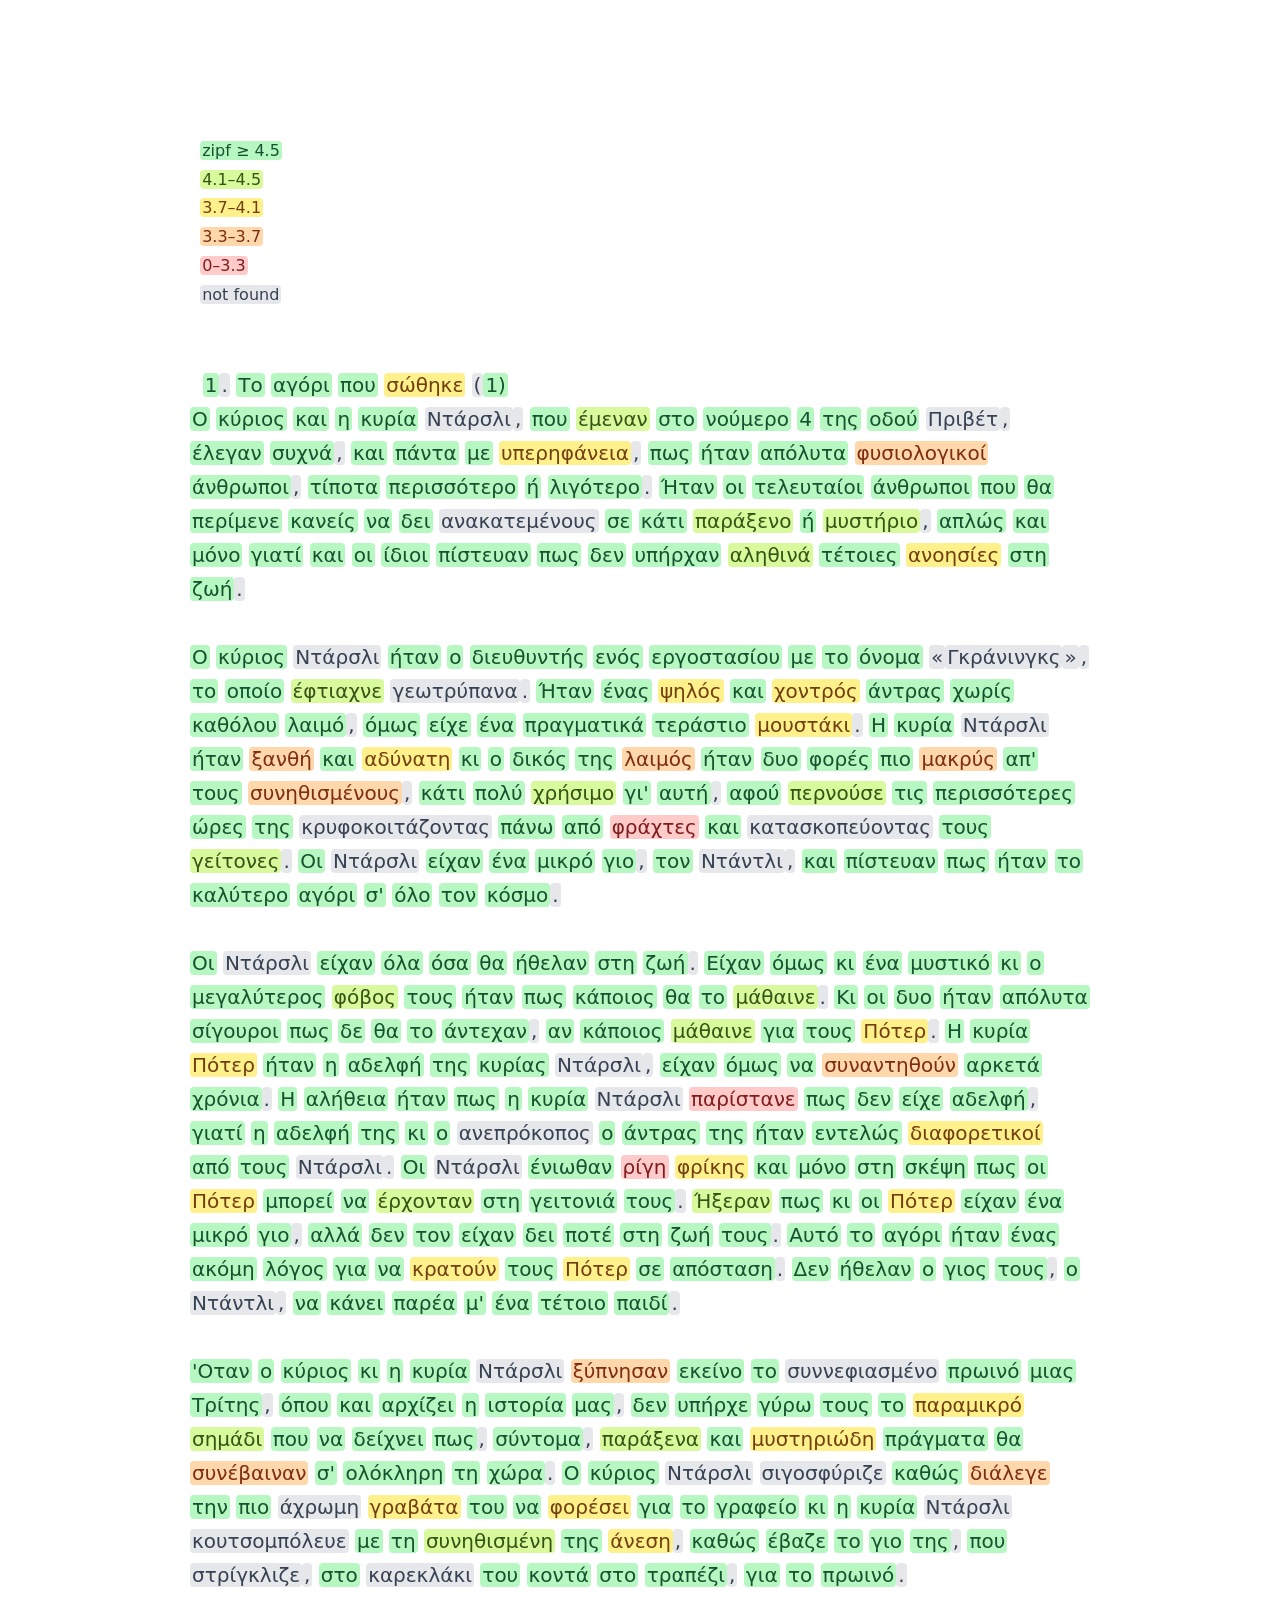
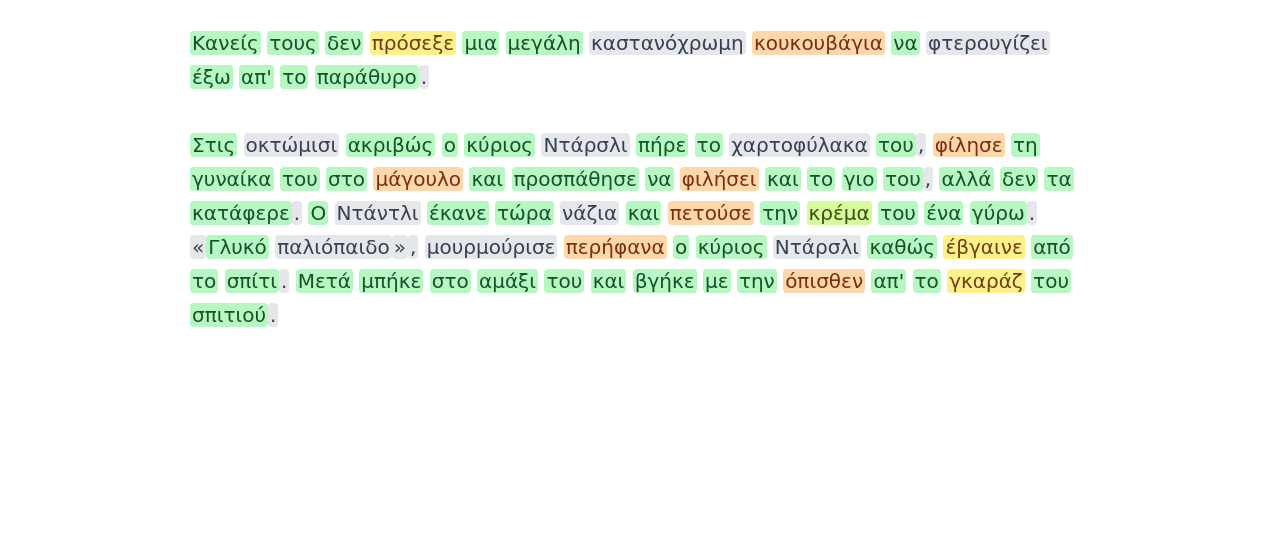
==== 1.html @ a9c470f3 "harry" ====
<!doctype html>
<html lang="el">
<head>
  <meta charset="utf-8">
  <title>Greek text highlight</title>
  <style>
body {
  max-width: 900px;
  margin: 40px auto;
  padding: 0 20px;
  font-family: system-ui, -apple-system, BlinkMacSystemFont, "Segoe UI", sans-serif;
  font-size: 20px;
  line-height: 1.7;
  white-space: pre-wrap;
}

span {
  border-radius: 4px;
  padding: 0 2px;
}

.word {
  cursor: help;
}

.tooltip {
  position: absolute;
  z-index: 1000;
  max-width: 300px;
  padding: 10px 12px;
  border: 1px solid #d1d5db;
  border-radius: 8px;
  background: #ffffff;
  color: #111827;
  font-size: 15px;
  line-height: 1.45;
  box-shadow: 0 4px 14px rgba(0,0,0,0.12);
}

.tooltip-translation {
  font-weight: 600;
  font-size: 16px;
  margin-bottom: 4px;
}

.hidden {
  display: none;
}

.freq-very-common {
  background: #b7f7c2;
  color: #14532d;
}

.freq-common {
  background: #d9f99d;
  color: #365314;
}

.freq-medium {
  background: #fef08a;
  color: #713f12;
}

.freq-uncommon {
  background: #fed7aa;
  color: #7c2d12;
}

.freq-rare {
  background: #fecaca;
  color: #7f1d1d;
}

.not-found {
  background: #e5e7eb;
  color: #374151;
}

.legend {
  margin-bottom: 24px;
  font-size: 16px;
  line-height: 1.8;
}
</style>
</head>
<body>
  <div class="legend">
  <span class="freq-very-common">zipf ≥ 4.5</span>
  <span class="freq-common">4.1–4.5</span>
  <span class="freq-medium">3.7–4.1</span>
  <span class="freq-uncommon">3.3–3.7</span>
  <span class="freq-rare">0–3.3</span>
  <span class="not-found">not found</span>
</div>
  <span class="word freq-very-common" data-lemma="1" data-translation="1" data-zipf="6.11">1</span><span class="word not-found" data-lemma="." data-translation="." data-zipf="0.00">.</span> <span class="word freq-very-common" data-lemma="ο" data-translation="The" data-zipf="7.48">Το</span> <span class="word freq-very-common" data-lemma="αγόρι" data-translation="boy" data-zipf="4.77">αγόρι</span> <span class="word freq-very-common" data-lemma="που" data-translation="where" data-zipf="7.11">που</span> <span class="word freq-medium" data-lemma="σίνομαι" data-translation="saved" data-zipf="3.76">σώθηκε</span> <span class="word not-found" data-lemma="(" data-translation="(" data-zipf="0.00">(</span><span class="word freq-very-common" data-lemma="1)" data-translation="1)" data-zipf="6.11">1)</span>
<span class="word freq-very-common" data-lemma="ο" data-translation="THE" data-zipf="7.14">Ο</span> <span class="word freq-very-common" data-lemma="κύριος" data-translation="Sir" data-zipf="4.93">κύριος</span> <span class="word freq-very-common" data-lemma="και" data-translation="and" data-zipf="7.51">και</span> <span class="word freq-very-common" data-lemma="ο" data-translation="The" data-zipf="7.24">η</span> <span class="word freq-very-common" data-lemma="κυρία" data-translation="Madam" data-zipf="4.91">κυρία</span> <span class="word not-found" data-lemma="Ντάρσλι" data-translation="Darsley." data-zipf="0.00">Ντάρσλι</span><span class="word not-found" data-lemma="," data-translation="," data-zipf="0.00">,</span> <span class="word freq-very-common" data-lemma="που" data-translation="where" data-zipf="7.11">που</span> <span class="word freq-common" data-lemma="μένω" data-translation="persons living" data-zipf="4.29">έμεναν</span> <span class="word freq-very-common" data-lemma="σε" data-translation="in" data-zipf="7.04">στο</span> <span class="word freq-very-common" data-lemma="νούμερος" data-translation="Number" data-zipf="4.60">νούμερο</span> <span class="word freq-very-common" data-lemma="4" data-translation="4" data-zipf="5.87">4</span> <span class="word freq-very-common" data-lemma="ο" data-translation="The" data-zipf="7.20">της</span> <span class="word freq-very-common" data-lemma="οδός" data-translation="Road" data-zipf="4.55">οδού</span> <span class="word not-found" data-lemma="Πριβέτ" data-translation="Privet" data-zipf="0.00">Πριβέτ</span><span class="word not-found" data-lemma="," data-translation="," data-zipf="0.00">,</span> <span class="word freq-very-common" data-lemma="λέγω" data-translation="They said" data-zipf="4.61">έλεγαν</span> <span class="word freq-very-common" data-lemma="συχνά" data-translation="common" data-zipf="5.19">συχνά</span><span class="word not-found" data-lemma="," data-translation="," data-zipf="0.00">,</span> <span class="word freq-very-common" data-lemma="και" data-translation="and" data-zipf="7.51">και</span> <span class="word freq-very-common" data-lemma="πάντα" data-translation="Always" data-zipf="5.84">πάντα</span> <span class="word freq-very-common" data-lemma="με" data-translation="with" data-zipf="7.22">με</span> <span class="word freq-medium" data-lemma="υπερηφάνεια" data-translation="pride" data-zipf="3.71">υπερηφάνεια</span><span class="word not-found" data-lemma="," data-translation="," data-zipf="0.00">,</span> <span class="word freq-very-common" data-lemma="πως" data-translation="how" data-zipf="6.25">πως</span> <span class="word freq-very-common" data-lemma="είμαι" data-translation="was" data-zipf="6.56">ήταν</span> <span class="word freq-very-common" data-lemma="απόλυτα" data-translation="absolutely." data-zipf="4.71">απόλυτα</span> <span class="word freq-uncommon" data-lemma="φυσιολογικός" data-translation="normal" data-zipf="3.39">φυσιολογικοί</span> <span class="word freq-very-common" data-lemma="άνθρωπος" data-translation="persons" data-zipf="5.54">άνθρωποι</span><span class="word not-found" data-lemma="," data-translation="," data-zipf="0.00">,</span> <span class="word freq-very-common" data-lemma="τίποτα" data-translation="Nothing." data-zipf="5.65">τίποτα</span> <span class="word freq-very-common" data-lemma="πολύ" data-translation="more" data-zipf="6.20">περισσότερο</span> <span class="word freq-very-common" data-lemma="ή" data-translation="or" data-zipf="7.24">ή</span> <span class="word freq-very-common" data-lemma="λίγο" data-translation="less" data-zipf="5.83">λιγότερο</span><span class="word not-found" data-lemma="." data-translation="." data-zipf="0.00">.</span> <span class="word freq-very-common" data-lemma="είμαι" data-translation="It was." data-zipf="6.56">Ήταν</span> <span class="word freq-very-common" data-lemma="ο" data-translation="The" data-zipf="7.14">οι</span> <span class="word freq-very-common" data-lemma="τελευταίος" data-translation="last" data-zipf="4.50">τελευταίοι</span> <span class="word freq-very-common" data-lemma="άνθρωπος" data-translation="persons" data-zipf="5.54">άνθρωποι</span> <span class="word freq-very-common" data-lemma="που" data-translation="where" data-zipf="7.11">που</span> <span class="word freq-very-common" data-lemma="θα" data-translation="You&#x27;ll be" data-zipf="7.01">θα</span> <span class="word freq-very-common" data-lemma="περνώ" data-translation="Wait." data-zipf="4.60">περίμενε</span> <span class="word freq-very-common" data-lemma="κανένας" data-translation="Nobody" data-zipf="5.54">κανείς</span> <span class="word freq-very-common" data-lemma="να" data-translation="or" data-zipf="7.44">να</span> <span class="word freq-very-common" data-lemma="βλέπω" data-translation="See" data-zipf="5.37">δει</span> <span class="word not-found" data-lemma="ανακατεμένος" data-translation="Mixed" data-zipf="0.00">ανακατεμένους</span> <span class="word freq-very-common" data-lemma="σε" data-translation="In" data-zipf="7.04">σε</span> <span class="word freq-very-common" data-lemma="κάτι" data-translation="Something" data-zipf="5.95">κάτι</span> <span class="word freq-common" data-lemma="παράξενος" data-translation="Strange" data-zipf="4.16">παράξενο</span> <span class="word freq-very-common" data-lemma="ή" data-translation="or" data-zipf="7.24">ή</span> <span class="word freq-common" data-lemma="μυστήριο" data-translation="mystery" data-zipf="4.42">μυστήριο</span><span class="word not-found" data-lemma="," data-translation="," data-zipf="0.00">,</span> <span class="word freq-very-common" data-lemma="απλά" data-translation="simple" data-zipf="5.57">απλώς</span> <span class="word freq-very-common" data-lemma="και" data-translation="and" data-zipf="7.51">και</span> <span class="word freq-very-common" data-lemma="μόνο" data-translation="single" data-zipf="6.16">μόνο</span> <span class="word freq-very-common" data-lemma="γιατί" data-translation="Why?" data-zipf="6.21">γιατί</span> <span class="word freq-very-common" data-lemma="και" data-translation="and" data-zipf="7.51">και</span> <span class="word freq-very-common" data-lemma="ο" data-translation="The" data-zipf="7.14">οι</span> <span class="word freq-very-common" data-lemma="ίδιος" data-translation="Same" data-zipf="5.18">ίδιοι</span> <span class="word freq-very-common" data-lemma="πιστεύω" data-translation="Believe" data-zipf="5.14">πίστευαν</span> <span class="word freq-very-common" data-lemma="πως" data-translation="how" data-zipf="6.25">πως</span> <span class="word freq-very-common" data-lemma="δεν" data-translation="no" data-zipf="7.02">δεν</span> <span class="word freq-very-common" data-lemma="υπάρχω" data-translation="There were" data-zipf="4.88">υπήρχαν</span> <span class="word freq-common" data-lemma="αληθινός" data-translation="true" data-zipf="4.41">αληθινά</span> <span class="word freq-very-common" data-lemma="τέτοιος" data-translation="such as" data-zipf="4.75">τέτοιες</span> <span class="word freq-medium" data-lemma="ανοησία" data-translation="Nonsense." data-zipf="3.71">ανοησίες</span> <span class="word freq-very-common" data-lemma="σε" data-translation="THE" data-zipf="7.04">στη</span> <span class="word freq-very-common" data-lemma="ζωή" data-translation="life" data-zipf="5.91">ζωή</span><span class="word not-found" data-lemma="." data-translation="." data-zipf="0.00">.</span>

<span class="word freq-very-common" data-lemma="ο" data-translation="THE" data-zipf="7.14">Ο</span> <span class="word freq-very-common" data-lemma="κύριος" data-translation="Sir" data-zipf="4.93">κύριος</span> <span class="word not-found" data-lemma="Ντάρσλι" data-translation="Darsley." data-zipf="0.00">Ντάρσλι</span> <span class="word freq-very-common" data-lemma="είμαι" data-translation="was" data-zipf="6.56">ήταν</span> <span class="word freq-very-common" data-lemma="ο" data-translation="The" data-zipf="7.14">ο</span> <span class="word freq-very-common" data-lemma="διευθυντής" data-translation="Director" data-zipf="4.81">διευθυντής</span> <span class="word freq-very-common" data-lemma="ένας" data-translation="One" data-zipf="5.94">ενός</span> <span class="word freq-very-common" data-lemma="εργοστάσιο" data-translation="factory" data-zipf="4.51">εργοστασίου</span> <span class="word freq-very-common" data-lemma="με" data-translation="with" data-zipf="7.22">με</span> <span class="word freq-very-common" data-lemma="ο" data-translation="The" data-zipf="7.48">το</span> <span class="word freq-very-common" data-lemma="όνομα" data-translation="name" data-zipf="5.52">όνομα</span> <span class="word not-found" data-lemma="«" data-translation="‘" data-zipf="0.00">«</span><span class="word not-found" data-lemma="Γκράνινγκς" data-translation="Grannings" data-zipf="0.00">Γκράνινγκς</span><span class="word not-found" data-lemma="»" data-translation="“" data-zipf="0.00">»</span><span class="word not-found" data-lemma="," data-translation="," data-zipf="0.00">,</span> <span class="word freq-very-common" data-lemma="ο" data-translation="The" data-zipf="7.48">το</span> <span class="word freq-very-common" data-lemma="οποίος" data-translation="which" data-zipf="5.71">οποίο</span> <span class="word freq-common" data-lemma="φτιάχνω" data-translation="Made" data-zipf="4.16">έφτιαχνε</span> <span class="word not-found" data-lemma="γεωτρύπανο" data-translation="drill" data-zipf="0.00">γεωτρύπανα</span><span class="word not-found" data-lemma="." data-translation="." data-zipf="0.00">.</span> <span class="word freq-very-common" data-lemma="είμαι" data-translation="It was." data-zipf="6.56">Ήταν</span> <span class="word freq-very-common" data-lemma="ένας" data-translation="one" data-zipf="5.94">ένας</span> <span class="word freq-medium" data-lemma="ψηλός" data-translation="tall" data-zipf="3.92">ψηλός</span> <span class="word freq-very-common" data-lemma="και" data-translation="and" data-zipf="7.51">και</span> <span class="word freq-medium" data-lemma="χοντρός" data-translation="fat" data-zipf="3.91">χοντρός</span> <span class="word freq-very-common" data-lemma="άντρας" data-translation="male" data-zipf="4.95">άντρας</span> <span class="word freq-very-common" data-lemma="χωρίς" data-translation="without" data-zipf="5.95">χωρίς</span> <span class="word freq-very-common" data-lemma="καθόλου" data-translation="Not at all" data-zipf="5.04">καθόλου</span> <span class="word freq-very-common" data-lemma="λαιμός" data-translation="neck" data-zipf="4.55">λαιμό</span><span class="word not-found" data-lemma="," data-translation="," data-zipf="0.00">,</span> <span class="word freq-very-common" data-lemma="όμως" data-translation="but" data-zipf="5.92">όμως</span> <span class="word freq-very-common" data-lemma="έχω" data-translation="had" data-zipf="6.03">είχε</span> <span class="word freq-very-common" data-lemma="ένας" data-translation="one" data-zipf="6.59">ένα</span> <span class="word freq-very-common" data-lemma="πραγματικά" data-translation="really" data-zipf="5.27">πραγματικά</span> <span class="word freq-very-common" data-lemma="τεράστιος" data-translation="huge" data-zipf="4.62">τεράστιο</span> <span class="word freq-medium" data-lemma="μουστάκι" data-translation="mustache" data-zipf="3.86">μουστάκι</span><span class="word not-found" data-lemma="." data-translation="." data-zipf="0.00">.</span> <span class="word freq-very-common" data-lemma="ο" data-translation="The" data-zipf="7.24">Η</span> <span class="word freq-very-common" data-lemma="κυρία" data-translation="Madam" data-zipf="4.91">κυρία</span> <span class="word not-found" data-lemma="Ντάρσλι" data-translation="Darsley." data-zipf="0.00">Ντάρσλι</span> <span class="word freq-very-common" data-lemma="είμαι" data-translation="was" data-zipf="6.56">ήταν</span> <span class="word freq-uncommon" data-lemma="ξανθός" data-translation="blonde" data-zipf="3.51">ξανθή</span> <span class="word freq-very-common" data-lemma="και" data-translation="and" data-zipf="7.51">και</span> <span class="word freq-medium" data-lemma="αδύνατος" data-translation="impossible" data-zipf="3.97">αδύνατη</span> <span class="word freq-very-common" data-lemma="και" data-translation="and" data-zipf="7.51">κι</span> <span class="word freq-very-common" data-lemma="ο" data-translation="The" data-zipf="7.14">ο</span> <span class="word freq-very-common" data-lemma="δικός" data-translation="iso" data-zipf="4.58">δικός</span> <span class="word freq-very-common" data-lemma="ο" data-translation="The" data-zipf="7.20">της</span> <span class="word freq-uncommon" data-lemma="λαιμός" data-translation="neck" data-zipf="3.68">λαιμός</span> <span class="word freq-very-common" data-lemma="είμαι" data-translation="was" data-zipf="6.56">ήταν</span> <span class="word freq-very-common" data-lemma="δύο" data-translation="two" data-zipf="6.07">δυο</span> <span class="word freq-very-common" data-lemma="φορά" data-translation="times" data-zipf="5.76">φορές</span> <span class="word freq-very-common" data-lemma="πιο" data-translation="more" data-zipf="6.17">πιο</span> <span class="word freq-uncommon" data-lemma="μακρύς" data-translation="long" data-zipf="3.57">μακρύς</span> <span class="word freq-very-common" data-lemma="από" data-translation="from" data-zipf="7.06">απ&#x27;</span> <span class="word freq-very-common" data-lemma="ο" data-translation="The" data-zipf="7.14">τους</span> <span class="word freq-uncommon" data-lemma="συνηθίζω" data-translation="common" data-zipf="3.38">συνηθισμένους</span><span class="word not-found" data-lemma="," data-translation="," data-zipf="0.00">,</span> <span class="word freq-very-common" data-lemma="κάτι" data-translation="Something" data-zipf="5.95">κάτι</span> <span class="word freq-very-common" data-lemma="πολύ" data-translation="Very" data-zipf="6.20">πολύ</span> <span class="word freq-common" data-lemma="χρήσιμος" data-translation="useful" data-zipf="4.19">χρήσιμο</span> <span class="word freq-very-common" data-lemma="για" data-translation="for" data-zipf="7.18">γι&#x27;</span> <span class="word freq-very-common" data-lemma="αυτός" data-translation="This" data-zipf="6.13">αυτή</span><span class="word not-found" data-lemma="," data-translation="," data-zipf="0.00">,</span> <span class="word freq-very-common" data-lemma="αφού" data-translation="after" data-zipf="5.57">αφού</span> <span class="word freq-common" data-lemma="περνώ" data-translation="Come in." data-zipf="4.12">περνούσε</span> <span class="word freq-very-common" data-lemma="ο" data-translation="The" data-zipf="7.14">τις</span> <span class="word freq-very-common" data-lemma="πολύς" data-translation="more" data-zipf="5.09">περισσότερες</span> <span class="word freq-very-common" data-lemma="ώρα" data-translation="hours" data-zipf="5.74">ώρες</span> <span class="word freq-very-common" data-lemma="μου" data-translation="The" data-zipf="7.20">της</span> <span class="word not-found" data-lemma="κρυφοκοιτάζω" data-translation="peeking" data-zipf="0.00">κρυφοκοιτάζοντας</span> <span class="word freq-very-common" data-lemma="πάνω" data-translation="top" data-zipf="5.78">πάνω</span> <span class="word freq-very-common" data-lemma="από" data-translation="from" data-zipf="7.06">από</span> <span class="word freq-rare" data-lemma="φράχτης" data-translation="fences" data-zipf="3.27">φράχτες</span> <span class="word freq-very-common" data-lemma="και" data-translation="and" data-zipf="7.51">και</span> <span class="word not-found" data-lemma="κατασκοπεύω" data-translation="spying" data-zipf="0.00">κατασκοπεύοντας</span> <span class="word freq-very-common" data-lemma="ο" data-translation="The" data-zipf="7.14">τους</span> <span class="word freq-common" data-lemma="γείτονας" data-translation="Neighbors" data-zipf="4.22">γείτονες</span><span class="word not-found" data-lemma="." data-translation="." data-zipf="0.00">.</span> <span class="word freq-very-common" data-lemma="ο" data-translation="The" data-zipf="7.14">Οι</span> <span class="word not-found" data-lemma="Ντάρσλι" data-translation="Darsley." data-zipf="0.00">Ντάρσλι</span> <span class="word freq-very-common" data-lemma="έχω" data-translation="had" data-zipf="6.00">είχαν</span> <span class="word freq-very-common" data-lemma="ένας" data-translation="one" data-zipf="6.59">ένα</span> <span class="word freq-very-common" data-lemma="μικρός" data-translation="small" data-zipf="5.27">μικρό</span> <span class="word freq-very-common" data-lemma="γιο" data-translation="y" data-zipf="5.08">γιο</span><span class="word not-found" data-lemma="," data-translation="," data-zipf="0.00">,</span> <span class="word freq-very-common" data-lemma="ο" data-translation="The" data-zipf="7.14">τον</span> <span class="word not-found" data-lemma="Ντάντλι" data-translation="Dudley" data-zipf="0.00">Ντάντλι</span><span class="word not-found" data-lemma="," data-translation="," data-zipf="0.00">,</span> <span class="word freq-very-common" data-lemma="και" data-translation="and" data-zipf="7.51">και</span> <span class="word freq-very-common" data-lemma="πιστεύω" data-translation="Believe" data-zipf="5.14">πίστευαν</span> <span class="word freq-very-common" data-lemma="πως" data-translation="how" data-zipf="6.25">πως</span> <span class="word freq-very-common" data-lemma="είμαι" data-translation="was" data-zipf="6.56">ήταν</span> <span class="word freq-very-common" data-lemma="ο" data-translation="The" data-zipf="7.48">το</span> <span class="word freq-very-common" data-lemma="καλός" data-translation="best" data-zipf="5.24">καλύτερο</span> <span class="word freq-very-common" data-lemma="αγόρι" data-translation="boy" data-zipf="4.77">αγόρι</span> <span class="word freq-very-common" data-lemma="σε" data-translation="In" data-zipf="7.04">σ&#x27;</span> <span class="word freq-very-common" data-lemma="όλος" data-translation="all" data-zipf="5.54">όλο</span> <span class="word freq-very-common" data-lemma="ο" data-translation="The" data-zipf="7.14">τον</span> <span class="word freq-very-common" data-lemma="κόσμος" data-translation="world" data-zipf="5.62">κόσμο</span><span class="word not-found" data-lemma="." data-translation="." data-zipf="0.00">.</span>

<span class="word freq-very-common" data-lemma="ο" data-translation="The" data-zipf="7.14">Οι</span> <span class="word not-found" data-lemma="Ντάρσλι" data-translation="Darsley." data-zipf="0.00">Ντάρσλι</span> <span class="word freq-very-common" data-lemma="έχω" data-translation="had" data-zipf="6.00">είχαν</span> <span class="word freq-very-common" data-lemma="όλος" data-translation="all" data-zipf="6.07">όλα</span> <span class="word freq-very-common" data-lemma="όσος" data-translation="those" data-zipf="5.34">όσα</span> <span class="word freq-very-common" data-lemma="θα" data-translation="You&#x27;ll be" data-zipf="7.01">θα</span> <span class="word freq-very-common" data-lemma="θέλω" data-translation="They wanted" data-zipf="5.70">ήθελαν</span> <span class="word freq-very-common" data-lemma="σε" data-translation="THE" data-zipf="7.04">στη</span> <span class="word freq-very-common" data-lemma="ζωή" data-translation="life" data-zipf="5.91">ζωή</span><span class="word not-found" data-lemma="." data-translation="." data-zipf="0.00">.</span> <span class="word freq-very-common" data-lemma="έχω" data-translation="They had" data-zipf="6.00">Είχαν</span> <span class="word freq-very-common" data-lemma="όμως" data-translation="but" data-zipf="5.92">όμως</span> <span class="word freq-very-common" data-lemma="και" data-translation="and" data-zipf="7.51">κι</span> <span class="word freq-very-common" data-lemma="ένας" data-translation="one" data-zipf="6.59">ένα</span> <span class="word freq-very-common" data-lemma="μυστικός" data-translation="secret" data-zipf="4.68">μυστικό</span> <span class="word freq-very-common" data-lemma="και" data-translation="and" data-zipf="7.51">κι</span> <span class="word freq-very-common" data-lemma="ο" data-translation="The" data-zipf="7.14">ο</span> <span class="word freq-very-common" data-lemma="μεγάλος" data-translation="larger" data-zipf="4.91">μεγαλύτερος</span> <span class="word freq-common" data-lemma="φόβος" data-translation="Fear" data-zipf="4.44">φόβος</span> <span class="word freq-very-common" data-lemma="μου" data-translation="The" data-zipf="6.83">τους</span> <span class="word freq-very-common" data-lemma="είμαι" data-translation="was" data-zipf="6.56">ήταν</span> <span class="word freq-very-common" data-lemma="πως" data-translation="how" data-zipf="6.25">πως</span> <span class="word freq-very-common" data-lemma="κάποιος" data-translation="someone" data-zipf="5.48">κάποιος</span> <span class="word freq-very-common" data-lemma="θα" data-translation="You&#x27;ll be" data-zipf="7.01">θα</span> <span class="word freq-very-common" data-lemma="εγώ" data-translation="The" data-zipf="7.48">το</span> <span class="word freq-common" data-lemma="μαθαίνω" data-translation="Learn" data-zipf="4.15">μάθαινε</span><span class="word not-found" data-lemma="." data-translation="." data-zipf="0.00">.</span> <span class="word freq-very-common" data-lemma="Κι" data-translation="And" data-zipf="6.30">Κι</span> <span class="word freq-very-common" data-lemma="ο" data-translation="The" data-zipf="7.14">οι</span> <span class="word freq-very-common" data-lemma="δύο" data-translation="two" data-zipf="6.07">δυο</span> <span class="word freq-very-common" data-lemma="είμαι" data-translation="was" data-zipf="6.56">ήταν</span> <span class="word freq-very-common" data-lemma="απόλυτα" data-translation="absolutely." data-zipf="4.71">απόλυτα</span> <span class="word freq-very-common" data-lemma="σίγουρος" data-translation="sure" data-zipf="4.53">σίγουροι</span> <span class="word freq-very-common" data-lemma="πως" data-translation="how" data-zipf="6.25">πως</span> <span class="word freq-very-common" data-lemma="δε" data-translation="ed" data-zipf="6.19">δε</span> <span class="word freq-very-common" data-lemma="θα" data-translation="You&#x27;ll be" data-zipf="7.01">θα</span> <span class="word freq-very-common" data-lemma="εγώ" data-translation="The" data-zipf="7.48">το</span> <span class="word freq-very-common" data-lemma="αν" data-translation="they could stand it." data-zipf="6.48">άντεχαν</span><span class="word not-found" data-lemma="," data-translation="," data-zipf="0.00">,</span> <span class="word freq-very-common" data-lemma="αν" data-translation="if" data-zipf="6.48">αν</span> <span class="word freq-very-common" data-lemma="κάποιος" data-translation="someone" data-zipf="5.48">κάποιος</span> <span class="word freq-common" data-lemma="μαθαίνω" data-translation="Learn" data-zipf="4.15">μάθαινε</span> <span class="word freq-very-common" data-lemma="για" data-translation="for" data-zipf="7.18">για</span> <span class="word freq-very-common" data-lemma="ο" data-translation="The" data-zipf="7.14">τους</span> <span class="word freq-medium" data-lemma="Πότερ" data-translation="Potter" data-zipf="3.89">Πότερ</span><span class="word not-found" data-lemma="." data-translation="." data-zipf="0.00">.</span> <span class="word freq-very-common" data-lemma="ο" data-translation="The" data-zipf="7.24">Η</span> <span class="word freq-very-common" data-lemma="κυρία" data-translation="Madam" data-zipf="4.91">κυρία</span> <span class="word freq-medium" data-lemma="Πότερ" data-translation="Potter" data-zipf="3.89">Πότερ</span> <span class="word freq-very-common" data-lemma="είμαι" data-translation="was" data-zipf="6.56">ήταν</span> <span class="word freq-very-common" data-lemma="ο" data-translation="The" data-zipf="7.24">η</span> <span class="word freq-very-common" data-lemma="αδελφή" data-translation="sister" data-zipf="4.69">αδελφή</span> <span class="word freq-very-common" data-lemma="ο" data-translation="The" data-zipf="7.20">της</span> <span class="word freq-very-common" data-lemma="κυρία" data-translation="Madam" data-zipf="4.91">κυρίας</span> <span class="word not-found" data-lemma="Ντάρσλι" data-translation="Darsley." data-zipf="0.00">Ντάρσλι</span><span class="word not-found" data-lemma="," data-translation="," data-zipf="0.00">,</span> <span class="word freq-very-common" data-lemma="έχω" data-translation="had" data-zipf="6.00">είχαν</span> <span class="word freq-very-common" data-lemma="όμως" data-translation="but" data-zipf="5.92">όμως</span> <span class="word freq-very-common" data-lemma="να" data-translation="or" data-zipf="7.44">να</span> <span class="word freq-uncommon" data-lemma="συναντώ" data-translation="meet" data-zipf="3.61">συναντηθούν</span> <span class="word freq-very-common" data-lemma="αρκετός" data-translation="enough" data-zipf="5.38">αρκετά</span> <span class="word freq-very-common" data-lemma="χρόνος" data-translation="years" data-zipf="6.00">χρόνια</span><span class="word not-found" data-lemma="." data-translation="." data-zipf="0.00">.</span> <span class="word freq-very-common" data-lemma="ο" data-translation="The" data-zipf="7.24">Η</span> <span class="word freq-very-common" data-lemma="αλήθεια" data-translation="Really." data-zipf="5.39">αλήθεια</span> <span class="word freq-very-common" data-lemma="είμαι" data-translation="was" data-zipf="6.56">ήταν</span> <span class="word freq-very-common" data-lemma="πως" data-translation="how" data-zipf="6.25">πως</span> <span class="word freq-very-common" data-lemma="ο" data-translation="The" data-zipf="7.24">η</span> <span class="word freq-very-common" data-lemma="κυρία" data-translation="Madam" data-zipf="4.91">κυρία</span> <span class="word not-found" data-lemma="Ντάρσλι" data-translation="Darsley." data-zipf="0.00">Ντάρσλι</span> <span class="word freq-rare" data-lemma="παρίσταμαι" data-translation="Act" data-zipf="3.19">παρίστανε</span> <span class="word freq-very-common" data-lemma="πως" data-translation="how" data-zipf="6.25">πως</span> <span class="word freq-very-common" data-lemma="δεν" data-translation="no" data-zipf="7.02">δεν</span> <span class="word freq-very-common" data-lemma="έχω" data-translation="had" data-zipf="6.03">είχε</span> <span class="word freq-very-common" data-lemma="αδελφή" data-translation="sister" data-zipf="4.69">αδελφή</span><span class="word not-found" data-lemma="," data-translation="," data-zipf="0.00">,</span> <span class="word freq-very-common" data-lemma="γιατί" data-translation="Why?" data-zipf="6.21">γιατί</span> <span class="word freq-very-common" data-lemma="ο" data-translation="The" data-zipf="7.24">η</span> <span class="word freq-very-common" data-lemma="αδελφή" data-translation="sister" data-zipf="4.69">αδελφή</span> <span class="word freq-very-common" data-lemma="μου" data-translation="The" data-zipf="7.20">της</span> <span class="word freq-very-common" data-lemma="και" data-translation="and" data-zipf="7.51">κι</span> <span class="word freq-very-common" data-lemma="ο" data-translation="The" data-zipf="7.14">ο</span> <span class="word not-found" data-lemma="ανεπρόκοπος" data-translation="unprepared" data-zipf="0.00">ανεπρόκοπος</span> <span class="word freq-very-common" data-lemma="ο" data-translation="The" data-zipf="7.14">ο</span> <span class="word freq-very-common" data-lemma="άντρας" data-translation="male" data-zipf="4.95">άντρας</span> <span class="word freq-very-common" data-lemma="μου" data-translation="The" data-zipf="7.20">της</span> <span class="word freq-very-common" data-lemma="είμαι" data-translation="was" data-zipf="6.56">ήταν</span> <span class="word freq-very-common" data-lemma="εντελώς" data-translation="completely" data-zipf="4.90">εντελώς</span> <span class="word freq-medium" data-lemma="διαφορετικός" data-translation="different" data-zipf="3.98">διαφορετικοί</span> <span class="word freq-very-common" data-lemma="από" data-translation="from" data-zipf="7.06">από</span> <span class="word freq-very-common" data-lemma="ο" data-translation="The" data-zipf="7.14">τους</span> <span class="word not-found" data-lemma="Ντάρσλι" data-translation="Darsley." data-zipf="0.00">Ντάρσλι</span><span class="word not-found" data-lemma="." data-translation="." data-zipf="0.00">.</span> <span class="word freq-very-common" data-lemma="ο" data-translation="The" data-zipf="7.14">Οι</span> <span class="word not-found" data-lemma="Ντάρσλι" data-translation="Darsley." data-zipf="0.00">Ντάρσλι</span> <span class="word freq-very-common" data-lemma="νιώθω" data-translation="felt" data-zipf="4.81">ένιωθαν</span> <span class="word freq-rare" data-lemma="ρίγη" data-translation="chills" data-zipf="3.05">ρίγη</span> <span class="word freq-medium" data-lemma="φρίκη" data-translation="horror" data-zipf="3.86">φρίκης</span> <span class="word freq-very-common" data-lemma="και" data-translation="and" data-zipf="7.51">και</span> <span class="word freq-very-common" data-lemma="μόνο" data-translation="single" data-zipf="6.16">μόνο</span> <span class="word freq-very-common" data-lemma="σε" data-translation="THE" data-zipf="7.04">στη</span> <span class="word freq-very-common" data-lemma="σκέψη" data-translation="thinking" data-zipf="4.87">σκέψη</span> <span class="word freq-very-common" data-lemma="πως" data-translation="how" data-zipf="6.25">πως</span> <span class="word freq-very-common" data-lemma="ο" data-translation="The" data-zipf="7.14">οι</span> <span class="word freq-medium" data-lemma="Πότερ" data-translation="Potter" data-zipf="3.89">Πότερ</span> <span class="word freq-very-common" data-lemma="μπορώ" data-translation="Maybe" data-zipf="6.11">μπορεί</span> <span class="word freq-very-common" data-lemma="να" data-translation="or" data-zipf="7.44">να</span> <span class="word freq-common" data-lemma="έρχομαι" data-translation="They were coming." data-zipf="4.41">έρχονταν</span> <span class="word freq-very-common" data-lemma="σε" data-translation="THE" data-zipf="7.04">στη</span> <span class="word freq-very-common" data-lemma="γειτονιά" data-translation="neighborhood" data-zipf="4.52">γειτονιά</span> <span class="word freq-very-common" data-lemma="μου" data-translation="The" data-zipf="6.83">τους</span><span class="word not-found" data-lemma="." data-translation="." data-zipf="0.00">.</span> <span class="word freq-common" data-lemma="θέρω" data-translation="They knew." data-zipf="4.19">Ήξεραν</span> <span class="word freq-very-common" data-lemma="πως" data-translation="how" data-zipf="6.25">πως</span> <span class="word freq-very-common" data-lemma="και" data-translation="and" data-zipf="7.51">κι</span> <span class="word freq-very-common" data-lemma="ο" data-translation="The" data-zipf="7.14">οι</span> <span class="word freq-medium" data-lemma="Πότερ" data-translation="Potter" data-zipf="3.89">Πότερ</span> <span class="word freq-very-common" data-lemma="έχω" data-translation="had" data-zipf="6.00">είχαν</span> <span class="word freq-very-common" data-lemma="ένας" data-translation="one" data-zipf="6.59">ένα</span> <span class="word freq-very-common" data-lemma="μικρός" data-translation="small" data-zipf="5.27">μικρό</span> <span class="word freq-very-common" data-lemma="γιο" data-translation="y" data-zipf="5.08">γιο</span><span class="word not-found" data-lemma="," data-translation="," data-zipf="0.00">,</span> <span class="word freq-very-common" data-lemma="αλλά" data-translation="but" data-zipf="6.40">αλλά</span> <span class="word freq-very-common" data-lemma="δεν" data-translation="no" data-zipf="7.02">δεν</span> <span class="word freq-very-common" data-lemma="εγώ" data-translation="The" data-zipf="7.01">τον</span> <span class="word freq-very-common" data-lemma="έχω" data-translation="had" data-zipf="6.00">είχαν</span> <span class="word freq-very-common" data-lemma="βλέπω" data-translation="See" data-zipf="5.37">δει</span> <span class="word freq-very-common" data-lemma="ποτέ" data-translation="never" data-zipf="5.76">ποτέ</span> <span class="word freq-very-common" data-lemma="σε" data-translation="THE" data-zipf="7.04">στη</span> <span class="word freq-very-common" data-lemma="ζωή" data-translation="life" data-zipf="5.91">ζωή</span> <span class="word freq-very-common" data-lemma="μου" data-translation="The" data-zipf="6.83">τους</span><span class="word not-found" data-lemma="." data-translation="." data-zipf="0.00">.</span> <span class="word freq-very-common" data-lemma="αυτός" data-translation="This" data-zipf="6.40">Αυτό</span> <span class="word freq-very-common" data-lemma="ο" data-translation="The" data-zipf="7.48">το</span> <span class="word freq-very-common" data-lemma="αγόρι" data-translation="boy" data-zipf="4.77">αγόρι</span> <span class="word freq-very-common" data-lemma="είμαι" data-translation="was" data-zipf="6.56">ήταν</span> <span class="word freq-very-common" data-lemma="ένας" data-translation="one" data-zipf="5.94">ένας</span> <span class="word freq-very-common" data-lemma="ακόμα" data-translation="still" data-zipf="5.87">ακόμη</span> <span class="word freq-very-common" data-lemma="λόγος" data-translation="reason" data-zipf="5.13">λόγος</span> <span class="word freq-very-common" data-lemma="για" data-translation="for" data-zipf="7.18">για</span> <span class="word freq-very-common" data-lemma="να" data-translation="or" data-zipf="7.44">να</span> <span class="word freq-medium" data-lemma="κρατώ" data-translation="Hold" data-zipf="4.03">κρατούν</span> <span class="word freq-very-common" data-lemma="ο" data-translation="The" data-zipf="7.14">τους</span> <span class="word freq-medium" data-lemma="πότερ" data-translation="Potter" data-zipf="3.89">Πότερ</span> <span class="word freq-very-common" data-lemma="σε" data-translation="In" data-zipf="7.04">σε</span> <span class="word freq-very-common" data-lemma="απόσταση" data-translation="distance" data-zipf="4.88">απόσταση</span><span class="word not-found" data-lemma="." data-translation="." data-zipf="0.00">.</span> <span class="word freq-very-common" data-lemma="δεν" data-translation="No" data-zipf="7.02">Δεν</span> <span class="word freq-very-common" data-lemma="θέλω" data-translation="They wanted" data-zipf="5.70">ήθελαν</span> <span class="word freq-very-common" data-lemma="ο" data-translation="The" data-zipf="7.14">ο</span> <span class="word freq-very-common" data-lemma="γιος" data-translation="son" data-zipf="5.16">γιος</span> <span class="word freq-very-common" data-lemma="μου" data-translation="The" data-zipf="6.83">τους</span><span class="word not-found" data-lemma="," data-translation="," data-zipf="0.00">,</span> <span class="word freq-very-common" data-lemma="ο" data-translation="The" data-zipf="7.14">ο</span> <span class="word not-found" data-lemma="Ντάντλι" data-translation="Dudley" data-zipf="0.00">Ντάντλι</span><span class="word not-found" data-lemma="," data-translation="," data-zipf="0.00">,</span> <span class="word freq-very-common" data-lemma="να" data-translation="or" data-zipf="7.44">να</span> <span class="word freq-very-common" data-lemma="κάνω" data-translation="Do" data-zipf="5.99">κάνει</span> <span class="word freq-very-common" data-lemma="παρέας" data-translation="company" data-zipf="4.93">παρέα</span> <span class="word freq-very-common" data-lemma="με" data-translation="with" data-zipf="7.22">μ&#x27;</span> <span class="word freq-very-common" data-lemma="ένας" data-translation="one" data-zipf="6.59">ένα</span> <span class="word freq-very-common" data-lemma="τέτοιος" data-translation="such" data-zipf="5.05">τέτοιο</span> <span class="word freq-very-common" data-lemma="παιδί" data-translation="child" data-zipf="5.51">παιδί</span><span class="word not-found" data-lemma="." data-translation="." data-zipf="0.00">.</span>

<span class="word freq-very-common" data-lemma="&#x27;οταν" data-translation="When" data-zipf="5.02">&#x27;Οταν</span> <span class="word freq-very-common" data-lemma="ο" data-translation="The" data-zipf="7.14">ο</span> <span class="word freq-very-common" data-lemma="κύριος" data-translation="Sir" data-zipf="4.93">κύριος</span> <span class="word freq-very-common" data-lemma="και" data-translation="and" data-zipf="7.51">κι</span> <span class="word freq-very-common" data-lemma="ο" data-translation="The" data-zipf="7.24">η</span> <span class="word freq-very-common" data-lemma="κυρία" data-translation="Madam" data-zipf="4.91">κυρία</span> <span class="word not-found" data-lemma="Ντάρσλι" data-translation="Darsley." data-zipf="0.00">Ντάρσλι</span> <span class="word freq-uncommon" data-lemma="ξυπνώ" data-translation="They woke up." data-zipf="3.38">ξύπνησαν</span> <span class="word freq-very-common" data-lemma="εκείνος" data-translation="that" data-zipf="4.87">εκείνο</span> <span class="word freq-very-common" data-lemma="ο" data-translation="The" data-zipf="7.48">το</span> <span class="word not-found" data-lemma="συννεφιασμένο" data-translation="cloudy" data-zipf="0.00">συννεφιασμένο</span> <span class="word freq-very-common" data-lemma="πρωινό" data-translation="Breakfast" data-zipf="4.87">πρωινό</span> <span class="word freq-very-common" data-lemma="ένας" data-translation="One" data-zipf="5.94">μιας</span> <span class="word freq-very-common" data-lemma="Τρίτη" data-translation="Tuesday" data-zipf="5.21">Τρίτης</span><span class="word not-found" data-lemma="," data-translation="," data-zipf="0.00">,</span> <span class="word freq-very-common" data-lemma="όπου" data-translation="where" data-zipf="5.75">όπου</span> <span class="word freq-very-common" data-lemma="και" data-translation="and" data-zipf="7.51">και</span> <span class="word freq-very-common" data-lemma="αρχίζω" data-translation="Start" data-zipf="4.87">αρχίζει</span> <span class="word freq-very-common" data-lemma="ο" data-translation="The" data-zipf="7.24">η</span> <span class="word freq-very-common" data-lemma="ιστορία" data-translation="history" data-zipf="5.55">ιστορία</span> <span class="word freq-very-common" data-lemma="μου" data-translation="Our" data-zipf="6.83">μας</span><span class="word not-found" data-lemma="," data-translation="," data-zipf="0.00">,</span> <span class="word freq-very-common" data-lemma="δεν" data-translation="no" data-zipf="7.02">δεν</span> <span class="word freq-very-common" data-lemma="υπάρχω" data-translation="there was" data-zipf="5.15">υπήρχε</span> <span class="word freq-very-common" data-lemma="γύρω" data-translation="round" data-zipf="5.38">γύρω</span> <span class="word freq-very-common" data-lemma="μου" data-translation="The" data-zipf="6.83">τους</span> <span class="word freq-very-common" data-lemma="ο" data-translation="The" data-zipf="7.48">το</span> <span class="word freq-medium" data-lemma="παραμικρός" data-translation="min" data-zipf="3.88">παραμικρό</span> <span class="word freq-common" data-lemma="σημάδι" data-translation="Mark" data-zipf="4.28">σημάδι</span> <span class="word freq-very-common" data-lemma="που" data-translation="where" data-zipf="7.11">που</span> <span class="word freq-very-common" data-lemma="να" data-translation="or" data-zipf="7.44">να</span> <span class="word freq-very-common" data-lemma="δείχνω" data-translation="shows" data-zipf="5.09">δείχνει</span> <span class="word freq-very-common" data-lemma="πως" data-translation="how" data-zipf="6.25">πως</span><span class="word not-found" data-lemma="," data-translation="," data-zipf="0.00">,</span> <span class="word freq-very-common" data-lemma="σύντομα" data-translation="soon" data-zipf="5.02">σύντομα</span><span class="word not-found" data-lemma="," data-translation="," data-zipf="0.00">,</span> <span class="word freq-common" data-lemma="παράξενο" data-translation="That&#x27;s weird." data-zipf="4.16">παράξενα</span> <span class="word freq-very-common" data-lemma="και" data-translation="and" data-zipf="7.51">και</span> <span class="word freq-medium" data-lemma="μυστηριώδης" data-translation="mysterious" data-zipf="3.70">μυστηριώδη</span> <span class="word freq-very-common" data-lemma="πράγμα" data-translation="Things" data-zipf="5.48">πράγματα</span> <span class="word freq-very-common" data-lemma="θα" data-translation="You&#x27;ll be" data-zipf="7.01">θα</span> <span class="word freq-uncommon" data-lemma="συνεβαίνω" data-translation="It happened." data-zipf="3.46">συνέβαιναν</span> <span class="word freq-very-common" data-lemma="σε" data-translation="In" data-zipf="7.04">σ&#x27;</span> <span class="word freq-very-common" data-lemma="ολόκληρος" data-translation="whole" data-zipf="4.87">ολόκληρη</span> <span class="word freq-very-common" data-lemma="ο" data-translation="The" data-zipf="7.14">τη</span> <span class="word freq-very-common" data-lemma="χώρα" data-translation="country" data-zipf="5.62">χώρα</span><span class="word not-found" data-lemma="." data-translation="." data-zipf="0.00">.</span> <span class="word freq-very-common" data-lemma="ο" data-translation="THE" data-zipf="7.14">Ο</span> <span class="word freq-very-common" data-lemma="κύριος" data-translation="Sir" data-zipf="4.93">κύριος</span> <span class="word not-found" data-lemma="Ντάρσλι" data-translation="Darsley." data-zipf="0.00">Ντάρσλι</span> <span class="word not-found" data-lemma="σιγοσφύρω" data-translation="simmering" data-zipf="0.00">σιγοσφύριζε</span> <span class="word freq-very-common" data-lemma="καθώς" data-translation="and" data-zipf="5.83">καθώς</span> <span class="word freq-uncommon" data-lemma="διαλέγω" data-translation="Choose" data-zipf="3.54">διάλεγε</span> <span class="word freq-very-common" data-lemma="ο" data-translation="The" data-zipf="7.21">την</span> <span class="word freq-very-common" data-lemma="πιο" data-translation="more" data-zipf="6.17">πιο</span> <span class="word not-found" data-lemma="άχρωμος" data-translation="colorless" data-zipf="0.00">άχρωμη</span> <span class="word freq-medium" data-lemma="γραβάτα" data-translation="tie" data-zipf="3.90">γραβάτα</span> <span class="word freq-very-common" data-lemma="μου" data-translation="The" data-zipf="7.28">του</span> <span class="word freq-very-common" data-lemma="να" data-translation="or" data-zipf="7.44">να</span> <span class="word freq-medium" data-lemma="φορώ" data-translation="wear" data-zipf="3.94">φορέσει</span> <span class="word freq-very-common" data-lemma="για" data-translation="for" data-zipf="7.18">για</span> <span class="word freq-very-common" data-lemma="ο" data-translation="The" data-zipf="7.48">το</span> <span class="word freq-very-common" data-lemma="γραφείο" data-translation="office" data-zipf="5.05">γραφείο</span> <span class="word freq-very-common" data-lemma="και" data-translation="and" data-zipf="7.51">κι</span> <span class="word freq-very-common" data-lemma="ο" data-translation="The" data-zipf="7.24">η</span> <span class="word freq-very-common" data-lemma="κυρία" data-translation="Madam" data-zipf="4.91">κυρία</span> <span class="word not-found" data-lemma="Ντάρσλι" data-translation="Darsley." data-zipf="0.00">Ντάρσλι</span> <span class="word not-found" data-lemma="κουτσομπολεύω" data-translation="He was gossiping." data-zipf="0.00">κουτσομπόλευε</span> <span class="word freq-very-common" data-lemma="με" data-translation="with" data-zipf="7.22">με</span> <span class="word freq-very-common" data-lemma="ο" data-translation="The" data-zipf="7.14">τη</span> <span class="word freq-common" data-lemma="συνηθίζω" data-translation="usual" data-zipf="4.11">συνηθισμένη</span> <span class="word freq-very-common" data-lemma="μου" data-translation="The" data-zipf="7.20">της</span> <span class="word freq-medium" data-lemma="άνεση" data-translation="comfort" data-zipf="3.96">άνεση</span><span class="word not-found" data-lemma="," data-translation="," data-zipf="0.00">,</span> <span class="word freq-very-common" data-lemma="καθώς" data-translation="and" data-zipf="5.83">καθώς</span> <span class="word freq-very-common" data-lemma="βάζω" data-translation="he put on" data-zipf="4.50">έβαζε</span> <span class="word freq-very-common" data-lemma="ο" data-translation="The" data-zipf="7.48">το</span> <span class="word freq-very-common" data-lemma="γιο" data-translation="y" data-zipf="5.08">γιο</span> <span class="word freq-very-common" data-lemma="μου" data-translation="The" data-zipf="7.20">της</span><span class="word not-found" data-lemma="," data-translation="," data-zipf="0.00">,</span> <span class="word freq-very-common" data-lemma="που" data-translation="where" data-zipf="7.11">που</span> <span class="word not-found" data-lemma="στρργωλίζω" data-translation="Scream" data-zipf="0.00">στρίγκλιζε</span><span class="word not-found" data-lemma="," data-translation="," data-zipf="0.00">,</span> <span class="word freq-very-common" data-lemma="σε" data-translation="in" data-zipf="7.04">στο</span> <span class="word not-found" data-lemma="καρεκλάκι" data-translation="chair" data-zipf="0.00">καρεκλάκι</span> <span class="word freq-very-common" data-lemma="μου" data-translation="The" data-zipf="7.28">του</span> <span class="word freq-very-common" data-lemma="κοντά" data-translation="close" data-zipf="5.51">κοντά</span> <span class="word freq-very-common" data-lemma="σε" data-translation="in" data-zipf="7.04">στο</span> <span class="word freq-very-common" data-lemma="τραπέζι" data-translation="table" data-zipf="4.86">τραπέζι</span><span class="word not-found" data-lemma="," data-translation="," data-zipf="0.00">,</span> <span class="word freq-very-common" data-lemma="για" data-translation="for" data-zipf="7.18">για</span> <span class="word freq-very-common" data-lemma="ο" data-translation="The" data-zipf="7.48">το</span> <span class="word freq-very-common" data-lemma="πρωινός" data-translation="Breakfast" data-zipf="4.87">πρωινό</span><span class="word not-found" data-lemma="." data-translation="." data-zipf="0.00">.</span>

<span class="word freq-very-common" data-lemma="κανένας" data-translation="Nobody" data-zipf="5.54">Κανείς</span> <span class="word freq-very-common" data-lemma="μου" data-translation="The" data-zipf="6.83">τους</span> <span class="word freq-very-common" data-lemma="δεν" data-translation="no" data-zipf="7.02">δεν</span> <span class="word freq-medium" data-lemma="προσέχω" data-translation="Watch out." data-zipf="3.86">πρόσεξε</span> <span class="word freq-very-common" data-lemma="ένας" data-translation="One" data-zipf="6.60">μια</span> <span class="word freq-very-common" data-lemma="μεγάλος" data-translation="large" data-zipf="5.68">μεγάλη</span> <span class="word not-found" data-lemma="καστανόχρωμος" data-translation="brownish" data-zipf="0.00">καστανόχρωμη</span> <span class="word freq-uncommon" data-lemma="κουκουβάγιο" data-translation="owl" data-zipf="3.33">κουκουβάγια</span> <span class="word freq-very-common" data-lemma="να" data-translation="or" data-zipf="7.44">να</span> <span class="word not-found" data-lemma="φτερουγίζω" data-translation="fluttering" data-zipf="0.00">φτερουγίζει</span> <span class="word freq-very-common" data-lemma="έξω" data-translation="Out" data-zipf="5.43">έξω</span> <span class="word freq-very-common" data-lemma="από" data-translation="from" data-zipf="7.06">απ&#x27;</span> <span class="word freq-very-common" data-lemma="ο" data-translation="The" data-zipf="7.48">το</span> <span class="word freq-very-common" data-lemma="παράθυρο" data-translation="window" data-zipf="4.65">παράθυρο</span><span class="word not-found" data-lemma="." data-translation="." data-zipf="0.00">.</span>

<span class="word freq-very-common" data-lemma="σε" data-translation="In" data-zipf="7.04">Στις</span> <span class="word not-found" data-lemma="οκτώμισι" data-translation="eight and a half" data-zipf="0.00">οκτώμισι</span> <span class="word freq-very-common" data-lemma="ακριβώς" data-translation="Exactly." data-zipf="5.32">ακριβώς</span> <span class="word freq-very-common" data-lemma="ο" data-translation="The" data-zipf="7.14">ο</span> <span class="word freq-very-common" data-lemma="κύριος" data-translation="Sir" data-zipf="4.93">κύριος</span> <span class="word not-found" data-lemma="Ντάρσλι" data-translation="Darsley." data-zipf="0.00">Ντάρσλι</span> <span class="word freq-very-common" data-lemma="παίρνω" data-translation="Got it." data-zipf="5.46">πήρε</span> <span class="word freq-very-common" data-lemma="ο" data-translation="The" data-zipf="7.48">το</span> <span class="word not-found" data-lemma="χαρτοφύλακας" data-translation="briefcase" data-zipf="0.00">χαρτοφύλακα</span> <span class="word freq-very-common" data-lemma="μου" data-translation="The" data-zipf="7.28">του</span><span class="word not-found" data-lemma="," data-translation="," data-zipf="0.00">,</span> <span class="word freq-uncommon" data-lemma="φιλώ" data-translation="kissed" data-zipf="3.51">φίλησε</span> <span class="word freq-very-common" data-lemma="ο" data-translation="The" data-zipf="7.14">τη</span> <span class="word freq-very-common" data-lemma="γυναίκα" data-translation="woman" data-zipf="5.56">γυναίκα</span> <span class="word freq-very-common" data-lemma="μου" data-translation="The" data-zipf="7.28">του</span> <span class="word freq-very-common" data-lemma="σε" data-translation="in" data-zipf="7.04">στο</span> <span class="word freq-uncommon" data-lemma="μάγουλος" data-translation="cheek" data-zipf="3.54">μάγουλο</span> <span class="word freq-very-common" data-lemma="και" data-translation="and" data-zipf="7.51">και</span> <span class="word freq-very-common" data-lemma="προσπαθώ" data-translation="Try." data-zipf="4.78">προσπάθησε</span> <span class="word freq-very-common" data-lemma="να" data-translation="or" data-zipf="7.44">να</span> <span class="word freq-uncommon" data-lemma="φιλώ" data-translation="Kiss" data-zipf="3.55">φιλήσει</span> <span class="word freq-very-common" data-lemma="και" data-translation="and" data-zipf="7.51">και</span> <span class="word freq-very-common" data-lemma="ο" data-translation="The" data-zipf="7.48">το</span> <span class="word freq-very-common" data-lemma="γιο" data-translation="y" data-zipf="5.08">γιο</span> <span class="word freq-very-common" data-lemma="μου" data-translation="The" data-zipf="7.28">του</span><span class="word not-found" data-lemma="," data-translation="," data-zipf="0.00">,</span> <span class="word freq-very-common" data-lemma="αλλά" data-translation="but" data-zipf="6.40">αλλά</span> <span class="word freq-very-common" data-lemma="δεν" data-translation="no" data-zipf="7.02">δεν</span> <span class="word freq-very-common" data-lemma="εγώ" data-translation="The" data-zipf="7.07">τα</span> <span class="word freq-very-common" data-lemma="καταφέρνω" data-translation="He succeeded." data-zipf="4.84">κατάφερε</span><span class="word not-found" data-lemma="." data-translation="." data-zipf="0.00">.</span> <span class="word freq-very-common" data-lemma="ο" data-translation="THE" data-zipf="7.14">Ο</span> <span class="word not-found" data-lemma="Ντάντλι" data-translation="Dudley" data-zipf="0.00">Ντάντλι</span> <span class="word freq-very-common" data-lemma="κάνω" data-translation="did" data-zipf="5.64">έκανε</span> <span class="word freq-very-common" data-lemma="τώρα" data-translation="Now" data-zipf="6.03">τώρα</span> <span class="word not-found" data-lemma="νάζια" data-translation="nazia" data-zipf="0.00">νάζια</span> <span class="word freq-very-common" data-lemma="και" data-translation="and" data-zipf="7.51">και</span> <span class="word freq-uncommon" data-lemma="πετώ" data-translation="He was flying" data-zipf="3.43">πετούσε</span> <span class="word freq-very-common" data-lemma="ο" data-translation="The" data-zipf="7.21">την</span> <span class="word freq-common" data-lemma="κρέμα" data-translation="cream" data-zipf="4.43">κρέμα</span> <span class="word freq-very-common" data-lemma="μου" data-translation="The" data-zipf="7.28">του</span> <span class="word freq-very-common" data-lemma="ένας" data-translation="one" data-zipf="6.59">ένα</span> <span class="word freq-very-common" data-lemma="γύρω" data-translation="round" data-zipf="5.38">γύρω</span><span class="word not-found" data-lemma="." data-translation="." data-zipf="0.00">.</span> <span class="word not-found" data-lemma="«" data-translation="‘" data-zipf="0.00">«</span><span class="word freq-very-common" data-lemma="γλυκό" data-translation="Sweet" data-zipf="4.73">Γλυκό</span> <span class="word not-found" data-lemma="παλιόπαιδο" data-translation="You little brat." data-zipf="0.00">παλιόπαιδο</span><span class="word not-found" data-lemma="»" data-translation="“" data-zipf="0.00">»</span><span class="word not-found" data-lemma="," data-translation="," data-zipf="0.00">,</span> <span class="word not-found" data-lemma="μουρμόυρω" data-translation="murmured" data-zipf="0.00">μουρμούρισε</span> <span class="word freq-uncommon" data-lemma="περήφανα" data-translation="proud" data-zipf="3.37">περήφανα</span> <span class="word freq-very-common" data-lemma="ο" data-translation="The" data-zipf="7.14">ο</span> <span class="word freq-very-common" data-lemma="κύριος" data-translation="Sir" data-zipf="4.93">κύριος</span> <span class="word not-found" data-lemma="Ντάρσλι" data-translation="Darsley." data-zipf="0.00">Ντάρσλι</span> <span class="word freq-very-common" data-lemma="καθώς" data-translation="and" data-zipf="5.83">καθώς</span> <span class="word freq-medium" data-lemma="βγάνω" data-translation="He was coming out." data-zipf="3.96">έβγαινε</span> <span class="word freq-very-common" data-lemma="από" data-translation="from" data-zipf="7.06">από</span> <span class="word freq-very-common" data-lemma="ο" data-translation="The" data-zipf="7.48">το</span> <span class="word freq-very-common" data-lemma="σπίτι" data-translation="Home" data-zipf="5.69">σπίτι</span><span class="word not-found" data-lemma="." data-translation="." data-zipf="0.00">.</span> <span class="word freq-very-common" data-lemma="μετά" data-translation="After" data-zipf="6.16">Μετά</span> <span class="word freq-very-common" data-lemma="μπαίνω" data-translation="He&#x27;s in." data-zipf="4.82">μπήκε</span> <span class="word freq-very-common" data-lemma="σε" data-translation="in" data-zipf="7.04">στο</span> <span class="word freq-very-common" data-lemma="αμάξι" data-translation="car" data-zipf="4.67">αμάξι</span> <span class="word freq-very-common" data-lemma="μου" data-translation="The" data-zipf="7.28">του</span> <span class="word freq-very-common" data-lemma="και" data-translation="and" data-zipf="7.51">και</span> <span class="word freq-very-common" data-lemma="βγίσκω" data-translation="He&#x27;s out." data-zipf="4.78">βγήκε</span> <span class="word freq-very-common" data-lemma="με" data-translation="with" data-zipf="7.22">με</span> <span class="word freq-very-common" data-lemma="ο" data-translation="The" data-zipf="7.21">την</span> <span class="word freq-uncommon" data-lemma="όπισθεν" data-translation="reverse" data-zipf="3.57">όπισθεν</span> <span class="word freq-very-common" data-lemma="από" data-translation="from" data-zipf="7.06">απ&#x27;</span> <span class="word freq-very-common" data-lemma="ο" data-translation="The" data-zipf="7.48">το</span> <span class="word freq-medium" data-lemma="γκαράζ" data-translation="garage" data-zipf="3.71">γκαράζ</span> <span class="word freq-very-common" data-lemma="ο" data-translation="The" data-zipf="7.28">του</span> <span class="word freq-very-common" data-lemma="σπίτι" data-translation="Home" data-zipf="5.69">σπιτιού</span><span class="word not-found" data-lemma="." data-translation="." data-zipf="0.00">.</span>

  <div id="tooltip" class="tooltip hidden"></div>
  <script>
const tooltip = document.getElementById("tooltip");

function showTooltip(el) {
  tooltip.innerHTML = `
    <div class="tooltip-translation">${el.dataset.translation || "—"}</div>
    <div>Базовая форма: ${el.dataset.lemma || "—"}</div>
    <div>Частотность log10/bln: ${el.dataset.zipf || "0.00"}</div>
  `;

  const rect = el.getBoundingClientRect();

  tooltip.style.left = `${rect.left + window.scrollX}px`;
  tooltip.style.top = `${rect.bottom + window.scrollY + 8}px`;

  tooltip.classList.remove("hidden");
}

document.querySelectorAll(".word").forEach(el => {
  el.addEventListener("click", event => {
    event.stopPropagation();
    showTooltip(el);
  });
});

document.addEventListener("click", () => {
  tooltip.classList.add("hidden");
});
</script>
</body>
</html>
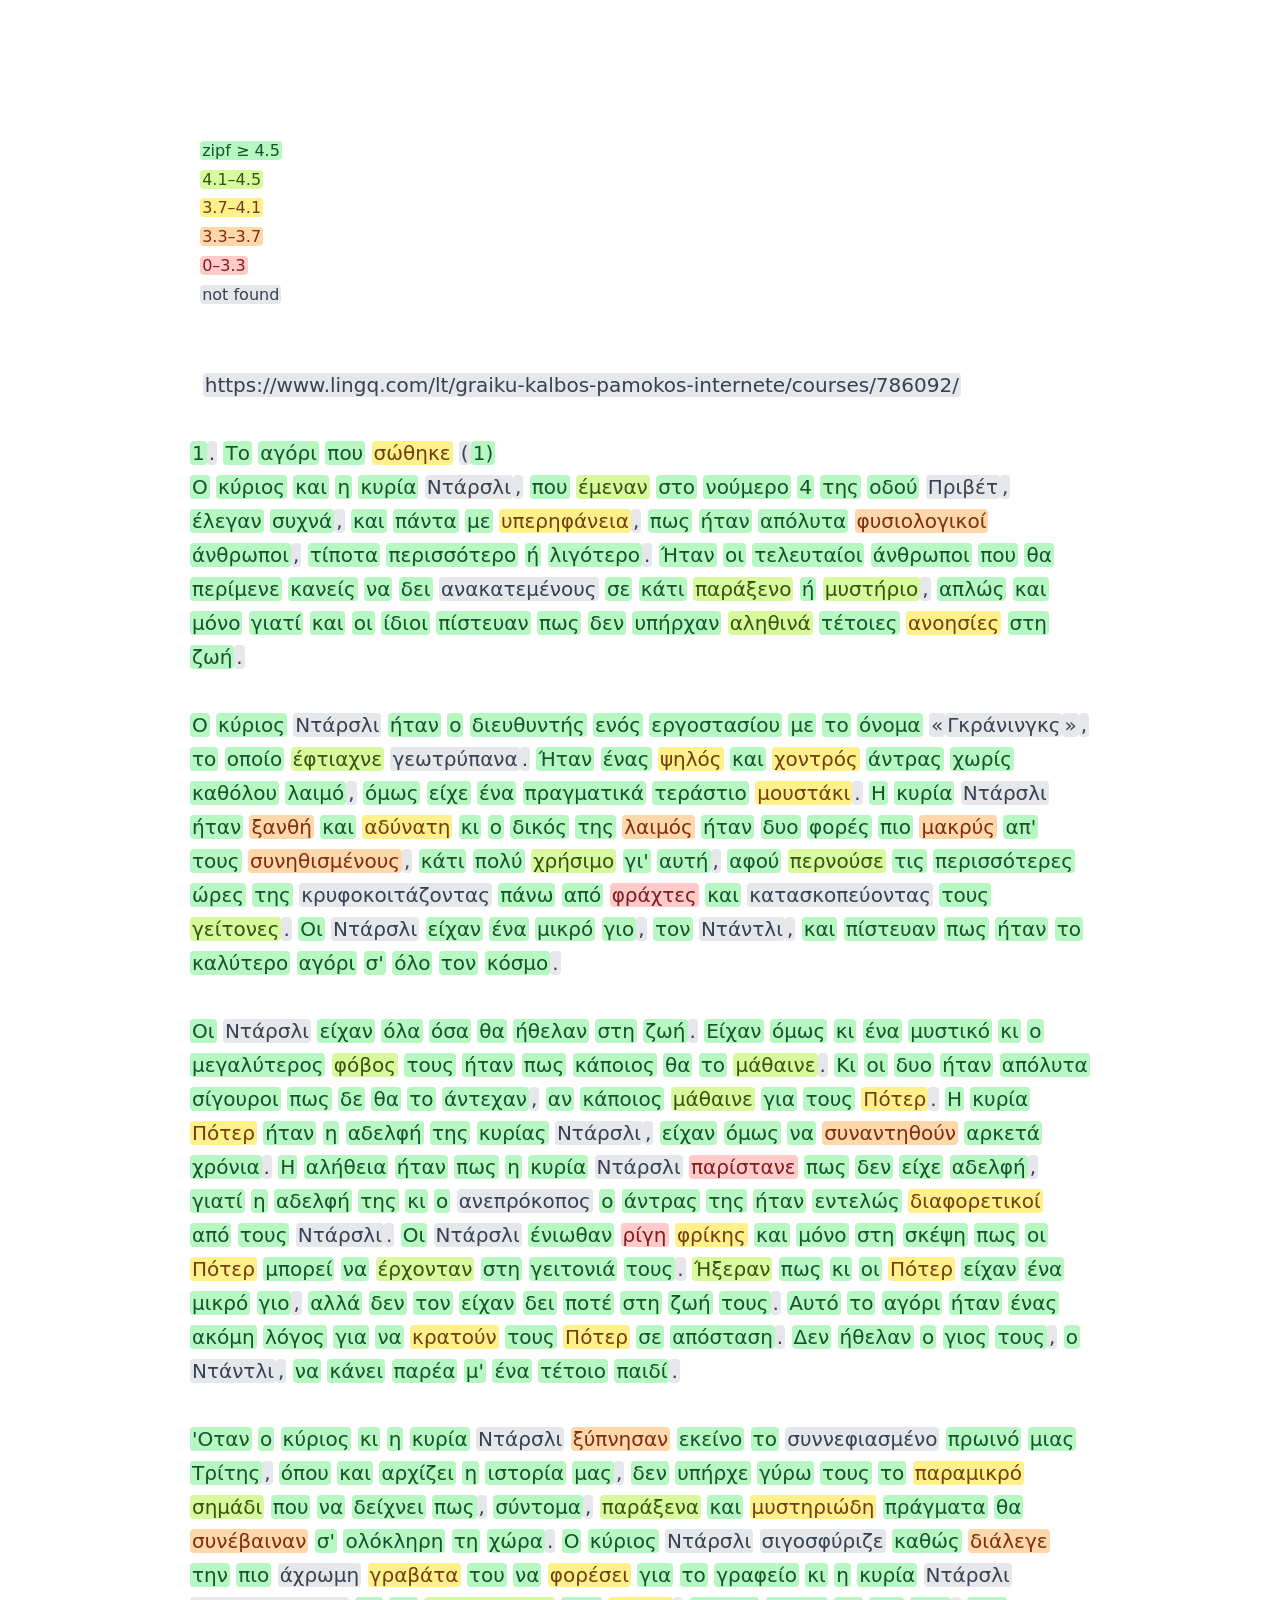
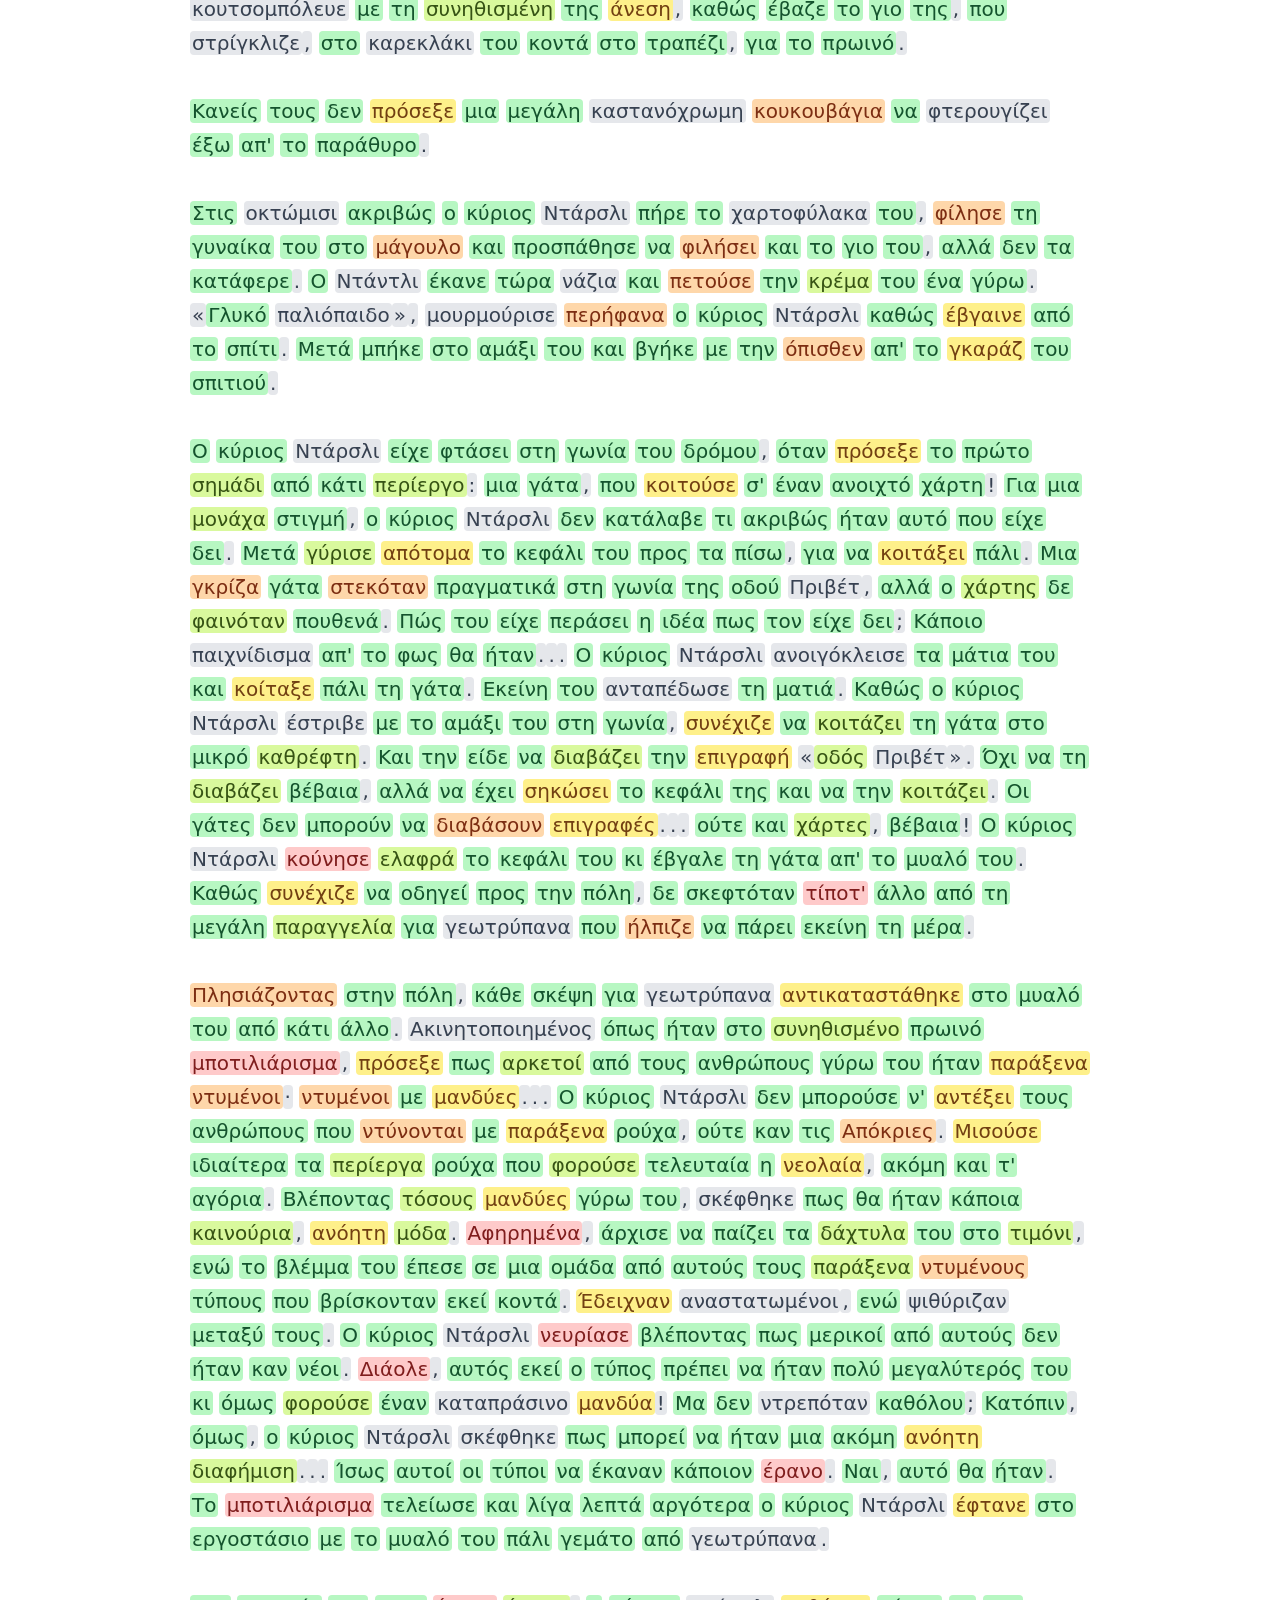
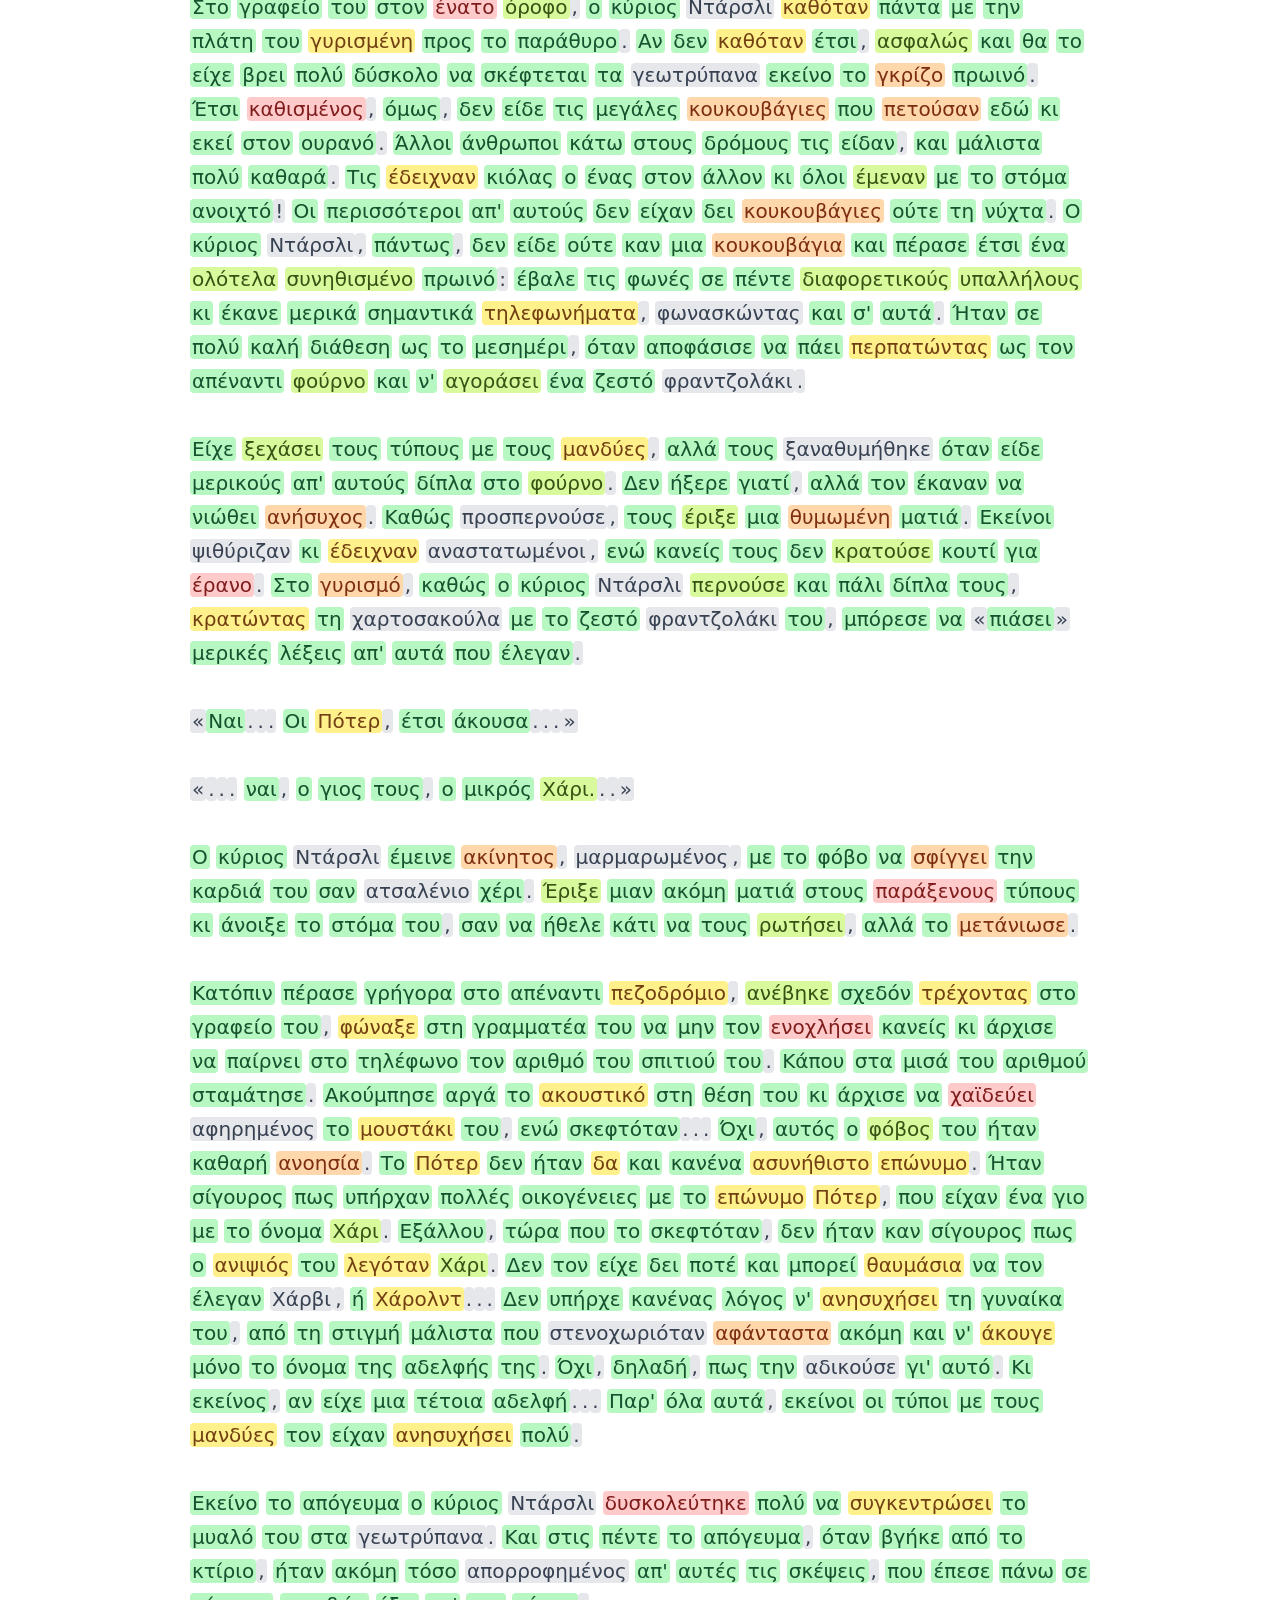
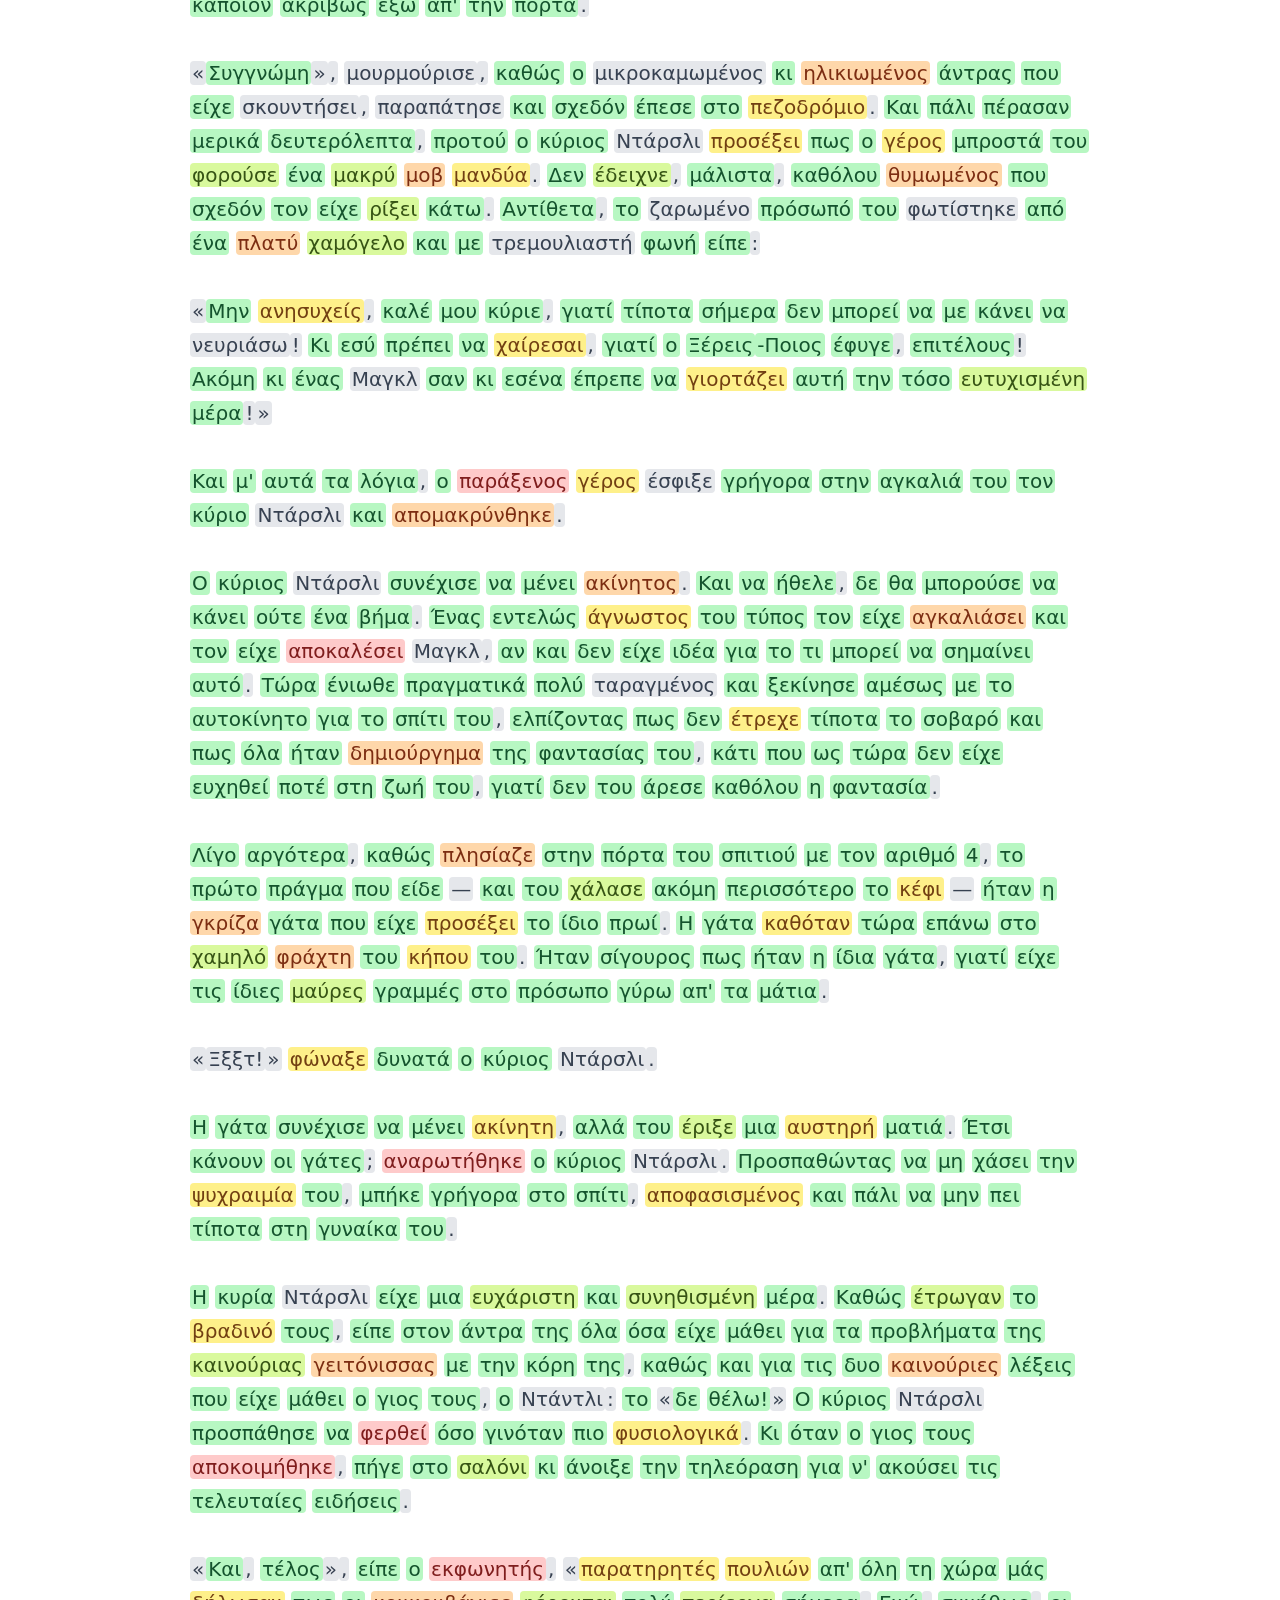
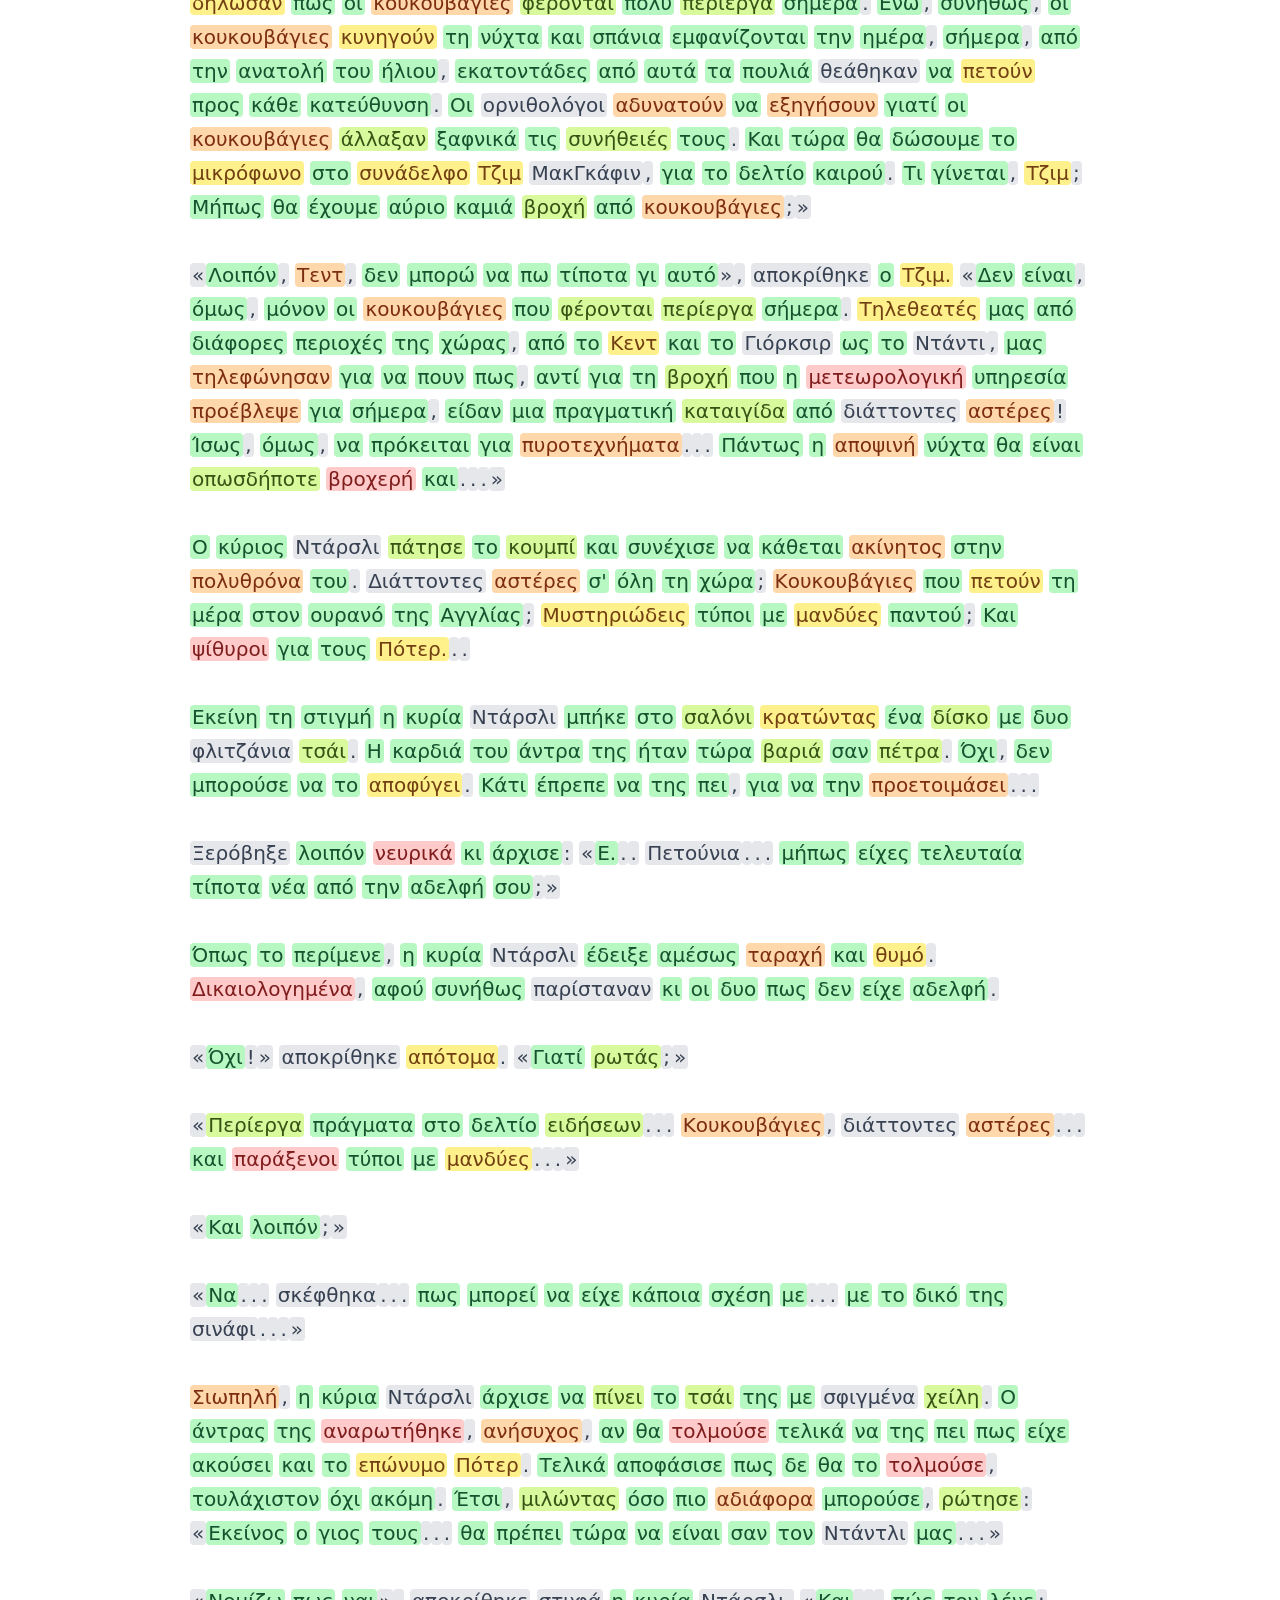
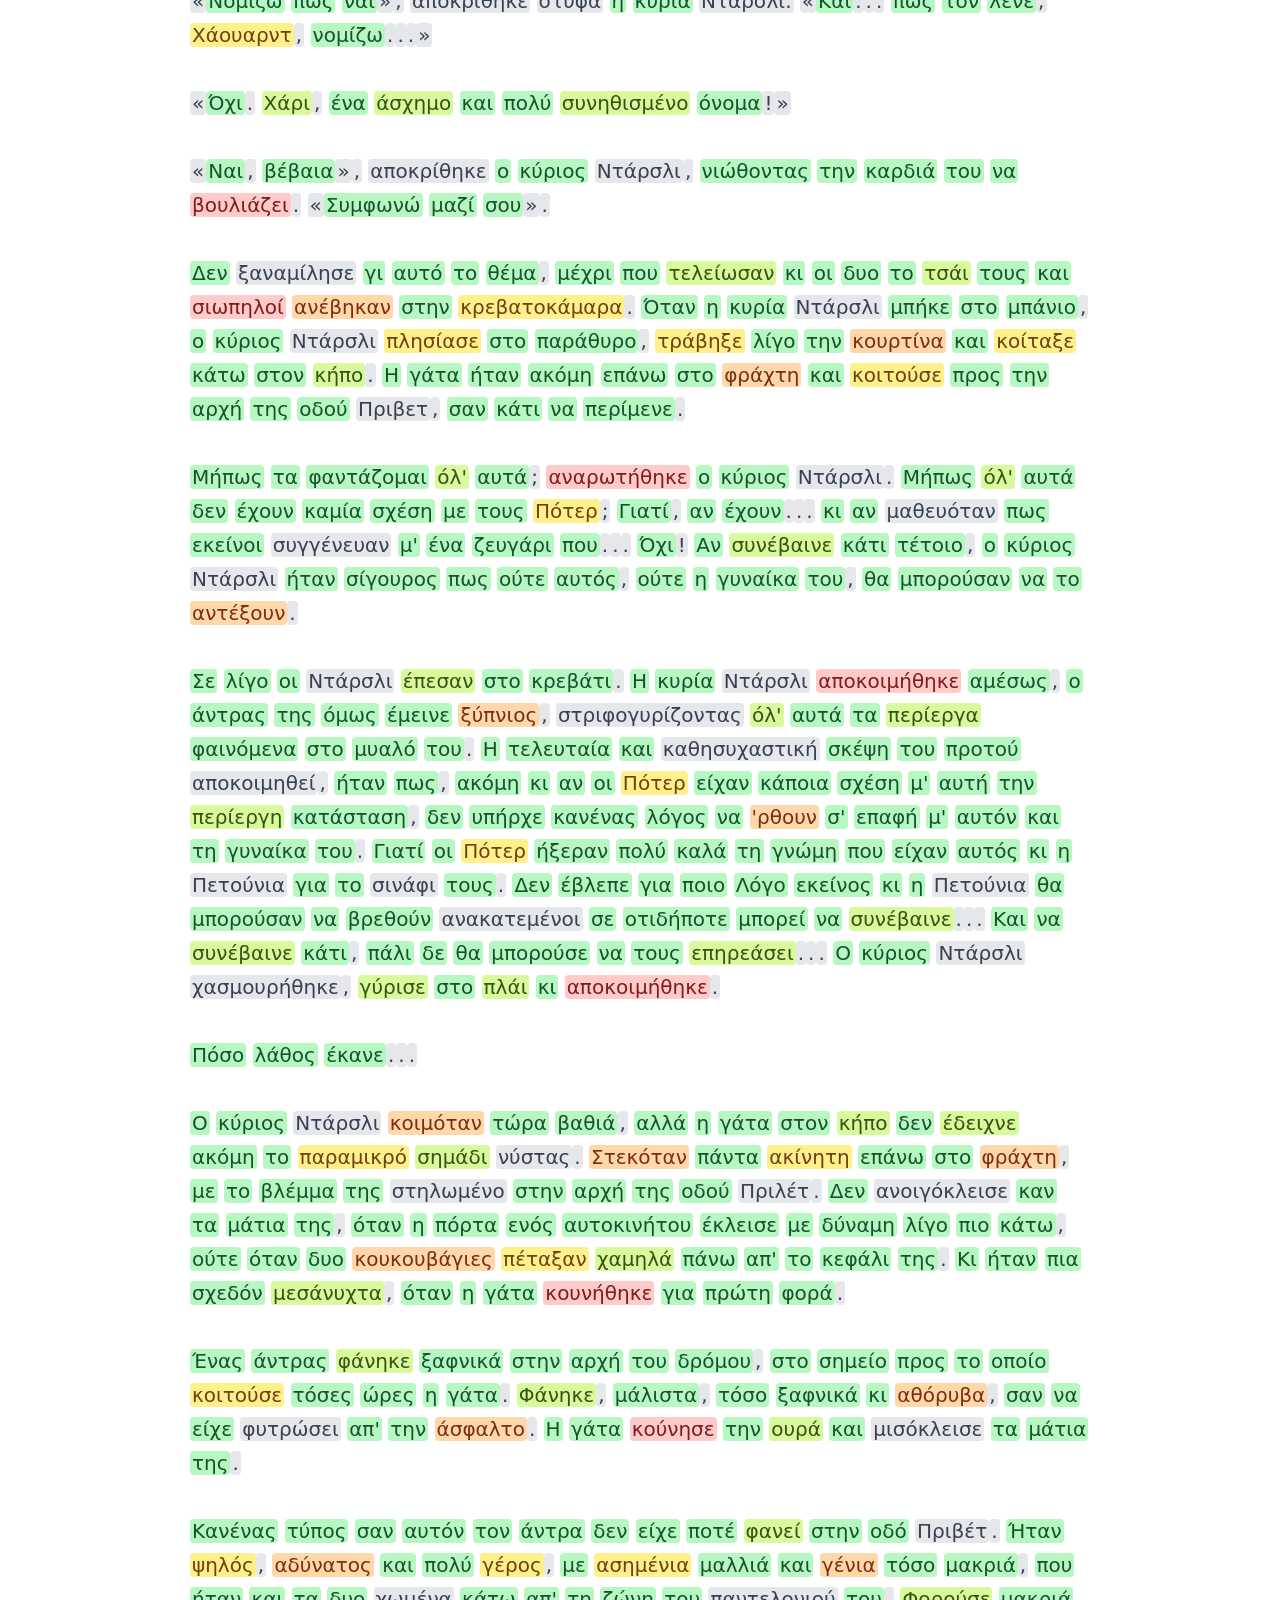
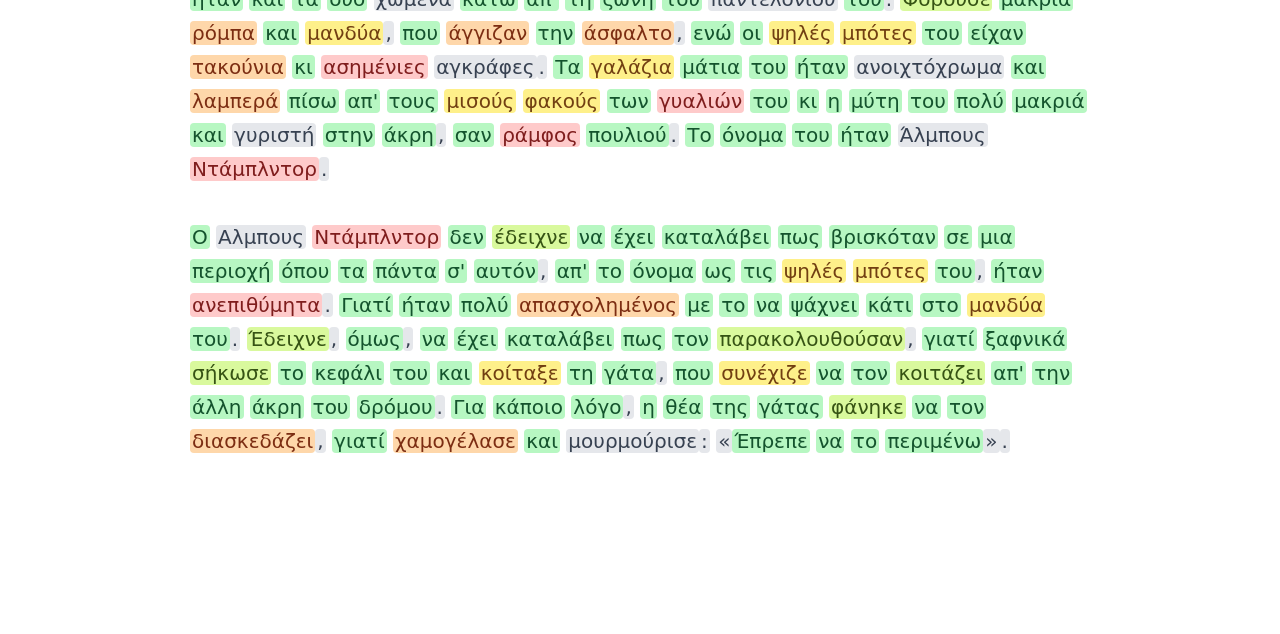
==== commit 689b9053: "Update 1.html" ====
--- a/1.html
+++ b/1.html
@@ -2,6 +2,7 @@
 <html lang="el">
 <head>
   <meta charset="utf-8">
+  <meta name="viewport" content="width=device-width, initial-scale=1">
   <title>Greek text highlight</title>
   <style>
 body {
@@ -35,13 +36,29 @@
   font-size: 15px;
   line-height: 1.45;
   box-shadow: 0 4px 14px rgba(0,0,0,0.12);
+  white-space: normal;
 }
 
 .tooltip-translation {
+  font-size: 18px;
   font-weight: 600;
-  font-size: 16px;
-  margin-bottom: 4px;
-}
+  margin-bottom: 6px;
+}
+
+.tooltip-meta {
+  font-size: 14px;
+  color: #6b7280;
+  line-height: 1.4;
+  margin-bottom: 6px;
+}
+
+.tooltip-feats {
+  font-size: 13px;
+  color: #4b5563;
+  font-family: ui-monospace, monospace;
+  line-height: 1.4;
+}
+
 
 .hidden {
   display: none;
@@ -81,6 +98,27 @@
   margin-bottom: 24px;
   font-size: 16px;
   line-height: 1.8;
+}
+
+@media (max-width: 600px) {
+  body {
+    margin: 0;
+    padding: 16px 14px;
+    max-width: none;
+    font-size: 21px;
+    line-height: 1.75;
+  }
+
+  .legend {
+    font-size: 14px;
+    line-height: 1.7;
+    margin-bottom: 18px;
+  }
+
+  .word {
+    padding: 1px 2px;
+    border-radius: 4px;
+  }
 }
 </style>
 </head>
@@ -93,29 +131,117 @@
   <span class="freq-rare">0–3.3</span>
   <span class="not-found">not found</span>
 </div>
-  <span class="word freq-very-common" data-lemma="1" data-translation="1" data-zipf="6.11">1</span><span class="word not-found" data-lemma="." data-translation="." data-zipf="0.00">.</span> <span class="word freq-very-common" data-lemma="ο" data-translation="The" data-zipf="7.48">Το</span> <span class="word freq-very-common" data-lemma="αγόρι" data-translation="boy" data-zipf="4.77">αγόρι</span> <span class="word freq-very-common" data-lemma="που" data-translation="where" data-zipf="7.11">που</span> <span class="word freq-medium" data-lemma="σίνομαι" data-translation="saved" data-zipf="3.76">σώθηκε</span> <span class="word not-found" data-lemma="(" data-translation="(" data-zipf="0.00">(</span><span class="word freq-very-common" data-lemma="1)" data-translation="1)" data-zipf="6.11">1)</span>
-<span class="word freq-very-common" data-lemma="ο" data-translation="THE" data-zipf="7.14">Ο</span> <span class="word freq-very-common" data-lemma="κύριος" data-translation="Sir" data-zipf="4.93">κύριος</span> <span class="word freq-very-common" data-lemma="και" data-translation="and" data-zipf="7.51">και</span> <span class="word freq-very-common" data-lemma="ο" data-translation="The" data-zipf="7.24">η</span> <span class="word freq-very-common" data-lemma="κυρία" data-translation="Madam" data-zipf="4.91">κυρία</span> <span class="word not-found" data-lemma="Ντάρσλι" data-translation="Darsley." data-zipf="0.00">Ντάρσλι</span><span class="word not-found" data-lemma="," data-translation="," data-zipf="0.00">,</span> <span class="word freq-very-common" data-lemma="που" data-translation="where" data-zipf="7.11">που</span> <span class="word freq-common" data-lemma="μένω" data-translation="persons living" data-zipf="4.29">έμεναν</span> <span class="word freq-very-common" data-lemma="σε" data-translation="in" data-zipf="7.04">στο</span> <span class="word freq-very-common" data-lemma="νούμερος" data-translation="Number" data-zipf="4.60">νούμερο</span> <span class="word freq-very-common" data-lemma="4" data-translation="4" data-zipf="5.87">4</span> <span class="word freq-very-common" data-lemma="ο" data-translation="The" data-zipf="7.20">της</span> <span class="word freq-very-common" data-lemma="οδός" data-translation="Road" data-zipf="4.55">οδού</span> <span class="word not-found" data-lemma="Πριβέτ" data-translation="Privet" data-zipf="0.00">Πριβέτ</span><span class="word not-found" data-lemma="," data-translation="," data-zipf="0.00">,</span> <span class="word freq-very-common" data-lemma="λέγω" data-translation="They said" data-zipf="4.61">έλεγαν</span> <span class="word freq-very-common" data-lemma="συχνά" data-translation="common" data-zipf="5.19">συχνά</span><span class="word not-found" data-lemma="," data-translation="," data-zipf="0.00">,</span> <span class="word freq-very-common" data-lemma="και" data-translation="and" data-zipf="7.51">και</span> <span class="word freq-very-common" data-lemma="πάντα" data-translation="Always" data-zipf="5.84">πάντα</span> <span class="word freq-very-common" data-lemma="με" data-translation="with" data-zipf="7.22">με</span> <span class="word freq-medium" data-lemma="υπερηφάνεια" data-translation="pride" data-zipf="3.71">υπερηφάνεια</span><span class="word not-found" data-lemma="," data-translation="," data-zipf="0.00">,</span> <span class="word freq-very-common" data-lemma="πως" data-translation="how" data-zipf="6.25">πως</span> <span class="word freq-very-common" data-lemma="είμαι" data-translation="was" data-zipf="6.56">ήταν</span> <span class="word freq-very-common" data-lemma="απόλυτα" data-translation="absolutely." data-zipf="4.71">απόλυτα</span> <span class="word freq-uncommon" data-lemma="φυσιολογικός" data-translation="normal" data-zipf="3.39">φυσιολογικοί</span> <span class="word freq-very-common" data-lemma="άνθρωπος" data-translation="persons" data-zipf="5.54">άνθρωποι</span><span class="word not-found" data-lemma="," data-translation="," data-zipf="0.00">,</span> <span class="word freq-very-common" data-lemma="τίποτα" data-translation="Nothing." data-zipf="5.65">τίποτα</span> <span class="word freq-very-common" data-lemma="πολύ" data-translation="more" data-zipf="6.20">περισσότερο</span> <span class="word freq-very-common" data-lemma="ή" data-translation="or" data-zipf="7.24">ή</span> <span class="word freq-very-common" data-lemma="λίγο" data-translation="less" data-zipf="5.83">λιγότερο</span><span class="word not-found" data-lemma="." data-translation="." data-zipf="0.00">.</span> <span class="word freq-very-common" data-lemma="είμαι" data-translation="It was." data-zipf="6.56">Ήταν</span> <span class="word freq-very-common" data-lemma="ο" data-translation="The" data-zipf="7.14">οι</span> <span class="word freq-very-common" data-lemma="τελευταίος" data-translation="last" data-zipf="4.50">τελευταίοι</span> <span class="word freq-very-common" data-lemma="άνθρωπος" data-translation="persons" data-zipf="5.54">άνθρωποι</span> <span class="word freq-very-common" data-lemma="που" data-translation="where" data-zipf="7.11">που</span> <span class="word freq-very-common" data-lemma="θα" data-translation="You&#x27;ll be" data-zipf="7.01">θα</span> <span class="word freq-very-common" data-lemma="περνώ" data-translation="Wait." data-zipf="4.60">περίμενε</span> <span class="word freq-very-common" data-lemma="κανένας" data-translation="Nobody" data-zipf="5.54">κανείς</span> <span class="word freq-very-common" data-lemma="να" data-translation="or" data-zipf="7.44">να</span> <span class="word freq-very-common" data-lemma="βλέπω" data-translation="See" data-zipf="5.37">δει</span> <span class="word not-found" data-lemma="ανακατεμένος" data-translation="Mixed" data-zipf="0.00">ανακατεμένους</span> <span class="word freq-very-common" data-lemma="σε" data-translation="In" data-zipf="7.04">σε</span> <span class="word freq-very-common" data-lemma="κάτι" data-translation="Something" data-zipf="5.95">κάτι</span> <span class="word freq-common" data-lemma="παράξενος" data-translation="Strange" data-zipf="4.16">παράξενο</span> <span class="word freq-very-common" data-lemma="ή" data-translation="or" data-zipf="7.24">ή</span> <span class="word freq-common" data-lemma="μυστήριο" data-translation="mystery" data-zipf="4.42">μυστήριο</span><span class="word not-found" data-lemma="," data-translation="," data-zipf="0.00">,</span> <span class="word freq-very-common" data-lemma="απλά" data-translation="simple" data-zipf="5.57">απλώς</span> <span class="word freq-very-common" data-lemma="και" data-translation="and" data-zipf="7.51">και</span> <span class="word freq-very-common" data-lemma="μόνο" data-translation="single" data-zipf="6.16">μόνο</span> <span class="word freq-very-common" data-lemma="γιατί" data-translation="Why?" data-zipf="6.21">γιατί</span> <span class="word freq-very-common" data-lemma="και" data-translation="and" data-zipf="7.51">και</span> <span class="word freq-very-common" data-lemma="ο" data-translation="The" data-zipf="7.14">οι</span> <span class="word freq-very-common" data-lemma="ίδιος" data-translation="Same" data-zipf="5.18">ίδιοι</span> <span class="word freq-very-common" data-lemma="πιστεύω" data-translation="Believe" data-zipf="5.14">πίστευαν</span> <span class="word freq-very-common" data-lemma="πως" data-translation="how" data-zipf="6.25">πως</span> <span class="word freq-very-common" data-lemma="δεν" data-translation="no" data-zipf="7.02">δεν</span> <span class="word freq-very-common" data-lemma="υπάρχω" data-translation="There were" data-zipf="4.88">υπήρχαν</span> <span class="word freq-common" data-lemma="αληθινός" data-translation="true" data-zipf="4.41">αληθινά</span> <span class="word freq-very-common" data-lemma="τέτοιος" data-translation="such as" data-zipf="4.75">τέτοιες</span> <span class="word freq-medium" data-lemma="ανοησία" data-translation="Nonsense." data-zipf="3.71">ανοησίες</span> <span class="word freq-very-common" data-lemma="σε" data-translation="THE" data-zipf="7.04">στη</span> <span class="word freq-very-common" data-lemma="ζωή" data-translation="life" data-zipf="5.91">ζωή</span><span class="word not-found" data-lemma="." data-translation="." data-zipf="0.00">.</span>
-
-<span class="word freq-very-common" data-lemma="ο" data-translation="THE" data-zipf="7.14">Ο</span> <span class="word freq-very-common" data-lemma="κύριος" data-translation="Sir" data-zipf="4.93">κύριος</span> <span class="word not-found" data-lemma="Ντάρσλι" data-translation="Darsley." data-zipf="0.00">Ντάρσλι</span> <span class="word freq-very-common" data-lemma="είμαι" data-translation="was" data-zipf="6.56">ήταν</span> <span class="word freq-very-common" data-lemma="ο" data-translation="The" data-zipf="7.14">ο</span> <span class="word freq-very-common" data-lemma="διευθυντής" data-translation="Director" data-zipf="4.81">διευθυντής</span> <span class="word freq-very-common" data-lemma="ένας" data-translation="One" data-zipf="5.94">ενός</span> <span class="word freq-very-common" data-lemma="εργοστάσιο" data-translation="factory" data-zipf="4.51">εργοστασίου</span> <span class="word freq-very-common" data-lemma="με" data-translation="with" data-zipf="7.22">με</span> <span class="word freq-very-common" data-lemma="ο" data-translation="The" data-zipf="7.48">το</span> <span class="word freq-very-common" data-lemma="όνομα" data-translation="name" data-zipf="5.52">όνομα</span> <span class="word not-found" data-lemma="«" data-translation="‘" data-zipf="0.00">«</span><span class="word not-found" data-lemma="Γκράνινγκς" data-translation="Grannings" data-zipf="0.00">Γκράνινγκς</span><span class="word not-found" data-lemma="»" data-translation="“" data-zipf="0.00">»</span><span class="word not-found" data-lemma="," data-translation="," data-zipf="0.00">,</span> <span class="word freq-very-common" data-lemma="ο" data-translation="The" data-zipf="7.48">το</span> <span class="word freq-very-common" data-lemma="οποίος" data-translation="which" data-zipf="5.71">οποίο</span> <span class="word freq-common" data-lemma="φτιάχνω" data-translation="Made" data-zipf="4.16">έφτιαχνε</span> <span class="word not-found" data-lemma="γεωτρύπανο" data-translation="drill" data-zipf="0.00">γεωτρύπανα</span><span class="word not-found" data-lemma="." data-translation="." data-zipf="0.00">.</span> <span class="word freq-very-common" data-lemma="είμαι" data-translation="It was." data-zipf="6.56">Ήταν</span> <span class="word freq-very-common" data-lemma="ένας" data-translation="one" data-zipf="5.94">ένας</span> <span class="word freq-medium" data-lemma="ψηλός" data-translation="tall" data-zipf="3.92">ψηλός</span> <span class="word freq-very-common" data-lemma="και" data-translation="and" data-zipf="7.51">και</span> <span class="word freq-medium" data-lemma="χοντρός" data-translation="fat" data-zipf="3.91">χοντρός</span> <span class="word freq-very-common" data-lemma="άντρας" data-translation="male" data-zipf="4.95">άντρας</span> <span class="word freq-very-common" data-lemma="χωρίς" data-translation="without" data-zipf="5.95">χωρίς</span> <span class="word freq-very-common" data-lemma="καθόλου" data-translation="Not at all" data-zipf="5.04">καθόλου</span> <span class="word freq-very-common" data-lemma="λαιμός" data-translation="neck" data-zipf="4.55">λαιμό</span><span class="word not-found" data-lemma="," data-translation="," data-zipf="0.00">,</span> <span class="word freq-very-common" data-lemma="όμως" data-translation="but" data-zipf="5.92">όμως</span> <span class="word freq-very-common" data-lemma="έχω" data-translation="had" data-zipf="6.03">είχε</span> <span class="word freq-very-common" data-lemma="ένας" data-translation="one" data-zipf="6.59">ένα</span> <span class="word freq-very-common" data-lemma="πραγματικά" data-translation="really" data-zipf="5.27">πραγματικά</span> <span class="word freq-very-common" data-lemma="τεράστιος" data-translation="huge" data-zipf="4.62">τεράστιο</span> <span class="word freq-medium" data-lemma="μουστάκι" data-translation="mustache" data-zipf="3.86">μουστάκι</span><span class="word not-found" data-lemma="." data-translation="." data-zipf="0.00">.</span> <span class="word freq-very-common" data-lemma="ο" data-translation="The" data-zipf="7.24">Η</span> <span class="word freq-very-common" data-lemma="κυρία" data-translation="Madam" data-zipf="4.91">κυρία</span> <span class="word not-found" data-lemma="Ντάρσλι" data-translation="Darsley." data-zipf="0.00">Ντάρσλι</span> <span class="word freq-very-common" data-lemma="είμαι" data-translation="was" data-zipf="6.56">ήταν</span> <span class="word freq-uncommon" data-lemma="ξανθός" data-translation="blonde" data-zipf="3.51">ξανθή</span> <span class="word freq-very-common" data-lemma="και" data-translation="and" data-zipf="7.51">και</span> <span class="word freq-medium" data-lemma="αδύνατος" data-translation="impossible" data-zipf="3.97">αδύνατη</span> <span class="word freq-very-common" data-lemma="και" data-translation="and" data-zipf="7.51">κι</span> <span class="word freq-very-common" data-lemma="ο" data-translation="The" data-zipf="7.14">ο</span> <span class="word freq-very-common" data-lemma="δικός" data-translation="iso" data-zipf="4.58">δικός</span> <span class="word freq-very-common" data-lemma="ο" data-translation="The" data-zipf="7.20">της</span> <span class="word freq-uncommon" data-lemma="λαιμός" data-translation="neck" data-zipf="3.68">λαιμός</span> <span class="word freq-very-common" data-lemma="είμαι" data-translation="was" data-zipf="6.56">ήταν</span> <span class="word freq-very-common" data-lemma="δύο" data-translation="two" data-zipf="6.07">δυο</span> <span class="word freq-very-common" data-lemma="φορά" data-translation="times" data-zipf="5.76">φορές</span> <span class="word freq-very-common" data-lemma="πιο" data-translation="more" data-zipf="6.17">πιο</span> <span class="word freq-uncommon" data-lemma="μακρύς" data-translation="long" data-zipf="3.57">μακρύς</span> <span class="word freq-very-common" data-lemma="από" data-translation="from" data-zipf="7.06">απ&#x27;</span> <span class="word freq-very-common" data-lemma="ο" data-translation="The" data-zipf="7.14">τους</span> <span class="word freq-uncommon" data-lemma="συνηθίζω" data-translation="common" data-zipf="3.38">συνηθισμένους</span><span class="word not-found" data-lemma="," data-translation="," data-zipf="0.00">,</span> <span class="word freq-very-common" data-lemma="κάτι" data-translation="Something" data-zipf="5.95">κάτι</span> <span class="word freq-very-common" data-lemma="πολύ" data-translation="Very" data-zipf="6.20">πολύ</span> <span class="word freq-common" data-lemma="χρήσιμος" data-translation="useful" data-zipf="4.19">χρήσιμο</span> <span class="word freq-very-common" data-lemma="για" data-translation="for" data-zipf="7.18">γι&#x27;</span> <span class="word freq-very-common" data-lemma="αυτός" data-translation="This" data-zipf="6.13">αυτή</span><span class="word not-found" data-lemma="," data-translation="," data-zipf="0.00">,</span> <span class="word freq-very-common" data-lemma="αφού" data-translation="after" data-zipf="5.57">αφού</span> <span class="word freq-common" data-lemma="περνώ" data-translation="Come in." data-zipf="4.12">περνούσε</span> <span class="word freq-very-common" data-lemma="ο" data-translation="The" data-zipf="7.14">τις</span> <span class="word freq-very-common" data-lemma="πολύς" data-translation="more" data-zipf="5.09">περισσότερες</span> <span class="word freq-very-common" data-lemma="ώρα" data-translation="hours" data-zipf="5.74">ώρες</span> <span class="word freq-very-common" data-lemma="μου" data-translation="The" data-zipf="7.20">της</span> <span class="word not-found" data-lemma="κρυφοκοιτάζω" data-translation="peeking" data-zipf="0.00">κρυφοκοιτάζοντας</span> <span class="word freq-very-common" data-lemma="πάνω" data-translation="top" data-zipf="5.78">πάνω</span> <span class="word freq-very-common" data-lemma="από" data-translation="from" data-zipf="7.06">από</span> <span class="word freq-rare" data-lemma="φράχτης" data-translation="fences" data-zipf="3.27">φράχτες</span> <span class="word freq-very-common" data-lemma="και" data-translation="and" data-zipf="7.51">και</span> <span class="word not-found" data-lemma="κατασκοπεύω" data-translation="spying" data-zipf="0.00">κατασκοπεύοντας</span> <span class="word freq-very-common" data-lemma="ο" data-translation="The" data-zipf="7.14">τους</span> <span class="word freq-common" data-lemma="γείτονας" data-translation="Neighbors" data-zipf="4.22">γείτονες</span><span class="word not-found" data-lemma="." data-translation="." data-zipf="0.00">.</span> <span class="word freq-very-common" data-lemma="ο" data-translation="The" data-zipf="7.14">Οι</span> <span class="word not-found" data-lemma="Ντάρσλι" data-translation="Darsley." data-zipf="0.00">Ντάρσλι</span> <span class="word freq-very-common" data-lemma="έχω" data-translation="had" data-zipf="6.00">είχαν</span> <span class="word freq-very-common" data-lemma="ένας" data-translation="one" data-zipf="6.59">ένα</span> <span class="word freq-very-common" data-lemma="μικρός" data-translation="small" data-zipf="5.27">μικρό</span> <span class="word freq-very-common" data-lemma="γιο" data-translation="y" data-zipf="5.08">γιο</span><span class="word not-found" data-lemma="," data-translation="," data-zipf="0.00">,</span> <span class="word freq-very-common" data-lemma="ο" data-translation="The" data-zipf="7.14">τον</span> <span class="word not-found" data-lemma="Ντάντλι" data-translation="Dudley" data-zipf="0.00">Ντάντλι</span><span class="word not-found" data-lemma="," data-translation="," data-zipf="0.00">,</span> <span class="word freq-very-common" data-lemma="και" data-translation="and" data-zipf="7.51">και</span> <span class="word freq-very-common" data-lemma="πιστεύω" data-translation="Believe" data-zipf="5.14">πίστευαν</span> <span class="word freq-very-common" data-lemma="πως" data-translation="how" data-zipf="6.25">πως</span> <span class="word freq-very-common" data-lemma="είμαι" data-translation="was" data-zipf="6.56">ήταν</span> <span class="word freq-very-common" data-lemma="ο" data-translation="The" data-zipf="7.48">το</span> <span class="word freq-very-common" data-lemma="καλός" data-translation="best" data-zipf="5.24">καλύτερο</span> <span class="word freq-very-common" data-lemma="αγόρι" data-translation="boy" data-zipf="4.77">αγόρι</span> <span class="word freq-very-common" data-lemma="σε" data-translation="In" data-zipf="7.04">σ&#x27;</span> <span class="word freq-very-common" data-lemma="όλος" data-translation="all" data-zipf="5.54">όλο</span> <span class="word freq-very-common" data-lemma="ο" data-translation="The" data-zipf="7.14">τον</span> <span class="word freq-very-common" data-lemma="κόσμος" data-translation="world" data-zipf="5.62">κόσμο</span><span class="word not-found" data-lemma="." data-translation="." data-zipf="0.00">.</span>
-
-<span class="word freq-very-common" data-lemma="ο" data-translation="The" data-zipf="7.14">Οι</span> <span class="word not-found" data-lemma="Ντάρσλι" data-translation="Darsley." data-zipf="0.00">Ντάρσλι</span> <span class="word freq-very-common" data-lemma="έχω" data-translation="had" data-zipf="6.00">είχαν</span> <span class="word freq-very-common" data-lemma="όλος" data-translation="all" data-zipf="6.07">όλα</span> <span class="word freq-very-common" data-lemma="όσος" data-translation="those" data-zipf="5.34">όσα</span> <span class="word freq-very-common" data-lemma="θα" data-translation="You&#x27;ll be" data-zipf="7.01">θα</span> <span class="word freq-very-common" data-lemma="θέλω" data-translation="They wanted" data-zipf="5.70">ήθελαν</span> <span class="word freq-very-common" data-lemma="σε" data-translation="THE" data-zipf="7.04">στη</span> <span class="word freq-very-common" data-lemma="ζωή" data-translation="life" data-zipf="5.91">ζωή</span><span class="word not-found" data-lemma="." data-translation="." data-zipf="0.00">.</span> <span class="word freq-very-common" data-lemma="έχω" data-translation="They had" data-zipf="6.00">Είχαν</span> <span class="word freq-very-common" data-lemma="όμως" data-translation="but" data-zipf="5.92">όμως</span> <span class="word freq-very-common" data-lemma="και" data-translation="and" data-zipf="7.51">κι</span> <span class="word freq-very-common" data-lemma="ένας" data-translation="one" data-zipf="6.59">ένα</span> <span class="word freq-very-common" data-lemma="μυστικός" data-translation="secret" data-zipf="4.68">μυστικό</span> <span class="word freq-very-common" data-lemma="και" data-translation="and" data-zipf="7.51">κι</span> <span class="word freq-very-common" data-lemma="ο" data-translation="The" data-zipf="7.14">ο</span> <span class="word freq-very-common" data-lemma="μεγάλος" data-translation="larger" data-zipf="4.91">μεγαλύτερος</span> <span class="word freq-common" data-lemma="φόβος" data-translation="Fear" data-zipf="4.44">φόβος</span> <span class="word freq-very-common" data-lemma="μου" data-translation="The" data-zipf="6.83">τους</span> <span class="word freq-very-common" data-lemma="είμαι" data-translation="was" data-zipf="6.56">ήταν</span> <span class="word freq-very-common" data-lemma="πως" data-translation="how" data-zipf="6.25">πως</span> <span class="word freq-very-common" data-lemma="κάποιος" data-translation="someone" data-zipf="5.48">κάποιος</span> <span class="word freq-very-common" data-lemma="θα" data-translation="You&#x27;ll be" data-zipf="7.01">θα</span> <span class="word freq-very-common" data-lemma="εγώ" data-translation="The" data-zipf="7.48">το</span> <span class="word freq-common" data-lemma="μαθαίνω" data-translation="Learn" data-zipf="4.15">μάθαινε</span><span class="word not-found" data-lemma="." data-translation="." data-zipf="0.00">.</span> <span class="word freq-very-common" data-lemma="Κι" data-translation="And" data-zipf="6.30">Κι</span> <span class="word freq-very-common" data-lemma="ο" data-translation="The" data-zipf="7.14">οι</span> <span class="word freq-very-common" data-lemma="δύο" data-translation="two" data-zipf="6.07">δυο</span> <span class="word freq-very-common" data-lemma="είμαι" data-translation="was" data-zipf="6.56">ήταν</span> <span class="word freq-very-common" data-lemma="απόλυτα" data-translation="absolutely." data-zipf="4.71">απόλυτα</span> <span class="word freq-very-common" data-lemma="σίγουρος" data-translation="sure" data-zipf="4.53">σίγουροι</span> <span class="word freq-very-common" data-lemma="πως" data-translation="how" data-zipf="6.25">πως</span> <span class="word freq-very-common" data-lemma="δε" data-translation="ed" data-zipf="6.19">δε</span> <span class="word freq-very-common" data-lemma="θα" data-translation="You&#x27;ll be" data-zipf="7.01">θα</span> <span class="word freq-very-common" data-lemma="εγώ" data-translation="The" data-zipf="7.48">το</span> <span class="word freq-very-common" data-lemma="αν" data-translation="they could stand it." data-zipf="6.48">άντεχαν</span><span class="word not-found" data-lemma="," data-translation="," data-zipf="0.00">,</span> <span class="word freq-very-common" data-lemma="αν" data-translation="if" data-zipf="6.48">αν</span> <span class="word freq-very-common" data-lemma="κάποιος" data-translation="someone" data-zipf="5.48">κάποιος</span> <span class="word freq-common" data-lemma="μαθαίνω" data-translation="Learn" data-zipf="4.15">μάθαινε</span> <span class="word freq-very-common" data-lemma="για" data-translation="for" data-zipf="7.18">για</span> <span class="word freq-very-common" data-lemma="ο" data-translation="The" data-zipf="7.14">τους</span> <span class="word freq-medium" data-lemma="Πότερ" data-translation="Potter" data-zipf="3.89">Πότερ</span><span class="word not-found" data-lemma="." data-translation="." data-zipf="0.00">.</span> <span class="word freq-very-common" data-lemma="ο" data-translation="The" data-zipf="7.24">Η</span> <span class="word freq-very-common" data-lemma="κυρία" data-translation="Madam" data-zipf="4.91">κυρία</span> <span class="word freq-medium" data-lemma="Πότερ" data-translation="Potter" data-zipf="3.89">Πότερ</span> <span class="word freq-very-common" data-lemma="είμαι" data-translation="was" data-zipf="6.56">ήταν</span> <span class="word freq-very-common" data-lemma="ο" data-translation="The" data-zipf="7.24">η</span> <span class="word freq-very-common" data-lemma="αδελφή" data-translation="sister" data-zipf="4.69">αδελφή</span> <span class="word freq-very-common" data-lemma="ο" data-translation="The" data-zipf="7.20">της</span> <span class="word freq-very-common" data-lemma="κυρία" data-translation="Madam" data-zipf="4.91">κυρίας</span> <span class="word not-found" data-lemma="Ντάρσλι" data-translation="Darsley." data-zipf="0.00">Ντάρσλι</span><span class="word not-found" data-lemma="," data-translation="," data-zipf="0.00">,</span> <span class="word freq-very-common" data-lemma="έχω" data-translation="had" data-zipf="6.00">είχαν</span> <span class="word freq-very-common" data-lemma="όμως" data-translation="but" data-zipf="5.92">όμως</span> <span class="word freq-very-common" data-lemma="να" data-translation="or" data-zipf="7.44">να</span> <span class="word freq-uncommon" data-lemma="συναντώ" data-translation="meet" data-zipf="3.61">συναντηθούν</span> <span class="word freq-very-common" data-lemma="αρκετός" data-translation="enough" data-zipf="5.38">αρκετά</span> <span class="word freq-very-common" data-lemma="χρόνος" data-translation="years" data-zipf="6.00">χρόνια</span><span class="word not-found" data-lemma="." data-translation="." data-zipf="0.00">.</span> <span class="word freq-very-common" data-lemma="ο" data-translation="The" data-zipf="7.24">Η</span> <span class="word freq-very-common" data-lemma="αλήθεια" data-translation="Really." data-zipf="5.39">αλήθεια</span> <span class="word freq-very-common" data-lemma="είμαι" data-translation="was" data-zipf="6.56">ήταν</span> <span class="word freq-very-common" data-lemma="πως" data-translation="how" data-zipf="6.25">πως</span> <span class="word freq-very-common" data-lemma="ο" data-translation="The" data-zipf="7.24">η</span> <span class="word freq-very-common" data-lemma="κυρία" data-translation="Madam" data-zipf="4.91">κυρία</span> <span class="word not-found" data-lemma="Ντάρσλι" data-translation="Darsley." data-zipf="0.00">Ντάρσλι</span> <span class="word freq-rare" data-lemma="παρίσταμαι" data-translation="Act" data-zipf="3.19">παρίστανε</span> <span class="word freq-very-common" data-lemma="πως" data-translation="how" data-zipf="6.25">πως</span> <span class="word freq-very-common" data-lemma="δεν" data-translation="no" data-zipf="7.02">δεν</span> <span class="word freq-very-common" data-lemma="έχω" data-translation="had" data-zipf="6.03">είχε</span> <span class="word freq-very-common" data-lemma="αδελφή" data-translation="sister" data-zipf="4.69">αδελφή</span><span class="word not-found" data-lemma="," data-translation="," data-zipf="0.00">,</span> <span class="word freq-very-common" data-lemma="γιατί" data-translation="Why?" data-zipf="6.21">γιατί</span> <span class="word freq-very-common" data-lemma="ο" data-translation="The" data-zipf="7.24">η</span> <span class="word freq-very-common" data-lemma="αδελφή" data-translation="sister" data-zipf="4.69">αδελφή</span> <span class="word freq-very-common" data-lemma="μου" data-translation="The" data-zipf="7.20">της</span> <span class="word freq-very-common" data-lemma="και" data-translation="and" data-zipf="7.51">κι</span> <span class="word freq-very-common" data-lemma="ο" data-translation="The" data-zipf="7.14">ο</span> <span class="word not-found" data-lemma="ανεπρόκοπος" data-translation="unprepared" data-zipf="0.00">ανεπρόκοπος</span> <span class="word freq-very-common" data-lemma="ο" data-translation="The" data-zipf="7.14">ο</span> <span class="word freq-very-common" data-lemma="άντρας" data-translation="male" data-zipf="4.95">άντρας</span> <span class="word freq-very-common" data-lemma="μου" data-translation="The" data-zipf="7.20">της</span> <span class="word freq-very-common" data-lemma="είμαι" data-translation="was" data-zipf="6.56">ήταν</span> <span class="word freq-very-common" data-lemma="εντελώς" data-translation="completely" data-zipf="4.90">εντελώς</span> <span class="word freq-medium" data-lemma="διαφορετικός" data-translation="different" data-zipf="3.98">διαφορετικοί</span> <span class="word freq-very-common" data-lemma="από" data-translation="from" data-zipf="7.06">από</span> <span class="word freq-very-common" data-lemma="ο" data-translation="The" data-zipf="7.14">τους</span> <span class="word not-found" data-lemma="Ντάρσλι" data-translation="Darsley." data-zipf="0.00">Ντάρσλι</span><span class="word not-found" data-lemma="." data-translation="." data-zipf="0.00">.</span> <span class="word freq-very-common" data-lemma="ο" data-translation="The" data-zipf="7.14">Οι</span> <span class="word not-found" data-lemma="Ντάρσλι" data-translation="Darsley." data-zipf="0.00">Ντάρσλι</span> <span class="word freq-very-common" data-lemma="νιώθω" data-translation="felt" data-zipf="4.81">ένιωθαν</span> <span class="word freq-rare" data-lemma="ρίγη" data-translation="chills" data-zipf="3.05">ρίγη</span> <span class="word freq-medium" data-lemma="φρίκη" data-translation="horror" data-zipf="3.86">φρίκης</span> <span class="word freq-very-common" data-lemma="και" data-translation="and" data-zipf="7.51">και</span> <span class="word freq-very-common" data-lemma="μόνο" data-translation="single" data-zipf="6.16">μόνο</span> <span class="word freq-very-common" data-lemma="σε" data-translation="THE" data-zipf="7.04">στη</span> <span class="word freq-very-common" data-lemma="σκέψη" data-translation="thinking" data-zipf="4.87">σκέψη</span> <span class="word freq-very-common" data-lemma="πως" data-translation="how" data-zipf="6.25">πως</span> <span class="word freq-very-common" data-lemma="ο" data-translation="The" data-zipf="7.14">οι</span> <span class="word freq-medium" data-lemma="Πότερ" data-translation="Potter" data-zipf="3.89">Πότερ</span> <span class="word freq-very-common" data-lemma="μπορώ" data-translation="Maybe" data-zipf="6.11">μπορεί</span> <span class="word freq-very-common" data-lemma="να" data-translation="or" data-zipf="7.44">να</span> <span class="word freq-common" data-lemma="έρχομαι" data-translation="They were coming." data-zipf="4.41">έρχονταν</span> <span class="word freq-very-common" data-lemma="σε" data-translation="THE" data-zipf="7.04">στη</span> <span class="word freq-very-common" data-lemma="γειτονιά" data-translation="neighborhood" data-zipf="4.52">γειτονιά</span> <span class="word freq-very-common" data-lemma="μου" data-translation="The" data-zipf="6.83">τους</span><span class="word not-found" data-lemma="." data-translation="." data-zipf="0.00">.</span> <span class="word freq-common" data-lemma="θέρω" data-translation="They knew." data-zipf="4.19">Ήξεραν</span> <span class="word freq-very-common" data-lemma="πως" data-translation="how" data-zipf="6.25">πως</span> <span class="word freq-very-common" data-lemma="και" data-translation="and" data-zipf="7.51">κι</span> <span class="word freq-very-common" data-lemma="ο" data-translation="The" data-zipf="7.14">οι</span> <span class="word freq-medium" data-lemma="Πότερ" data-translation="Potter" data-zipf="3.89">Πότερ</span> <span class="word freq-very-common" data-lemma="έχω" data-translation="had" data-zipf="6.00">είχαν</span> <span class="word freq-very-common" data-lemma="ένας" data-translation="one" data-zipf="6.59">ένα</span> <span class="word freq-very-common" data-lemma="μικρός" data-translation="small" data-zipf="5.27">μικρό</span> <span class="word freq-very-common" data-lemma="γιο" data-translation="y" data-zipf="5.08">γιο</span><span class="word not-found" data-lemma="," data-translation="," data-zipf="0.00">,</span> <span class="word freq-very-common" data-lemma="αλλά" data-translation="but" data-zipf="6.40">αλλά</span> <span class="word freq-very-common" data-lemma="δεν" data-translation="no" data-zipf="7.02">δεν</span> <span class="word freq-very-common" data-lemma="εγώ" data-translation="The" data-zipf="7.01">τον</span> <span class="word freq-very-common" data-lemma="έχω" data-translation="had" data-zipf="6.00">είχαν</span> <span class="word freq-very-common" data-lemma="βλέπω" data-translation="See" data-zipf="5.37">δει</span> <span class="word freq-very-common" data-lemma="ποτέ" data-translation="never" data-zipf="5.76">ποτέ</span> <span class="word freq-very-common" data-lemma="σε" data-translation="THE" data-zipf="7.04">στη</span> <span class="word freq-very-common" data-lemma="ζωή" data-translation="life" data-zipf="5.91">ζωή</span> <span class="word freq-very-common" data-lemma="μου" data-translation="The" data-zipf="6.83">τους</span><span class="word not-found" data-lemma="." data-translation="." data-zipf="0.00">.</span> <span class="word freq-very-common" data-lemma="αυτός" data-translation="This" data-zipf="6.40">Αυτό</span> <span class="word freq-very-common" data-lemma="ο" data-translation="The" data-zipf="7.48">το</span> <span class="word freq-very-common" data-lemma="αγόρι" data-translation="boy" data-zipf="4.77">αγόρι</span> <span class="word freq-very-common" data-lemma="είμαι" data-translation="was" data-zipf="6.56">ήταν</span> <span class="word freq-very-common" data-lemma="ένας" data-translation="one" data-zipf="5.94">ένας</span> <span class="word freq-very-common" data-lemma="ακόμα" data-translation="still" data-zipf="5.87">ακόμη</span> <span class="word freq-very-common" data-lemma="λόγος" data-translation="reason" data-zipf="5.13">λόγος</span> <span class="word freq-very-common" data-lemma="για" data-translation="for" data-zipf="7.18">για</span> <span class="word freq-very-common" data-lemma="να" data-translation="or" data-zipf="7.44">να</span> <span class="word freq-medium" data-lemma="κρατώ" data-translation="Hold" data-zipf="4.03">κρατούν</span> <span class="word freq-very-common" data-lemma="ο" data-translation="The" data-zipf="7.14">τους</span> <span class="word freq-medium" data-lemma="πότερ" data-translation="Potter" data-zipf="3.89">Πότερ</span> <span class="word freq-very-common" data-lemma="σε" data-translation="In" data-zipf="7.04">σε</span> <span class="word freq-very-common" data-lemma="απόσταση" data-translation="distance" data-zipf="4.88">απόσταση</span><span class="word not-found" data-lemma="." data-translation="." data-zipf="0.00">.</span> <span class="word freq-very-common" data-lemma="δεν" data-translation="No" data-zipf="7.02">Δεν</span> <span class="word freq-very-common" data-lemma="θέλω" data-translation="They wanted" data-zipf="5.70">ήθελαν</span> <span class="word freq-very-common" data-lemma="ο" data-translation="The" data-zipf="7.14">ο</span> <span class="word freq-very-common" data-lemma="γιος" data-translation="son" data-zipf="5.16">γιος</span> <span class="word freq-very-common" data-lemma="μου" data-translation="The" data-zipf="6.83">τους</span><span class="word not-found" data-lemma="," data-translation="," data-zipf="0.00">,</span> <span class="word freq-very-common" data-lemma="ο" data-translation="The" data-zipf="7.14">ο</span> <span class="word not-found" data-lemma="Ντάντλι" data-translation="Dudley" data-zipf="0.00">Ντάντλι</span><span class="word not-found" data-lemma="," data-translation="," data-zipf="0.00">,</span> <span class="word freq-very-common" data-lemma="να" data-translation="or" data-zipf="7.44">να</span> <span class="word freq-very-common" data-lemma="κάνω" data-translation="Do" data-zipf="5.99">κάνει</span> <span class="word freq-very-common" data-lemma="παρέας" data-translation="company" data-zipf="4.93">παρέα</span> <span class="word freq-very-common" data-lemma="με" data-translation="with" data-zipf="7.22">μ&#x27;</span> <span class="word freq-very-common" data-lemma="ένας" data-translation="one" data-zipf="6.59">ένα</span> <span class="word freq-very-common" data-lemma="τέτοιος" data-translation="such" data-zipf="5.05">τέτοιο</span> <span class="word freq-very-common" data-lemma="παιδί" data-translation="child" data-zipf="5.51">παιδί</span><span class="word not-found" data-lemma="." data-translation="." data-zipf="0.00">.</span>
-
-<span class="word freq-very-common" data-lemma="&#x27;οταν" data-translation="When" data-zipf="5.02">&#x27;Οταν</span> <span class="word freq-very-common" data-lemma="ο" data-translation="The" data-zipf="7.14">ο</span> <span class="word freq-very-common" data-lemma="κύριος" data-translation="Sir" data-zipf="4.93">κύριος</span> <span class="word freq-very-common" data-lemma="και" data-translation="and" data-zipf="7.51">κι</span> <span class="word freq-very-common" data-lemma="ο" data-translation="The" data-zipf="7.24">η</span> <span class="word freq-very-common" data-lemma="κυρία" data-translation="Madam" data-zipf="4.91">κυρία</span> <span class="word not-found" data-lemma="Ντάρσλι" data-translation="Darsley." data-zipf="0.00">Ντάρσλι</span> <span class="word freq-uncommon" data-lemma="ξυπνώ" data-translation="They woke up." data-zipf="3.38">ξύπνησαν</span> <span class="word freq-very-common" data-lemma="εκείνος" data-translation="that" data-zipf="4.87">εκείνο</span> <span class="word freq-very-common" data-lemma="ο" data-translation="The" data-zipf="7.48">το</span> <span class="word not-found" data-lemma="συννεφιασμένο" data-translation="cloudy" data-zipf="0.00">συννεφιασμένο</span> <span class="word freq-very-common" data-lemma="πρωινό" data-translation="Breakfast" data-zipf="4.87">πρωινό</span> <span class="word freq-very-common" data-lemma="ένας" data-translation="One" data-zipf="5.94">μιας</span> <span class="word freq-very-common" data-lemma="Τρίτη" data-translation="Tuesday" data-zipf="5.21">Τρίτης</span><span class="word not-found" data-lemma="," data-translation="," data-zipf="0.00">,</span> <span class="word freq-very-common" data-lemma="όπου" data-translation="where" data-zipf="5.75">όπου</span> <span class="word freq-very-common" data-lemma="και" data-translation="and" data-zipf="7.51">και</span> <span class="word freq-very-common" data-lemma="αρχίζω" data-translation="Start" data-zipf="4.87">αρχίζει</span> <span class="word freq-very-common" data-lemma="ο" data-translation="The" data-zipf="7.24">η</span> <span class="word freq-very-common" data-lemma="ιστορία" data-translation="history" data-zipf="5.55">ιστορία</span> <span class="word freq-very-common" data-lemma="μου" data-translation="Our" data-zipf="6.83">μας</span><span class="word not-found" data-lemma="," data-translation="," data-zipf="0.00">,</span> <span class="word freq-very-common" data-lemma="δεν" data-translation="no" data-zipf="7.02">δεν</span> <span class="word freq-very-common" data-lemma="υπάρχω" data-translation="there was" data-zipf="5.15">υπήρχε</span> <span class="word freq-very-common" data-lemma="γύρω" data-translation="round" data-zipf="5.38">γύρω</span> <span class="word freq-very-common" data-lemma="μου" data-translation="The" data-zipf="6.83">τους</span> <span class="word freq-very-common" data-lemma="ο" data-translation="The" data-zipf="7.48">το</span> <span class="word freq-medium" data-lemma="παραμικρός" data-translation="min" data-zipf="3.88">παραμικρό</span> <span class="word freq-common" data-lemma="σημάδι" data-translation="Mark" data-zipf="4.28">σημάδι</span> <span class="word freq-very-common" data-lemma="που" data-translation="where" data-zipf="7.11">που</span> <span class="word freq-very-common" data-lemma="να" data-translation="or" data-zipf="7.44">να</span> <span class="word freq-very-common" data-lemma="δείχνω" data-translation="shows" data-zipf="5.09">δείχνει</span> <span class="word freq-very-common" data-lemma="πως" data-translation="how" data-zipf="6.25">πως</span><span class="word not-found" data-lemma="," data-translation="," data-zipf="0.00">,</span> <span class="word freq-very-common" data-lemma="σύντομα" data-translation="soon" data-zipf="5.02">σύντομα</span><span class="word not-found" data-lemma="," data-translation="," data-zipf="0.00">,</span> <span class="word freq-common" data-lemma="παράξενο" data-translation="That&#x27;s weird." data-zipf="4.16">παράξενα</span> <span class="word freq-very-common" data-lemma="και" data-translation="and" data-zipf="7.51">και</span> <span class="word freq-medium" data-lemma="μυστηριώδης" data-translation="mysterious" data-zipf="3.70">μυστηριώδη</span> <span class="word freq-very-common" data-lemma="πράγμα" data-translation="Things" data-zipf="5.48">πράγματα</span> <span class="word freq-very-common" data-lemma="θα" data-translation="You&#x27;ll be" data-zipf="7.01">θα</span> <span class="word freq-uncommon" data-lemma="συνεβαίνω" data-translation="It happened." data-zipf="3.46">συνέβαιναν</span> <span class="word freq-very-common" data-lemma="σε" data-translation="In" data-zipf="7.04">σ&#x27;</span> <span class="word freq-very-common" data-lemma="ολόκληρος" data-translation="whole" data-zipf="4.87">ολόκληρη</span> <span class="word freq-very-common" data-lemma="ο" data-translation="The" data-zipf="7.14">τη</span> <span class="word freq-very-common" data-lemma="χώρα" data-translation="country" data-zipf="5.62">χώρα</span><span class="word not-found" data-lemma="." data-translation="." data-zipf="0.00">.</span> <span class="word freq-very-common" data-lemma="ο" data-translation="THE" data-zipf="7.14">Ο</span> <span class="word freq-very-common" data-lemma="κύριος" data-translation="Sir" data-zipf="4.93">κύριος</span> <span class="word not-found" data-lemma="Ντάρσλι" data-translation="Darsley." data-zipf="0.00">Ντάρσλι</span> <span class="word not-found" data-lemma="σιγοσφύρω" data-translation="simmering" data-zipf="0.00">σιγοσφύριζε</span> <span class="word freq-very-common" data-lemma="καθώς" data-translation="and" data-zipf="5.83">καθώς</span> <span class="word freq-uncommon" data-lemma="διαλέγω" data-translation="Choose" data-zipf="3.54">διάλεγε</span> <span class="word freq-very-common" data-lemma="ο" data-translation="The" data-zipf="7.21">την</span> <span class="word freq-very-common" data-lemma="πιο" data-translation="more" data-zipf="6.17">πιο</span> <span class="word not-found" data-lemma="άχρωμος" data-translation="colorless" data-zipf="0.00">άχρωμη</span> <span class="word freq-medium" data-lemma="γραβάτα" data-translation="tie" data-zipf="3.90">γραβάτα</span> <span class="word freq-very-common" data-lemma="μου" data-translation="The" data-zipf="7.28">του</span> <span class="word freq-very-common" data-lemma="να" data-translation="or" data-zipf="7.44">να</span> <span class="word freq-medium" data-lemma="φορώ" data-translation="wear" data-zipf="3.94">φορέσει</span> <span class="word freq-very-common" data-lemma="για" data-translation="for" data-zipf="7.18">για</span> <span class="word freq-very-common" data-lemma="ο" data-translation="The" data-zipf="7.48">το</span> <span class="word freq-very-common" data-lemma="γραφείο" data-translation="office" data-zipf="5.05">γραφείο</span> <span class="word freq-very-common" data-lemma="και" data-translation="and" data-zipf="7.51">κι</span> <span class="word freq-very-common" data-lemma="ο" data-translation="The" data-zipf="7.24">η</span> <span class="word freq-very-common" data-lemma="κυρία" data-translation="Madam" data-zipf="4.91">κυρία</span> <span class="word not-found" data-lemma="Ντάρσλι" data-translation="Darsley." data-zipf="0.00">Ντάρσλι</span> <span class="word not-found" data-lemma="κουτσομπολεύω" data-translation="He was gossiping." data-zipf="0.00">κουτσομπόλευε</span> <span class="word freq-very-common" data-lemma="με" data-translation="with" data-zipf="7.22">με</span> <span class="word freq-very-common" data-lemma="ο" data-translation="The" data-zipf="7.14">τη</span> <span class="word freq-common" data-lemma="συνηθίζω" data-translation="usual" data-zipf="4.11">συνηθισμένη</span> <span class="word freq-very-common" data-lemma="μου" data-translation="The" data-zipf="7.20">της</span> <span class="word freq-medium" data-lemma="άνεση" data-translation="comfort" data-zipf="3.96">άνεση</span><span class="word not-found" data-lemma="," data-translation="," data-zipf="0.00">,</span> <span class="word freq-very-common" data-lemma="καθώς" data-translation="and" data-zipf="5.83">καθώς</span> <span class="word freq-very-common" data-lemma="βάζω" data-translation="he put on" data-zipf="4.50">έβαζε</span> <span class="word freq-very-common" data-lemma="ο" data-translation="The" data-zipf="7.48">το</span> <span class="word freq-very-common" data-lemma="γιο" data-translation="y" data-zipf="5.08">γιο</span> <span class="word freq-very-common" data-lemma="μου" data-translation="The" data-zipf="7.20">της</span><span class="word not-found" data-lemma="," data-translation="," data-zipf="0.00">,</span> <span class="word freq-very-common" data-lemma="που" data-translation="where" data-zipf="7.11">που</span> <span class="word not-found" data-lemma="στρργωλίζω" data-translation="Scream" data-zipf="0.00">στρίγκλιζε</span><span class="word not-found" data-lemma="," data-translation="," data-zipf="0.00">,</span> <span class="word freq-very-common" data-lemma="σε" data-translation="in" data-zipf="7.04">στο</span> <span class="word not-found" data-lemma="καρεκλάκι" data-translation="chair" data-zipf="0.00">καρεκλάκι</span> <span class="word freq-very-common" data-lemma="μου" data-translation="The" data-zipf="7.28">του</span> <span class="word freq-very-common" data-lemma="κοντά" data-translation="close" data-zipf="5.51">κοντά</span> <span class="word freq-very-common" data-lemma="σε" data-translation="in" data-zipf="7.04">στο</span> <span class="word freq-very-common" data-lemma="τραπέζι" data-translation="table" data-zipf="4.86">τραπέζι</span><span class="word not-found" data-lemma="," data-translation="," data-zipf="0.00">,</span> <span class="word freq-very-common" data-lemma="για" data-translation="for" data-zipf="7.18">για</span> <span class="word freq-very-common" data-lemma="ο" data-translation="The" data-zipf="7.48">το</span> <span class="word freq-very-common" data-lemma="πρωινός" data-translation="Breakfast" data-zipf="4.87">πρωινό</span><span class="word not-found" data-lemma="." data-translation="." data-zipf="0.00">.</span>
-
-<span class="word freq-very-common" data-lemma="κανένας" data-translation="Nobody" data-zipf="5.54">Κανείς</span> <span class="word freq-very-common" data-lemma="μου" data-translation="The" data-zipf="6.83">τους</span> <span class="word freq-very-common" data-lemma="δεν" data-translation="no" data-zipf="7.02">δεν</span> <span class="word freq-medium" data-lemma="προσέχω" data-translation="Watch out." data-zipf="3.86">πρόσεξε</span> <span class="word freq-very-common" data-lemma="ένας" data-translation="One" data-zipf="6.60">μια</span> <span class="word freq-very-common" data-lemma="μεγάλος" data-translation="large" data-zipf="5.68">μεγάλη</span> <span class="word not-found" data-lemma="καστανόχρωμος" data-translation="brownish" data-zipf="0.00">καστανόχρωμη</span> <span class="word freq-uncommon" data-lemma="κουκουβάγιο" data-translation="owl" data-zipf="3.33">κουκουβάγια</span> <span class="word freq-very-common" data-lemma="να" data-translation="or" data-zipf="7.44">να</span> <span class="word not-found" data-lemma="φτερουγίζω" data-translation="fluttering" data-zipf="0.00">φτερουγίζει</span> <span class="word freq-very-common" data-lemma="έξω" data-translation="Out" data-zipf="5.43">έξω</span> <span class="word freq-very-common" data-lemma="από" data-translation="from" data-zipf="7.06">απ&#x27;</span> <span class="word freq-very-common" data-lemma="ο" data-translation="The" data-zipf="7.48">το</span> <span class="word freq-very-common" data-lemma="παράθυρο" data-translation="window" data-zipf="4.65">παράθυρο</span><span class="word not-found" data-lemma="." data-translation="." data-zipf="0.00">.</span>
-
-<span class="word freq-very-common" data-lemma="σε" data-translation="In" data-zipf="7.04">Στις</span> <span class="word not-found" data-lemma="οκτώμισι" data-translation="eight and a half" data-zipf="0.00">οκτώμισι</span> <span class="word freq-very-common" data-lemma="ακριβώς" data-translation="Exactly." data-zipf="5.32">ακριβώς</span> <span class="word freq-very-common" data-lemma="ο" data-translation="The" data-zipf="7.14">ο</span> <span class="word freq-very-common" data-lemma="κύριος" data-translation="Sir" data-zipf="4.93">κύριος</span> <span class="word not-found" data-lemma="Ντάρσλι" data-translation="Darsley." data-zipf="0.00">Ντάρσλι</span> <span class="word freq-very-common" data-lemma="παίρνω" data-translation="Got it." data-zipf="5.46">πήρε</span> <span class="word freq-very-common" data-lemma="ο" data-translation="The" data-zipf="7.48">το</span> <span class="word not-found" data-lemma="χαρτοφύλακας" data-translation="briefcase" data-zipf="0.00">χαρτοφύλακα</span> <span class="word freq-very-common" data-lemma="μου" data-translation="The" data-zipf="7.28">του</span><span class="word not-found" data-lemma="," data-translation="," data-zipf="0.00">,</span> <span class="word freq-uncommon" data-lemma="φιλώ" data-translation="kissed" data-zipf="3.51">φίλησε</span> <span class="word freq-very-common" data-lemma="ο" data-translation="The" data-zipf="7.14">τη</span> <span class="word freq-very-common" data-lemma="γυναίκα" data-translation="woman" data-zipf="5.56">γυναίκα</span> <span class="word freq-very-common" data-lemma="μου" data-translation="The" data-zipf="7.28">του</span> <span class="word freq-very-common" data-lemma="σε" data-translation="in" data-zipf="7.04">στο</span> <span class="word freq-uncommon" data-lemma="μάγουλος" data-translation="cheek" data-zipf="3.54">μάγουλο</span> <span class="word freq-very-common" data-lemma="και" data-translation="and" data-zipf="7.51">και</span> <span class="word freq-very-common" data-lemma="προσπαθώ" data-translation="Try." data-zipf="4.78">προσπάθησε</span> <span class="word freq-very-common" data-lemma="να" data-translation="or" data-zipf="7.44">να</span> <span class="word freq-uncommon" data-lemma="φιλώ" data-translation="Kiss" data-zipf="3.55">φιλήσει</span> <span class="word freq-very-common" data-lemma="και" data-translation="and" data-zipf="7.51">και</span> <span class="word freq-very-common" data-lemma="ο" data-translation="The" data-zipf="7.48">το</span> <span class="word freq-very-common" data-lemma="γιο" data-translation="y" data-zipf="5.08">γιο</span> <span class="word freq-very-common" data-lemma="μου" data-translation="The" data-zipf="7.28">του</span><span class="word not-found" data-lemma="," data-translation="," data-zipf="0.00">,</span> <span class="word freq-very-common" data-lemma="αλλά" data-translation="but" data-zipf="6.40">αλλά</span> <span class="word freq-very-common" data-lemma="δεν" data-translation="no" data-zipf="7.02">δεν</span> <span class="word freq-very-common" data-lemma="εγώ" data-translation="The" data-zipf="7.07">τα</span> <span class="word freq-very-common" data-lemma="καταφέρνω" data-translation="He succeeded." data-zipf="4.84">κατάφερε</span><span class="word not-found" data-lemma="." data-translation="." data-zipf="0.00">.</span> <span class="word freq-very-common" data-lemma="ο" data-translation="THE" data-zipf="7.14">Ο</span> <span class="word not-found" data-lemma="Ντάντλι" data-translation="Dudley" data-zipf="0.00">Ντάντλι</span> <span class="word freq-very-common" data-lemma="κάνω" data-translation="did" data-zipf="5.64">έκανε</span> <span class="word freq-very-common" data-lemma="τώρα" data-translation="Now" data-zipf="6.03">τώρα</span> <span class="word not-found" data-lemma="νάζια" data-translation="nazia" data-zipf="0.00">νάζια</span> <span class="word freq-very-common" data-lemma="και" data-translation="and" data-zipf="7.51">και</span> <span class="word freq-uncommon" data-lemma="πετώ" data-translation="He was flying" data-zipf="3.43">πετούσε</span> <span class="word freq-very-common" data-lemma="ο" data-translation="The" data-zipf="7.21">την</span> <span class="word freq-common" data-lemma="κρέμα" data-translation="cream" data-zipf="4.43">κρέμα</span> <span class="word freq-very-common" data-lemma="μου" data-translation="The" data-zipf="7.28">του</span> <span class="word freq-very-common" data-lemma="ένας" data-translation="one" data-zipf="6.59">ένα</span> <span class="word freq-very-common" data-lemma="γύρω" data-translation="round" data-zipf="5.38">γύρω</span><span class="word not-found" data-lemma="." data-translation="." data-zipf="0.00">.</span> <span class="word not-found" data-lemma="«" data-translation="‘" data-zipf="0.00">«</span><span class="word freq-very-common" data-lemma="γλυκό" data-translation="Sweet" data-zipf="4.73">Γλυκό</span> <span class="word not-found" data-lemma="παλιόπαιδο" data-translation="You little brat." data-zipf="0.00">παλιόπαιδο</span><span class="word not-found" data-lemma="»" data-translation="“" data-zipf="0.00">»</span><span class="word not-found" data-lemma="," data-translation="," data-zipf="0.00">,</span> <span class="word not-found" data-lemma="μουρμόυρω" data-translation="murmured" data-zipf="0.00">μουρμούρισε</span> <span class="word freq-uncommon" data-lemma="περήφανα" data-translation="proud" data-zipf="3.37">περήφανα</span> <span class="word freq-very-common" data-lemma="ο" data-translation="The" data-zipf="7.14">ο</span> <span class="word freq-very-common" data-lemma="κύριος" data-translation="Sir" data-zipf="4.93">κύριος</span> <span class="word not-found" data-lemma="Ντάρσλι" data-translation="Darsley." data-zipf="0.00">Ντάρσλι</span> <span class="word freq-very-common" data-lemma="καθώς" data-translation="and" data-zipf="5.83">καθώς</span> <span class="word freq-medium" data-lemma="βγάνω" data-translation="He was coming out." data-zipf="3.96">έβγαινε</span> <span class="word freq-very-common" data-lemma="από" data-translation="from" data-zipf="7.06">από</span> <span class="word freq-very-common" data-lemma="ο" data-translation="The" data-zipf="7.48">το</span> <span class="word freq-very-common" data-lemma="σπίτι" data-translation="Home" data-zipf="5.69">σπίτι</span><span class="word not-found" data-lemma="." data-translation="." data-zipf="0.00">.</span> <span class="word freq-very-common" data-lemma="μετά" data-translation="After" data-zipf="6.16">Μετά</span> <span class="word freq-very-common" data-lemma="μπαίνω" data-translation="He&#x27;s in." data-zipf="4.82">μπήκε</span> <span class="word freq-very-common" data-lemma="σε" data-translation="in" data-zipf="7.04">στο</span> <span class="word freq-very-common" data-lemma="αμάξι" data-translation="car" data-zipf="4.67">αμάξι</span> <span class="word freq-very-common" data-lemma="μου" data-translation="The" data-zipf="7.28">του</span> <span class="word freq-very-common" data-lemma="και" data-translation="and" data-zipf="7.51">και</span> <span class="word freq-very-common" data-lemma="βγίσκω" data-translation="He&#x27;s out." data-zipf="4.78">βγήκε</span> <span class="word freq-very-common" data-lemma="με" data-translation="with" data-zipf="7.22">με</span> <span class="word freq-very-common" data-lemma="ο" data-translation="The" data-zipf="7.21">την</span> <span class="word freq-uncommon" data-lemma="όπισθεν" data-translation="reverse" data-zipf="3.57">όπισθεν</span> <span class="word freq-very-common" data-lemma="από" data-translation="from" data-zipf="7.06">απ&#x27;</span> <span class="word freq-very-common" data-lemma="ο" data-translation="The" data-zipf="7.48">το</span> <span class="word freq-medium" data-lemma="γκαράζ" data-translation="garage" data-zipf="3.71">γκαράζ</span> <span class="word freq-very-common" data-lemma="ο" data-translation="The" data-zipf="7.28">του</span> <span class="word freq-very-common" data-lemma="σπίτι" data-translation="Home" data-zipf="5.69">σπιτιού</span><span class="word not-found" data-lemma="." data-translation="." data-zipf="0.00">.</span>
-
+  <span class="word not-found" data-lemma="https://www.lingq.com/lt/graiku-kalbos-pamokos-internete/courses/786092/" data-feats="Foreign=Yes" data-translation="https://www.lingq.com/lt/graiku-kalbos-pamokos-internete/courses/786092" data-zipf="0.00">https://www.lingq.com/lt/graiku-kalbos-pamokos-internete/courses/786092/</span>
+
+<span class="word freq-very-common" data-lemma="1" data-feats="NumType=Card" data-translation="1" data-zipf="6.11">1</span><span class="word not-found" data-lemma="." data-feats="" data-translation="." data-zipf="0.00">.</span> <span class="word freq-very-common" data-lemma="ο" data-feats="Case=Nom|Definite=Def|Gender=Neut|Number=Sing|PronType=Art" data-translation="The" data-zipf="7.48">Το</span> <span class="word freq-very-common" data-lemma="αγόρι" data-feats="Case=Nom|Gender=Neut|Number=Sing" data-translation="boy" data-zipf="4.77">αγόρι</span> <span class="word freq-very-common" data-lemma="που" data-feats="Case=Acc|Gender=Neut|Number=Sing|Person=3|PronType=Rel" data-translation="where" data-zipf="7.11">που</span> <span class="word freq-medium" data-lemma="σίνομαι" data-feats="Aspect=Perf|Mood=Ind|Number=Sing|Person=3|Tense=Past|VerbForm=Fin|Voice=Pass" data-translation="saved" data-zipf="3.76">σώθηκε</span> <span class="word not-found" data-lemma="(" data-feats="" data-translation="(" data-zipf="0.00">(</span><span class="word freq-very-common" data-lemma="1)" data-feats="" data-translation="1)" data-zipf="6.11">1)</span>
+<span class="word freq-very-common" data-lemma="ο" data-feats="Case=Nom|Definite=Def|Gender=Masc|Number=Sing|PronType=Art" data-translation="THE" data-zipf="7.14">Ο</span> <span class="word freq-very-common" data-lemma="κύριος" data-feats="Case=Nom|Gender=Masc|Number=Sing" data-translation="Sir" data-zipf="4.93">κύριος</span> <span class="word freq-very-common" data-lemma="και" data-feats="" data-translation="and" data-zipf="7.51">και</span> <span class="word freq-very-common" data-lemma="ο" data-feats="Case=Nom|Definite=Def|Gender=Fem|Number=Sing|PronType=Art" data-translation="The" data-zipf="7.24">η</span> <span class="word freq-very-common" data-lemma="κυρία" data-feats="Case=Nom|Gender=Fem|Number=Sing" data-translation="Madam" data-zipf="4.91">κυρία</span> <span class="word not-found" data-lemma="Ντάρσλι" data-feats="Case=Nom|Gender=Fem|Number=Sing" data-translation="Darsley." data-zipf="0.00">Ντάρσλι</span><span class="word not-found" data-lemma="," data-feats="" data-translation="," data-zipf="0.00">,</span> <span class="word freq-very-common" data-lemma="που" data-feats="Case=Nom|Gender=Fem|Number=Sing|Person=3|PronType=Rel" data-translation="where" data-zipf="7.11">που</span> <span class="word freq-common" data-lemma="μένω" data-feats="Aspect=Imp|Mood=Ind|Number=Plur|Person=3|Tense=Past|VerbForm=Fin|Voice=Act" data-translation="persons living" data-zipf="4.29">έμεναν</span> <span class="word freq-very-common" data-lemma="σε" data-feats="" data-translation="in" data-zipf="7.04">στο</span> <span class="word freq-very-common" data-lemma="νούμερος" data-feats="Case=Acc|Gender=Neut|Number=Sing" data-translation="Number" data-zipf="4.60">νούμερο</span> <span class="word freq-very-common" data-lemma="4" data-feats="NumType=Card" data-translation="4" data-zipf="5.87">4</span> <span class="word freq-very-common" data-lemma="ο" data-feats="Case=Gen|Definite=Def|Gender=Fem|Number=Sing|PronType=Art" data-translation="The" data-zipf="7.20">της</span> <span class="word freq-very-common" data-lemma="οδός" data-feats="Case=Gen|Gender=Fem|Number=Sing" data-translation="Road" data-zipf="4.55">οδού</span> <span class="word not-found" data-lemma="Πριβέτ" data-feats="Foreign=Yes" data-translation="Privet" data-zipf="0.00">Πριβέτ</span><span class="word not-found" data-lemma="," data-feats="" data-translation="," data-zipf="0.00">,</span> <span class="word freq-very-common" data-lemma="λέγω" data-feats="Aspect=Imp|Mood=Ind|Number=Plur|Person=3|Tense=Past|VerbForm=Fin|Voice=Act" data-translation="They said" data-zipf="4.61">έλεγαν</span> <span class="word freq-very-common" data-lemma="συχνά" data-feats="" data-translation="common" data-zipf="5.19">συχνά</span><span class="word not-found" data-lemma="," data-feats="" data-translation="," data-zipf="0.00">,</span> <span class="word freq-very-common" data-lemma="και" data-feats="" data-translation="and" data-zipf="7.51">και</span> <span class="word freq-very-common" data-lemma="πάντα" data-feats="" data-translation="Always" data-zipf="5.84">πάντα</span> <span class="word freq-very-common" data-lemma="με" data-feats="" data-translation="with" data-zipf="7.22">με</span> <span class="word freq-medium" data-lemma="υπερηφάνεια" data-feats="Case=Acc|Gender=Fem|Number=Sing" data-translation="pride" data-zipf="3.71">υπερηφάνεια</span><span class="word not-found" data-lemma="," data-feats="" data-translation="," data-zipf="0.00">,</span> <span class="word freq-very-common" data-lemma="πως" data-feats="" data-translation="how" data-zipf="6.25">πως</span> <span class="word freq-very-common" data-lemma="είμαι" data-feats="Aspect=Imp|Mood=Ind|Number=Sing|Person=3|Tense=Past|VerbForm=Fin|Voice=Pass" data-translation="was" data-zipf="6.56">ήταν</span> <span class="word freq-very-common" data-lemma="απόλυτα" data-feats="" data-translation="absolutely." data-zipf="4.71">απόλυτα</span> <span class="word freq-uncommon" data-lemma="φυσιολογικός" data-feats="Case=Nom|Gender=Masc|Number=Plur" data-translation="normal" data-zipf="3.39">φυσιολογικοί</span> <span class="word freq-very-common" data-lemma="άνθρωπος" data-feats="Case=Nom|Gender=Masc|Number=Plur" data-translation="persons" data-zipf="5.54">άνθρωποι</span><span class="word not-found" data-lemma="," data-feats="" data-translation="," data-zipf="0.00">,</span> <span class="word freq-very-common" data-lemma="τίποτα" data-feats="Case=Acc|Gender=Neut|Number=Sing|Person=3|PronType=Ind" data-translation="Nothing." data-zipf="5.65">τίποτα</span> <span class="word freq-very-common" data-lemma="πολύ" data-feats="Degree=Cmp" data-translation="more" data-zipf="6.20">περισσότερο</span> <span class="word freq-very-common" data-lemma="ή" data-feats="" data-translation="or" data-zipf="7.24">ή</span> <span class="word freq-very-common" data-lemma="λίγο" data-feats="Degree=Cmp" data-translation="less" data-zipf="5.83">λιγότερο</span><span class="word not-found" data-lemma="." data-feats="" data-translation="." data-zipf="0.00">.</span> <span class="word freq-very-common" data-lemma="είμαι" data-feats="Aspect=Imp|Mood=Ind|Number=Sing|Person=3|Tense=Past|VerbForm=Fin|Voice=Pass" data-translation="It was." data-zipf="6.56">Ήταν</span> <span class="word freq-very-common" data-lemma="ο" data-feats="Case=Nom|Definite=Def|Gender=Masc|Number=Plur|PronType=Art" data-translation="The" data-zipf="7.14">οι</span> <span class="word freq-very-common" data-lemma="τελευταίος" data-feats="Case=Nom|Gender=Masc|Number=Plur" data-translation="last" data-zipf="4.50">τελευταίοι</span> <span class="word freq-very-common" data-lemma="άνθρωπος" data-feats="Case=Nom|Gender=Masc|Number=Plur" data-translation="persons" data-zipf="5.54">άνθρωποι</span> <span class="word freq-very-common" data-lemma="που" data-feats="Case=Nom|Gender=Masc|Number=Plur|Person=3|PronType=Rel" data-translation="where" data-zipf="7.11">που</span> <span class="word freq-very-common" data-lemma="θα" data-feats="" data-translation="You&#x27;ll be" data-zipf="7.01">θα</span> <span class="word freq-very-common" data-lemma="περνώ" data-feats="Aspect=Imp|Mood=Ind|Number=Sing|Person=3|Tense=Past|VerbForm=Fin|Voice=Act" data-translation="Wait." data-zipf="4.60">περίμενε</span> <span class="word freq-very-common" data-lemma="κανένας" data-feats="Case=Nom|Gender=Masc|Number=Sing|Person=3|PronType=Ind" data-translation="Nobody" data-zipf="5.54">κανείς</span> <span class="word freq-very-common" data-lemma="να" data-feats="" data-translation="or" data-zipf="7.44">να</span> <span class="word freq-very-common" data-lemma="βλέπω" data-feats="Aspect=Perf|Mood=Ind|Number=Sing|Person=3|VerbForm=Fin|Voice=Act" data-translation="See" data-zipf="5.37">δει</span> <span class="word not-found" data-lemma="ανακατεμένος" data-feats="Case=Acc|Gender=Masc|Number=Plur" data-translation="Mixed" data-zipf="0.00">ανακατεμένους</span> <span class="word freq-very-common" data-lemma="σε" data-feats="" data-translation="In" data-zipf="7.04">σε</span> <span class="word freq-very-common" data-lemma="κάτι" data-feats="Case=Acc|Gender=Neut|Number=Sing|Person=3|PronType=Ind" data-translation="Something" data-zipf="5.95">κάτι</span> <span class="word freq-common" data-lemma="παράξενος" data-feats="Case=Acc|Gender=Neut|Number=Sing" data-translation="Strange" data-zipf="4.16">παράξενο</span> <span class="word freq-very-common" data-lemma="ή" data-feats="" data-translation="or" data-zipf="7.24">ή</span> <span class="word freq-common" data-lemma="μυστήριο" data-feats="Case=Acc|Gender=Neut|Number=Sing" data-translation="mystery" data-zipf="4.42">μυστήριο</span><span class="word not-found" data-lemma="," data-feats="" data-translation="," data-zipf="0.00">,</span> <span class="word freq-very-common" data-lemma="απλά" data-feats="" data-translation="simple" data-zipf="5.57">απλώς</span> <span class="word freq-very-common" data-lemma="και" data-feats="" data-translation="and" data-zipf="7.51">και</span> <span class="word freq-very-common" data-lemma="μόνο" data-feats="" data-translation="single" data-zipf="6.16">μόνο</span> <span class="word freq-very-common" data-lemma="γιατί" data-feats="" data-translation="Why?" data-zipf="6.21">γιατί</span> <span class="word freq-very-common" data-lemma="και" data-feats="" data-translation="and" data-zipf="7.51">και</span> <span class="word freq-very-common" data-lemma="ο" data-feats="Case=Nom|Definite=Def|Gender=Masc|Number=Plur|PronType=Art" data-translation="The" data-zipf="7.14">οι</span> <span class="word freq-very-common" data-lemma="ίδιος" data-feats="Case=Nom|Gender=Masc|Number=Plur" data-translation="Same" data-zipf="5.18">ίδιοι</span> <span class="word freq-very-common" data-lemma="πιστεύω" data-feats="Aspect=Imp|Mood=Ind|Number=Plur|Person=3|Tense=Past|VerbForm=Fin|Voice=Act" data-translation="Believe" data-zipf="5.14">πίστευαν</span> <span class="word freq-very-common" data-lemma="πως" data-feats="" data-translation="how" data-zipf="6.25">πως</span> <span class="word freq-very-common" data-lemma="δεν" data-feats="" data-translation="no" data-zipf="7.02">δεν</span> <span class="word freq-very-common" data-lemma="υπάρχω" data-feats="Aspect=Imp|Mood=Ind|Number=Plur|Person=3|Tense=Past|VerbForm=Fin|Voice=Act" data-translation="There were" data-zipf="4.88">υπήρχαν</span> <span class="word freq-common" data-lemma="αληθινός" data-feats="Case=Acc|Gender=Neut|Number=Plur" data-translation="true" data-zipf="4.41">αληθινά</span> <span class="word freq-very-common" data-lemma="τέτοιος" data-feats="Case=Acc|Gender=Fem|Number=Plur|Person=3|PronType=Dem" data-translation="such as" data-zipf="4.75">τέτοιες</span> <span class="word freq-medium" data-lemma="ανοησία" data-feats="Case=Acc|Gender=Fem|Number=Plur" data-translation="Nonsense." data-zipf="3.71">ανοησίες</span> <span class="word freq-very-common" data-lemma="σε" data-feats="" data-translation="THE" data-zipf="7.04">στη</span> <span class="word freq-very-common" data-lemma="ζωή" data-feats="Case=Acc|Gender=Fem|Number=Sing" data-translation="life" data-zipf="5.91">ζωή</span><span class="word not-found" data-lemma="." data-feats="" data-translation="." data-zipf="0.00">.</span>
+
+<span class="word freq-very-common" data-lemma="ο" data-feats="Case=Nom|Definite=Def|Gender=Masc|Number=Sing|PronType=Art" data-translation="THE" data-zipf="7.14">Ο</span> <span class="word freq-very-common" data-lemma="κύριος" data-feats="Case=Nom|Gender=Masc|Number=Sing" data-translation="Sir" data-zipf="4.93">κύριος</span> <span class="word not-found" data-lemma="Ντάρσλι" data-feats="Foreign=Yes" data-translation="Darsley." data-zipf="0.00">Ντάρσλι</span> <span class="word freq-very-common" data-lemma="είμαι" data-feats="Aspect=Imp|Mood=Ind|Number=Sing|Person=3|Tense=Past|VerbForm=Fin|Voice=Pass" data-translation="was" data-zipf="6.56">ήταν</span> <span class="word freq-very-common" data-lemma="ο" data-feats="Case=Nom|Definite=Def|Gender=Masc|Number=Sing|PronType=Art" data-translation="The" data-zipf="7.14">ο</span> <span class="word freq-very-common" data-lemma="διευθυντής" data-feats="Case=Nom|Gender=Masc|Number=Sing" data-translation="Director" data-zipf="4.81">διευθυντής</span> <span class="word freq-very-common" data-lemma="ένας" data-feats="Case=Gen|Definite=Ind|Gender=Neut|Number=Sing|PronType=Art" data-translation="One" data-zipf="5.94">ενός</span> <span class="word freq-very-common" data-lemma="εργοστάσιο" data-feats="Case=Gen|Gender=Neut|Number=Sing" data-translation="factory" data-zipf="4.51">εργοστασίου</span> <span class="word freq-very-common" data-lemma="με" data-feats="" data-translation="with" data-zipf="7.22">με</span> <span class="word freq-very-common" data-lemma="ο" data-feats="Case=Acc|Definite=Def|Gender=Neut|Number=Sing|PronType=Art" data-translation="The" data-zipf="7.48">το</span> <span class="word freq-very-common" data-lemma="όνομα" data-feats="Case=Acc|Gender=Neut|Number=Sing" data-translation="name" data-zipf="5.52">όνομα</span> <span class="word not-found" data-lemma="«" data-feats="" data-translation="‘" data-zipf="0.00">«</span><span class="word not-found" data-lemma="Γκράνινγκς" data-feats="Foreign=Yes" data-translation="Grannings" data-zipf="0.00">Γκράνινγκς</span><span class="word not-found" data-lemma="»" data-feats="" data-translation="“" data-zipf="0.00">»</span><span class="word not-found" data-lemma="," data-feats="" data-translation="," data-zipf="0.00">,</span> <span class="word freq-very-common" data-lemma="ο" data-feats="Case=Nom|Definite=Def|Gender=Neut|Number=Sing|PronType=Art" data-translation="The" data-zipf="7.48">το</span> <span class="word freq-very-common" data-lemma="οποίος" data-feats="Case=Nom|Gender=Neut|Number=Sing|Person=3|PronType=Rel" data-translation="which" data-zipf="5.71">οποίο</span> <span class="word freq-common" data-lemma="φτιάχνω" data-feats="Aspect=Imp|Mood=Ind|Number=Sing|Person=3|Tense=Past|VerbForm=Fin|Voice=Act" data-translation="Made" data-zipf="4.16">έφτιαχνε</span> <span class="word not-found" data-lemma="γεωτρύπανο" data-feats="Case=Acc|Gender=Neut|Number=Plur" data-translation="drill" data-zipf="0.00">γεωτρύπανα</span><span class="word not-found" data-lemma="." data-feats="" data-translation="." data-zipf="0.00">.</span> <span class="word freq-very-common" data-lemma="είμαι" data-feats="Aspect=Imp|Mood=Ind|Number=Sing|Person=3|Tense=Past|VerbForm=Fin|Voice=Pass" data-translation="It was." data-zipf="6.56">Ήταν</span> <span class="word freq-very-common" data-lemma="ένας" data-feats="Case=Nom|Definite=Ind|Gender=Masc|Number=Sing|PronType=Art" data-translation="one" data-zipf="5.94">ένας</span> <span class="word freq-medium" data-lemma="ψηλός" data-feats="Case=Nom|Gender=Masc|Number=Sing" data-translation="tall" data-zipf="3.92">ψηλός</span> <span class="word freq-very-common" data-lemma="και" data-feats="" data-translation="and" data-zipf="7.51">και</span> <span class="word freq-medium" data-lemma="χοντρός" data-feats="Case=Nom|Gender=Masc|Number=Sing" data-translation="fat" data-zipf="3.91">χοντρός</span> <span class="word freq-very-common" data-lemma="άντρας" data-feats="Case=Nom|Gender=Masc|Number=Sing" data-translation="male" data-zipf="4.95">άντρας</span> <span class="word freq-very-common" data-lemma="χωρίς" data-feats="" data-translation="without" data-zipf="5.95">χωρίς</span> <span class="word freq-very-common" data-lemma="καθόλου" data-feats="" data-translation="Not at all" data-zipf="5.04">καθόλου</span> <span class="word freq-very-common" data-lemma="λαιμός" data-feats="Case=Acc|Gender=Neut|Number=Sing" data-translation="neck" data-zipf="4.55">λαιμό</span><span class="word not-found" data-lemma="," data-feats="" data-translation="," data-zipf="0.00">,</span> <span class="word freq-very-common" data-lemma="όμως" data-feats="" data-translation="but" data-zipf="5.92">όμως</span> <span class="word freq-very-common" data-lemma="έχω" data-feats="Aspect=Imp|Mood=Ind|Number=Sing|Person=3|Tense=Past|VerbForm=Fin|Voice=Act" data-translation="had" data-zipf="6.03">είχε</span> <span class="word freq-very-common" data-lemma="ένας" data-feats="Case=Acc|Definite=Ind|Gender=Neut|Number=Sing|PronType=Art" data-translation="one" data-zipf="6.59">ένα</span> <span class="word freq-very-common" data-lemma="πραγματικά" data-feats="" data-translation="really" data-zipf="5.27">πραγματικά</span> <span class="word freq-very-common" data-lemma="τεράστιος" data-feats="Case=Acc|Gender=Neut|Number=Sing" data-translation="huge" data-zipf="4.62">τεράστιο</span> <span class="word freq-medium" data-lemma="μουστάκι" data-feats="Case=Acc|Gender=Neut|Number=Sing" data-translation="mustache" data-zipf="3.86">μουστάκι</span><span class="word not-found" data-lemma="." data-feats="" data-translation="." data-zipf="0.00">.</span> <span class="word freq-very-common" data-lemma="ο" data-feats="Case=Nom|Definite=Def|Gender=Fem|Number=Sing|PronType=Art" data-translation="The" data-zipf="7.24">Η</span> <span class="word freq-very-common" data-lemma="κυρία" data-feats="Case=Nom|Gender=Fem|Number=Sing" data-translation="Madam" data-zipf="4.91">κυρία</span> <span class="word not-found" data-lemma="Ντάρσλι" data-feats="Foreign=Yes" data-translation="Darsley." data-zipf="0.00">Ντάρσλι</span> <span class="word freq-very-common" data-lemma="είμαι" data-feats="Aspect=Imp|Mood=Ind|Number=Sing|Person=3|Tense=Past|VerbForm=Fin|Voice=Pass" data-translation="was" data-zipf="6.56">ήταν</span> <span class="word freq-uncommon" data-lemma="ξανθός" data-feats="Case=Nom|Gender=Fem|Number=Sing" data-translation="blonde" data-zipf="3.51">ξανθή</span> <span class="word freq-very-common" data-lemma="και" data-feats="" data-translation="and" data-zipf="7.51">και</span> <span class="word freq-medium" data-lemma="αδύνατος" data-feats="Case=Nom|Gender=Fem|Number=Sing" data-translation="impossible" data-zipf="3.97">αδύνατη</span> <span class="word freq-very-common" data-lemma="και" data-feats="" data-translation="and" data-zipf="7.51">κι</span> <span class="word freq-very-common" data-lemma="ο" data-feats="Case=Nom|Definite=Def|Gender=Masc|Number=Sing|PronType=Art" data-translation="The" data-zipf="7.14">ο</span> <span class="word freq-very-common" data-lemma="δικός" data-feats="Case=Nom|Gender=Masc|Number=Sing" data-translation="iso" data-zipf="4.58">δικός</span> <span class="word freq-very-common" data-lemma="ο" data-feats="Case=Gen|Definite=Def|Gender=Fem|Number=Sing|PronType=Art" data-translation="The" data-zipf="7.20">της</span> <span class="word freq-uncommon" data-lemma="λαιμός" data-feats="Case=Nom|Gender=Masc|Number=Sing" data-translation="neck" data-zipf="3.68">λαιμός</span> <span class="word freq-very-common" data-lemma="είμαι" data-feats="Aspect=Imp|Mood=Ind|Number=Sing|Person=3|Tense=Past|VerbForm=Fin|Voice=Pass" data-translation="was" data-zipf="6.56">ήταν</span> <span class="word freq-very-common" data-lemma="δύο" data-feats="Case=Nom|Gender=Fem|NumType=Card|Number=Plur" data-translation="two" data-zipf="6.07">δυο</span> <span class="word freq-very-common" data-lemma="φορά" data-feats="Case=Acc|Gender=Fem|Number=Plur" data-translation="times" data-zipf="5.76">φορές</span> <span class="word freq-very-common" data-lemma="πιο" data-feats="" data-translation="more" data-zipf="6.17">πιο</span> <span class="word freq-uncommon" data-lemma="μακρύς" data-feats="Case=Nom|Gender=Masc|Number=Sing" data-translation="long" data-zipf="3.57">μακρύς</span> <span class="word freq-very-common" data-lemma="από" data-feats="" data-translation="from" data-zipf="7.06">απ&#x27;</span> <span class="word freq-very-common" data-lemma="ο" data-feats="Case=Acc|Definite=Def|Gender=Masc|Number=Plur|PronType=Art" data-translation="The" data-zipf="7.14">τους</span> <span class="word freq-uncommon" data-lemma="συνηθίζω" data-feats="Aspect=Perf|Case=Acc|Gender=Masc|Number=Plur|VerbForm=Part|Voice=Pass" data-translation="common" data-zipf="3.38">συνηθισμένους</span><span class="word not-found" data-lemma="," data-feats="" data-translation="," data-zipf="0.00">,</span> <span class="word freq-very-common" data-lemma="κάτι" data-feats="Case=Acc|Gender=Neut|Number=Sing|Person=3|PronType=Ind" data-translation="Something" data-zipf="5.95">κάτι</span> <span class="word freq-very-common" data-lemma="πολύ" data-feats="" data-translation="Very" data-zipf="6.20">πολύ</span> <span class="word freq-common" data-lemma="χρήσιμος" data-feats="Case=Acc|Gender=Neut|Number=Sing" data-translation="useful" data-zipf="4.19">χρήσιμο</span> <span class="word freq-very-common" data-lemma="για" data-feats="" data-translation="for" data-zipf="7.18">γι&#x27;</span> <span class="word freq-very-common" data-lemma="αυτός" data-feats="Case=Acc|Gender=Fem|Number=Sing|Person=3|PronType=Dem" data-translation="This" data-zipf="6.13">αυτή</span><span class="word not-found" data-lemma="," data-feats="" data-translation="," data-zipf="0.00">,</span> <span class="word freq-very-common" data-lemma="αφού" data-feats="" data-translation="after" data-zipf="5.57">αφού</span> <span class="word freq-common" data-lemma="περνώ" data-feats="Aspect=Imp|Mood=Ind|Number=Sing|Person=3|Tense=Past|VerbForm=Fin|Voice=Act" data-translation="Come in." data-zipf="4.12">περνούσε</span> <span class="word freq-very-common" data-lemma="ο" data-feats="Case=Acc|Definite=Def|Gender=Fem|Number=Plur|PronType=Art" data-translation="The" data-zipf="7.14">τις</span> <span class="word freq-very-common" data-lemma="πολύς" data-feats="Case=Acc|Degree=Cmp|Gender=Fem|Number=Plur" data-translation="more" data-zipf="5.09">περισσότερες</span> <span class="word freq-very-common" data-lemma="ώρα" data-feats="Case=Acc|Gender=Fem|Number=Plur" data-translation="hours" data-zipf="5.74">ώρες</span> <span class="word freq-very-common" data-lemma="μου" data-feats="Case=Gen|Gender=Fem|Number=Sing|Person=3|Poss=Yes|PronType=Prs" data-translation="The" data-zipf="7.20">της</span> <span class="word not-found" data-lemma="κρυφοκοιτάζω" data-feats="Aspect=Imp|VerbForm=Conv|Voice=Act" data-translation="peeking" data-zipf="0.00">κρυφοκοιτάζοντας</span> <span class="word freq-very-common" data-lemma="πάνω" data-feats="" data-translation="top" data-zipf="5.78">πάνω</span> <span class="word freq-very-common" data-lemma="από" data-feats="" data-translation="from" data-zipf="7.06">από</span> <span class="word freq-rare" data-lemma="φράχτης" data-feats="Case=Acc|Gender=Masc|Number=Plur" data-translation="fences" data-zipf="3.27">φράχτες</span> <span class="word freq-very-common" data-lemma="και" data-feats="" data-translation="and" data-zipf="7.51">και</span> <span class="word not-found" data-lemma="κατασκοπεύω" data-feats="Aspect=Imp|VerbForm=Conv|Voice=Act" data-translation="spying" data-zipf="0.00">κατασκοπεύοντας</span> <span class="word freq-very-common" data-lemma="ο" data-feats="Case=Acc|Definite=Def|Gender=Masc|Number=Plur|PronType=Art" data-translation="The" data-zipf="7.14">τους</span> <span class="word freq-common" data-lemma="γείτονας" data-feats="Case=Acc|Gender=Masc|Number=Plur" data-translation="Neighbors" data-zipf="4.22">γείτονες</span><span class="word not-found" data-lemma="." data-feats="" data-translation="." data-zipf="0.00">.</span> <span class="word freq-very-common" data-lemma="ο" data-feats="Case=Nom|Definite=Def|Gender=Masc|Number=Plur|PronType=Art" data-translation="The" data-zipf="7.14">Οι</span> <span class="word not-found" data-lemma="Ντάρσλι" data-feats="Case=Nom|Gender=Masc|Number=Plur" data-translation="Darsley." data-zipf="0.00">Ντάρσλι</span> <span class="word freq-very-common" data-lemma="έχω" data-feats="Aspect=Imp|Mood=Ind|Number=Plur|Person=3|Tense=Past|VerbForm=Fin|Voice=Act" data-translation="had" data-zipf="6.00">είχαν</span> <span class="word freq-very-common" data-lemma="ένας" data-feats="Case=Acc|Definite=Ind|Gender=Masc|Number=Sing|PronType=Art" data-translation="one" data-zipf="6.59">ένα</span> <span class="word freq-very-common" data-lemma="μικρός" data-feats="Case=Acc|Gender=Masc|Number=Sing" data-translation="small" data-zipf="5.27">μικρό</span> <span class="word freq-very-common" data-lemma="γιο" data-feats="Case=Acc|Gender=Masc|Number=Sing" data-translation="y" data-zipf="5.08">γιο</span><span class="word not-found" data-lemma="," data-feats="" data-translation="," data-zipf="0.00">,</span> <span class="word freq-very-common" data-lemma="ο" data-feats="Case=Acc|Definite=Def|Gender=Masc|Number=Sing|PronType=Art" data-translation="The" data-zipf="7.14">τον</span> <span class="word not-found" data-lemma="Ντάντλι" data-feats="Foreign=Yes" data-translation="Dudley" data-zipf="0.00">Ντάντλι</span><span class="word not-found" data-lemma="," data-feats="" data-translation="," data-zipf="0.00">,</span> <span class="word freq-very-common" data-lemma="και" data-feats="" data-translation="and" data-zipf="7.51">και</span> <span class="word freq-very-common" data-lemma="πιστεύω" data-feats="Aspect=Imp|Mood=Ind|Number=Plur|Person=3|Tense=Past|VerbForm=Fin|Voice=Act" data-translation="Believe" data-zipf="5.14">πίστευαν</span> <span class="word freq-very-common" data-lemma="πως" data-feats="" data-translation="how" data-zipf="6.25">πως</span> <span class="word freq-very-common" data-lemma="είμαι" data-feats="Aspect=Imp|Mood=Ind|Number=Sing|Person=3|Tense=Past|VerbForm=Fin|Voice=Pass" data-translation="was" data-zipf="6.56">ήταν</span> <span class="word freq-very-common" data-lemma="ο" data-feats="Case=Nom|Definite=Def|Gender=Neut|Number=Sing|PronType=Art" data-translation="The" data-zipf="7.48">το</span> <span class="word freq-very-common" data-lemma="καλός" data-feats="Case=Nom|Degree=Cmp|Gender=Neut|Number=Sing" data-translation="best" data-zipf="5.24">καλύτερο</span> <span class="word freq-very-common" data-lemma="αγόρι" data-feats="Case=Nom|Gender=Neut|Number=Sing" data-translation="boy" data-zipf="4.77">αγόρι</span> <span class="word freq-very-common" data-lemma="σε" data-feats="" data-translation="In" data-zipf="7.04">σ&#x27;</span> <span class="word freq-very-common" data-lemma="όλος" data-feats="Case=Acc|Gender=Masc|Number=Sing" data-translation="all" data-zipf="5.54">όλο</span> <span class="word freq-very-common" data-lemma="ο" data-feats="Case=Acc|Definite=Def|Gender=Masc|Number=Sing|PronType=Art" data-translation="The" data-zipf="7.14">τον</span> <span class="word freq-very-common" data-lemma="κόσμος" data-feats="Case=Acc|Gender=Masc|Number=Sing" data-translation="world" data-zipf="5.62">κόσμο</span><span class="word not-found" data-lemma="." data-feats="" data-translation="." data-zipf="0.00">.</span>
+
+<span class="word freq-very-common" data-lemma="ο" data-feats="Case=Nom|Definite=Def|Gender=Masc|Number=Plur|PronType=Art" data-translation="The" data-zipf="7.14">Οι</span> <span class="word not-found" data-lemma="Ντάρσλι" data-feats="Case=Nom|Gender=Masc|Number=Plur" data-translation="Darsley." data-zipf="0.00">Ντάρσλι</span> <span class="word freq-very-common" data-lemma="έχω" data-feats="Aspect=Imp|Mood=Ind|Number=Plur|Person=3|Tense=Past|VerbForm=Fin|Voice=Act" data-translation="had" data-zipf="6.00">είχαν</span> <span class="word freq-very-common" data-lemma="όλος" data-feats="Case=Acc|Gender=Neut|Number=Plur" data-translation="all" data-zipf="6.07">όλα</span> <span class="word freq-very-common" data-lemma="όσος" data-feats="Case=Acc|Gender=Neut|Number=Plur|Person=3|PronType=Ind,Rel" data-translation="those" data-zipf="5.34">όσα</span> <span class="word freq-very-common" data-lemma="θα" data-feats="" data-translation="You&#x27;ll be" data-zipf="7.01">θα</span> <span class="word freq-very-common" data-lemma="θέλω" data-feats="Aspect=Imp|Mood=Ind|Number=Plur|Person=3|Tense=Past|VerbForm=Fin|Voice=Act" data-translation="They wanted" data-zipf="5.70">ήθελαν</span> <span class="word freq-very-common" data-lemma="σε" data-feats="" data-translation="THE" data-zipf="7.04">στη</span> <span class="word freq-very-common" data-lemma="ζωή" data-feats="Case=Acc|Gender=Fem|Number=Sing" data-translation="life" data-zipf="5.91">ζωή</span><span class="word not-found" data-lemma="." data-feats="" data-translation="." data-zipf="0.00">.</span> <span class="word freq-very-common" data-lemma="έχω" data-feats="Aspect=Imp|Mood=Ind|Number=Plur|Person=3|Tense=Past|VerbForm=Fin|Voice=Act" data-translation="They had" data-zipf="6.00">Είχαν</span> <span class="word freq-very-common" data-lemma="όμως" data-feats="" data-translation="but" data-zipf="5.92">όμως</span> <span class="word freq-very-common" data-lemma="και" data-feats="" data-translation="and" data-zipf="7.51">κι</span> <span class="word freq-very-common" data-lemma="ένας" data-feats="Case=Nom|Definite=Ind|Gender=Neut|Number=Sing|PronType=Art" data-translation="one" data-zipf="6.59">ένα</span> <span class="word freq-very-common" data-lemma="μυστικός" data-feats="Case=Nom|Gender=Neut|Number=Sing" data-translation="secret" data-zipf="4.68">μυστικό</span> <span class="word freq-very-common" data-lemma="και" data-feats="" data-translation="and" data-zipf="7.51">κι</span> <span class="word freq-very-common" data-lemma="ο" data-feats="Case=Nom|Definite=Def|Gender=Masc|Number=Sing|PronType=Art" data-translation="The" data-zipf="7.14">ο</span> <span class="word freq-very-common" data-lemma="μεγάλος" data-feats="Case=Nom|Degree=Cmp|Gender=Masc|Number=Sing" data-translation="larger" data-zipf="4.91">μεγαλύτερος</span> <span class="word freq-common" data-lemma="φόβος" data-feats="Case=Nom|Gender=Masc|Number=Sing" data-translation="Fear" data-zipf="4.44">φόβος</span> <span class="word freq-very-common" data-lemma="μου" data-feats="Case=Gen|Gender=Masc|Number=Plur|Person=3|Poss=Yes|PronType=Prs" data-translation="The" data-zipf="6.83">τους</span> <span class="word freq-very-common" data-lemma="είμαι" data-feats="Aspect=Imp|Mood=Ind|Number=Sing|Person=3|Tense=Past|VerbForm=Fin|Voice=Pass" data-translation="was" data-zipf="6.56">ήταν</span> <span class="word freq-very-common" data-lemma="πως" data-feats="" data-translation="how" data-zipf="6.25">πως</span> <span class="word freq-very-common" data-lemma="κάποιος" data-feats="Case=Nom|Gender=Masc|Number=Sing|Person=3|PronType=Ind" data-translation="someone" data-zipf="5.48">κάποιος</span> <span class="word freq-very-common" data-lemma="θα" data-feats="" data-translation="You&#x27;ll be" data-zipf="7.01">θα</span> <span class="word freq-very-common" data-lemma="εγώ" data-feats="Case=Acc|Gender=Neut|Number=Sing|Person=3|PronType=Prs" data-translation="The" data-zipf="7.48">το</span> <span class="word freq-common" data-lemma="μαθαίνω" data-feats="Aspect=Imp|Mood=Ind|Number=Sing|Person=3|Tense=Past|VerbForm=Fin|Voice=Act" data-translation="Learn" data-zipf="4.15">μάθαινε</span><span class="word not-found" data-lemma="." data-feats="" data-translation="." data-zipf="0.00">.</span> <span class="word freq-very-common" data-lemma="Κι" data-feats="" data-translation="And" data-zipf="6.30">Κι</span> <span class="word freq-very-common" data-lemma="ο" data-feats="Case=Nom|Definite=Def|Gender=Masc|Number=Plur|PronType=Art" data-translation="The" data-zipf="7.14">οι</span> <span class="word freq-very-common" data-lemma="δύο" data-feats="Case=Nom|Gender=Masc|NumType=Card|Number=Plur" data-translation="two" data-zipf="6.07">δυο</span> <span class="word freq-very-common" data-lemma="είμαι" data-feats="Aspect=Imp|Mood=Ind|Number=Sing|Person=3|Tense=Past|VerbForm=Fin|Voice=Pass" data-translation="was" data-zipf="6.56">ήταν</span> <span class="word freq-very-common" data-lemma="απόλυτα" data-feats="" data-translation="absolutely." data-zipf="4.71">απόλυτα</span> <span class="word freq-very-common" data-lemma="σίγουρος" data-feats="Case=Nom|Gender=Fem|Number=Plur" data-translation="sure" data-zipf="4.53">σίγουροι</span> <span class="word freq-very-common" data-lemma="πως" data-feats="" data-translation="how" data-zipf="6.25">πως</span> <span class="word freq-very-common" data-lemma="δε" data-feats="" data-translation="ed" data-zipf="6.19">δε</span> <span class="word freq-very-common" data-lemma="θα" data-feats="" data-translation="You&#x27;ll be" data-zipf="7.01">θα</span> <span class="word freq-very-common" data-lemma="εγώ" data-feats="Case=Acc|Gender=Neut|Number=Sing|Person=3|PronType=Prs" data-translation="The" data-zipf="7.48">το</span> <span class="word freq-very-common" data-lemma="αν" data-feats="Aspect=Imp|Mood=Ind|Number=Plur|Person=3|Tense=Past|VerbForm=Fin|Voice=Act" data-translation="they could stand it." data-zipf="6.48">άντεχαν</span><span class="word not-found" data-lemma="," data-feats="" data-translation="," data-zipf="0.00">,</span> <span class="word freq-very-common" data-lemma="αν" data-feats="" data-translation="if" data-zipf="6.48">αν</span> <span class="word freq-very-common" data-lemma="κάποιος" data-feats="Case=Nom|Gender=Masc|Number=Sing|Person=3|PronType=Ind" data-translation="someone" data-zipf="5.48">κάποιος</span> <span class="word freq-common" data-lemma="μαθαίνω" data-feats="Aspect=Imp|Mood=Ind|Number=Sing|Person=3|Tense=Past|VerbForm=Fin|Voice=Act" data-translation="Learn" data-zipf="4.15">μάθαινε</span> <span class="word freq-very-common" data-lemma="για" data-feats="" data-translation="for" data-zipf="7.18">για</span> <span class="word freq-very-common" data-lemma="ο" data-feats="Case=Acc|Definite=Def|Gender=Masc|Number=Plur|PronType=Art" data-translation="The" data-zipf="7.14">τους</span> <span class="word freq-medium" data-lemma="Πότερ" data-feats="Case=Acc|Gender=Masc|Number=Sing" data-translation="Potter" data-zipf="3.89">Πότερ</span><span class="word not-found" data-lemma="." data-feats="" data-translation="." data-zipf="0.00">.</span> <span class="word freq-very-common" data-lemma="ο" data-feats="Case=Nom|Definite=Def|Gender=Fem|Number=Sing|PronType=Art" data-translation="The" data-zipf="7.24">Η</span> <span class="word freq-very-common" data-lemma="κυρία" data-feats="Case=Nom|Gender=Fem|Number=Sing" data-translation="Madam" data-zipf="4.91">κυρία</span> <span class="word freq-medium" data-lemma="Πότερ" data-feats="Case=Nom|Gender=Masc|Number=Sing" data-translation="Potter" data-zipf="3.89">Πότερ</span> <span class="word freq-very-common" data-lemma="είμαι" data-feats="Aspect=Imp|Mood=Ind|Number=Sing|Person=3|Tense=Past|VerbForm=Fin|Voice=Pass" data-translation="was" data-zipf="6.56">ήταν</span> <span class="word freq-very-common" data-lemma="ο" data-feats="Case=Nom|Definite=Def|Gender=Fem|Number=Sing|PronType=Art" data-translation="The" data-zipf="7.24">η</span> <span class="word freq-very-common" data-lemma="αδελφή" data-feats="Case=Nom|Gender=Fem|Number=Sing" data-translation="sister" data-zipf="4.69">αδελφή</span> <span class="word freq-very-common" data-lemma="ο" data-feats="Case=Gen|Definite=Def|Gender=Fem|Number=Sing|PronType=Art" data-translation="The" data-zipf="7.20">της</span> <span class="word freq-very-common" data-lemma="κυρία" data-feats="Case=Gen|Gender=Fem|Number=Sing" data-translation="Madam" data-zipf="4.91">κυρίας</span> <span class="word not-found" data-lemma="Ντάρσλι" data-feats="Foreign=Yes" data-translation="Darsley." data-zipf="0.00">Ντάρσλι</span><span class="word not-found" data-lemma="," data-feats="" data-translation="," data-zipf="0.00">,</span> <span class="word freq-very-common" data-lemma="έχω" data-feats="Aspect=Imp|Mood=Ind|Number=Plur|Person=3|Tense=Past|VerbForm=Fin|Voice=Act" data-translation="had" data-zipf="6.00">είχαν</span> <span class="word freq-very-common" data-lemma="όμως" data-feats="" data-translation="but" data-zipf="5.92">όμως</span> <span class="word freq-very-common" data-lemma="να" data-feats="" data-translation="or" data-zipf="7.44">να</span> <span class="word freq-uncommon" data-lemma="συναντώ" data-feats="Aspect=Perf|Mood=Ind|Number=Plur|Person=3|VerbForm=Fin|Voice=Pass" data-translation="meet" data-zipf="3.61">συναντηθούν</span> <span class="word freq-very-common" data-lemma="αρκετός" data-feats="Case=Nom|Gender=Neut|Number=Plur" data-translation="enough" data-zipf="5.38">αρκετά</span> <span class="word freq-very-common" data-lemma="χρόνος" data-feats="Case=Nom|Gender=Neut|Number=Plur" data-translation="years" data-zipf="6.00">χρόνια</span><span class="word not-found" data-lemma="." data-feats="" data-translation="." data-zipf="0.00">.</span> <span class="word freq-very-common" data-lemma="ο" data-feats="Case=Nom|Definite=Def|Gender=Fem|Number=Sing|PronType=Art" data-translation="The" data-zipf="7.24">Η</span> <span class="word freq-very-common" data-lemma="αλήθεια" data-feats="Case=Nom|Gender=Fem|Number=Sing" data-translation="Really." data-zipf="5.39">αλήθεια</span> <span class="word freq-very-common" data-lemma="είμαι" data-feats="Aspect=Imp|Mood=Ind|Number=Sing|Person=3|Tense=Past|VerbForm=Fin|Voice=Pass" data-translation="was" data-zipf="6.56">ήταν</span> <span class="word freq-very-common" data-lemma="πως" data-feats="" data-translation="how" data-zipf="6.25">πως</span> <span class="word freq-very-common" data-lemma="ο" data-feats="Case=Nom|Definite=Def|Gender=Fem|Number=Sing|PronType=Art" data-translation="The" data-zipf="7.24">η</span> <span class="word freq-very-common" data-lemma="κυρία" data-feats="Case=Nom|Gender=Fem|Number=Sing" data-translation="Madam" data-zipf="4.91">κυρία</span> <span class="word not-found" data-lemma="Ντάρσλι" data-feats="Foreign=Yes" data-translation="Darsley." data-zipf="0.00">Ντάρσλι</span> <span class="word freq-rare" data-lemma="παρίσταμαι" data-feats="Aspect=Imp|Mood=Ind|Number=Sing|Person=3|Tense=Past|VerbForm=Fin|Voice=Act" data-translation="Act" data-zipf="3.19">παρίστανε</span> <span class="word freq-very-common" data-lemma="πως" data-feats="" data-translation="how" data-zipf="6.25">πως</span> <span class="word freq-very-common" data-lemma="δεν" data-feats="" data-translation="no" data-zipf="7.02">δεν</span> <span class="word freq-very-common" data-lemma="έχω" data-feats="Aspect=Imp|Mood=Ind|Number=Sing|Person=3|Tense=Past|VerbForm=Fin|Voice=Act" data-translation="had" data-zipf="6.03">είχε</span> <span class="word freq-very-common" data-lemma="αδελφή" data-feats="Case=Acc|Gender=Fem|Number=Sing" data-translation="sister" data-zipf="4.69">αδελφή</span><span class="word not-found" data-lemma="," data-feats="" data-translation="," data-zipf="0.00">,</span> <span class="word freq-very-common" data-lemma="γιατί" data-feats="" data-translation="Why?" data-zipf="6.21">γιατί</span> <span class="word freq-very-common" data-lemma="ο" data-feats="Case=Nom|Definite=Def|Gender=Fem|Number=Sing|PronType=Art" data-translation="The" data-zipf="7.24">η</span> <span class="word freq-very-common" data-lemma="αδελφή" data-feats="Case=Nom|Gender=Fem|Number=Sing" data-translation="sister" data-zipf="4.69">αδελφή</span> <span class="word freq-very-common" data-lemma="μου" data-feats="Case=Gen|Gender=Fem|Number=Sing|Person=3|Poss=Yes|PronType=Prs" data-translation="The" data-zipf="7.20">της</span> <span class="word freq-very-common" data-lemma="και" data-feats="" data-translation="and" data-zipf="7.51">κι</span> <span class="word freq-very-common" data-lemma="ο" data-feats="Case=Nom|Definite=Def|Gender=Masc|Number=Sing|PronType=Art" data-translation="The" data-zipf="7.14">ο</span> <span class="word not-found" data-lemma="ανεπρόκοπος" data-feats="Case=Nom|Gender=Masc|Number=Sing" data-translation="unprepared" data-zipf="0.00">ανεπρόκοπος</span> <span class="word freq-very-common" data-lemma="ο" data-feats="Case=Nom|Definite=Def|Gender=Masc|Number=Sing|PronType=Art" data-translation="The" data-zipf="7.14">ο</span> <span class="word freq-very-common" data-lemma="άντρας" data-feats="Case=Nom|Gender=Masc|Number=Sing" data-translation="male" data-zipf="4.95">άντρας</span> <span class="word freq-very-common" data-lemma="μου" data-feats="Case=Gen|Gender=Fem|Number=Sing|Person=3|Poss=Yes|PronType=Prs" data-translation="The" data-zipf="7.20">της</span> <span class="word freq-very-common" data-lemma="είμαι" data-feats="Aspect=Imp|Mood=Ind|Number=Sing|Person=3|Tense=Past|VerbForm=Fin|Voice=Pass" data-translation="was" data-zipf="6.56">ήταν</span> <span class="word freq-very-common" data-lemma="εντελώς" data-feats="" data-translation="completely" data-zipf="4.90">εντελώς</span> <span class="word freq-medium" data-lemma="διαφορετικός" data-feats="Case=Nom|Gender=Masc|Number=Plur" data-translation="different" data-zipf="3.98">διαφορετικοί</span> <span class="word freq-very-common" data-lemma="από" data-feats="" data-translation="from" data-zipf="7.06">από</span> <span class="word freq-very-common" data-lemma="ο" data-feats="Case=Acc|Definite=Def|Gender=Masc|Number=Plur|PronType=Art" data-translation="The" data-zipf="7.14">τους</span> <span class="word not-found" data-lemma="Ντάρσλι" data-feats="Case=Acc|Gender=Masc|Number=Plur" data-translation="Darsley." data-zipf="0.00">Ντάρσλι</span><span class="word not-found" data-lemma="." data-feats="" data-translation="." data-zipf="0.00">.</span> <span class="word freq-very-common" data-lemma="ο" data-feats="Case=Nom|Definite=Def|Gender=Masc|Number=Plur|PronType=Art" data-translation="The" data-zipf="7.14">Οι</span> <span class="word not-found" data-lemma="Ντάρσλι" data-feats="Case=Nom|Gender=Masc|Number=Plur" data-translation="Darsley." data-zipf="0.00">Ντάρσλι</span> <span class="word freq-very-common" data-lemma="νιώθω" data-feats="Aspect=Perf|Mood=Ind|Number=Plur|Person=3|Tense=Past|VerbForm=Fin|Voice=Pass" data-translation="felt" data-zipf="4.81">ένιωθαν</span> <span class="word freq-rare" data-lemma="ρίγη" data-feats="Case=Acc|Gender=Fem|Number=Sing" data-translation="chills" data-zipf="3.05">ρίγη</span> <span class="word freq-medium" data-lemma="φρίκη" data-feats="Case=Gen|Gender=Fem|Number=Sing" data-translation="horror" data-zipf="3.86">φρίκης</span> <span class="word freq-very-common" data-lemma="και" data-feats="" data-translation="and" data-zipf="7.51">και</span> <span class="word freq-very-common" data-lemma="μόνο" data-feats="" data-translation="single" data-zipf="6.16">μόνο</span> <span class="word freq-very-common" data-lemma="σε" data-feats="" data-translation="THE" data-zipf="7.04">στη</span> <span class="word freq-very-common" data-lemma="σκέψη" data-feats="Case=Acc|Gender=Fem|Number=Sing" data-translation="thinking" data-zipf="4.87">σκέψη</span> <span class="word freq-very-common" data-lemma="πως" data-feats="" data-translation="how" data-zipf="6.25">πως</span> <span class="word freq-very-common" data-lemma="ο" data-feats="Case=Nom|Definite=Def|Gender=Masc|Number=Plur|PronType=Art" data-translation="The" data-zipf="7.14">οι</span> <span class="word freq-medium" data-lemma="Πότερ" data-feats="Case=Nom|Gender=Masc|Number=Sing" data-translation="Potter" data-zipf="3.89">Πότερ</span> <span class="word freq-very-common" data-lemma="μπορώ" data-feats="Aspect=Imp|Mood=Ind|Number=Sing|Person=3|Tense=Pres|VerbForm=Fin|Voice=Act" data-translation="Maybe" data-zipf="6.11">μπορεί</span> <span class="word freq-very-common" data-lemma="να" data-feats="" data-translation="or" data-zipf="7.44">να</span> <span class="word freq-common" data-lemma="έρχομαι" data-feats="Aspect=Imp|Mood=Ind|Number=Plur|Person=3|Tense=Past|VerbForm=Fin|Voice=Pass" data-translation="They were coming." data-zipf="4.41">έρχονταν</span> <span class="word freq-very-common" data-lemma="σε" data-feats="" data-translation="THE" data-zipf="7.04">στη</span> <span class="word freq-very-common" data-lemma="γειτονιά" data-feats="Case=Acc|Gender=Fem|Number=Sing" data-translation="neighborhood" data-zipf="4.52">γειτονιά</span> <span class="word freq-very-common" data-lemma="μου" data-feats="Case=Gen|Gender=Masc|Number=Plur|Person=3|Poss=Yes|PronType=Prs" data-translation="The" data-zipf="6.83">τους</span><span class="word not-found" data-lemma="." data-feats="" data-translation="." data-zipf="0.00">.</span> <span class="word freq-common" data-lemma="θέρω" data-feats="Aspect=Imp|Mood=Ind|Number=Plur|Person=3|Tense=Past|VerbForm=Fin|Voice=Act" data-translation="They knew." data-zipf="4.19">Ήξεραν</span> <span class="word freq-very-common" data-lemma="πως" data-feats="" data-translation="how" data-zipf="6.25">πως</span> <span class="word freq-very-common" data-lemma="και" data-feats="" data-translation="and" data-zipf="7.51">κι</span> <span class="word freq-very-common" data-lemma="ο" data-feats="Case=Nom|Definite=Def|Gender=Masc|Number=Plur|PronType=Art" data-translation="The" data-zipf="7.14">οι</span> <span class="word freq-medium" data-lemma="Πότερ" data-feats="Case=Nom|Gender=Masc|Number=Sing" data-translation="Potter" data-zipf="3.89">Πότερ</span> <span class="word freq-very-common" data-lemma="έχω" data-feats="Aspect=Imp|Mood=Ind|Number=Plur|Person=3|Tense=Past|VerbForm=Fin|Voice=Act" data-translation="had" data-zipf="6.00">είχαν</span> <span class="word freq-very-common" data-lemma="ένας" data-feats="Case=Acc|Definite=Ind|Gender=Masc|Number=Sing|PronType=Art" data-translation="one" data-zipf="6.59">ένα</span> <span class="word freq-very-common" data-lemma="μικρός" data-feats="Case=Acc|Gender=Masc|Number=Sing" data-translation="small" data-zipf="5.27">μικρό</span> <span class="word freq-very-common" data-lemma="γιο" data-feats="Case=Acc|Gender=Masc|Number=Sing" data-translation="y" data-zipf="5.08">γιο</span><span class="word not-found" data-lemma="," data-feats="" data-translation="," data-zipf="0.00">,</span> <span class="word freq-very-common" data-lemma="αλλά" data-feats="" data-translation="but" data-zipf="6.40">αλλά</span> <span class="word freq-very-common" data-lemma="δεν" data-feats="" data-translation="no" data-zipf="7.02">δεν</span> <span class="word freq-very-common" data-lemma="εγώ" data-feats="Case=Acc|Gender=Masc|Number=Sing|Person=3|PronType=Prs" data-translation="The" data-zipf="7.01">τον</span> <span class="word freq-very-common" data-lemma="έχω" data-feats="Aspect=Imp|Mood=Ind|Number=Plur|Person=3|Tense=Past|VerbForm=Fin|Voice=Act" data-translation="had" data-zipf="6.00">είχαν</span> <span class="word freq-very-common" data-lemma="βλέπω" data-feats="Aspect=Perf|VerbForm=Inf|Voice=Act" data-translation="See" data-zipf="5.37">δει</span> <span class="word freq-very-common" data-lemma="ποτέ" data-feats="" data-translation="never" data-zipf="5.76">ποτέ</span> <span class="word freq-very-common" data-lemma="σε" data-feats="" data-translation="THE" data-zipf="7.04">στη</span> <span class="word freq-very-common" data-lemma="ζωή" data-feats="Case=Acc|Gender=Fem|Number=Sing" data-translation="life" data-zipf="5.91">ζωή</span> <span class="word freq-very-common" data-lemma="μου" data-feats="Case=Gen|Gender=Masc|Number=Plur|Person=3|Poss=Yes|PronType=Prs" data-translation="The" data-zipf="6.83">τους</span><span class="word not-found" data-lemma="." data-feats="" data-translation="." data-zipf="0.00">.</span> <span class="word freq-very-common" data-lemma="αυτός" data-feats="Case=Nom|Gender=Neut|Number=Sing|Person=3|PronType=Dem" data-translation="This" data-zipf="6.40">Αυτό</span> <span class="word freq-very-common" data-lemma="ο" data-feats="Case=Nom|Definite=Def|Gender=Neut|Number=Sing|PronType=Art" data-translation="The" data-zipf="7.48">το</span> <span class="word freq-very-common" data-lemma="αγόρι" data-feats="Case=Nom|Gender=Neut|Number=Sing" data-translation="boy" data-zipf="4.77">αγόρι</span> <span class="word freq-very-common" data-lemma="είμαι" data-feats="Aspect=Imp|Mood=Ind|Number=Sing|Person=3|Tense=Past|VerbForm=Fin|Voice=Pass" data-translation="was" data-zipf="6.56">ήταν</span> <span class="word freq-very-common" data-lemma="ένας" data-feats="Case=Nom|Definite=Ind|Gender=Masc|Number=Sing|PronType=Art" data-translation="one" data-zipf="5.94">ένας</span> <span class="word freq-very-common" data-lemma="ακόμα" data-feats="" data-translation="still" data-zipf="5.87">ακόμη</span> <span class="word freq-very-common" data-lemma="λόγος" data-feats="Case=Nom|Gender=Masc|Number=Sing" data-translation="reason" data-zipf="5.13">λόγος</span> <span class="word freq-very-common" data-lemma="για" data-feats="" data-translation="for" data-zipf="7.18">για</span> <span class="word freq-very-common" data-lemma="να" data-feats="" data-translation="or" data-zipf="7.44">να</span> <span class="word freq-medium" data-lemma="κρατώ" data-feats="Aspect=Imp|Mood=Ind|Number=Plur|Person=3|Tense=Pres|VerbForm=Fin|Voice=Act" data-translation="Hold" data-zipf="4.03">κρατούν</span> <span class="word freq-very-common" data-lemma="ο" data-feats="Case=Acc|Definite=Def|Gender=Masc|Number=Plur|PronType=Art" data-translation="The" data-zipf="7.14">τους</span> <span class="word freq-medium" data-lemma="πότερ" data-feats="Case=Acc|Gender=Masc|Number=Sing" data-translation="Potter" data-zipf="3.89">Πότερ</span> <span class="word freq-very-common" data-lemma="σε" data-feats="" data-translation="In" data-zipf="7.04">σε</span> <span class="word freq-very-common" data-lemma="απόσταση" data-feats="Case=Acc|Gender=Fem|Number=Sing" data-translation="distance" data-zipf="4.88">απόσταση</span><span class="word not-found" data-lemma="." data-feats="" data-translation="." data-zipf="0.00">.</span> <span class="word freq-very-common" data-lemma="δεν" data-feats="" data-translation="No" data-zipf="7.02">Δεν</span> <span class="word freq-very-common" data-lemma="θέλω" data-feats="Aspect=Imp|Mood=Ind|Number=Plur|Person=3|Tense=Past|VerbForm=Fin|Voice=Act" data-translation="They wanted" data-zipf="5.70">ήθελαν</span> <span class="word freq-very-common" data-lemma="ο" data-feats="Case=Nom|Definite=Def|Gender=Masc|Number=Sing|PronType=Art" data-translation="The" data-zipf="7.14">ο</span> <span class="word freq-very-common" data-lemma="γιος" data-feats="Case=Nom|Gender=Masc|Number=Sing" data-translation="son" data-zipf="5.16">γιος</span> <span class="word freq-very-common" data-lemma="μου" data-feats="Case=Gen|Gender=Masc|Number=Plur|Person=3|Poss=Yes|PronType=Prs" data-translation="The" data-zipf="6.83">τους</span><span class="word not-found" data-lemma="," data-feats="" data-translation="," data-zipf="0.00">,</span> <span class="word freq-very-common" data-lemma="ο" data-feats="Case=Nom|Definite=Def|Gender=Masc|Number=Sing|PronType=Art" data-translation="The" data-zipf="7.14">ο</span> <span class="word not-found" data-lemma="Ντάντλι" data-feats="Case=Nom|Gender=Masc|Number=Sing" data-translation="Dudley" data-zipf="0.00">Ντάντλι</span><span class="word not-found" data-lemma="," data-feats="" data-translation="," data-zipf="0.00">,</span> <span class="word freq-very-common" data-lemma="να" data-feats="" data-translation="or" data-zipf="7.44">να</span> <span class="word freq-very-common" data-lemma="κάνω" data-feats="Aspect=Perf|Mood=Ind|Number=Sing|Person=3|VerbForm=Fin|Voice=Act" data-translation="Do" data-zipf="5.99">κάνει</span> <span class="word freq-very-common" data-lemma="παρέας" data-feats="Case=Acc|Gender=Fem|Number=Sing" data-translation="company" data-zipf="4.93">παρέα</span> <span class="word freq-very-common" data-lemma="με" data-feats="" data-translation="with" data-zipf="7.22">μ&#x27;</span> <span class="word freq-very-common" data-lemma="ένας" data-feats="Case=Acc|Definite=Ind|Gender=Neut|Number=Sing|PronType=Art" data-translation="one" data-zipf="6.59">ένα</span> <span class="word freq-very-common" data-lemma="τέτοιος" data-feats="Case=Acc|Gender=Neut|Number=Sing|Person=3|PronType=Dem" data-translation="such" data-zipf="5.05">τέτοιο</span> <span class="word freq-very-common" data-lemma="παιδί" data-feats="Case=Acc|Gender=Neut|Number=Sing" data-translation="child" data-zipf="5.51">παιδί</span><span class="word not-found" data-lemma="." data-feats="" data-translation="." data-zipf="0.00">.</span>
+
+<span class="word freq-very-common" data-lemma="&#x27;οταν" data-feats="" data-translation="When" data-zipf="5.02">&#x27;Οταν</span> <span class="word freq-very-common" data-lemma="ο" data-feats="Case=Nom|Definite=Def|Gender=Masc|Number=Sing|PronType=Art" data-translation="The" data-zipf="7.14">ο</span> <span class="word freq-very-common" data-lemma="κύριος" data-feats="Case=Nom|Gender=Masc|Number=Sing" data-translation="Sir" data-zipf="4.93">κύριος</span> <span class="word freq-very-common" data-lemma="και" data-feats="" data-translation="and" data-zipf="7.51">κι</span> <span class="word freq-very-common" data-lemma="ο" data-feats="Case=Nom|Definite=Def|Gender=Fem|Number=Sing|PronType=Art" data-translation="The" data-zipf="7.24">η</span> <span class="word freq-very-common" data-lemma="κυρία" data-feats="Case=Nom|Gender=Fem|Number=Sing" data-translation="Madam" data-zipf="4.91">κυρία</span> <span class="word not-found" data-lemma="Ντάρσλι" data-feats="Foreign=Yes" data-translation="Darsley." data-zipf="0.00">Ντάρσλι</span> <span class="word freq-uncommon" data-lemma="ξυπνώ" data-feats="Aspect=Perf|Mood=Ind|Number=Plur|Person=3|Tense=Past|VerbForm=Fin|Voice=Act" data-translation="They woke up." data-zipf="3.38">ξύπνησαν</span> <span class="word freq-very-common" data-lemma="εκείνος" data-feats="Case=Acc|Gender=Neut|Number=Sing|Person=3|PronType=Dem" data-translation="that" data-zipf="4.87">εκείνο</span> <span class="word freq-very-common" data-lemma="ο" data-feats="Case=Acc|Definite=Def|Gender=Neut|Number=Sing|PronType=Art" data-translation="The" data-zipf="7.48">το</span> <span class="word not-found" data-lemma="συννεφιασμένο" data-feats="Case=Acc|Gender=Masc|Number=Sing" data-translation="cloudy" data-zipf="0.00">συννεφιασμένο</span> <span class="word freq-very-common" data-lemma="πρωινό" data-feats="Case=Acc|Gender=Neut|Number=Sing" data-translation="Breakfast" data-zipf="4.87">πρωινό</span> <span class="word freq-very-common" data-lemma="ένας" data-feats="Case=Gen|Gender=Fem|Number=Sing|Person=3|PronType=Rel" data-translation="One" data-zipf="5.94">μιας</span> <span class="word freq-very-common" data-lemma="Τρίτη" data-feats="Case=Gen|Gender=Fem|Number=Sing" data-translation="Tuesday" data-zipf="5.21">Τρίτης</span><span class="word not-found" data-lemma="," data-feats="" data-translation="," data-zipf="0.00">,</span> <span class="word freq-very-common" data-lemma="όπου" data-feats="" data-translation="where" data-zipf="5.75">όπου</span> <span class="word freq-very-common" data-lemma="και" data-feats="" data-translation="and" data-zipf="7.51">και</span> <span class="word freq-very-common" data-lemma="αρχίζω" data-feats="Aspect=Imp|Mood=Ind|Number=Sing|Person=3|Tense=Pres|VerbForm=Fin|Voice=Act" data-translation="Start" data-zipf="4.87">αρχίζει</span> <span class="word freq-very-common" data-lemma="ο" data-feats="Case=Nom|Definite=Def|Gender=Fem|Number=Sing|PronType=Art" data-translation="The" data-zipf="7.24">η</span> <span class="word freq-very-common" data-lemma="ιστορία" data-feats="Case=Nom|Gender=Fem|Number=Sing" data-translation="history" data-zipf="5.55">ιστορία</span> <span class="word freq-very-common" data-lemma="μου" data-feats="Case=Gen|Gender=Masc|Number=Plur|Person=1|Poss=Yes|PronType=Prs" data-translation="Our" data-zipf="6.83">μας</span><span class="word not-found" data-lemma="," data-feats="" data-translation="," data-zipf="0.00">,</span> <span class="word freq-very-common" data-lemma="δεν" data-feats="" data-translation="no" data-zipf="7.02">δεν</span> <span class="word freq-very-common" data-lemma="υπάρχω" data-feats="Aspect=Imp|Mood=Ind|Number=Sing|Person=3|Tense=Past|VerbForm=Fin|Voice=Act" data-translation="there was" data-zipf="5.15">υπήρχε</span> <span class="word freq-very-common" data-lemma="γύρω" data-feats="" data-translation="round" data-zipf="5.38">γύρω</span> <span class="word freq-very-common" data-lemma="μου" data-feats="Case=Gen|Gender=Masc|Number=Plur|Person=3|Poss=Yes|PronType=Prs" data-translation="The" data-zipf="6.83">τους</span> <span class="word freq-very-common" data-lemma="ο" data-feats="Case=Acc|Definite=Def|Gender=Neut|Number=Sing|PronType=Art" data-translation="The" data-zipf="7.48">το</span> <span class="word freq-medium" data-lemma="παραμικρός" data-feats="Case=Acc|Gender=Neut|Number=Sing" data-translation="min" data-zipf="3.88">παραμικρό</span> <span class="word freq-common" data-lemma="σημάδι" data-feats="Case=Acc|Gender=Neut|Number=Sing" data-translation="Mark" data-zipf="4.28">σημάδι</span> <span class="word freq-very-common" data-lemma="που" data-feats="Case=Nom|Gender=Neut|Number=Sing|Person=3|PronType=Rel" data-translation="where" data-zipf="7.11">που</span> <span class="word freq-very-common" data-lemma="να" data-feats="" data-translation="or" data-zipf="7.44">να</span> <span class="word freq-very-common" data-lemma="δείχνω" data-feats="Aspect=Imp|Mood=Ind|Number=Sing|Person=3|Tense=Pres|VerbForm=Fin|Voice=Act" data-translation="shows" data-zipf="5.09">δείχνει</span> <span class="word freq-very-common" data-lemma="πως" data-feats="" data-translation="how" data-zipf="6.25">πως</span><span class="word not-found" data-lemma="," data-feats="" data-translation="," data-zipf="0.00">,</span> <span class="word freq-very-common" data-lemma="σύντομα" data-feats="" data-translation="soon" data-zipf="5.02">σύντομα</span><span class="word not-found" data-lemma="," data-feats="" data-translation="," data-zipf="0.00">,</span> <span class="word freq-common" data-lemma="παράξενο" data-feats="Case=Acc|Gender=Neut|Number=Plur" data-translation="That&#x27;s weird." data-zipf="4.16">παράξενα</span> <span class="word freq-very-common" data-lemma="και" data-feats="" data-translation="and" data-zipf="7.51">και</span> <span class="word freq-medium" data-lemma="μυστηριώδης" data-feats="Case=Acc|Gender=Neut|Number=Plur" data-translation="mysterious" data-zipf="3.70">μυστηριώδη</span> <span class="word freq-very-common" data-lemma="πράγμα" data-feats="Case=Acc|Gender=Neut|Number=Plur" data-translation="Things" data-zipf="5.48">πράγματα</span> <span class="word freq-very-common" data-lemma="θα" data-feats="" data-translation="You&#x27;ll be" data-zipf="7.01">θα</span> <span class="word freq-uncommon" data-lemma="συνεβαίνω" data-feats="Aspect=Imp|Mood=Ind|Number=Plur|Person=3|Tense=Past|VerbForm=Fin|Voice=Act" data-translation="It happened." data-zipf="3.46">συνέβαιναν</span> <span class="word freq-very-common" data-lemma="σε" data-feats="" data-translation="In" data-zipf="7.04">σ&#x27;</span> <span class="word freq-very-common" data-lemma="ολόκληρος" data-feats="Case=Acc|Gender=Fem|Number=Sing" data-translation="whole" data-zipf="4.87">ολόκληρη</span> <span class="word freq-very-common" data-lemma="ο" data-feats="Case=Acc|Definite=Def|Gender=Fem|Number=Sing|PronType=Art" data-translation="The" data-zipf="7.14">τη</span> <span class="word freq-very-common" data-lemma="χώρα" data-feats="Case=Acc|Gender=Fem|Number=Sing" data-translation="country" data-zipf="5.62">χώρα</span><span class="word not-found" data-lemma="." data-feats="" data-translation="." data-zipf="0.00">.</span> <span class="word freq-very-common" data-lemma="ο" data-feats="Case=Nom|Definite=Def|Gender=Masc|Number=Sing|PronType=Art" data-translation="THE" data-zipf="7.14">Ο</span> <span class="word freq-very-common" data-lemma="κύριος" data-feats="Case=Nom|Gender=Masc|Number=Sing" data-translation="Sir" data-zipf="4.93">κύριος</span> <span class="word not-found" data-lemma="Ντάρσλι" data-feats="Case=Nom|Gender=Masc|Number=Sing" data-translation="Darsley." data-zipf="0.00">Ντάρσλι</span> <span class="word not-found" data-lemma="σιγοσφύρω" data-feats="Aspect=Imp|Mood=Ind|Number=Sing|Person=3|Tense=Past|VerbForm=Fin|Voice=Act" data-translation="simmering" data-zipf="0.00">σιγοσφύριζε</span> <span class="word freq-very-common" data-lemma="καθώς" data-feats="" data-translation="and" data-zipf="5.83">καθώς</span> <span class="word freq-uncommon" data-lemma="διαλέγω" data-feats="Aspect=Imp|Mood=Ind|Number=Sing|Person=3|Tense=Past|VerbForm=Fin|Voice=Act" data-translation="Choose" data-zipf="3.54">διάλεγε</span> <span class="word freq-very-common" data-lemma="ο" data-feats="Case=Acc|Definite=Def|Gender=Fem|Number=Sing|PronType=Art" data-translation="The" data-zipf="7.21">την</span> <span class="word freq-very-common" data-lemma="πιο" data-feats="" data-translation="more" data-zipf="6.17">πιο</span> <span class="word not-found" data-lemma="άχρωμος" data-feats="Case=Acc|Gender=Fem|Number=Sing" data-translation="colorless" data-zipf="0.00">άχρωμη</span> <span class="word freq-medium" data-lemma="γραβάτα" data-feats="Case=Acc|Gender=Fem|Number=Sing" data-translation="tie" data-zipf="3.90">γραβάτα</span> <span class="word freq-very-common" data-lemma="μου" data-feats="Case=Gen|Gender=Masc|Number=Sing|Person=3|Poss=Yes|PronType=Prs" data-translation="The" data-zipf="7.28">του</span> <span class="word freq-very-common" data-lemma="να" data-feats="" data-translation="or" data-zipf="7.44">να</span> <span class="word freq-medium" data-lemma="φορώ" data-feats="Aspect=Perf|Mood=Ind|Number=Sing|Person=3|VerbForm=Fin|Voice=Act" data-translation="wear" data-zipf="3.94">φορέσει</span> <span class="word freq-very-common" data-lemma="για" data-feats="" data-translation="for" data-zipf="7.18">για</span> <span class="word freq-very-common" data-lemma="ο" data-feats="Case=Acc|Definite=Def|Gender=Neut|Number=Sing|PronType=Art" data-translation="The" data-zipf="7.48">το</span> <span class="word freq-very-common" data-lemma="γραφείο" data-feats="Case=Acc|Gender=Neut|Number=Sing" data-translation="office" data-zipf="5.05">γραφείο</span> <span class="word freq-very-common" data-lemma="και" data-feats="" data-translation="and" data-zipf="7.51">κι</span> <span class="word freq-very-common" data-lemma="ο" data-feats="Case=Nom|Definite=Def|Gender=Fem|Number=Sing|PronType=Art" data-translation="The" data-zipf="7.24">η</span> <span class="word freq-very-common" data-lemma="κυρία" data-feats="Case=Nom|Gender=Fem|Number=Sing" data-translation="Madam" data-zipf="4.91">κυρία</span> <span class="word not-found" data-lemma="Ντάρσλι" data-feats="Foreign=Yes" data-translation="Darsley." data-zipf="0.00">Ντάρσλι</span> <span class="word not-found" data-lemma="κουτσομπολεύω" data-feats="Aspect=Imp|Mood=Ind|Number=Sing|Person=3|Tense=Past|VerbForm=Fin|Voice=Act" data-translation="He was gossiping." data-zipf="0.00">κουτσομπόλευε</span> <span class="word freq-very-common" data-lemma="με" data-feats="" data-translation="with" data-zipf="7.22">με</span> <span class="word freq-very-common" data-lemma="ο" data-feats="Case=Acc|Definite=Def|Gender=Fem|Number=Sing|PronType=Art" data-translation="The" data-zipf="7.14">τη</span> <span class="word freq-common" data-lemma="συνηθίζω" data-feats="Aspect=Perf|Case=Acc|Gender=Fem|Number=Sing|VerbForm=Part|Voice=Pass" data-translation="usual" data-zipf="4.11">συνηθισμένη</span> <span class="word freq-very-common" data-lemma="μου" data-feats="Case=Gen|Gender=Fem|Number=Sing|Person=3|Poss=Yes|PronType=Prs" data-translation="The" data-zipf="7.20">της</span> <span class="word freq-medium" data-lemma="άνεση" data-feats="Case=Acc|Gender=Fem|Number=Sing" data-translation="comfort" data-zipf="3.96">άνεση</span><span class="word not-found" data-lemma="," data-feats="" data-translation="," data-zipf="0.00">,</span> <span class="word freq-very-common" data-lemma="καθώς" data-feats="" data-translation="and" data-zipf="5.83">καθώς</span> <span class="word freq-very-common" data-lemma="βάζω" data-feats="Aspect=Perf|Mood=Ind|Number=Sing|Person=3|Tense=Past|VerbForm=Fin|Voice=Act" data-translation="he put on" data-zipf="4.50">έβαζε</span> <span class="word freq-very-common" data-lemma="ο" data-feats="Case=Acc|Definite=Def|Gender=Masc|Number=Sing|PronType=Art" data-translation="The" data-zipf="7.48">το</span> <span class="word freq-very-common" data-lemma="γιο" data-feats="Case=Acc|Gender=Masc|Number=Sing" data-translation="y" data-zipf="5.08">γιο</span> <span class="word freq-very-common" data-lemma="μου" data-feats="Case=Gen|Gender=Fem|Number=Sing|Person=3|Poss=Yes|PronType=Prs" data-translation="The" data-zipf="7.20">της</span><span class="word not-found" data-lemma="," data-feats="" data-translation="," data-zipf="0.00">,</span> <span class="word freq-very-common" data-lemma="που" data-feats="Case=Nom|Gender=Masc|Number=Sing|Person=3|PronType=Rel" data-translation="where" data-zipf="7.11">που</span> <span class="word not-found" data-lemma="στρργωλίζω" data-feats="Aspect=Imp|Mood=Ind|Number=Sing|Person=3|Tense=Past|VerbForm=Fin|Voice=Act" data-translation="Scream" data-zipf="0.00">στρίγκλιζε</span><span class="word not-found" data-lemma="," data-feats="" data-translation="," data-zipf="0.00">,</span> <span class="word freq-very-common" data-lemma="σε" data-feats="" data-translation="in" data-zipf="7.04">στο</span> <span class="word not-found" data-lemma="καρεκλάκι" data-feats="Case=Acc|Gender=Neut|Number=Sing" data-translation="chair" data-zipf="0.00">καρεκλάκι</span> <span class="word freq-very-common" data-lemma="μου" data-feats="Case=Gen|Gender=Masc|Number=Sing|Person=3|Poss=Yes|PronType=Prs" data-translation="The" data-zipf="7.28">του</span> <span class="word freq-very-common" data-lemma="κοντά" data-feats="" data-translation="close" data-zipf="5.51">κοντά</span> <span class="word freq-very-common" data-lemma="σε" data-feats="" data-translation="in" data-zipf="7.04">στο</span> <span class="word freq-very-common" data-lemma="τραπέζι" data-feats="Case=Acc|Gender=Neut|Number=Sing" data-translation="table" data-zipf="4.86">τραπέζι</span><span class="word not-found" data-lemma="," data-feats="" data-translation="," data-zipf="0.00">,</span> <span class="word freq-very-common" data-lemma="για" data-feats="" data-translation="for" data-zipf="7.18">για</span> <span class="word freq-very-common" data-lemma="ο" data-feats="Case=Acc|Definite=Def|Gender=Neut|Number=Sing|PronType=Art" data-translation="The" data-zipf="7.48">το</span> <span class="word freq-very-common" data-lemma="πρωινός" data-feats="Case=Acc|Gender=Neut|Number=Sing" data-translation="Breakfast" data-zipf="4.87">πρωινό</span><span class="word not-found" data-lemma="." data-feats="" data-translation="." data-zipf="0.00">.</span>
+
+<span class="word freq-very-common" data-lemma="κανένας" data-feats="Case=Nom|Gender=Masc|Number=Sing|Person=3|PronType=Ind" data-translation="Nobody" data-zipf="5.54">Κανείς</span> <span class="word freq-very-common" data-lemma="μου" data-feats="Case=Gen|Gender=Masc|Number=Plur|Person=3|Poss=Yes|PronType=Prs" data-translation="The" data-zipf="6.83">τους</span> <span class="word freq-very-common" data-lemma="δεν" data-feats="" data-translation="no" data-zipf="7.02">δεν</span> <span class="word freq-medium" data-lemma="προσέχω" data-feats="Aspect=Perf|Mood=Ind|Number=Sing|Person=3|Tense=Past|VerbForm=Fin|Voice=Act" data-translation="Watch out." data-zipf="3.86">πρόσεξε</span> <span class="word freq-very-common" data-lemma="ένας" data-feats="Case=Acc|Definite=Ind|Gender=Fem|Number=Sing|PronType=Art" data-translation="One" data-zipf="6.60">μια</span> <span class="word freq-very-common" data-lemma="μεγάλος" data-feats="Case=Acc|Gender=Fem|Number=Sing" data-translation="large" data-zipf="5.68">μεγάλη</span> <span class="word not-found" data-lemma="καστανόχρωμος" data-feats="Case=Acc|Gender=Fem|Number=Sing" data-translation="brownish" data-zipf="0.00">καστανόχρωμη</span> <span class="word freq-uncommon" data-lemma="κουκουβάγιο" data-feats="Case=Acc|Gender=Fem|Number=Sing" data-translation="owl" data-zipf="3.33">κουκουβάγια</span> <span class="word freq-very-common" data-lemma="να" data-feats="" data-translation="or" data-zipf="7.44">να</span> <span class="word not-found" data-lemma="φτερουγίζω" data-feats="Aspect=Imp|Mood=Ind|Number=Sing|Person=3|Tense=Pres|VerbForm=Fin|Voice=Act" data-translation="fluttering" data-zipf="0.00">φτερουγίζει</span> <span class="word freq-very-common" data-lemma="έξω" data-feats="" data-translation="Out" data-zipf="5.43">έξω</span> <span class="word freq-very-common" data-lemma="από" data-feats="" data-translation="from" data-zipf="7.06">απ&#x27;</span> <span class="word freq-very-common" data-lemma="ο" data-feats="Case=Acc|Definite=Def|Gender=Neut|Number=Sing|PronType=Art" data-translation="The" data-zipf="7.48">το</span> <span class="word freq-very-common" data-lemma="παράθυρο" data-feats="Case=Acc|Gender=Neut|Number=Sing" data-translation="window" data-zipf="4.65">παράθυρο</span><span class="word not-found" data-lemma="." data-feats="" data-translation="." data-zipf="0.00">.</span>
+
+<span class="word freq-very-common" data-lemma="σε" data-feats="" data-translation="In" data-zipf="7.04">Στις</span> <span class="word not-found" data-lemma="οκτώμισι" data-feats="Case=Acc|Gender=Fem|Number=Plur" data-translation="eight and a half" data-zipf="0.00">οκτώμισι</span> <span class="word freq-very-common" data-lemma="ακριβώς" data-feats="" data-translation="Exactly." data-zipf="5.32">ακριβώς</span> <span class="word freq-very-common" data-lemma="ο" data-feats="Case=Nom|Definite=Def|Gender=Masc|Number=Sing|PronType=Art" data-translation="The" data-zipf="7.14">ο</span> <span class="word freq-very-common" data-lemma="κύριος" data-feats="Case=Nom|Gender=Masc|Number=Sing" data-translation="Sir" data-zipf="4.93">κύριος</span> <span class="word not-found" data-lemma="Ντάρσλι" data-feats="Foreign=Yes" data-translation="Darsley." data-zipf="0.00">Ντάρσλι</span> <span class="word freq-very-common" data-lemma="παίρνω" data-feats="Aspect=Perf|Mood=Ind|Number=Sing|Person=3|Tense=Past|VerbForm=Fin|Voice=Act" data-translation="Got it." data-zipf="5.46">πήρε</span> <span class="word freq-very-common" data-lemma="ο" data-feats="Case=Acc|Definite=Def|Gender=Masc|Number=Sing|PronType=Art" data-translation="The" data-zipf="7.48">το</span> <span class="word not-found" data-lemma="χαρτοφύλακας" data-feats="Case=Acc|Gender=Masc|Number=Sing" data-translation="briefcase" data-zipf="0.00">χαρτοφύλακα</span> <span class="word freq-very-common" data-lemma="μου" data-feats="Case=Gen|Gender=Masc|Number=Sing|Person=3|Poss=Yes|PronType=Prs" data-translation="The" data-zipf="7.28">του</span><span class="word not-found" data-lemma="," data-feats="" data-translation="," data-zipf="0.00">,</span> <span class="word freq-uncommon" data-lemma="φιλώ" data-feats="Aspect=Perf|Mood=Ind|Number=Sing|Person=3|Tense=Past|VerbForm=Fin|Voice=Act" data-translation="kissed" data-zipf="3.51">φίλησε</span> <span class="word freq-very-common" data-lemma="ο" data-feats="Case=Acc|Definite=Def|Gender=Fem|Number=Sing|PronType=Art" data-translation="The" data-zipf="7.14">τη</span> <span class="word freq-very-common" data-lemma="γυναίκα" data-feats="Case=Acc|Gender=Fem|Number=Sing" data-translation="woman" data-zipf="5.56">γυναίκα</span> <span class="word freq-very-common" data-lemma="μου" data-feats="Case=Gen|Gender=Masc|Number=Sing|Person=3|Poss=Yes|PronType=Prs" data-translation="The" data-zipf="7.28">του</span> <span class="word freq-very-common" data-lemma="σε" data-feats="" data-translation="in" data-zipf="7.04">στο</span> <span class="word freq-uncommon" data-lemma="μάγουλος" data-feats="Case=Acc|Gender=Neut|Number=Sing" data-translation="cheek" data-zipf="3.54">μάγουλο</span> <span class="word freq-very-common" data-lemma="και" data-feats="" data-translation="and" data-zipf="7.51">και</span> <span class="word freq-very-common" data-lemma="προσπαθώ" data-feats="Aspect=Perf|Mood=Ind|Number=Sing|Person=3|Tense=Past|VerbForm=Fin|Voice=Act" data-translation="Try." data-zipf="4.78">προσπάθησε</span> <span class="word freq-very-common" data-lemma="να" data-feats="" data-translation="or" data-zipf="7.44">να</span> <span class="word freq-uncommon" data-lemma="φιλώ" data-feats="Aspect=Perf|Mood=Ind|Number=Sing|Person=3|VerbForm=Fin|Voice=Act" data-translation="Kiss" data-zipf="3.55">φιλήσει</span> <span class="word freq-very-common" data-lemma="και" data-feats="" data-translation="and" data-zipf="7.51">και</span> <span class="word freq-very-common" data-lemma="ο" data-feats="Case=Acc|Definite=Def|Gender=Masc|Number=Sing|PronType=Art" data-translation="The" data-zipf="7.48">το</span> <span class="word freq-very-common" data-lemma="γιο" data-feats="Case=Acc|Gender=Masc|Number=Sing" data-translation="y" data-zipf="5.08">γιο</span> <span class="word freq-very-common" data-lemma="μου" data-feats="Case=Gen|Gender=Masc|Number=Sing|Person=3|Poss=Yes|PronType=Prs" data-translation="The" data-zipf="7.28">του</span><span class="word not-found" data-lemma="," data-feats="" data-translation="," data-zipf="0.00">,</span> <span class="word freq-very-common" data-lemma="αλλά" data-feats="" data-translation="but" data-zipf="6.40">αλλά</span> <span class="word freq-very-common" data-lemma="δεν" data-feats="" data-translation="no" data-zipf="7.02">δεν</span> <span class="word freq-very-common" data-lemma="εγώ" data-feats="Case=Acc|Gender=Neut|Number=Plur|Person=3|PronType=Prs" data-translation="The" data-zipf="7.07">τα</span> <span class="word freq-very-common" data-lemma="καταφέρνω" data-feats="Aspect=Perf|Mood=Ind|Number=Sing|Person=3|Tense=Past|VerbForm=Fin|Voice=Act" data-translation="He succeeded." data-zipf="4.84">κατάφερε</span><span class="word not-found" data-lemma="." data-feats="" data-translation="." data-zipf="0.00">.</span> <span class="word freq-very-common" data-lemma="ο" data-feats="Case=Nom|Definite=Def|Gender=Masc|Number=Sing|PronType=Art" data-translation="THE" data-zipf="7.14">Ο</span> <span class="word not-found" data-lemma="Ντάντλι" data-feats="Foreign=Yes" data-translation="Dudley" data-zipf="0.00">Ντάντλι</span> <span class="word freq-very-common" data-lemma="κάνω" data-feats="Aspect=Perf|Mood=Ind|Number=Sing|Person=3|Tense=Past|VerbForm=Fin|Voice=Act" data-translation="did" data-zipf="5.64">έκανε</span> <span class="word freq-very-common" data-lemma="τώρα" data-feats="" data-translation="Now" data-zipf="6.03">τώρα</span> <span class="word not-found" data-lemma="νάζια" data-feats="Case=Acc|Gender=Neut|Number=Plur" data-translation="nazia" data-zipf="0.00">νάζια</span> <span class="word freq-very-common" data-lemma="και" data-feats="" data-translation="and" data-zipf="7.51">και</span> <span class="word freq-uncommon" data-lemma="πετώ" data-feats="Aspect=Imp|Mood=Ind|Number=Sing|Person=3|Tense=Past|VerbForm=Fin|Voice=Act" data-translation="He was flying" data-zipf="3.43">πετούσε</span> <span class="word freq-very-common" data-lemma="ο" data-feats="Case=Acc|Definite=Def|Gender=Fem|Number=Sing|PronType=Art" data-translation="The" data-zipf="7.21">την</span> <span class="word freq-common" data-lemma="κρέμα" data-feats="Case=Acc|Gender=Fem|Number=Sing" data-translation="cream" data-zipf="4.43">κρέμα</span> <span class="word freq-very-common" data-lemma="μου" data-feats="Case=Gen|Gender=Masc|Number=Sing|Person=3|Poss=Yes|PronType=Prs" data-translation="The" data-zipf="7.28">του</span> <span class="word freq-very-common" data-lemma="ένας" data-feats="Case=Acc|Gender=Neut|NumType=Card|Number=Sing" data-translation="one" data-zipf="6.59">ένα</span> <span class="word freq-very-common" data-lemma="γύρω" data-feats="" data-translation="round" data-zipf="5.38">γύρω</span><span class="word not-found" data-lemma="." data-feats="" data-translation="." data-zipf="0.00">.</span> <span class="word not-found" data-lemma="«" data-feats="" data-translation="‘" data-zipf="0.00">«</span><span class="word freq-very-common" data-lemma="γλυκό" data-feats="Case=Nom|Gender=Neut|Number=Sing" data-translation="Sweet" data-zipf="4.73">Γλυκό</span> <span class="word not-found" data-lemma="παλιόπαιδο" data-feats="Case=Nom|Gender=Neut|Number=Sing" data-translation="You little brat." data-zipf="0.00">παλιόπαιδο</span><span class="word not-found" data-lemma="»" data-feats="" data-translation="“" data-zipf="0.00">»</span><span class="word not-found" data-lemma="," data-feats="" data-translation="," data-zipf="0.00">,</span> <span class="word not-found" data-lemma="μουρμόυρω" data-feats="Aspect=Perf|Mood=Ind|Number=Sing|Person=3|Tense=Past|VerbForm=Fin|Voice=Act" data-translation="murmured" data-zipf="0.00">μουρμούρισε</span> <span class="word freq-uncommon" data-lemma="περήφανα" data-feats="" data-translation="proud" data-zipf="3.37">περήφανα</span> <span class="word freq-very-common" data-lemma="ο" data-feats="Case=Nom|Definite=Def|Gender=Masc|Number=Sing|PronType=Art" data-translation="The" data-zipf="7.14">ο</span> <span class="word freq-very-common" data-lemma="κύριος" data-feats="Case=Nom|Gender=Masc|Number=Sing" data-translation="Sir" data-zipf="4.93">κύριος</span> <span class="word not-found" data-lemma="Ντάρσλι" data-feats="Foreign=Yes" data-translation="Darsley." data-zipf="0.00">Ντάρσλι</span> <span class="word freq-very-common" data-lemma="καθώς" data-feats="" data-translation="and" data-zipf="5.83">καθώς</span> <span class="word freq-medium" data-lemma="βγάνω" data-feats="Aspect=Imp|Mood=Ind|Number=Sing|Person=3|Tense=Past|VerbForm=Fin|Voice=Act" data-translation="He was coming out." data-zipf="3.96">έβγαινε</span> <span class="word freq-very-common" data-lemma="από" data-feats="" data-translation="from" data-zipf="7.06">από</span> <span class="word freq-very-common" data-lemma="ο" data-feats="Case=Acc|Definite=Def|Gender=Neut|Number=Sing|PronType=Art" data-translation="The" data-zipf="7.48">το</span> <span class="word freq-very-common" data-lemma="σπίτι" data-feats="Case=Acc|Gender=Neut|Number=Sing" data-translation="Home" data-zipf="5.69">σπίτι</span><span class="word not-found" data-lemma="." data-feats="" data-translation="." data-zipf="0.00">.</span> <span class="word freq-very-common" data-lemma="μετά" data-feats="" data-translation="After" data-zipf="6.16">Μετά</span> <span class="word freq-very-common" data-lemma="μπαίνω" data-feats="Aspect=Perf|Mood=Ind|Number=Sing|Person=3|Tense=Past|VerbForm=Fin|Voice=Act" data-translation="He&#x27;s in." data-zipf="4.82">μπήκε</span> <span class="word freq-very-common" data-lemma="σε" data-feats="" data-translation="in" data-zipf="7.04">στο</span> <span class="word freq-very-common" data-lemma="αμάξι" data-feats="Case=Acc|Gender=Neut|Number=Sing" data-translation="car" data-zipf="4.67">αμάξι</span> <span class="word freq-very-common" data-lemma="μου" data-feats="Case=Gen|Gender=Masc|Number=Sing|Person=3|Poss=Yes|PronType=Prs" data-translation="The" data-zipf="7.28">του</span> <span class="word freq-very-common" data-lemma="και" data-feats="" data-translation="and" data-zipf="7.51">και</span> <span class="word freq-very-common" data-lemma="βγίσκω" data-feats="Aspect=Perf|Mood=Ind|Number=Sing|Person=3|Tense=Past|VerbForm=Fin|Voice=Act" data-translation="He&#x27;s out." data-zipf="4.78">βγήκε</span> <span class="word freq-very-common" data-lemma="με" data-feats="" data-translation="with" data-zipf="7.22">με</span> <span class="word freq-very-common" data-lemma="ο" data-feats="Case=Acc|Definite=Def|Gender=Fem|Number=Sing|PronType=Art" data-translation="The" data-zipf="7.21">την</span> <span class="word freq-uncommon" data-lemma="όπισθεν" data-feats="Case=Acc|Gender=Fem|Number=Sing" data-translation="reverse" data-zipf="3.57">όπισθεν</span> <span class="word freq-very-common" data-lemma="από" data-feats="" data-translation="from" data-zipf="7.06">απ&#x27;</span> <span class="word freq-very-common" data-lemma="ο" data-feats="Case=Acc|Definite=Def|Gender=Neut|Number=Sing|PronType=Art" data-translation="The" data-zipf="7.48">το</span> <span class="word freq-medium" data-lemma="γκαράζ" data-feats="Case=Acc|Gender=Neut|Number=Sing" data-translation="garage" data-zipf="3.71">γκαράζ</span> <span class="word freq-very-common" data-lemma="ο" data-feats="Case=Gen|Definite=Def|Gender=Neut|Number=Sing|PronType=Art" data-translation="The" data-zipf="7.28">του</span> <span class="word freq-very-common" data-lemma="σπίτι" data-feats="Case=Gen|Gender=Neut|Number=Sing" data-translation="Home" data-zipf="5.69">σπιτιού</span><span class="word not-found" data-lemma="." data-feats="" data-translation="." data-zipf="0.00">.</span>
+
+<span class="word freq-very-common" data-lemma="ο" data-feats="Case=Nom|Definite=Def|Gender=Masc|Number=Sing|PronType=Art" data-translation="THE" data-zipf="7.14">Ο</span> <span class="word freq-very-common" data-lemma="κύριος" data-feats="Case=Nom|Gender=Masc|Number=Sing" data-translation="Sir" data-zipf="4.93">κύριος</span> <span class="word not-found" data-lemma="Ντάρσλι" data-feats="Foreign=Yes" data-translation="Darsley." data-zipf="0.00">Ντάρσλι</span> <span class="word freq-very-common" data-lemma="έχω" data-feats="Aspect=Imp|Mood=Ind|Number=Sing|Person=3|Tense=Past|VerbForm=Fin|Voice=Act" data-translation="had" data-zipf="6.03">είχε</span> <span class="word freq-very-common" data-lemma="φτάνω" data-feats="Aspect=Perf|VerbForm=Inf|Voice=Act" data-translation="arrived" data-zipf="4.85">φτάσει</span> <span class="word freq-very-common" data-lemma="σε" data-feats="" data-translation="THE" data-zipf="7.04">στη</span> <span class="word freq-very-common" data-lemma="γωνία" data-feats="Case=Acc|Gender=Fem|Number=Sing" data-translation="angle" data-zipf="4.61">γωνία</span> <span class="word freq-very-common" data-lemma="ο" data-feats="Case=Gen|Definite=Def|Gender=Masc|Number=Sing|PronType=Art" data-translation="The" data-zipf="7.28">του</span> <span class="word freq-very-common" data-lemma="δρόμος" data-feats="Case=Gen|Gender=Masc|Number=Sing" data-translation="Road" data-zipf="4.71">δρόμου</span><span class="word not-found" data-lemma="," data-feats="" data-translation="," data-zipf="0.00">,</span> <span class="word freq-very-common" data-lemma="όταν" data-feats="" data-translation="when" data-zipf="6.26">όταν</span> <span class="word freq-medium" data-lemma="προσέχω" data-feats="Aspect=Perf|Mood=Ind|Number=Sing|Person=3|Tense=Past|VerbForm=Fin|Voice=Act" data-translation="Watch out." data-zipf="3.86">πρόσεξε</span> <span class="word freq-very-common" data-lemma="ο" data-feats="Case=Nom|Definite=Def|Gender=Neut|Number=Sing|PronType=Art" data-translation="The" data-zipf="7.48">το</span> <span class="word freq-very-common" data-lemma="πρώτος" data-feats="Case=Nom|Gender=Neut|NumType=Ord|Number=Sing" data-translation="first" data-zipf="5.53">πρώτο</span> <span class="word freq-common" data-lemma="σημάδι" data-feats="Case=Nom|Gender=Neut|Number=Sing" data-translation="Mark" data-zipf="4.28">σημάδι</span> <span class="word freq-very-common" data-lemma="από" data-feats="" data-translation="from" data-zipf="7.06">από</span> <span class="word freq-very-common" data-lemma="κάτι" data-feats="Case=Acc|Gender=Neut|Number=Sing|Person=3|PronType=Ind" data-translation="Something" data-zipf="5.95">κάτι</span> <span class="word freq-common" data-lemma="περίεργος" data-feats="Case=Acc|Gender=Neut|Number=Sing" data-translation="That&#x27;s weird." data-zipf="4.44">περίεργο</span><span class="word not-found" data-lemma=":" data-feats="" data-translation=":" data-zipf="0.00">:</span> <span class="word freq-very-common" data-lemma="ένας" data-feats="Case=Nom|Definite=Ind|Gender=Fem|Number=Sing|PronType=Art" data-translation="One" data-zipf="6.60">μια</span> <span class="word freq-very-common" data-lemma="γάτα" data-feats="Case=Nom|Gender=Fem|Number=Sing" data-translation="cat" data-zipf="4.50">γάτα</span><span class="word not-found" data-lemma="," data-feats="" data-translation="," data-zipf="0.00">,</span> <span class="word freq-very-common" data-lemma="που" data-feats="Case=Nom|Gender=Fem|Number=Sing|Person=3|PronType=Rel" data-translation="where" data-zipf="7.11">που</span> <span class="word freq-medium" data-lemma="κοιτώ" data-feats="Aspect=Imp|Mood=Ind|Number=Sing|Person=3|Tense=Past|VerbForm=Fin|Voice=Act" data-translation="Look." data-zipf="3.77">κοιτούσε</span> <span class="word freq-very-common" data-lemma="σε" data-feats="" data-translation="In" data-zipf="7.04">σ&#x27;</span> <span class="word freq-very-common" data-lemma="ένας" data-feats="Case=Acc|Definite=Ind|Gender=Masc|Number=Sing|PronType=Art" data-translation="one" data-zipf="5.94">έναν</span> <span class="word freq-very-common" data-lemma="ανοιχτός" data-feats="Case=Acc|Gender=Masc|Number=Sing" data-translation="open" data-zipf="4.58">ανοιχτό</span> <span class="word freq-very-common" data-lemma="χάρτης" data-feats="Case=Acc|Gender=Masc|Number=Sing" data-translation="map" data-zipf="4.57">χάρτη</span><span class="word not-found" data-lemma="!" data-feats="" data-translation="!" data-zipf="0.00">!</span> <span class="word freq-very-common" data-lemma="για" data-feats="" data-translation="For" data-zipf="7.18">Για</span> <span class="word freq-very-common" data-lemma="ένας" data-feats="Case=Acc|Definite=Ind|Gender=Fem|Number=Sing|PronType=Art" data-translation="One" data-zipf="6.60">μια</span> <span class="word freq-common" data-lemma="μονάχα" data-feats="" data-translation="only" data-zipf="4.29">μονάχα</span> <span class="word freq-very-common" data-lemma="στιγμή" data-feats="Case=Acc|Gender=Fem|Number=Sing" data-translation="moment" data-zipf="5.64">στιγμή</span><span class="word not-found" data-lemma="," data-feats="" data-translation="," data-zipf="0.00">,</span> <span class="word freq-very-common" data-lemma="ο" data-feats="Case=Nom|Definite=Def|Gender=Masc|Number=Sing|PronType=Art" data-translation="The" data-zipf="7.14">ο</span> <span class="word freq-very-common" data-lemma="κύριος" data-feats="Case=Nom|Gender=Masc|Number=Sing" data-translation="Sir" data-zipf="4.93">κύριος</span> <span class="word not-found" data-lemma="Ντάρσλι" data-feats="Foreign=Yes" data-translation="Darsley." data-zipf="0.00">Ντάρσλι</span> <span class="word freq-very-common" data-lemma="δεν" data-feats="" data-translation="no" data-zipf="7.02">δεν</span> <span class="word freq-very-common" data-lemma="καταλαβαίνω" data-feats="Aspect=Perf|Mood=Ind|Number=Sing|Person=3|Tense=Past|VerbForm=Fin|Voice=Act" data-translation="Understand" data-zipf="4.69">κατάλαβε</span> <span class="word freq-very-common" data-lemma="τι" data-feats="Case=Nom|Gender=Neut|Number=Sing|Person=3|PronType=Int" data-translation="What?" data-zipf="6.53">τι</span> <span class="word freq-very-common" data-lemma="ακριβώς" data-feats="" data-translation="Exactly." data-zipf="5.32">ακριβώς</span> <span class="word freq-very-common" data-lemma="είμαι" data-feats="Aspect=Imp|Mood=Ind|Number=Sing|Person=3|Tense=Past|VerbForm=Fin|Voice=Pass" data-translation="was" data-zipf="6.56">ήταν</span> <span class="word freq-very-common" data-lemma="αυτός" data-feats="Case=Nom|Gender=Neut|Number=Sing|Person=3|PronType=Dem" data-translation="This" data-zipf="6.40">αυτό</span> <span class="word freq-very-common" data-lemma="που" data-feats="Case=Acc|Gender=Neut|Number=Sing|Person=3|PronType=Rel" data-translation="where" data-zipf="7.11">που</span> <span class="word freq-very-common" data-lemma="έχω" data-feats="Aspect=Imp|Mood=Ind|Number=Sing|Person=3|Tense=Past|VerbForm=Fin|Voice=Act" data-translation="had" data-zipf="6.03">είχε</span> <span class="word freq-very-common" data-lemma="βλέπω" data-feats="Aspect=Perf|VerbForm=Inf|Voice=Act" data-translation="See" data-zipf="5.37">δει</span><span class="word not-found" data-lemma="." data-feats="" data-translation="." data-zipf="0.00">.</span> <span class="word freq-very-common" data-lemma="μετά" data-feats="" data-translation="After" data-zipf="6.16">Μετά</span> <span class="word freq-common" data-lemma="γυρίζω" data-feats="Aspect=Perf|Mood=Ind|Number=Sing|Person=3|Tense=Past|VerbForm=Fin|Voice=Act" data-translation="turned around." data-zipf="4.38">γύρισε</span> <span class="word freq-medium" data-lemma="απότομα" data-feats="" data-translation="steeply" data-zipf="4.03">απότομα</span> <span class="word freq-very-common" data-lemma="ο" data-feats="Case=Acc|Definite=Def|Gender=Neut|Number=Sing|PronType=Art" data-translation="The" data-zipf="7.48">το</span> <span class="word freq-very-common" data-lemma="κεφάλι" data-feats="Case=Acc|Gender=Neut|Number=Sing" data-translation="head" data-zipf="5.11">κεφάλι</span> <span class="word freq-very-common" data-lemma="μου" data-feats="Case=Gen|Gender=Masc|Number=Sing|Person=3|Poss=Yes|PronType=Prs" data-translation="The" data-zipf="7.28">του</span> <span class="word freq-very-common" data-lemma="προς" data-feats="" data-translation="to" data-zipf="5.89">προς</span> <span class="word freq-very-common" data-lemma="ο" data-feats="Case=Acc|Definite=Def|Gender=Neut|Number=Plur|PronType=Art" data-translation="The" data-zipf="7.14">τα</span> <span class="word freq-very-common" data-lemma="πίσω" data-feats="" data-translation="back" data-zipf="5.56">πίσω</span><span class="word not-found" data-lemma="," data-feats="" data-translation="," data-zipf="0.00">,</span> <span class="word freq-very-common" data-lemma="για" data-feats="" data-translation="for" data-zipf="7.18">για</span> <span class="word freq-very-common" data-lemma="να" data-feats="" data-translation="or" data-zipf="7.44">να</span> <span class="word freq-medium" data-lemma="κοιτάσσω" data-feats="Aspect=Perf|Mood=Ind|Number=Sing|Person=3|VerbForm=Fin|Voice=Act" data-translation="Look." data-zipf="3.93">κοιτάξει</span> <span class="word freq-very-common" data-lemma="πάλι" data-feats="" data-translation="again" data-zipf="5.59">πάλι</span><span class="word not-found" data-lemma="." data-feats="" data-translation="." data-zipf="0.00">.</span> <span class="word freq-very-common" data-lemma="ένας" data-feats="Case=Nom|Definite=Ind|Gender=Fem|Number=Sing|PronType=Art" data-translation="One" data-zipf="6.60">Μια</span> <span class="word freq-uncommon" data-lemma="γκρίζος" data-feats="Case=Nom|Gender=Fem|Number=Sing" data-translation="grey" data-zipf="3.66">γκρίζα</span> <span class="word freq-very-common" data-lemma="γάτα" data-feats="Case=Nom|Gender=Fem|Number=Sing" data-translation="cat" data-zipf="4.50">γάτα</span> <span class="word freq-uncommon" data-lemma="στέκω" data-feats="Aspect=Imp|Mood=Ind|Number=Sing|Person=3|Tense=Past|VerbForm=Fin|Voice=Pass" data-translation="stood" data-zipf="3.48">στεκόταν</span> <span class="word freq-very-common" data-lemma="πραγματικά" data-feats="" data-translation="really" data-zipf="5.27">πραγματικά</span> <span class="word freq-very-common" data-lemma="σε" data-feats="" data-translation="THE" data-zipf="7.04">στη</span> <span class="word freq-very-common" data-lemma="γωνία" data-feats="Case=Acc|Gender=Fem|Number=Sing" data-translation="angle" data-zipf="4.61">γωνία</span> <span class="word freq-very-common" data-lemma="ο" data-feats="Case=Gen|Definite=Def|Gender=Fem|Number=Sing|PronType=Art" data-translation="The" data-zipf="7.20">της</span> <span class="word freq-very-common" data-lemma="οδός" data-feats="Case=Gen|Gender=Fem|Number=Sing" data-translation="Road" data-zipf="4.55">οδού</span> <span class="word not-found" data-lemma="πριβέτ" data-feats="Case=Gen|Gender=Fem|Number=Sing" data-translation="Privet" data-zipf="0.00">Πριβέτ</span><span class="word not-found" data-lemma="," data-feats="" data-translation="," data-zipf="0.00">,</span> <span class="word freq-very-common" data-lemma="αλλά" data-feats="" data-translation="but" data-zipf="6.40">αλλά</span> <span class="word freq-very-common" data-lemma="ο" data-feats="Case=Nom|Definite=Def|Gender=Masc|Number=Sing|PronType=Art" data-translation="The" data-zipf="7.14">ο</span> <span class="word freq-common" data-lemma="χάρτης" data-feats="Case=Nom|Gender=Masc|Number=Sing" data-translation="map" data-zipf="4.30">χάρτης</span> <span class="word freq-very-common" data-lemma="δε" data-feats="" data-translation="ed" data-zipf="6.19">δε</span> <span class="word freq-common" data-lemma="φαίνομαι" data-feats="Aspect=Imp|Mood=Ind|Number=Sing|Person=3|Tense=Past|VerbForm=Fin|Voice=Pass" data-translation="showed" data-zipf="4.24">φαινόταν</span> <span class="word freq-very-common" data-lemma="πουθενά" data-feats="" data-translation="Nowhere" data-zipf="4.75">πουθενά</span><span class="word not-found" data-lemma="." data-feats="" data-translation="." data-zipf="0.00">.</span> <span class="word freq-very-common" data-lemma="πώς" data-feats="" data-translation="How" data-zipf="6.25">Πώς</span> <span class="word freq-very-common" data-lemma="μου" data-feats="Case=Gen|Gender=Masc|Number=Sing|Person=3|PronType=Prs" data-translation="The" data-zipf="7.28">του</span> <span class="word freq-very-common" data-lemma="έχω" data-feats="Aspect=Imp|Mood=Ind|Number=Sing|Person=3|Tense=Past|VerbForm=Fin|Voice=Act" data-translation="had" data-zipf="6.03">είχε</span> <span class="word freq-very-common" data-lemma="περνώ" data-feats="Aspect=Perf|VerbForm=Inf|Voice=Act" data-translation="Come in." data-zipf="5.08">περάσει</span> <span class="word freq-very-common" data-lemma="ο" data-feats="Case=Nom|Definite=Def|Gender=Fem|Number=Sing|PronType=Art" data-translation="The" data-zipf="7.24">η</span> <span class="word freq-very-common" data-lemma="ιδέα" data-feats="Case=Nom|Gender=Fem|Number=Sing" data-translation="idea" data-zipf="5.03">ιδέα</span> <span class="word freq-very-common" data-lemma="πως" data-feats="" data-translation="how" data-zipf="6.25">πως</span> <span class="word freq-very-common" data-lemma="εγώ" data-feats="Case=Acc|Gender=Masc|Number=Sing|Person=3|PronType=Prs" data-translation="The" data-zipf="7.01">τον</span> <span class="word freq-very-common" data-lemma="έχω" data-feats="Aspect=Imp|Mood=Ind|Number=Sing|Person=3|Tense=Past|VerbForm=Fin|Voice=Act" data-translation="had" data-zipf="6.03">είχε</span> <span class="word freq-very-common" data-lemma="βλέπω" data-feats="Aspect=Perf|VerbForm=Inf|Voice=Act" data-translation="See" data-zipf="5.37">δει</span><span class="word not-found" data-lemma=";" data-feats="" data-translation="?" data-zipf="0.00">;</span> <span class="word freq-very-common" data-lemma="κάποιος" data-feats="Case=Nom|Gender=Neut|Number=Sing|Person=3|PronType=Ind" data-translation="Some" data-zipf="5.48">Κάποιο</span> <span class="word not-found" data-lemma="παιχνίδισμα" data-feats="Case=Nom|Gender=Neut|Number=Sing" data-translation="play" data-zipf="0.00">παιχνίδισμα</span> <span class="word freq-very-common" data-lemma="από" data-feats="" data-translation="from" data-zipf="7.06">απ&#x27;</span> <span class="word freq-very-common" data-lemma="ο" data-feats="Case=Acc|Definite=Def|Gender=Neut|Number=Sing|PronType=Art" data-translation="The" data-zipf="7.48">το</span> <span class="word freq-very-common" data-lemma="φως" data-feats="Case=Acc|Gender=Neut|Number=Sing" data-translation="light" data-zipf="5.13">φως</span> <span class="word freq-very-common" data-lemma="θα" data-feats="" data-translation="You&#x27;ll be" data-zipf="7.01">θα</span> <span class="word freq-very-common" data-lemma="είμαι" data-feats="Aspect=Imp|Mood=Ind|Number=Sing|Person=3|Tense=Past|VerbForm=Fin|Voice=Pass" data-translation="was" data-zipf="6.56">ήταν</span><span class="word not-found" data-lemma="." data-feats="" data-translation="." data-zipf="0.00">.</span><span class="word not-found" data-lemma="." data-feats="" data-translation="." data-zipf="0.00">.</span><span class="word not-found" data-lemma="." data-feats="" data-translation="." data-zipf="0.00">.</span> <span class="word freq-very-common" data-lemma="ο" data-feats="Case=Nom|Definite=Def|Gender=Masc|Number=Sing|PronType=Art" data-translation="THE" data-zipf="7.14">Ο</span> <span class="word freq-very-common" data-lemma="κύριος" data-feats="Case=Nom|Gender=Masc|Number=Sing" data-translation="Sir" data-zipf="4.93">κύριος</span> <span class="word not-found" data-lemma="Ντάρσλι" data-feats="Foreign=Yes" data-translation="Darsley." data-zipf="0.00">Ντάρσλι</span> <span class="word not-found" data-lemma="ανοιγοκλείω" data-feats="Aspect=Perf|Mood=Ind|Number=Sing|Person=3|Tense=Past|VerbForm=Fin|Voice=Act" data-translation="open and close" data-zipf="0.00">ανοιγόκλεισε</span> <span class="word freq-very-common" data-lemma="ο" data-feats="Case=Acc|Definite=Def|Gender=Neut|Number=Plur|PronType=Art" data-translation="The" data-zipf="7.14">τα</span> <span class="word freq-very-common" data-lemma="μάτι" data-feats="Case=Acc|Gender=Neut|Number=Plur" data-translation="eyes" data-zipf="5.38">μάτια</span> <span class="word freq-very-common" data-lemma="μου" data-feats="Case=Gen|Gender=Masc|Number=Sing|Person=3|Poss=Yes|PronType=Prs" data-translation="The" data-zipf="7.28">του</span> <span class="word freq-very-common" data-lemma="και" data-feats="" data-translation="and" data-zipf="7.51">και</span> <span class="word freq-medium" data-lemma="κοίτω" data-feats="Aspect=Perf|Mood=Ind|Number=Sing|Person=3|Tense=Past|VerbForm=Fin|Voice=Act" data-translation="Look." data-zipf="4.03">κοίταξε</span> <span class="word freq-very-common" data-lemma="πάλι" data-feats="" data-translation="again" data-zipf="5.59">πάλι</span> <span class="word freq-very-common" data-lemma="ο" data-feats="Case=Acc|Definite=Def|Gender=Fem|Number=Sing|PronType=Art" data-translation="The" data-zipf="7.14">τη</span> <span class="word freq-very-common" data-lemma="γάτα" data-feats="Case=Acc|Gender=Fem|Number=Sing" data-translation="cat" data-zipf="4.50">γάτα</span><span class="word not-found" data-lemma="." data-feats="" data-translation="." data-zipf="0.00">.</span> <span class="word freq-very-common" data-lemma="εκείνος" data-feats="Case=Acc|Gender=Fem|Number=Sing|Person=3|PronType=Dem" data-translation="Her." data-zipf="5.35">Εκείνη</span> <span class="word freq-very-common" data-lemma="μου" data-feats="Case=Gen|Gender=Masc|Number=Sing|Person=3|Poss=Yes|PronType=Prs" data-translation="The" data-zipf="7.28">του</span> <span class="word not-found" data-lemma="ανταπεδώνω" data-feats="Aspect=Perf|Mood=Ind|Number=Sing|Person=3|Tense=Past|VerbForm=Fin|Voice=Act" data-translation="returned" data-zipf="0.00">ανταπέδωσε</span> <span class="word freq-very-common" data-lemma="ο" data-feats="Case=Acc|Definite=Def|Gender=Fem|Number=Sing|PronType=Art" data-translation="The" data-zipf="7.14">τη</span> <span class="word freq-very-common" data-lemma="ματιά" data-feats="Case=Acc|Gender=Fem|Number=Sing" data-translation="look" data-zipf="4.63">ματιά</span><span class="word not-found" data-lemma="." data-feats="" data-translation="." data-zipf="0.00">.</span> <span class="word freq-very-common" data-lemma="καθώς" data-feats="" data-translation="As" data-zipf="5.83">Καθώς</span> <span class="word freq-very-common" data-lemma="ο" data-feats="Case=Nom|Definite=Def|Gender=Masc|Number=Sing|PronType=Art" data-translation="The" data-zipf="7.14">ο</span> <span class="word freq-very-common" data-lemma="κύριος" data-feats="Case=Nom|Gender=Masc|Number=Sing" data-translation="Sir" data-zipf="4.93">κύριος</span> <span class="word not-found" data-lemma="Ντάρσλι" data-feats="Foreign=Yes" data-translation="Darsley." data-zipf="0.00">Ντάρσλι</span> <span class="word not-found" data-lemma="στρρίνω" data-feats="Aspect=Perf|Mood=Ind|Number=Sing|Person=3|Tense=Past|VerbForm=Fin|Voice=Act" data-translation="roll" data-zipf="0.00">έστριβε</span> <span class="word freq-very-common" data-lemma="με" data-feats="" data-translation="with" data-zipf="7.22">με</span> <span class="word freq-very-common" data-lemma="ο" data-feats="Case=Acc|Definite=Def|Gender=Neut|Number=Sing|PronType=Art" data-translation="The" data-zipf="7.48">το</span> <span class="word freq-very-common" data-lemma="αμάξι" data-feats="Case=Acc|Gender=Neut|Number=Sing" data-translation="car" data-zipf="4.67">αμάξι</span> <span class="word freq-very-common" data-lemma="μου" data-feats="Case=Gen|Gender=Masc|Number=Sing|Person=3|Poss=Yes|PronType=Prs" data-translation="The" data-zipf="7.28">του</span> <span class="word freq-very-common" data-lemma="σε" data-feats="" data-translation="THE" data-zipf="7.04">στη</span> <span class="word freq-very-common" data-lemma="γωνία" data-feats="Case=Acc|Gender=Fem|Number=Sing" data-translation="angle" data-zipf="4.61">γωνία</span><span class="word not-found" data-lemma="," data-feats="" data-translation="," data-zipf="0.00">,</span> <span class="word freq-medium" data-lemma="συνεχίζω" data-feats="Aspect=Imp|Mood=Ind|Number=Sing|Person=3|Tense=Past|VerbForm=Fin|Voice=Act" data-translation="continued" data-zipf="3.92">συνέχιζε</span> <span class="word freq-very-common" data-lemma="να" data-feats="" data-translation="or" data-zipf="7.44">να</span> <span class="word freq-common" data-lemma="κοιτάζω" data-feats="Aspect=Imp|Mood=Ind|Number=Sing|Person=3|Tense=Pres|VerbForm=Fin|Voice=Act" data-translation="Look." data-zipf="4.16">κοιτάζει</span> <span class="word freq-very-common" data-lemma="ο" data-feats="Case=Acc|Definite=Def|Gender=Fem|Number=Sing|PronType=Art" data-translation="The" data-zipf="7.14">τη</span> <span class="word freq-very-common" data-lemma="γάτα" data-feats="Case=Acc|Gender=Fem|Number=Sing" data-translation="cat" data-zipf="4.50">γάτα</span> <span class="word freq-very-common" data-lemma="σε" data-feats="" data-translation="in" data-zipf="7.04">στο</span> <span class="word freq-very-common" data-lemma="μικρός" data-feats="Case=Acc|Gender=Masc|Number=Sing" data-translation="small" data-zipf="5.27">μικρό</span> <span class="word freq-common" data-lemma="καθρέφτης" data-feats="Case=Acc|Gender=Masc|Number=Sing" data-translation="mirror" data-zipf="4.26">καθρέφτη</span><span class="word not-found" data-lemma="." data-feats="" data-translation="." data-zipf="0.00">.</span> <span class="word freq-very-common" data-lemma="και" data-feats="" data-translation="And" data-zipf="7.51">Και</span> <span class="word freq-very-common" data-lemma="εγώ" data-feats="Case=Acc|Gender=Fem|Number=Sing|Person=3|PronType=Prs" data-translation="The" data-zipf="7.21">την</span> <span class="word freq-very-common" data-lemma="λέγω" data-feats="Aspect=Perf|Mood=Ind|Number=Sing|Person=3|Tense=Past|VerbForm=Fin|Voice=Act" data-translation="saw" data-zipf="4.73">είδε</span> <span class="word freq-very-common" data-lemma="να" data-feats="" data-translation="or" data-zipf="7.44">να</span> <span class="word freq-common" data-lemma="διαβάζω" data-feats="Aspect=Imp|Mood=Ind|Number=Sing|Person=3|Tense=Pres|VerbForm=Fin|Voice=Act" data-translation="read" data-zipf="4.38">διαβάζει</span> <span class="word freq-very-common" data-lemma="ο" data-feats="Case=Acc|Definite=Def|Gender=Fem|Number=Sing|PronType=Art" data-translation="The" data-zipf="7.21">την</span> <span class="word freq-medium" data-lemma="επιγραφή" data-feats="Case=Acc|Gender=Fem|Number=Sing" data-translation="inscription" data-zipf="3.87">επιγραφή</span> <span class="word not-found" data-lemma="«" data-feats="" data-translation="‘" data-zipf="0.00">«</span><span class="word freq-common" data-lemma="οδός" data-feats="Case=Nom|Gender=Fem|Number=Sing" data-translation="Street" data-zipf="4.41">οδός</span> <span class="word not-found" data-lemma="Πριβέτ" data-feats="Foreign=Yes" data-translation="Privet" data-zipf="0.00">Πριβέτ</span><span class="word not-found" data-lemma="»" data-feats="" data-translation="“" data-zipf="0.00">»</span><span class="word not-found" data-lemma="." data-feats="" data-translation="." data-zipf="0.00">.</span> <span class="word freq-very-common" data-lemma="όχι" data-feats="" data-translation="No. No." data-zipf="6.09">Όχι</span> <span class="word freq-very-common" data-lemma="να" data-feats="" data-translation="or" data-zipf="7.44">να</span> <span class="word freq-very-common" data-lemma="εγώ" data-feats="Case=Acc|Gender=Fem|Number=Sing|Person=3|PronType=Prs" data-translation="The" data-zipf="6.81">τη</span> <span class="word freq-common" data-lemma="διαβάζω" data-feats="Aspect=Imp|Mood=Ind|Number=Sing|Person=3|Tense=Pres|VerbForm=Fin|Voice=Act" data-translation="read" data-zipf="4.38">διαβάζει</span> <span class="word freq-very-common" data-lemma="βέβαια" data-feats="" data-translation="Of course" data-zipf="5.21">βέβαια</span><span class="word not-found" data-lemma="," data-feats="" data-translation="," data-zipf="0.00">,</span> <span class="word freq-very-common" data-lemma="αλλά" data-feats="" data-translation="but" data-zipf="6.40">αλλά</span> <span class="word freq-very-common" data-lemma="να" data-feats="" data-translation="or" data-zipf="7.44">να</span> <span class="word freq-very-common" data-lemma="έχω" data-feats="Aspect=Imp|Mood=Ind|Number=Sing|Person=3|Tense=Pres|VerbForm=Fin|Voice=Act" data-translation="has" data-zipf="6.43">έχει</span> <span class="word freq-medium" data-lemma="σηκώνω" data-feats="Aspect=Perf|VerbForm=Inf|Voice=Act" data-translation="Lift" data-zipf="3.95">σηκώσει</span> <span class="word freq-very-common" data-lemma="ο" data-feats="Case=Acc|Definite=Def|Gender=Neut|Number=Sing|PronType=Art" data-translation="The" data-zipf="7.48">το</span> <span class="word freq-very-common" data-lemma="κεφάλι" data-feats="Case=Acc|Gender=Neut|Number=Sing" data-translation="head" data-zipf="5.11">κεφάλι</span> <span class="word freq-very-common" data-lemma="μου" data-feats="Case=Gen|Gender=Fem|Number=Sing|Person=3|Poss=Yes|PronType=Prs" data-translation="The" data-zipf="7.20">της</span> <span class="word freq-very-common" data-lemma="και" data-feats="" data-translation="and" data-zipf="7.51">και</span> <span class="word freq-very-common" data-lemma="να" data-feats="" data-translation="or" data-zipf="7.44">να</span> <span class="word freq-very-common" data-lemma="εγώ" data-feats="Case=Acc|Gender=Fem|Number=Sing|Person=3|PronType=Prs" data-translation="The" data-zipf="7.21">την</span> <span class="word freq-common" data-lemma="κοιτάζω" data-feats="Aspect=Imp|Mood=Ind|Number=Sing|Person=3|Tense=Pres|VerbForm=Fin|Voice=Act" data-translation="Look." data-zipf="4.16">κοιτάζει</span><span class="word not-found" data-lemma="." data-feats="" data-translation="." data-zipf="0.00">.</span> <span class="word freq-very-common" data-lemma="ο" data-feats="Case=Nom|Definite=Def|Gender=Masc|Number=Plur|PronType=Art" data-translation="The" data-zipf="7.14">Οι</span> <span class="word freq-very-common" data-lemma="γάτα" data-feats="Case=Nom|Gender=Masc|Number=Plur" data-translation="cats" data-zipf="4.50">γάτες</span> <span class="word freq-very-common" data-lemma="δεν" data-feats="" data-translation="no" data-zipf="7.02">δεν</span> <span class="word freq-very-common" data-lemma="μπορώ" data-feats="Aspect=Imp|Mood=Ind|Number=Plur|Person=3|Tense=Pres|VerbForm=Fin|Voice=Act" data-translation="can" data-zipf="5.43">μπορούν</span> <span class="word freq-very-common" data-lemma="να" data-feats="" data-translation="or" data-zipf="7.44">να</span> <span class="word freq-uncommon" data-lemma="διαβάττω" data-feats="Aspect=Perf|Mood=Ind|Number=Plur|Person=3|VerbForm=Fin|Voice=Act" data-translation="read" data-zipf="3.63">διαβάσουν</span> <span class="word freq-medium" data-lemma="επιγραφή" data-feats="Case=Acc|Gender=Fem|Number=Plur" data-translation="inscriptions" data-zipf="3.87">επιγραφές</span><span class="word not-found" data-lemma="." data-feats="" data-translation="." data-zipf="0.00">.</span><span class="word not-found" data-lemma="." data-feats="" data-translation="." data-zipf="0.00">.</span><span class="word not-found" data-lemma="." data-feats="" data-translation="." data-zipf="0.00">.</span> <span class="word freq-very-common" data-lemma="ούτε" data-feats="" data-translation="Neither" data-zipf="5.81">ούτε</span> <span class="word freq-very-common" data-lemma="και" data-feats="" data-translation="and" data-zipf="7.51">και</span> <span class="word freq-common" data-lemma="χάρτης" data-feats="Case=Acc|Gender=Masc|Number=Plur" data-translation="maps" data-zipf="4.30">χάρτες</span><span class="word not-found" data-lemma="," data-feats="" data-translation="," data-zipf="0.00">,</span> <span class="word freq-very-common" data-lemma="βέβαια" data-feats="" data-translation="Of course" data-zipf="5.21">βέβαια</span><span class="word not-found" data-lemma="!" data-feats="" data-translation="!" data-zipf="0.00">!</span> <span class="word freq-very-common" data-lemma="ο" data-feats="Case=Nom|Definite=Def|Gender=Masc|Number=Sing|PronType=Art" data-translation="THE" data-zipf="7.14">Ο</span> <span class="word freq-very-common" data-lemma="κύριος" data-feats="Case=Nom|Gender=Masc|Number=Sing" data-translation="Sir" data-zipf="4.93">κύριος</span> <span class="word not-found" data-lemma="Ντάρσλι" data-feats="Foreign=Yes" data-translation="Darsley." data-zipf="0.00">Ντάρσλι</span> <span class="word freq-rare" data-lemma="κουνώ" data-feats="Aspect=Perf|Mood=Ind|Number=Sing|Person=3|Tense=Past|VerbForm=Fin|Voice=Act" data-translation="Move" data-zipf="3.24">κούνησε</span> <span class="word freq-common" data-lemma="ελαφρά" data-feats="" data-translation="light" data-zipf="4.20">ελαφρά</span> <span class="word freq-very-common" data-lemma="ο" data-feats="Case=Acc|Definite=Def|Gender=Neut|Number=Sing|PronType=Art" data-translation="The" data-zipf="7.48">το</span> <span class="word freq-very-common" data-lemma="κεφάλι" data-feats="Case=Acc|Gender=Neut|Number=Sing" data-translation="head" data-zipf="5.11">κεφάλι</span> <span class="word freq-very-common" data-lemma="μου" data-feats="Case=Gen|Gender=Masc|Number=Sing|Person=3|Poss=Yes|PronType=Prs" data-translation="The" data-zipf="7.28">του</span> <span class="word freq-very-common" data-lemma="και" data-feats="" data-translation="and" data-zipf="7.51">κι</span> <span class="word freq-very-common" data-lemma="βλέπω" data-feats="Aspect=Perf|Mood=Ind|Number=Sing|Person=3|Tense=Past|VerbForm=Fin|Voice=Act" data-translation="He got out." data-zipf="5.37">έβγαλε</span> <span class="word freq-very-common" data-lemma="ο" data-feats="Case=Acc|Definite=Def|Gender=Fem|Number=Sing|PronType=Art" data-translation="The" data-zipf="7.14">τη</span> <span class="word freq-very-common" data-lemma="γάτα" data-feats="Case=Acc|Gender=Fem|Number=Sing" data-translation="cat" data-zipf="4.50">γάτα</span> <span class="word freq-very-common" data-lemma="από" data-feats="" data-translation="from" data-zipf="7.06">απ&#x27;</span> <span class="word freq-very-common" data-lemma="ο" data-feats="Case=Acc|Definite=Def|Gender=Neut|Number=Sing|PronType=Art" data-translation="The" data-zipf="7.48">το</span> <span class="word freq-very-common" data-lemma="μυαλός" data-feats="Case=Acc|Gender=Neut|Number=Sing" data-translation="mind" data-zipf="5.25">μυαλό</span> <span class="word freq-very-common" data-lemma="μου" data-feats="Case=Gen|Gender=Masc|Number=Sing|Person=3|Poss=Yes|PronType=Prs" data-translation="The" data-zipf="7.28">του</span><span class="word not-found" data-lemma="." data-feats="" data-translation="." data-zipf="0.00">.</span> <span class="word freq-very-common" data-lemma="καθώς" data-feats="" data-translation="As" data-zipf="5.83">Καθώς</span> <span class="word freq-medium" data-lemma="συνεχίζω" data-feats="Aspect=Imp|Mood=Ind|Number=Sing|Person=3|Tense=Past|VerbForm=Fin|Voice=Act" data-translation="continued" data-zipf="3.92">συνέχιζε</span> <span class="word freq-very-common" data-lemma="να" data-feats="" data-translation="or" data-zipf="7.44">να</span> <span class="word freq-very-common" data-lemma="οδηγώ" data-feats="Aspect=Imp|Mood=Ind|Number=Sing|Person=3|Tense=Pres|VerbForm=Fin|Voice=Act" data-translation="drive" data-zipf="4.76">οδηγεί</span> <span class="word freq-very-common" data-lemma="προς" data-feats="" data-translation="to" data-zipf="5.89">προς</span> <span class="word freq-very-common" data-lemma="ο" data-feats="Case=Acc|Definite=Def|Gender=Fem|Number=Sing|PronType=Art" data-translation="The" data-zipf="7.21">την</span> <span class="word freq-very-common" data-lemma="πόλη" data-feats="Case=Acc|Gender=Fem|Number=Sing" data-translation="city" data-zipf="5.54">πόλη</span><span class="word not-found" data-lemma="," data-feats="" data-translation="," data-zipf="0.00">,</span> <span class="word freq-very-common" data-lemma="δε" data-feats="" data-translation="ed" data-zipf="6.19">δε</span> <span class="word freq-very-common" data-lemma="σκέφτομαι" data-feats="Aspect=Imp|Mood=Ind|Number=Sing|Person=3|Tense=Past|VerbForm=Fin|Voice=Pass" data-translation="He was thinking" data-zipf="4.96">σκεφτόταν</span> <span class="word freq-rare" data-lemma="τίπος" data-feats="Case=Nom|Gender=Neut|Number=Sing|Person=3|PronType=Ind" data-translation="Nothing." data-zipf="3.26">τίποτ&#x27;</span> <span class="word freq-very-common" data-lemma="άλλος" data-feats="Case=Nom|Gender=Neut|Number=Sing|Person=3|PronType=Ind" data-translation="other" data-zipf="5.73">άλλο</span> <span class="word freq-very-common" data-lemma="από" data-feats="" data-translation="from" data-zipf="7.06">από</span> <span class="word freq-very-common" data-lemma="ο" data-feats="Case=Acc|Definite=Def|Gender=Fem|Number=Sing|PronType=Art" data-translation="The" data-zipf="7.14">τη</span> <span class="word freq-very-common" data-lemma="μεγάλος" data-feats="Case=Acc|Gender=Fem|Number=Sing" data-translation="large" data-zipf="5.68">μεγάλη</span> <span class="word freq-common" data-lemma="παραγγελία" data-feats="Case=Acc|Gender=Fem|Number=Sing" data-translation="order" data-zipf="4.24">παραγγελία</span> <span class="word freq-very-common" data-lemma="για" data-feats="" data-translation="for" data-zipf="7.18">για</span> <span class="word not-found" data-lemma="γεωτρύπανο" data-feats="Case=Acc|Gender=Neut|Number=Plur" data-translation="drill" data-zipf="0.00">γεωτρύπανα</span> <span class="word freq-very-common" data-lemma="που" data-feats="Case=Nom|Gender=Neut|Number=Plur|Person=3|PronType=Rel" data-translation="where" data-zipf="7.11">που</span> <span class="word freq-uncommon" data-lemma="αλπιζώ" data-feats="Aspect=Imp|Mood=Ind|Number=Sing|Person=3|Tense=Past|VerbForm=Fin|Voice=Act" data-translation="hoped" data-zipf="3.33">ήλπιζε</span> <span class="word freq-very-common" data-lemma="να" data-feats="" data-translation="or" data-zipf="7.44">να</span> <span class="word freq-very-common" data-lemma="παίρνω" data-feats="Aspect=Perf|Mood=Ind|Number=Sing|Person=3|VerbForm=Fin|Voice=Act" data-translation="take" data-zipf="5.37">πάρει</span> <span class="word freq-very-common" data-lemma="εκείνος" data-feats="Case=Acc|Gender=Fem|Number=Sing|Person=3|PronType=Dem" data-translation="She..." data-zipf="5.35">εκείνη</span> <span class="word freq-very-common" data-lemma="ο" data-feats="Case=Acc|Definite=Def|Gender=Fem|Number=Sing|PronType=Art" data-translation="The" data-zipf="7.14">τη</span> <span class="word freq-very-common" data-lemma="μέρα" data-feats="Case=Acc|Gender=Fem|Number=Sing" data-translation="day" data-zipf="5.74">μέρα</span><span class="word not-found" data-lemma="." data-feats="" data-translation="." data-zipf="0.00">.</span>
+
+<span class="word freq-uncommon" data-lemma="πλησιάζω" data-feats="Aspect=Imp|VerbForm=Conv|Voice=Act" data-translation="Getting Close" data-zipf="3.54">Πλησιάζοντας</span> <span class="word freq-very-common" data-lemma="σε" data-feats="" data-translation="THE" data-zipf="7.04">στην</span> <span class="word freq-very-common" data-lemma="πόλη" data-feats="Case=Acc|Gender=Fem|Number=Sing" data-translation="city" data-zipf="5.54">πόλη</span><span class="word not-found" data-lemma="," data-feats="" data-translation="," data-zipf="0.00">,</span> <span class="word freq-very-common" data-lemma="κάθε" data-feats="Case=Nom|Gender=Fem|Number=Sing|Person=3|PronType=Ind" data-translation="Each" data-zipf="5.94">κάθε</span> <span class="word freq-very-common" data-lemma="σκέψη" data-feats="Case=Nom|Gender=Fem|Number=Sing" data-translation="thinking" data-zipf="4.87">σκέψη</span> <span class="word freq-very-common" data-lemma="για" data-feats="" data-translation="for" data-zipf="7.18">για</span> <span class="word not-found" data-lemma="γεωτρύπανο" data-feats="Case=Acc|Gender=Neut|Number=Plur" data-translation="drill" data-zipf="0.00">γεωτρύπανα</span> <span class="word freq-medium" data-lemma="αντικαθιστώ" data-feats="Aspect=Perf|Mood=Ind|Number=Sing|Person=3|Tense=Past|VerbForm=Fin|Voice=Pass" data-translation="replaced" data-zipf="3.71">αντικαταστάθηκε</span> <span class="word freq-very-common" data-lemma="σε" data-feats="" data-translation="in" data-zipf="7.04">στο</span> <span class="word freq-very-common" data-lemma="μυαλός" data-feats="Case=Acc|Gender=Neut|Number=Sing" data-translation="mind" data-zipf="5.25">μυαλό</span> <span class="word freq-very-common" data-lemma="μου" data-feats="Case=Gen|Gender=Masc|Number=Sing|Person=3|Poss=Yes|PronType=Prs" data-translation="The" data-zipf="7.28">του</span> <span class="word freq-very-common" data-lemma="από" data-feats="" data-translation="from" data-zipf="7.06">από</span> <span class="word freq-very-common" data-lemma="κάτι" data-feats="Case=Acc|Gender=Neut|Number=Sing|Person=3|PronType=Ind" data-translation="Something" data-zipf="5.95">κάτι</span> <span class="word freq-very-common" data-lemma="άλλος" data-feats="Case=Acc|Gender=Neut|Number=Sing|Person=3|PronType=Ind" data-translation="other" data-zipf="5.73">άλλο</span><span class="word not-found" data-lemma="." data-feats="" data-translation="." data-zipf="0.00">.</span> <span class="word not-found" data-lemma="ακινητοποιημένος" data-feats="Aspect=Perf|Case=Nom|Gender=Masc|Number=Sing|VerbForm=Part|Voice=Pass" data-translation="Freezed" data-zipf="0.00">Ακινητοποιημένος</span> <span class="word freq-very-common" data-lemma="όπως" data-feats="" data-translation="Like" data-zipf="6.18">όπως</span> <span class="word freq-very-common" data-lemma="είμαι" data-feats="Aspect=Imp|Mood=Ind|Number=Sing|Person=3|Tense=Past|VerbForm=Fin|Voice=Pass" data-translation="was" data-zipf="6.56">ήταν</span> <span class="word freq-very-common" data-lemma="σε" data-feats="" data-translation="in" data-zipf="7.04">στο</span> <span class="word freq-common" data-lemma="συνηθίζω" data-feats="Aspect=Perf|Case=Acc|Gender=Neut|Number=Sing|VerbForm=Part|Voice=Pass" data-translation="usual" data-zipf="4.15">συνηθισμένο</span> <span class="word freq-very-common" data-lemma="πρωινός" data-feats="Case=Acc|Gender=Neut|Number=Sing" data-translation="Breakfast" data-zipf="4.87">πρωινό</span> <span class="word freq-rare" data-lemma="μποτιλιάρισμα" data-feats="Case=Acc|Gender=Neut|Number=Sing" data-translation="traffic" data-zipf="3.22">μποτιλιάρισμα</span><span class="word not-found" data-lemma="," data-feats="" data-translation="," data-zipf="0.00">,</span> <span class="word freq-medium" data-lemma="προσέχω" data-feats="Aspect=Perf|Mood=Ind|Number=Sing|Person=3|Tense=Past|VerbForm=Fin|Voice=Act" data-translation="Watch out." data-zipf="3.86">πρόσεξε</span> <span class="word freq-very-common" data-lemma="πως" data-feats="" data-translation="how" data-zipf="6.25">πως</span> <span class="word freq-common" data-lemma="αρκετός" data-feats="Case=Nom|Gender=Masc|Number=Plur|Person=3|PronType=Ind" data-translation="Several" data-zipf="4.36">αρκετοί</span> <span class="word freq-very-common" data-lemma="από" data-feats="" data-translation="from" data-zipf="7.06">από</span> <span class="word freq-very-common" data-lemma="ο" data-feats="Case=Acc|Definite=Def|Gender=Masc|Number=Plur|PronType=Art" data-translation="The" data-zipf="7.14">τους</span> <span class="word freq-very-common" data-lemma="άνθρωπος" data-feats="Case=Acc|Gender=Masc|Number=Plur" data-translation="persons" data-zipf="5.46">ανθρώπους</span> <span class="word freq-very-common" data-lemma="γύρω" data-feats="" data-translation="round" data-zipf="5.38">γύρω</span> <span class="word freq-very-common" data-lemma="μου" data-feats="Case=Gen|Gender=Masc|Number=Sing|Person=3|Poss=Yes|PronType=Prs" data-translation="The" data-zipf="7.28">του</span> <span class="word freq-very-common" data-lemma="είμαι" data-feats="Aspect=Imp|Mood=Ind|Number=Sing|Person=3|Tense=Past|VerbForm=Fin|Voice=Pass" data-translation="was" data-zipf="6.56">ήταν</span> <span class="word freq-medium" data-lemma="παράξενος" data-feats="Case=Nom|Gender=Neut|Number=Plur" data-translation="That&#x27;s weird." data-zipf="4.00">παράξενα</span> <span class="word freq-uncommon" data-lemma="ντυμένος" data-feats="Case=Nom|Gender=Masc|Number=Plur" data-translation="dressed" data-zipf="3.63">ντυμένοι</span><span class="word not-found" data-lemma="·" data-feats="" data-translation="·" data-zipf="0.00">·</span> <span class="word freq-uncommon" data-lemma="ντυμένος" data-feats="Case=Nom|Gender=Masc|Number=Plur" data-translation="dressed" data-zipf="3.63">ντυμένοι</span> <span class="word freq-very-common" data-lemma="με" data-feats="" data-translation="with" data-zipf="7.22">με</span> <span class="word freq-medium" data-lemma="μανδύα" data-feats="Case=Acc|Gender=Masc|Number=Plur" data-translation="mantle" data-zipf="3.71">μανδύες</span><span class="word not-found" data-lemma="." data-feats="" data-translation="." data-zipf="0.00">.</span><span class="word not-found" data-lemma="." data-feats="" data-translation="." data-zipf="0.00">.</span><span class="word not-found" data-lemma="." data-feats="" data-translation="." data-zipf="0.00">.</span> <span class="word freq-very-common" data-lemma="ο" data-feats="Case=Nom|Definite=Def|Gender=Masc|Number=Sing|PronType=Art" data-translation="THE" data-zipf="7.14">Ο</span> <span class="word freq-very-common" data-lemma="κύριος" data-feats="Case=Nom|Gender=Masc|Number=Sing" data-translation="Sir" data-zipf="4.93">κύριος</span> <span class="word not-found" data-lemma="Ντάρσλι" data-feats="Foreign=Yes" data-translation="Darsley." data-zipf="0.00">Ντάρσλι</span> <span class="word freq-very-common" data-lemma="δεν" data-feats="" data-translation="no" data-zipf="7.02">δεν</span> <span class="word freq-very-common" data-lemma="μπορώ" data-feats="Aspect=Imp|Mood=Ind|Number=Sing|Person=3|Tense=Past|VerbForm=Fin|Voice=Act" data-translation="Could be" data-zipf="5.40">μπορούσε</span> <span class="word freq-very-common" data-lemma="να" data-feats="" data-translation="To" data-zipf="7.44">ν&#x27;</span> <span class="word freq-medium" data-lemma="αντέζω" data-feats="Aspect=Perf|Mood=Ind|Number=Sing|Person=3|VerbForm=Fin|Voice=Act" data-translation="length" data-zipf="4.08">αντέξει</span> <span class="word freq-very-common" data-lemma="ο" data-feats="Case=Acc|Definite=Def|Gender=Masc|Number=Plur|PronType=Art" data-translation="The" data-zipf="7.14">τους</span> <span class="word freq-very-common" data-lemma="άνθρωπος" data-feats="Case=Acc|Gender=Masc|Number=Plur" data-translation="persons" data-zipf="5.46">ανθρώπους</span> <span class="word freq-very-common" data-lemma="που" data-feats="Case=Nom|Gender=Masc|Number=Plur|Person=3|PronType=Rel" data-translation="where" data-zipf="7.11">που</span> <span class="word freq-uncommon" data-lemma="ντύνω" data-feats="Aspect=Imp|Mood=Ind|Number=Plur|Person=3|Tense=Pres|VerbForm=Fin|Voice=Pass" data-translation="Dress up" data-zipf="3.33">ντύνονται</span> <span class="word freq-very-common" data-lemma="με" data-feats="" data-translation="with" data-zipf="7.22">με</span> <span class="word freq-medium" data-lemma="παράξενος" data-feats="Case=Acc|Gender=Neut|Number=Plur" data-translation="That&#x27;s weird." data-zipf="4.00">παράξενα</span> <span class="word freq-very-common" data-lemma="ρούχα" data-feats="Case=Acc|Gender=Neut|Number=Plur" data-translation="clothes" data-zipf="4.93">ρούχα</span><span class="word not-found" data-lemma="," data-feats="" data-translation="," data-zipf="0.00">,</span> <span class="word freq-very-common" data-lemma="ούτε" data-feats="" data-translation="Neither" data-zipf="5.81">ούτε</span> <span class="word freq-very-common" data-lemma="καν" data-feats="" data-translation="even" data-zipf="5.09">καν</span> <span class="word freq-very-common" data-lemma="ο" data-feats="Case=Acc|Definite=Def|Gender=Fem|Number=Plur|PronType=Art" data-translation="The" data-zipf="7.14">τις</span> <span class="word freq-uncommon" data-lemma="απόκρια" data-feats="Case=Acc|Gender=Fem|Number=Plur" data-translation="Halloween" data-zipf="3.61">Απόκριες</span><span class="word not-found" data-lemma="." data-feats="" data-translation="." data-zipf="0.00">.</span> <span class="word freq-medium" data-lemma="μισώ" data-feats="Aspect=Imp|Mood=Ind|Number=Sing|Person=3|Tense=Past|VerbForm=Fin|Voice=Act" data-translation="He hated it." data-zipf="3.98">Μισούσε</span> <span class="word freq-very-common" data-lemma="ιδιαίτερα" data-feats="" data-translation="especially" data-zipf="5.20">ιδιαίτερα</span> <span class="word freq-very-common" data-lemma="ο" data-feats="Case=Acc|Definite=Def|Gender=Neut|Number=Plur|PronType=Art" data-translation="The" data-zipf="7.14">τα</span> <span class="word freq-common" data-lemma="περίεργος" data-feats="Case=Acc|Gender=Neut|Number=Plur" data-translation="Weird" data-zipf="4.24">περίεργα</span> <span class="word freq-very-common" data-lemma="ρούχα" data-feats="Case=Acc|Gender=Neut|Number=Plur" data-translation="clothes" data-zipf="4.93">ρούχα</span> <span class="word freq-very-common" data-lemma="που" data-feats="Case=Acc|Gender=Neut|Number=Plur|Person=3|PronType=Rel" data-translation="where" data-zipf="7.11">που</span> <span class="word freq-common" data-lemma="φορώ" data-feats="Aspect=Imp|Mood=Ind|Number=Sing|Person=3|Tense=Past|VerbForm=Fin|Voice=Act" data-translation="wore" data-zipf="4.17">φορούσε</span> <span class="word freq-very-common" data-lemma="τελευταία" data-feats="" data-translation="last" data-zipf="5.55">τελευταία</span> <span class="word freq-very-common" data-lemma="ο" data-feats="Case=Nom|Definite=Def|Gender=Fem|Number=Sing|PronType=Art" data-translation="The" data-zipf="7.24">η</span> <span class="word freq-medium" data-lemma="νεολαία" data-feats="Case=Nom|Gender=Fem|Number=Sing" data-translation="Youth" data-zipf="4.09">νεολαία</span><span class="word not-found" data-lemma="," data-feats="" data-translation="," data-zipf="0.00">,</span> <span class="word freq-very-common" data-lemma="ακόμα" data-feats="" data-translation="still" data-zipf="5.87">ακόμη</span> <span class="word freq-very-common" data-lemma="και" data-feats="" data-translation="and" data-zipf="7.51">και</span> <span class="word freq-very-common" data-lemma="τ&#x27;" data-feats="Case=Acc|Gender=Neut|Number=Plur" data-translation="The" data-zipf="5.37">τ&#x27;</span> <span class="word freq-very-common" data-lemma="αγόρι" data-feats="Case=Acc|Gender=Neut|Number=Plur" data-translation="boys" data-zipf="4.77">αγόρια</span><span class="word not-found" data-lemma="." data-feats="" data-translation="." data-zipf="0.00">.</span> <span class="word freq-very-common" data-lemma="βλέπω" data-feats="Aspect=Imp|VerbForm=Conv|Voice=Act" data-translation="Seeing" data-zipf="5.37">Βλέποντας</span> <span class="word freq-common" data-lemma="τόσος" data-feats="Case=Acc|Gender=Masc|NumType=Card|Number=Plur" data-translation="So many" data-zipf="4.11">τόσους</span> <span class="word freq-medium" data-lemma="μανδύα" data-feats="Case=Acc|Gender=Masc|Number=Plur" data-translation="mantle" data-zipf="3.71">μανδύες</span> <span class="word freq-very-common" data-lemma="γύρω" data-feats="" data-translation="round" data-zipf="5.38">γύρω</span> <span class="word freq-very-common" data-lemma="μου" data-feats="Case=Gen|Gender=Masc|Number=Sing|Person=3|Poss=Yes|PronType=Prs" data-translation="The" data-zipf="7.28">του</span><span class="word not-found" data-lemma="," data-feats="" data-translation="," data-zipf="0.00">,</span> <span class="word not-found" data-lemma="σκέρνομαι" data-feats="Aspect=Perf|Mood=Ind|Number=Sing|Person=3|Tense=Past|VerbForm=Fin|Voice=Pass" data-translation="thought" data-zipf="0.00">σκέφθηκε</span> <span class="word freq-very-common" data-lemma="πως" data-feats="" data-translation="how" data-zipf="6.25">πως</span> <span class="word freq-very-common" data-lemma="θα" data-feats="" data-translation="You&#x27;ll be" data-zipf="7.01">θα</span> <span class="word freq-very-common" data-lemma="είμαι" data-feats="Aspect=Imp|Mood=Ind|Number=Sing|Person=3|Tense=Past|VerbForm=Fin|Voice=Pass" data-translation="was" data-zipf="6.56">ήταν</span> <span class="word freq-very-common" data-lemma="κάποιος" data-feats="Case=Nom|Gender=Fem|Number=Sing|Person=3|PronType=Ind" data-translation="Some" data-zipf="5.50">κάποια</span> <span class="word freq-common" data-lemma="καινούριος" data-feats="Case=Nom|Gender=Fem|Number=Sing" data-translation="new" data-zipf="4.40">καινούρια</span><span class="word not-found" data-lemma="," data-feats="" data-translation="," data-zipf="0.00">,</span> <span class="word freq-medium" data-lemma="ανόητος" data-feats="Case=Nom|Gender=Fem|Number=Sing" data-translation="You idiot." data-zipf="3.70">ανόητη</span> <span class="word freq-common" data-lemma="μόδος" data-feats="Case=Nom|Gender=Fem|Number=Sing" data-translation="fashion" data-zipf="4.23">μόδα</span><span class="word not-found" data-lemma="." data-feats="" data-translation="." data-zipf="0.00">.</span> <span class="word freq-rare" data-lemma="αφηρημένος" data-feats="Case=Nom|Gender=Neut|Number=Plur" data-translation="Abstract" data-zipf="3.10">Αφηρημένα</span><span class="word not-found" data-lemma="," data-feats="" data-translation="," data-zipf="0.00">,</span> <span class="word freq-very-common" data-lemma="αρχίζω" data-feats="Aspect=Perf|Mood=Ind|Number=Sing|Person=3|Tense=Past|VerbForm=Fin|Voice=Act" data-translation="Start" data-zipf="4.99">άρχισε</span> <span class="word freq-very-common" data-lemma="να" data-feats="" data-translation="or" data-zipf="7.44">να</span> <span class="word freq-very-common" data-lemma="παίζω" data-feats="Aspect=Imp|Mood=Ind|Number=Sing|Person=3|Tense=Pres|VerbForm=Fin|Voice=Act" data-translation="He plays." data-zipf="4.97">παίζει</span> <span class="word freq-very-common" data-lemma="ο" data-feats="Case=Acc|Definite=Def|Gender=Neut|Number=Plur|PronType=Art" data-translation="The" data-zipf="7.14">τα</span> <span class="word freq-common" data-lemma="δάχτυλος" data-feats="Case=Acc|Gender=Neut|Number=Plur" data-translation="fingers" data-zipf="4.29">δάχτυλα</span> <span class="word freq-very-common" data-lemma="μου" data-feats="Case=Gen|Gender=Masc|Number=Sing|Person=3|Poss=Yes|PronType=Prs" data-translation="The" data-zipf="7.28">του</span> <span class="word freq-very-common" data-lemma="σε" data-feats="" data-translation="in" data-zipf="7.04">στο</span> <span class="word freq-common" data-lemma="τιμόνι" data-feats="Case=Acc|Gender=Neut|Number=Sing" data-translation="steering wheel" data-zipf="4.23">τιμόνι</span><span class="word not-found" data-lemma="," data-feats="" data-translation="," data-zipf="0.00">,</span> <span class="word freq-very-common" data-lemma="ενώ" data-feats="" data-translation="and" data-zipf="5.90">ενώ</span> <span class="word freq-very-common" data-lemma="ο" data-feats="Case=Nom|Definite=Def|Gender=Neut|Number=Sing|PronType=Art" data-translation="The" data-zipf="7.48">το</span> <span class="word freq-very-common" data-lemma="βλέμμα" data-feats="Case=Nom|Gender=Neut|Number=Sing" data-translation="look" data-zipf="4.53">βλέμμα</span> <span class="word freq-very-common" data-lemma="μου" data-feats="Case=Gen|Gender=Masc|Number=Sing|Person=3|Poss=Yes|PronType=Prs" data-translation="The" data-zipf="7.28">του</span> <span class="word freq-very-common" data-lemma="πέφτω" data-feats="Aspect=Perf|Mood=Ind|Number=Sing|Person=3|Tense=Past|VerbForm=Fin|Voice=Act" data-translation="fell" data-zipf="4.92">έπεσε</span> <span class="word freq-very-common" data-lemma="σε" data-feats="" data-translation="In" data-zipf="7.04">σε</span> <span class="word freq-very-common" data-lemma="ένας" data-feats="Case=Acc|Definite=Ind|Gender=Fem|Number=Sing|PronType=Art" data-translation="One" data-zipf="6.60">μια</span> <span class="word freq-very-common" data-lemma="ομάδα" data-feats="Case=Acc|Gender=Fem|Number=Sing" data-translation="group" data-zipf="5.64">ομάδα</span> <span class="word freq-very-common" data-lemma="από" data-feats="" data-translation="from" data-zipf="7.06">από</span> <span class="word freq-very-common" data-lemma="αυτός" data-feats="Case=Acc|Gender=Masc|Number=Plur|Person=3|PronType=Dem" data-translation="These" data-zipf="5.66">αυτούς</span> <span class="word freq-very-common" data-lemma="ο" data-feats="Case=Acc|Definite=Def|Gender=Masc|Number=Plur|PronType=Art" data-translation="The" data-zipf="7.14">τους</span> <span class="word freq-common" data-lemma="παράξενο" data-feats="Case=Acc|Gender=Masc|Number=Plur" data-translation="That&#x27;s weird." data-zipf="4.16">παράξενα</span> <span class="word freq-uncommon" data-lemma="ντυμένος" data-feats="Case=Acc|Gender=Masc|Number=Plur" data-translation="dressed" data-zipf="3.63">ντυμένους</span> <span class="word freq-very-common" data-lemma="τύπος" data-feats="Case=Acc|Gender=Masc|Number=Plur" data-translation="types" data-zipf="4.94">τύπους</span> <span class="word freq-very-common" data-lemma="που" data-feats="Case=Nom|Gender=Masc|Number=Plur|Person=3|PronType=Rel" data-translation="where" data-zipf="7.11">που</span> <span class="word freq-very-common" data-lemma="βρίσκω" data-feats="Aspect=Imp|Mood=Ind|Number=Plur|Person=3|Tense=Past|VerbForm=Fin|Voice=Pass" data-translation="were" data-zipf="4.57">βρίσκονταν</span> <span class="word freq-very-common" data-lemma="εκεί" data-feats="" data-translation="There" data-zipf="5.73">εκεί</span> <span class="word freq-very-common" data-lemma="κοντά" data-feats="" data-translation="close" data-zipf="5.51">κοντά</span><span class="word not-found" data-lemma="." data-feats="" data-translation="." data-zipf="0.00">.</span> <span class="word freq-medium" data-lemma="φείχνω" data-feats="Aspect=Imp|Mood=Ind|Number=Plur|Person=3|Tense=Past|VerbForm=Fin|Voice=Act" data-translation="They showed" data-zipf="3.81">Έδειχναν</span> <span class="word not-found" data-lemma="αναστατώνω" data-feats="Aspect=Perf|Case=Nom|Gender=Masc|Number=Plur|VerbForm=Part|Voice=Pass" data-translation="upset" data-zipf="0.00">αναστατωμένοι</span><span class="word not-found" data-lemma="," data-feats="" data-translation="," data-zipf="0.00">,</span> <span class="word freq-very-common" data-lemma="ενώ" data-feats="" data-translation="and" data-zipf="5.90">ενώ</span> <span class="word not-found" data-lemma="ψιθυρίζω" data-feats="Aspect=Imp|Mood=Ind|Number=Plur|Person=3|Tense=Past|VerbForm=Fin|Voice=Act" data-translation="Whisper" data-zipf="0.00">ψιθύριζαν</span> <span class="word freq-very-common" data-lemma="μεταξύ" data-feats="" data-translation="between" data-zipf="5.67">μεταξύ</span> <span class="word freq-very-common" data-lemma="μου" data-feats="Case=Gen|Gender=Masc|Number=Plur|Person=3|PronType=Prs" data-translation="The" data-zipf="6.83">τους</span><span class="word not-found" data-lemma="." data-feats="" data-translation="." data-zipf="0.00">.</span> <span class="word freq-very-common" data-lemma="ο" data-feats="Case=Nom|Definite=Def|Gender=Masc|Number=Sing|PronType=Art" data-translation="THE" data-zipf="7.14">Ο</span> <span class="word freq-very-common" data-lemma="κύριος" data-feats="Case=Nom|Gender=Masc|Number=Sing" data-translation="Sir" data-zipf="4.93">κύριος</span> <span class="word not-found" data-lemma="Ντάρσλι" data-feats="Foreign=Yes" data-translation="Darsley." data-zipf="0.00">Ντάρσλι</span> <span class="word freq-rare" data-lemma="νευρίζω" data-feats="Aspect=Perf|Mood=Ind|Number=Sing|Person=3|Tense=Past|VerbForm=Fin|Voice=Act" data-translation="She&#x27;s pissed." data-zipf="3.14">νευρίασε</span> <span class="word freq-very-common" data-lemma="βλέπω" data-feats="Aspect=Imp|VerbForm=Conv|Voice=Act" data-translation="seeing" data-zipf="5.37">βλέποντας</span> <span class="word freq-very-common" data-lemma="πως" data-feats="" data-translation="how" data-zipf="6.25">πως</span> <span class="word freq-very-common" data-lemma="μερικοί" data-feats="Case=Nom|Gender=Masc|Number=Plur|Person=3|PronType=Ind" data-translation="some" data-zipf="4.75">μερικοί</span> <span class="word freq-very-common" data-lemma="από" data-feats="" data-translation="from" data-zipf="7.06">από</span> <span class="word freq-very-common" data-lemma="αυτός" data-feats="Case=Acc|Gender=Masc|Number=Plur|Person=3|PronType=Dem" data-translation="These" data-zipf="5.66">αυτούς</span> <span class="word freq-very-common" data-lemma="δεν" data-feats="" data-translation="no" data-zipf="7.02">δεν</span> <span class="word freq-very-common" data-lemma="είμαι" data-feats="Aspect=Imp|Mood=Ind|Number=Sing|Person=3|Tense=Past|VerbForm=Fin|Voice=Pass" data-translation="was" data-zipf="6.56">ήταν</span> <span class="word freq-very-common" data-lemma="καν" data-feats="" data-translation="even" data-zipf="5.09">καν</span> <span class="word freq-very-common" data-lemma="νέος" data-feats="Case=Nom|Gender=Masc|Number=Plur" data-translation="young people" data-zipf="4.96">νέοι</span><span class="word not-found" data-lemma="." data-feats="" data-translation="." data-zipf="0.00">.</span> <span class="word freq-rare" data-lemma="διάλχω" data-feats="Aspect=Imp|Mood=Ind|Number=Sing|Person=1|Tense=Pres|VerbForm=Fin|Voice=Act" data-translation="Hell." data-zipf="3.10">Διάολε</span><span class="word not-found" data-lemma="," data-feats="" data-translation="," data-zipf="0.00">,</span> <span class="word freq-very-common" data-lemma="αυτός" data-feats="Case=Nom|Gender=Masc|Number=Sing|Person=3|PronType=Dem" data-translation="This one." data-zipf="5.66">αυτός</span> <span class="word freq-very-common" data-lemma="εκεί" data-feats="" data-translation="There" data-zipf="5.73">εκεί</span> <span class="word freq-very-common" data-lemma="ο" data-feats="Case=Nom|Definite=Def|Gender=Masc|Number=Sing|PronType=Art" data-translation="The" data-zipf="7.14">ο</span> <span class="word freq-very-common" data-lemma="τύπος" data-feats="Case=Nom|Gender=Masc|Number=Sing" data-translation="type" data-zipf="4.94">τύπος</span> <span class="word freq-very-common" data-lemma="πρέπει" data-feats="Aspect=Imp|Mood=Ind|Number=Sing|Person=3|Tense=Pres|VerbForm=Fin|Voice=Act" data-translation="You should" data-zipf="6.12">πρέπει</span> <span class="word freq-very-common" data-lemma="να" data-feats="" data-translation="or" data-zipf="7.44">να</span> <span class="word freq-very-common" data-lemma="είμαι" data-feats="Aspect=Imp|Mood=Ind|Number=Sing|Person=3|Tense=Past|VerbForm=Fin|Voice=Pass" data-translation="was" data-zipf="6.56">ήταν</span> <span class="word freq-very-common" data-lemma="πολύ" data-feats="" data-translation="Very" data-zipf="6.20">πολύ</span> <span class="word freq-very-common" data-lemma="μεγάλος" data-feats="Case=Nom|Degree=Cmp|Gender=Masc|Number=Sing" data-translation="larger" data-zipf="4.91">μεγαλύτερός</span> <span class="word freq-very-common" data-lemma="μου" data-feats="Case=Gen|Gender=Masc|Number=Sing|Person=3|Poss=Yes|PronType=Prs" data-translation="The" data-zipf="7.28">του</span> <span class="word freq-very-common" data-lemma="και" data-feats="" data-translation="and" data-zipf="7.51">κι</span> <span class="word freq-very-common" data-lemma="όμως" data-feats="" data-translation="but" data-zipf="5.92">όμως</span> <span class="word freq-common" data-lemma="φορώ" data-feats="Aspect=Imp|Mood=Ind|Number=Sing|Person=3|Tense=Past|VerbForm=Fin|Voice=Act" data-translation="wore" data-zipf="4.17">φορούσε</span> <span class="word freq-very-common" data-lemma="ένας" data-feats="Case=Acc|Definite=Ind|Gender=Masc|Number=Sing|PronType=Art" data-translation="one" data-zipf="5.94">έναν</span> <span class="word not-found" data-lemma="καταπράσινος" data-feats="Case=Acc|Gender=Masc|Number=Sing" data-translation="green" data-zipf="0.00">καταπράσινο</span> <span class="word freq-medium" data-lemma="μανδύα" data-feats="Case=Acc|Gender=Masc|Number=Sing" data-translation="mantle" data-zipf="3.71">μανδύα</span><span class="word not-found" data-lemma="!" data-feats="" data-translation="!" data-zipf="0.00">!</span> <span class="word freq-very-common" data-lemma="μα" data-feats="Case=Nom|Gender=Masc|Number=Sing|Person=3|PronType=Dem" data-translation="But" data-zipf="5.50">Μα</span> <span class="word freq-very-common" data-lemma="δεν" data-feats="" data-translation="no" data-zipf="7.02">δεν</span> <span class="word not-found" data-lemma="ντρεποια" data-feats="Aspect=Imp|Mood=Ind|Number=Sing|Person=3|Tense=Past|VerbForm=Fin|Voice=Pass" data-translation="He was ashamed." data-zipf="0.00">ντρεπόταν</span> <span class="word freq-very-common" data-lemma="καθόλου" data-feats="" data-translation="Not at all" data-zipf="5.04">καθόλου</span><span class="word not-found" data-lemma=";" data-feats="" data-translation="?" data-zipf="0.00">;</span> <span class="word freq-very-common" data-lemma="κατόπιν" data-feats="" data-translation="After" data-zipf="4.77">Κατόπιν</span><span class="word not-found" data-lemma="," data-feats="" data-translation="," data-zipf="0.00">,</span> <span class="word freq-very-common" data-lemma="όμως" data-feats="" data-translation="but" data-zipf="5.92">όμως</span><span class="word not-found" data-lemma="," data-feats="" data-translation="," data-zipf="0.00">,</span> <span class="word freq-very-common" data-lemma="ο" data-feats="Case=Nom|Definite=Def|Gender=Masc|Number=Sing|PronType=Art" data-translation="The" data-zipf="7.14">ο</span> <span class="word freq-very-common" data-lemma="κύριος" data-feats="Case=Nom|Gender=Masc|Number=Sing" data-translation="Sir" data-zipf="4.93">κύριος</span> <span class="word not-found" data-lemma="Ντάρσλι" data-feats="Foreign=Yes" data-translation="Darsley." data-zipf="0.00">Ντάρσλι</span> <span class="word not-found" data-lemma="σκέρνομαι" data-feats="Aspect=Perf|Mood=Ind|Number=Sing|Person=3|Tense=Past|VerbForm=Fin|Voice=Pass" data-translation="thought" data-zipf="0.00">σκέφθηκε</span> <span class="word freq-very-common" data-lemma="πως" data-feats="" data-translation="how" data-zipf="6.25">πως</span> <span class="word freq-very-common" data-lemma="μπορώ" data-feats="Aspect=Imp|Mood=Ind|Number=Sing|Person=3|Tense=Pres|VerbForm=Fin|Voice=Act" data-translation="Maybe" data-zipf="6.11">μπορεί</span> <span class="word freq-very-common" data-lemma="να" data-feats="" data-translation="or" data-zipf="7.44">να</span> <span class="word freq-very-common" data-lemma="είμαι" data-feats="Aspect=Imp|Mood=Ind|Number=Sing|Person=3|Tense=Past|VerbForm=Fin|Voice=Pass" data-translation="was" data-zipf="6.56">ήταν</span> <span class="word freq-very-common" data-lemma="ένας" data-feats="Case=Nom|Definite=Ind|Gender=Fem|Number=Sing|PronType=Art" data-translation="One" data-zipf="6.60">μια</span> <span class="word freq-very-common" data-lemma="ακόμα" data-feats="" data-translation="still" data-zipf="5.87">ακόμη</span> <span class="word freq-medium" data-lemma="ανόητος" data-feats="Case=Nom|Gender=Fem|Number=Sing" data-translation="You idiot." data-zipf="3.70">ανόητη</span> <span class="word freq-common" data-lemma="διαφήμιση" data-feats="Case=Nom|Gender=Fem|Number=Sing" data-translation="advertising" data-zipf="4.32">διαφήμιση</span><span class="word not-found" data-lemma="." data-feats="" data-translation="." data-zipf="0.00">.</span><span class="word not-found" data-lemma="." data-feats="" data-translation="." data-zipf="0.00">.</span><span class="word not-found" data-lemma="." data-feats="" data-translation="." data-zipf="0.00">.</span> <span class="word freq-very-common" data-lemma="ίσως" data-feats="" data-translation="Maybe." data-zipf="5.41">Ίσως</span> <span class="word freq-very-common" data-lemma="αυτός" data-feats="Case=Nom|Gender=Masc|Number=Plur|Person=3|PronType=Dem" data-translation="These" data-zipf="5.66">αυτοί</span> <span class="word freq-very-common" data-lemma="ο" data-feats="Case=Nom|Definite=Def|Gender=Masc|Number=Plur|PronType=Art" data-translation="The" data-zipf="7.14">οι</span> <span class="word freq-very-common" data-lemma="τύπος" data-feats="Case=Nom|Gender=Masc|Number=Plur" data-translation="types" data-zipf="4.94">τύποι</span> <span class="word freq-very-common" data-lemma="να" data-feats="" data-translation="or" data-zipf="7.44">να</span> <span class="word freq-very-common" data-lemma="κάνω" data-feats="Aspect=Perf|Mood=Ind|Number=Plur|Person=3|Tense=Past|VerbForm=Fin|Voice=Act" data-translation="did" data-zipf="5.64">έκαναν</span> <span class="word freq-very-common" data-lemma="κάποιος" data-feats="Case=Acc|Gender=Masc|Number=Sing|Person=3|PronType=Ind" data-translation="someone" data-zipf="5.48">κάποιον</span> <span class="word freq-rare" data-lemma="έρανο" data-feats="Case=Acc|Gender=Masc|Number=Sing" data-translation="fundraiser" data-zipf="3.26">έρανο</span><span class="word not-found" data-lemma="." data-feats="" data-translation="." data-zipf="0.00">.</span> <span class="word freq-very-common" data-lemma="ναι" data-feats="" data-translation="Yes" data-zipf="5.90">Ναι</span><span class="word not-found" data-lemma="," data-feats="" data-translation="," data-zipf="0.00">,</span> <span class="word freq-very-common" data-lemma="αυτός" data-feats="Case=Nom|Gender=Neut|Number=Sing|Person=3|PronType=Dem" data-translation="This" data-zipf="6.40">αυτό</span> <span class="word freq-very-common" data-lemma="θα" data-feats="" data-translation="You&#x27;ll be" data-zipf="7.01">θα</span> <span class="word freq-very-common" data-lemma="είμαι" data-feats="Aspect=Imp|Mood=Ind|Number=Sing|Person=3|Tense=Past|VerbForm=Fin|Voice=Pass" data-translation="was" data-zipf="6.56">ήταν</span><span class="word not-found" data-lemma="." data-feats="" data-translation="." data-zipf="0.00">.</span> <span class="word freq-very-common" data-lemma="ο" data-feats="Case=Nom|Definite=Def|Gender=Neut|Number=Sing|PronType=Art" data-translation="The" data-zipf="7.48">Το</span> <span class="word freq-rare" data-lemma="μποτιλιάρισμα" data-feats="Case=Nom|Gender=Neut|Number=Sing" data-translation="traffic" data-zipf="3.22">μποτιλιάρισμα</span> <span class="word freq-very-common" data-lemma="τελώ" data-feats="Aspect=Perf|Mood=Ind|Number=Sing|Person=3|Tense=Past|VerbForm=Fin|Voice=Act" data-translation="It&#x27;s over." data-zipf="4.74">τελείωσε</span> <span class="word freq-very-common" data-lemma="και" data-feats="" data-translation="and" data-zipf="7.51">και</span> <span class="word freq-very-common" data-lemma="λίγος" data-feats="Case=Acc|Gender=Neut|Number=Plur" data-translation="few" data-zipf="5.08">λίγα</span> <span class="word freq-very-common" data-lemma="λεπτό" data-feats="Case=Acc|Gender=Neut|Number=Plur" data-translation="min" data-zipf="5.28">λεπτά</span> <span class="word freq-very-common" data-lemma="αργά" data-feats="Degree=Cmp" data-translation="later" data-zipf="5.31">αργότερα</span> <span class="word freq-very-common" data-lemma="ο" data-feats="Case=Nom|Definite=Def|Gender=Masc|Number=Sing|PronType=Art" data-translation="The" data-zipf="7.14">ο</span> <span class="word freq-very-common" data-lemma="κύριος" data-feats="Case=Nom|Gender=Masc|Number=Sing" data-translation="Sir" data-zipf="4.93">κύριος</span> <span class="word not-found" data-lemma="Ντάρσλι" data-feats="Foreign=Yes" data-translation="Darsley." data-zipf="0.00">Ντάρσλι</span> <span class="word freq-medium" data-lemma="φτάνω" data-feats="Aspect=Imp|Mood=Ind|Number=Sing|Person=3|Tense=Past|VerbForm=Fin|Voice=Act" data-translation="That&#x27;s enough." data-zipf="4.05">έφτανε</span> <span class="word freq-very-common" data-lemma="σε" data-feats="" data-translation="in" data-zipf="7.04">στο</span> <span class="word freq-very-common" data-lemma="εργοστάσιο" data-feats="Case=Acc|Gender=Neut|Number=Sing" data-translation="factory" data-zipf="4.51">εργοστάσιο</span> <span class="word freq-very-common" data-lemma="με" data-feats="" data-translation="with" data-zipf="7.22">με</span> <span class="word freq-very-common" data-lemma="ο" data-feats="Case=Acc|Definite=Def|Gender=Neut|Number=Sing|PronType=Art" data-translation="The" data-zipf="7.48">το</span> <span class="word freq-very-common" data-lemma="μυαλός" data-feats="Case=Acc|Gender=Neut|Number=Sing" data-translation="mind" data-zipf="5.25">μυαλό</span> <span class="word freq-very-common" data-lemma="μου" data-feats="Case=Gen|Gender=Masc|Number=Sing|Person=3|Poss=Yes|PronType=Prs" data-translation="The" data-zipf="7.28">του</span> <span class="word freq-very-common" data-lemma="πάλι" data-feats="" data-translation="again" data-zipf="5.59">πάλι</span> <span class="word freq-very-common" data-lemma="γεμάτος" data-feats="Case=Acc|Gender=Neut|Number=Sing" data-translation="full" data-zipf="4.63">γεμάτο</span> <span class="word freq-very-common" data-lemma="από" data-feats="" data-translation="from" data-zipf="7.06">από</span> <span class="word not-found" data-lemma="γεωτρύπανο" data-feats="Case=Acc|Gender=Neut|Number=Plur" data-translation="drill" data-zipf="0.00">γεωτρύπανα</span><span class="word not-found" data-lemma="." data-feats="" data-translation="." data-zipf="0.00">.</span>
+
+<span class="word freq-very-common" data-lemma="σε" data-feats="" data-translation="The" data-zipf="7.04">Στο</span> <span class="word freq-very-common" data-lemma="γραφείο" data-feats="Case=Acc|Gender=Neut|Number=Sing" data-translation="office" data-zipf="5.05">γραφείο</span> <span class="word freq-very-common" data-lemma="μου" data-feats="Case=Gen|Gender=Masc|Number=Sing|Person=3|Poss=Yes|PronType=Prs" data-translation="The" data-zipf="7.28">του</span> <span class="word freq-very-common" data-lemma="σε" data-feats="" data-translation="THE" data-zipf="7.04">στον</span> <span class="word freq-rare" data-lemma="ένατος" data-feats="Case=Acc|Gender=Masc|NumType=Ord|Number=Sing" data-translation="ninth" data-zipf="3.28">ένατο</span> <span class="word freq-common" data-lemma="όροφος" data-feats="Case=Acc|Gender=Masc|Number=Sing" data-translation="floor" data-zipf="4.32">όροφο</span><span class="word not-found" data-lemma="," data-feats="" data-translation="," data-zipf="0.00">,</span> <span class="word freq-very-common" data-lemma="ο" data-feats="Case=Nom|Definite=Def|Gender=Masc|Number=Sing|PronType=Art" data-translation="The" data-zipf="7.14">ο</span> <span class="word freq-very-common" data-lemma="κύριος" data-feats="Case=Nom|Gender=Masc|Number=Sing" data-translation="Sir" data-zipf="4.93">κύριος</span> <span class="word not-found" data-lemma="Ντάρσλι" data-feats="Case=Nom|Gender=Masc|Number=Sing" data-translation="Darsley." data-zipf="0.00">Ντάρσλι</span> <span class="word freq-medium" data-lemma="κάθω" data-feats="Aspect=Imp|Mood=Ind|Number=Sing|Person=3|Tense=Past|VerbForm=Fin|Voice=Pass" data-translation="sitting" data-zipf="3.94">καθόταν</span> <span class="word freq-very-common" data-lemma="πάντα" data-feats="" data-translation="Always" data-zipf="5.84">πάντα</span> <span class="word freq-very-common" data-lemma="με" data-feats="" data-translation="with" data-zipf="7.22">με</span> <span class="word freq-very-common" data-lemma="ο" data-feats="Case=Acc|Definite=Def|Gender=Fem|Number=Sing|PronType=Art" data-translation="The" data-zipf="7.21">την</span> <span class="word freq-very-common" data-lemma="πλάτος" data-feats="Case=Acc|Gender=Fem|Number=Sing" data-translation="back" data-zipf="4.72">πλάτη</span> <span class="word freq-very-common" data-lemma="μου" data-feats="Case=Gen|Gender=Masc|Number=Sing|Person=3|Poss=Yes|PronType=Prs" data-translation="The" data-zipf="7.28">του</span> <span class="word freq-medium" data-lemma="γυρίζω" data-feats="Aspect=Perf|Case=Nom|Gender=Fem|Number=Sing|VerbForm=Part|Voice=Pass" data-translation="filmed" data-zipf="4.01">γυρισμένη</span> <span class="word freq-very-common" data-lemma="προς" data-feats="" data-translation="to" data-zipf="5.89">προς</span> <span class="word freq-very-common" data-lemma="ο" data-feats="Case=Acc|Definite=Def|Gender=Neut|Number=Sing|PronType=Art" data-translation="The" data-zipf="7.48">το</span> <span class="word freq-very-common" data-lemma="παράθυρο" data-feats="Case=Acc|Gender=Neut|Number=Sing" data-translation="window" data-zipf="4.65">παράθυρο</span><span class="word not-found" data-lemma="." data-feats="" data-translation="." data-zipf="0.00">.</span> <span class="word freq-very-common" data-lemma="αν" data-feats="" data-translation="If" data-zipf="6.48">Αν</span> <span class="word freq-very-common" data-lemma="δεν" data-feats="" data-translation="no" data-zipf="7.02">δεν</span> <span class="word freq-medium" data-lemma="κάθω" data-feats="Aspect=Imp|Mood=Ind|Number=Sing|Person=3|Tense=Past|VerbForm=Fin|Voice=Pass" data-translation="sitting" data-zipf="3.94">καθόταν</span> <span class="word freq-very-common" data-lemma="έτσι" data-feats="" data-translation="So" data-zipf="5.94">έτσι</span><span class="word not-found" data-lemma="," data-feats="" data-translation="," data-zipf="0.00">,</span> <span class="word freq-common" data-lemma="ασφαλώς" data-feats="" data-translation="Of course" data-zipf="4.27">ασφαλώς</span> <span class="word freq-very-common" data-lemma="και" data-feats="" data-translation="and" data-zipf="7.51">και</span> <span class="word freq-very-common" data-lemma="θα" data-feats="" data-translation="You&#x27;ll be" data-zipf="7.01">θα</span> <span class="word freq-very-common" data-lemma="εγώ" data-feats="Case=Acc|Gender=Neut|Number=Sing|Person=3|PronType=Prs" data-translation="The" data-zipf="7.48">το</span> <span class="word freq-very-common" data-lemma="έχω" data-feats="Aspect=Imp|Mood=Ind|Number=Sing|Person=3|Tense=Past|VerbForm=Fin|Voice=Act" data-translation="had" data-zipf="6.03">είχε</span> <span class="word freq-very-common" data-lemma="βραίνω" data-feats="Aspect=Perf|VerbForm=Inf|Voice=Act" data-translation="find" data-zipf="5.04">βρει</span> <span class="word freq-very-common" data-lemma="πολύ" data-feats="" data-translation="Very" data-zipf="6.20">πολύ</span> <span class="word freq-very-common" data-lemma="δύσκολος" data-feats="Case=Acc|Gender=Neut|Number=Sing" data-translation="hard" data-zipf="5.00">δύσκολο</span> <span class="word freq-very-common" data-lemma="να" data-feats="" data-translation="or" data-zipf="7.44">να</span> <span class="word freq-very-common" data-lemma="σκέφτομαι" data-feats="Aspect=Imp|Mood=Ind|Number=Sing|Person=3|Tense=Pres|VerbForm=Fin|Voice=Pass" data-translation="thinks" data-zipf="4.96">σκέφτεται</span> <span class="word freq-very-common" data-lemma="ο" data-feats="Case=Nom|Definite=Def|Gender=Neut|Number=Plur|PronType=Art" data-translation="The" data-zipf="7.14">τα</span> <span class="word not-found" data-lemma="γεωτρύπανος" data-feats="Case=Nom|Gender=Neut|Number=Plur" data-translation="drill" data-zipf="0.00">γεωτρύπανα</span> <span class="word freq-very-common" data-lemma="εκείνος" data-feats="Case=Nom|Gender=Neut|Number=Sing|Person=3|PronType=Dem" data-translation="that" data-zipf="4.87">εκείνο</span> <span class="word freq-very-common" data-lemma="ο" data-feats="Case=Acc|Definite=Def|Gender=Neut|Number=Sing|PronType=Art" data-translation="The" data-zipf="7.48">το</span> <span class="word freq-uncommon" data-lemma="γκρίζος" data-feats="Case=Nom|Gender=Neut|Number=Sing" data-translation="grey" data-zipf="3.52">γκρίζο</span> <span class="word freq-very-common" data-lemma="πρωινό" data-feats="Case=Acc|Gender=Neut|Number=Sing" data-translation="Breakfast" data-zipf="4.87">πρωινό</span><span class="word not-found" data-lemma="." data-feats="" data-translation="." data-zipf="0.00">.</span> <span class="word freq-very-common" data-lemma="έτσι" data-feats="" data-translation="Like this." data-zipf="5.94">Έτσι</span> <span class="word freq-rare" data-lemma="καθισμένος" data-feats="Case=Nom|Gender=Masc|Number=Sing" data-translation="sitting" data-zipf="3.11">καθισμένος</span><span class="word not-found" data-lemma="," data-feats="" data-translation="," data-zipf="0.00">,</span> <span class="word freq-very-common" data-lemma="όμως" data-feats="" data-translation="but" data-zipf="5.92">όμως</span><span class="word not-found" data-lemma="," data-feats="" data-translation="," data-zipf="0.00">,</span> <span class="word freq-very-common" data-lemma="δεν" data-feats="" data-translation="no" data-zipf="7.02">δεν</span> <span class="word freq-very-common" data-lemma="λέγω" data-feats="Aspect=Perf|Mood=Ind|Number=Sing|Person=3|Tense=Past|VerbForm=Fin|Voice=Act" data-translation="saw" data-zipf="4.73">είδε</span> <span class="word freq-very-common" data-lemma="ο" data-feats="Case=Acc|Definite=Def|Gender=Fem|Number=Plur|PronType=Art" data-translation="The" data-zipf="7.14">τις</span> <span class="word freq-very-common" data-lemma="μεγάλος" data-feats="Case=Acc|Gender=Fem|Number=Plur" data-translation="large" data-zipf="5.08">μεγάλες</span> <span class="word freq-uncommon" data-lemma="κουκουβάγια" data-feats="Case=Acc|Gender=Fem|Number=Plur" data-translation="owls" data-zipf="3.33">κουκουβάγιες</span> <span class="word freq-very-common" data-lemma="που" data-feats="Case=Nom|Gender=Fem|Number=Plur|Person=3|PronType=Rel" data-translation="where" data-zipf="7.11">που</span> <span class="word freq-uncommon" data-lemma="πετώ" data-feats="Aspect=Imp|Mood=Ind|Number=Plur|Person=3|Tense=Past|VerbForm=Fin|Voice=Act" data-translation="flying" data-zipf="3.44">πετούσαν</span> <span class="word freq-very-common" data-lemma="εδώ" data-feats="" data-translation="Here." data-zipf="5.95">εδώ</span> <span class="word freq-very-common" data-lemma="και" data-feats="" data-translation="and" data-zipf="7.51">κι</span> <span class="word freq-very-common" data-lemma="εκεί" data-feats="" data-translation="There" data-zipf="5.73">εκεί</span> <span class="word freq-very-common" data-lemma="σε" data-feats="" data-translation="THE" data-zipf="7.04">στον</span> <span class="word freq-very-common" data-lemma="ουρανός" data-feats="Case=Acc|Gender=Masc|Number=Sing" data-translation="sky" data-zipf="4.60">ουρανό</span><span class="word not-found" data-lemma="." data-feats="" data-translation="." data-zipf="0.00">.</span> <span class="word freq-very-common" data-lemma="άλλος" data-feats="Case=Nom|Gender=Masc|Number=Plur|Person=3|PronType=Ind" data-translation="Other" data-zipf="5.24">Άλλοι</span> <span class="word freq-very-common" data-lemma="άνθρωπος" data-feats="Case=Nom|Gender=Masc|Number=Plur" data-translation="persons" data-zipf="5.54">άνθρωποι</span> <span class="word freq-very-common" data-lemma="κάτω" data-feats="" data-translation="Down" data-zipf="5.62">κάτω</span> <span class="word freq-very-common" data-lemma="σε" data-feats="" data-translation="In" data-zipf="7.04">στους</span> <span class="word freq-very-common" data-lemma="δρόμος" data-feats="Case=Acc|Gender=Masc|Number=Plur" data-translation="Streets" data-zipf="4.80">δρόμους</span> <span class="word freq-very-common" data-lemma="εγώ" data-feats="Case=Acc|Gender=Fem|Number=Plur|Person=3|PronType=Prs" data-translation="The" data-zipf="6.63">τις</span> <span class="word freq-very-common" data-lemma="βλέπω" data-feats="Aspect=Perf|Mood=Ind|Number=Plur|Person=3|Tense=Past|VerbForm=Fin|Voice=Act" data-translation="saw" data-zipf="5.37">είδαν</span><span class="word not-found" data-lemma="," data-feats="" data-translation="," data-zipf="0.00">,</span> <span class="word freq-very-common" data-lemma="και" data-feats="" data-translation="and" data-zipf="7.51">και</span> <span class="word freq-very-common" data-lemma="μάλιστα" data-feats="" data-translation="Right." data-zipf="5.44">μάλιστα</span> <span class="word freq-very-common" data-lemma="πολύ" data-feats="" data-translation="Very" data-zipf="6.20">πολύ</span> <span class="word freq-very-common" data-lemma="καθαρά" data-feats="" data-translation="clean" data-zipf="4.78">καθαρά</span><span class="word not-found" data-lemma="." data-feats="" data-translation="." data-zipf="0.00">.</span> <span class="word freq-very-common" data-lemma="ο" data-feats="Case=Acc|Gender=Fem|Number=Plur|Person=3|PronType=Prs" data-translation="Thes" data-zipf="7.14">Τις</span> <span class="word freq-medium" data-lemma="δείχνω" data-feats="Aspect=Imp|Mood=Ind|Number=Plur|Person=3|Tense=Past|VerbForm=Fin|Voice=Act" data-translation="Show" data-zipf="3.96">έδειχναν</span> <span class="word freq-very-common" data-lemma="κιόλας" data-feats="" data-translation="and" data-zipf="4.71">κιόλας</span> <span class="word freq-very-common" data-lemma="ο" data-feats="Case=Nom|Definite=Def|Gender=Masc|Number=Sing|PronType=Art" data-translation="The" data-zipf="7.14">ο</span> <span class="word freq-very-common" data-lemma="ένας" data-feats="Case=Nom|Gender=Masc|Number=Sing|Person=3|PronType=Ind" data-translation="one" data-zipf="5.94">ένας</span> <span class="word freq-very-common" data-lemma="σε" data-feats="" data-translation="THE" data-zipf="7.04">στον</span> <span class="word freq-very-common" data-lemma="άλλος" data-feats="Case=Acc|Gender=Masc|Number=Sing|Person=3|PronType=Ind" data-translation="other" data-zipf="5.22">άλλον</span> <span class="word freq-very-common" data-lemma="και" data-feats="" data-translation="and" data-zipf="7.51">κι</span> <span class="word freq-very-common" data-lemma="όλος" data-feats="Case=Nom|Gender=Masc|Number=Plur" data-translation="all" data-zipf="5.81">όλοι</span> <span class="word freq-common" data-lemma="μένω" data-feats="Aspect=Imp|Mood=Ind|Number=Plur|Person=3|Tense=Past|VerbForm=Fin|Voice=Act" data-translation="persons living" data-zipf="4.29">έμεναν</span> <span class="word freq-very-common" data-lemma="με" data-feats="" data-translation="with" data-zipf="7.22">με</span> <span class="word freq-very-common" data-lemma="ο" data-feats="Case=Acc|Definite=Def|Gender=Neut|Number=Sing|PronType=Art" data-translation="The" data-zipf="7.48">το</span> <span class="word freq-very-common" data-lemma="στόμα" data-feats="Case=Acc|Gender=Neut|Number=Sing" data-translation="mouth" data-zipf="4.89">στόμα</span> <span class="word freq-very-common" data-lemma="ανοιχτός" data-feats="Case=Acc|Gender=Neut|Number=Sing" data-translation="open" data-zipf="4.58">ανοιχτό</span><span class="word not-found" data-lemma="!" data-feats="" data-translation="!" data-zipf="0.00">!</span> <span class="word freq-very-common" data-lemma="ο" data-feats="Case=Nom|Definite=Def|Gender=Masc|Number=Plur|PronType=Art" data-translation="The" data-zipf="7.14">Οι</span> <span class="word freq-very-common" data-lemma="πολύς" data-feats="Case=Nom|Degree=Cmp|Gender=Masc|Number=Plur" data-translation="more" data-zipf="4.90">περισσότεροι</span> <span class="word freq-very-common" data-lemma="από" data-feats="" data-translation="from" data-zipf="7.06">απ&#x27;</span> <span class="word freq-very-common" data-lemma="αυτός" data-feats="Case=Acc|Gender=Masc|Number=Plur|Person=3|PronType=Dem" data-translation="These" data-zipf="5.66">αυτούς</span> <span class="word freq-very-common" data-lemma="δεν" data-feats="" data-translation="no" data-zipf="7.02">δεν</span> <span class="word freq-very-common" data-lemma="έχω" data-feats="Aspect=Imp|Mood=Ind|Number=Plur|Person=3|Tense=Past|VerbForm=Fin|Voice=Act" data-translation="had" data-zipf="6.00">είχαν</span> <span class="word freq-very-common" data-lemma="βλέπω" data-feats="Aspect=Perf|VerbForm=Inf|Voice=Act" data-translation="See" data-zipf="5.37">δει</span> <span class="word freq-uncommon" data-lemma="κουκουβάγια" data-feats="Case=Acc|Gender=Fem|Number=Plur" data-translation="owls" data-zipf="3.33">κουκουβάγιες</span> <span class="word freq-very-common" data-lemma="ούτε" data-feats="" data-translation="Neither" data-zipf="5.81">ούτε</span> <span class="word freq-very-common" data-lemma="ο" data-feats="Case=Acc|Definite=Def|Gender=Fem|Number=Sing|PronType=Art" data-translation="The" data-zipf="7.14">τη</span> <span class="word freq-very-common" data-lemma="νύχτα" data-feats="Case=Acc|Gender=Fem|Number=Sing" data-translation="night" data-zipf="5.11">νύχτα</span><span class="word not-found" data-lemma="." data-feats="" data-translation="." data-zipf="0.00">.</span> <span class="word freq-very-common" data-lemma="ο" data-feats="Case=Nom|Definite=Def|Gender=Masc|Number=Sing|PronType=Art" data-translation="THE" data-zipf="7.14">Ο</span> <span class="word freq-very-common" data-lemma="κύριος" data-feats="Case=Nom|Gender=Masc|Number=Sing" data-translation="Sir" data-zipf="4.93">κύριος</span> <span class="word not-found" data-lemma="Ντάρσλι" data-feats="Case=Nom|Gender=Masc|Number=Sing" data-translation="Darsley." data-zipf="0.00">Ντάρσλι</span><span class="word not-found" data-lemma="," data-feats="" data-translation="," data-zipf="0.00">,</span> <span class="word freq-very-common" data-lemma="πάντως" data-feats="" data-translation="However" data-zipf="5.07">πάντως</span><span class="word not-found" data-lemma="," data-feats="" data-translation="," data-zipf="0.00">,</span> <span class="word freq-very-common" data-lemma="δεν" data-feats="" data-translation="no" data-zipf="7.02">δεν</span> <span class="word freq-very-common" data-lemma="λέγω" data-feats="Aspect=Perf|Mood=Ind|Number=Sing|Person=3|Tense=Past|VerbForm=Fin|Voice=Act" data-translation="saw" data-zipf="4.73">είδε</span> <span class="word freq-very-common" data-lemma="ούτε" data-feats="" data-translation="Neither" data-zipf="5.81">ούτε</span> <span class="word freq-very-common" data-lemma="καν" data-feats="" data-translation="even" data-zipf="5.09">καν</span> <span class="word freq-very-common" data-lemma="ένας" data-feats="Case=Acc|Definite=Ind|Gender=Fem|Number=Sing|PronType=Art" data-translation="One" data-zipf="6.60">μια</span> <span class="word freq-uncommon" data-lemma="κουκουβάγιο" data-feats="Case=Acc|Gender=Fem|Number=Sing" data-translation="owl" data-zipf="3.33">κουκουβάγια</span> <span class="word freq-very-common" data-lemma="και" data-feats="" data-translation="and" data-zipf="7.51">και</span> <span class="word freq-very-common" data-lemma="περνώ" data-feats="Aspect=Perf|Mood=Ind|Number=Sing|Person=3|Tense=Past|VerbForm=Fin|Voice=Act" data-translation="Come in." data-zipf="5.10">πέρασε</span> <span class="word freq-very-common" data-lemma="έτσι" data-feats="" data-translation="So" data-zipf="5.94">έτσι</span> <span class="word freq-very-common" data-lemma="ένας" data-feats="Case=Acc|Definite=Ind|Gender=Neut|Number=Sing|PronType=Art" data-translation="one" data-zipf="6.59">ένα</span> <span class="word freq-common" data-lemma="όλος" data-feats="Case=Acc|Degree=Cmp|Gender=Neut|Number=Sing" data-translation="complete" data-zipf="4.36">ολότελα</span> <span class="word freq-common" data-lemma="συνηθίζω" data-feats="Aspect=Perf|Case=Acc|Gender=Neut|Number=Sing|VerbForm=Part|Voice=Pass" data-translation="usual" data-zipf="4.15">συνηθισμένο</span> <span class="word freq-very-common" data-lemma="πρωινό" data-feats="Case=Acc|Gender=Neut|Number=Sing" data-translation="Breakfast" data-zipf="4.87">πρωινό</span><span class="word not-found" data-lemma=":" data-feats="" data-translation=":" data-zipf="0.00">:</span> <span class="word freq-very-common" data-lemma="βάγω" data-feats="Aspect=Perf|Mood=Ind|Number=Sing|Person=3|Tense=Past|VerbForm=Fin|Voice=Act" data-translation="put" data-zipf="4.85">έβαλε</span> <span class="word freq-very-common" data-lemma="ο" data-feats="Case=Acc|Definite=Def|Gender=Fem|Number=Plur|PronType=Art" data-translation="The" data-zipf="7.14">τις</span> <span class="word freq-very-common" data-lemma="φωνή" data-feats="Case=Acc|Gender=Fem|Number=Plur" data-translation="voices" data-zipf="4.91">φωνές</span> <span class="word freq-very-common" data-lemma="σε" data-feats="" data-translation="In" data-zipf="7.04">σε</span> <span class="word freq-very-common" data-lemma="πέντε" data-feats="Case=Acc|Gender=Masc|NumType=Card|Number=Plur" data-translation="five" data-zipf="5.34">πέντε</span> <span class="word freq-common" data-lemma="διαφορετικός" data-feats="Case=Acc|Gender=Masc|Number=Plur" data-translation="different" data-zipf="4.23">διαφορετικούς</span> <span class="word freq-common" data-lemma="υπάλληλος" data-feats="Case=Acc|Gender=Masc|Number=Plur" data-translation="employees" data-zipf="4.35">υπαλλήλους</span> <span class="word freq-very-common" data-lemma="και" data-feats="" data-translation="and" data-zipf="7.51">κι</span> <span class="word freq-very-common" data-lemma="κάνω" data-feats="Aspect=Perf|Mood=Ind|Number=Sing|Person=3|Tense=Past|VerbForm=Fin|Voice=Act" data-translation="did" data-zipf="5.64">έκανε</span> <span class="word freq-very-common" data-lemma="μερικοί" data-feats="Case=Acc|Gender=Neut|Number=Plur|Person=3|PronType=Ind" data-translation="some" data-zipf="5.08">μερικά</span> <span class="word freq-very-common" data-lemma="σημαντικός" data-feats="Case=Acc|Gender=Neut|Number=Plur" data-translation="significant" data-zipf="4.91">σημαντικά</span> <span class="word freq-medium" data-lemma="τηλεφώνημα" data-feats="Case=Acc|Gender=Neut|Number=Plur" data-translation="telephones" data-zipf="4.05">τηλεφωνήματα</span><span class="word not-found" data-lemma="," data-feats="" data-translation="," data-zipf="0.00">,</span> <span class="word not-found" data-lemma="φωνασκώ" data-feats="Aspect=Imp|VerbForm=Conv|Voice=Act" data-translation="shouting" data-zipf="0.00">φωνασκώντας</span> <span class="word freq-very-common" data-lemma="και" data-feats="" data-translation="and" data-zipf="7.51">και</span> <span class="word freq-very-common" data-lemma="σε" data-feats="" data-translation="In" data-zipf="7.04">σ&#x27;</span> <span class="word freq-very-common" data-lemma="αυτός" data-feats="Case=Acc|Gender=Neut|Number=Plur|Person=3|PronType=Dem" data-translation="These" data-zipf="5.93">αυτά</span><span class="word not-found" data-lemma="." data-feats="" data-translation="." data-zipf="0.00">.</span> <span class="word freq-very-common" data-lemma="είμαι" data-feats="Aspect=Imp|Mood=Ind|Number=Sing|Person=3|Tense=Past|VerbForm=Fin|Voice=Pass" data-translation="It was." data-zipf="6.56">Ήταν</span> <span class="word freq-very-common" data-lemma="σε" data-feats="" data-translation="In" data-zipf="7.04">σε</span> <span class="word freq-very-common" data-lemma="πολύ" data-feats="" data-translation="Very" data-zipf="6.20">πολύ</span> <span class="word freq-very-common" data-lemma="καλός" data-feats="Case=Acc|Gender=Fem|Number=Sing" data-translation="good" data-zipf="5.74">καλή</span> <span class="word freq-very-common" data-lemma="διάθεση" data-feats="Case=Acc|Gender=Fem|Number=Sing" data-translation="mood" data-zipf="4.85">διάθεση</span> <span class="word freq-very-common" data-lemma="ως" data-feats="" data-translation="as" data-zipf="6.13">ως</span> <span class="word freq-very-common" data-lemma="ο" data-feats="Case=Acc|Definite=Def|Gender=Neut|Number=Sing|PronType=Art" data-translation="The" data-zipf="7.48">το</span> <span class="word freq-very-common" data-lemma="μεσημέρι" data-feats="Case=Acc|Gender=Neut|Number=Sing" data-translation="noon" data-zipf="4.70">μεσημέρι</span><span class="word not-found" data-lemma="," data-feats="" data-translation="," data-zipf="0.00">,</span> <span class="word freq-very-common" data-lemma="όταν" data-feats="" data-translation="when" data-zipf="6.26">όταν</span> <span class="word freq-very-common" data-lemma="αποφασίζω" data-feats="Aspect=Perf|Mood=Ind|Number=Sing|Person=3|Tense=Past|VerbForm=Fin|Voice=Act" data-translation="decided" data-zipf="4.75">αποφάσισε</span> <span class="word freq-very-common" data-lemma="να" data-feats="" data-translation="or" data-zipf="7.44">να</span> <span class="word freq-very-common" data-lemma="πηγαίνω" data-feats="Aspect=Perf|Mood=Ind|Number=Sing|Person=3|VerbForm=Fin|Voice=Act" data-translation="go" data-zipf="5.56">πάει</span> <span class="word freq-medium" data-lemma="περπατώ" data-feats="Aspect=Imp|VerbForm=Conv|Voice=Act" data-translation="walking" data-zipf="3.72">περπατώντας</span> <span class="word freq-very-common" data-lemma="ως" data-feats="" data-translation="as" data-zipf="6.13">ως</span> <span class="word freq-very-common" data-lemma="ο" data-feats="Case=Acc|Definite=Def|Gender=Masc|Number=Sing|PronType=Art" data-translation="The" data-zipf="7.14">τον</span> <span class="word freq-very-common" data-lemma="απέναντι" data-feats="" data-translation="across" data-zipf="5.08">απέναντι</span> <span class="word freq-common" data-lemma="φούρνο" data-feats="Case=Acc|Gender=Masc|Number=Sing" data-translation="oven" data-zipf="4.38">φούρνο</span> <span class="word freq-very-common" data-lemma="και" data-feats="" data-translation="and" data-zipf="7.51">και</span> <span class="word freq-very-common" data-lemma="να" data-feats="" data-translation="To" data-zipf="7.44">ν&#x27;</span> <span class="word freq-common" data-lemma="αγοράζω" data-feats="Aspect=Perf|Mood=Ind|Number=Sing|Person=3|VerbForm=Fin|Voice=Act" data-translation="Buy" data-zipf="4.29">αγοράσει</span> <span class="word freq-very-common" data-lemma="ένας" data-feats="Case=Acc|Definite=Ind|Gender=Neut|Number=Sing|PronType=Art" data-translation="one" data-zipf="6.59">ένα</span> <span class="word freq-very-common" data-lemma="ζεστός" data-feats="Case=Acc|Gender=Neut|Number=Sing" data-translation="hot" data-zipf="4.51">ζεστό</span> <span class="word not-found" data-lemma="φραντζολάκι" data-feats="Case=Acc|Gender=Neut|Number=Sing" data-translation="franjo" data-zipf="0.00">φραντζολάκι</span><span class="word not-found" data-lemma="." data-feats="" data-translation="." data-zipf="0.00">.</span>
+
+<span class="word freq-very-common" data-lemma="έχω" data-feats="Aspect=Imp|Mood=Ind|Number=Sing|Person=3|Tense=Past|VerbForm=Fin|Voice=Act" data-translation="Had" data-zipf="6.03">Είχε</span> <span class="word freq-common" data-lemma="ξεχάζω" data-feats="Aspect=Perf|VerbForm=Inf|Voice=Act" data-translation="forget" data-zipf="4.44">ξεχάσει</span> <span class="word freq-very-common" data-lemma="ο" data-feats="Case=Acc|Definite=Def|Gender=Masc|Number=Plur|PronType=Art" data-translation="The" data-zipf="7.14">τους</span> <span class="word freq-very-common" data-lemma="τύπος" data-feats="Case=Acc|Gender=Masc|Number=Plur" data-translation="types" data-zipf="4.94">τύπους</span> <span class="word freq-very-common" data-lemma="με" data-feats="" data-translation="with" data-zipf="7.22">με</span> <span class="word freq-very-common" data-lemma="ο" data-feats="Case=Acc|Definite=Def|Gender=Masc|Number=Plur|PronType=Art" data-translation="The" data-zipf="7.14">τους</span> <span class="word freq-medium" data-lemma="μανδύα" data-feats="Case=Acc|Gender=Masc|Number=Plur" data-translation="mantle" data-zipf="3.71">μανδύες</span><span class="word not-found" data-lemma="," data-feats="" data-translation="," data-zipf="0.00">,</span> <span class="word freq-very-common" data-lemma="αλλά" data-feats="" data-translation="but" data-zipf="6.40">αλλά</span> <span class="word freq-very-common" data-lemma="μου" data-feats="Case=Acc|Gender=Masc|Number=Plur|Person=3|PronType=Prs" data-translation="The" data-zipf="6.83">τους</span> <span class="word not-found" data-lemma="ξαναθυμώ" data-feats="Aspect=Perf|Mood=Ind|Number=Sing|Person=3|Tense=Past|VerbForm=Fin|Voice=Pass" data-translation="Remembered" data-zipf="0.00">ξαναθυμήθηκε</span> <span class="word freq-very-common" data-lemma="όταν" data-feats="" data-translation="when" data-zipf="6.26">όταν</span> <span class="word freq-very-common" data-lemma="λέγω" data-feats="Aspect=Perf|Mood=Ind|Number=Sing|Person=3|Tense=Past|VerbForm=Fin|Voice=Act" data-translation="saw" data-zipf="4.73">είδε</span> <span class="word freq-very-common" data-lemma="μερικοί" data-feats="Case=Acc|Gender=Masc|Number=Plur|Person=3|PronType=Ind" data-translation="Some" data-zipf="4.75">μερικούς</span> <span class="word freq-very-common" data-lemma="από" data-feats="" data-translation="from" data-zipf="7.06">απ&#x27;</span> <span class="word freq-very-common" data-lemma="αυτός" data-feats="Case=Acc|Gender=Masc|Number=Plur|Person=3|PronType=Dem" data-translation="These" data-zipf="5.66">αυτούς</span> <span class="word freq-very-common" data-lemma="δίπλα" data-feats="" data-translation="next door" data-zipf="5.19">δίπλα</span> <span class="word freq-very-common" data-lemma="σε" data-feats="" data-translation="in" data-zipf="7.04">στο</span> <span class="word freq-common" data-lemma="φούρνο" data-feats="Case=Acc|Gender=Neut|Number=Sing" data-translation="oven" data-zipf="4.38">φούρνο</span><span class="word not-found" data-lemma="." data-feats="" data-translation="." data-zipf="0.00">.</span> <span class="word freq-very-common" data-lemma="δεν" data-feats="" data-translation="No" data-zipf="7.02">Δεν</span> <span class="word freq-very-common" data-lemma="αξέρω" data-feats="Aspect=Imp|Mood=Ind|Number=Sing|Person=3|Tense=Past|VerbForm=Fin|Voice=Act" data-translation="He knew" data-zipf="4.50">ήξερε</span> <span class="word freq-very-common" data-lemma="γιατί" data-feats="" data-translation="Why?" data-zipf="6.21">γιατί</span><span class="word not-found" data-lemma="," data-feats="" data-translation="," data-zipf="0.00">,</span> <span class="word freq-very-common" data-lemma="αλλά" data-feats="" data-translation="but" data-zipf="6.40">αλλά</span> <span class="word freq-very-common" data-lemma="εγώ" data-feats="Case=Acc|Gender=Masc|Number=Sing|Person=3|PronType=Prs" data-translation="The" data-zipf="7.01">τον</span> <span class="word freq-very-common" data-lemma="κάνω" data-feats="Aspect=Perf|Mood=Ind|Number=Plur|Person=3|Tense=Past|VerbForm=Fin|Voice=Act" data-translation="did" data-zipf="5.64">έκαναν</span> <span class="word freq-very-common" data-lemma="να" data-feats="" data-translation="or" data-zipf="7.44">να</span> <span class="word freq-very-common" data-lemma="νιώθω" data-feats="Aspect=Imp|Mood=Ind|Number=Sing|Person=3|Tense=Pres|VerbForm=Fin|Voice=Act" data-translation="Feels" data-zipf="4.81">νιώθει</span> <span class="word freq-uncommon" data-lemma="ανήσυχος" data-feats="Case=Nom|Gender=Masc|Number=Sing" data-translation="concerned" data-zipf="3.36">ανήσυχος</span><span class="word not-found" data-lemma="." data-feats="" data-translation="." data-zipf="0.00">.</span> <span class="word freq-very-common" data-lemma="καθώς" data-feats="" data-translation="As" data-zipf="5.83">Καθώς</span> <span class="word not-found" data-lemma="προσπερνώ" data-feats="Aspect=Imp|Mood=Ind|Number=Sing|Person=3|Tense=Past|VerbForm=Fin|Voice=Act" data-translation="passed" data-zipf="0.00">προσπερνούσε</span><span class="word not-found" data-lemma="," data-feats="" data-translation="," data-zipf="0.00">,</span> <span class="word freq-very-common" data-lemma="μου" data-feats="Case=Acc|Gender=Masc|Number=Plur|Person=3|PronType=Prs" data-translation="The" data-zipf="6.83">τους</span> <span class="word freq-common" data-lemma="ρίχνω" data-feats="Aspect=Perf|Mood=Ind|Number=Sing|Person=3|Tense=Past|VerbForm=Fin|Voice=Act" data-translation="He shot" data-zipf="4.33">έριξε</span> <span class="word freq-very-common" data-lemma="ένας" data-feats="Case=Acc|Definite=Ind|Gender=Fem|Number=Sing|PronType=Art" data-translation="One" data-zipf="6.60">μια</span> <span class="word freq-uncommon" data-lemma="θυμώνω" data-feats="Aspect=Perf|Case=Acc|Gender=Fem|Number=Sing|VerbForm=Part|Voice=Pass" data-translation="Angry" data-zipf="3.42">θυμωμένη</span> <span class="word freq-very-common" data-lemma="ματιά" data-feats="Case=Acc|Gender=Fem|Number=Sing" data-translation="look" data-zipf="4.63">ματιά</span><span class="word not-found" data-lemma="." data-feats="" data-translation="." data-zipf="0.00">.</span> <span class="word freq-very-common" data-lemma="εκείνος" data-feats="Case=Nom|Gender=Masc|Number=Plur|Person=3|PronType=Dem" data-translation="They" data-zipf="4.87">Εκείνοι</span> <span class="word not-found" data-lemma="ψιθυρίζω" data-feats="Aspect=Imp|Mood=Ind|Number=Plur|Person=3|Tense=Past|VerbForm=Fin|Voice=Act" data-translation="Whisper" data-zipf="0.00">ψιθύριζαν</span> <span class="word freq-very-common" data-lemma="και" data-feats="" data-translation="and" data-zipf="7.51">κι</span> <span class="word freq-medium" data-lemma="δείχνω" data-feats="Aspect=Imp|Mood=Ind|Number=Plur|Person=3|Tense=Past|VerbForm=Fin|Voice=Act" data-translation="Show" data-zipf="3.96">έδειχναν</span> <span class="word not-found" data-lemma="αναστατώνω" data-feats="Aspect=Perf|Case=Nom|Gender=Masc|Number=Plur|VerbForm=Part|Voice=Pass" data-translation="upset" data-zipf="0.00">αναστατωμένοι</span><span class="word not-found" data-lemma="," data-feats="" data-translation="," data-zipf="0.00">,</span> <span class="word freq-very-common" data-lemma="ενώ" data-feats="" data-translation="and" data-zipf="5.90">ενώ</span> <span class="word freq-very-common" data-lemma="κανένας" data-feats="Case=Nom|Gender=Masc|Number=Sing|Person=3|PronType=Ind" data-translation="Nobody" data-zipf="5.54">κανείς</span> <span class="word freq-very-common" data-lemma="μου" data-feats="Case=Gen|Gender=Masc|Number=Plur|Person=3|PronType=Prs" data-translation="The" data-zipf="6.83">τους</span> <span class="word freq-very-common" data-lemma="δεν" data-feats="" data-translation="no" data-zipf="7.02">δεν</span> <span class="word freq-common" data-lemma="κρατώ" data-feats="Aspect=Perf|Mood=Ind|Number=Sing|Person=3|Tense=Past|VerbForm=Fin|Voice=Act" data-translation="held" data-zipf="4.14">κρατούσε</span> <span class="word freq-very-common" data-lemma="κουτί" data-feats="Case=Acc|Gender=Neut|Number=Sing" data-translation="carton" data-zipf="4.56">κουτί</span> <span class="word freq-very-common" data-lemma="για" data-feats="" data-translation="for" data-zipf="7.18">για</span> <span class="word freq-rare" data-lemma="έρανο" data-feats="Case=Acc|Gender=Neut|Number=Sing" data-translation="fundraiser" data-zipf="3.26">έρανο</span><span class="word not-found" data-lemma="." data-feats="" data-translation="." data-zipf="0.00">.</span> <span class="word freq-very-common" data-lemma="σε" data-feats="" data-translation="The" data-zipf="7.04">Στο</span> <span class="word freq-uncommon" data-lemma="γυρισμός" data-feats="Case=Acc|Gender=Masc|Number=Sing" data-translation="return" data-zipf="3.30">γυρισμό</span><span class="word not-found" data-lemma="," data-feats="" data-translation="," data-zipf="0.00">,</span> <span class="word freq-very-common" data-lemma="καθώς" data-feats="" data-translation="and" data-zipf="5.83">καθώς</span> <span class="word freq-very-common" data-lemma="ο" data-feats="Case=Nom|Definite=Def|Gender=Masc|Number=Sing|PronType=Art" data-translation="The" data-zipf="7.14">ο</span> <span class="word freq-very-common" data-lemma="κύριος" data-feats="Case=Nom|Gender=Masc|Number=Sing" data-translation="Sir" data-zipf="4.93">κύριος</span> <span class="word not-found" data-lemma="Ντάρσλι" data-feats="Case=Nom|Gender=Masc|Number=Sing" data-translation="Darsley." data-zipf="0.00">Ντάρσλι</span> <span class="word freq-common" data-lemma="περνώ" data-feats="Aspect=Imp|Mood=Ind|Number=Sing|Person=3|Tense=Past|VerbForm=Fin|Voice=Act" data-translation="Come in." data-zipf="4.12">περνούσε</span> <span class="word freq-very-common" data-lemma="και" data-feats="" data-translation="and" data-zipf="7.51">και</span> <span class="word freq-very-common" data-lemma="πάλι" data-feats="" data-translation="again" data-zipf="5.59">πάλι</span> <span class="word freq-very-common" data-lemma="δίπλα" data-feats="" data-translation="next door" data-zipf="5.19">δίπλα</span> <span class="word freq-very-common" data-lemma="μου" data-feats="Case=Gen|Gender=Masc|Number=Plur|Person=3|PronType=Prs" data-translation="The" data-zipf="6.83">τους</span><span class="word not-found" data-lemma="," data-feats="" data-translation="," data-zipf="0.00">,</span> <span class="word freq-medium" data-lemma="κρατώ" data-feats="Aspect=Imp|VerbForm=Conv|Voice=Act" data-translation="holding" data-zipf="4.07">κρατώντας</span> <span class="word freq-very-common" data-lemma="ο" data-feats="Case=Acc|Definite=Def|Gender=Fem|Number=Sing|PronType=Art" data-translation="The" data-zipf="7.14">τη</span> <span class="word not-found" data-lemma="χαρτοσακός" data-feats="Case=Acc|Gender=Fem|Number=Sing" data-translation="paper bag" data-zipf="0.00">χαρτοσακούλα</span> <span class="word freq-very-common" data-lemma="με" data-feats="" data-translation="with" data-zipf="7.22">με</span> <span class="word freq-very-common" data-lemma="ο" data-feats="Case=Acc|Definite=Def|Gender=Neut|Number=Sing|PronType=Art" data-translation="The" data-zipf="7.48">το</span> <span class="word freq-very-common" data-lemma="ζεστός" data-feats="Case=Acc|Gender=Neut|Number=Sing" data-translation="hot" data-zipf="4.51">ζεστό</span> <span class="word not-found" data-lemma="φραντζολάκι" data-feats="Case=Acc|Gender=Neut|Number=Sing" data-translation="franjo" data-zipf="0.00">φραντζολάκι</span> <span class="word freq-very-common" data-lemma="μου" data-feats="Case=Gen|Gender=Masc|Number=Sing|Person=3|Poss=Yes|PronType=Prs" data-translation="The" data-zipf="7.28">του</span><span class="word not-found" data-lemma="," data-feats="" data-translation="," data-zipf="0.00">,</span> <span class="word freq-very-common" data-lemma="μπορώ" data-feats="Aspect=Perf|Mood=Ind|Number=Sing|Person=3|Tense=Past|VerbForm=Fin|Voice=Act" data-translation="able" data-zipf="5.40">μπόρεσε</span> <span class="word freq-very-common" data-lemma="να" data-feats="" data-translation="or" data-zipf="7.44">να</span> <span class="word not-found" data-lemma="«" data-feats="" data-translation="‘" data-zipf="0.00">«</span><span class="word freq-very-common" data-lemma="πιάνω" data-feats="Aspect=Perf|Mood=Ind|Number=Sing|Person=3|VerbForm=Fin|Voice=Act" data-translation="Catch" data-zipf="4.55">πιάσει</span><span class="word not-found" data-lemma="»" data-feats="" data-translation="“" data-zipf="0.00">»</span> <span class="word freq-very-common" data-lemma="μερικοί" data-feats="Case=Acc|Gender=Fem|Number=Plur|Person=3|PronType=Ind" data-translation="some" data-zipf="5.19">μερικές</span> <span class="word freq-very-common" data-lemma="λέξη" data-feats="Case=Acc|Gender=Fem|Number=Plur" data-translation="words" data-zipf="5.16">λέξεις</span> <span class="word freq-very-common" data-lemma="από" data-feats="" data-translation="from" data-zipf="7.06">απ&#x27;</span> <span class="word freq-very-common" data-lemma="αυτός" data-feats="Case=Acc|Gender=Neut|Number=Plur|Person=3|PronType=Dem" data-translation="These" data-zipf="5.93">αυτά</span> <span class="word freq-very-common" data-lemma="που" data-feats="Case=Acc|Gender=Neut|Number=Plur|Person=3|PronType=Rel" data-translation="where" data-zipf="7.11">που</span> <span class="word freq-very-common" data-lemma="λέγω" data-feats="Aspect=Imp|Mood=Ind|Number=Plur|Person=3|Tense=Past|VerbForm=Fin|Voice=Act" data-translation="They said" data-zipf="4.61">έλεγαν</span><span class="word not-found" data-lemma="." data-feats="" data-translation="." data-zipf="0.00">.</span>
+
+<span class="word not-found" data-lemma="«" data-feats="" data-translation="‘" data-zipf="0.00">«</span><span class="word freq-very-common" data-lemma="ναι" data-feats="" data-translation="Yes" data-zipf="5.90">Ναι</span><span class="word not-found" data-lemma="." data-feats="" data-translation="." data-zipf="0.00">.</span><span class="word not-found" data-lemma="." data-feats="" data-translation="." data-zipf="0.00">.</span><span class="word not-found" data-lemma="." data-feats="" data-translation="." data-zipf="0.00">.</span> <span class="word freq-very-common" data-lemma="ο" data-feats="Case=Nom|Definite=Def|Gender=Masc|Number=Plur|PronType=Art" data-translation="The" data-zipf="7.14">Οι</span> <span class="word freq-medium" data-lemma="πότερ" data-feats="Case=Nom|Gender=Masc|Number=Sing" data-translation="Potter" data-zipf="3.89">Πότερ</span><span class="word not-found" data-lemma="," data-feats="" data-translation="," data-zipf="0.00">,</span> <span class="word freq-very-common" data-lemma="έτσι" data-feats="" data-translation="So" data-zipf="5.94">έτσι</span> <span class="word freq-very-common" data-lemma="άκω" data-feats="Aspect=Imp|Mood=Ind|Number=Sing|Person=1|Tense=Past|VerbForm=Fin|Voice=Act" data-translation="I heard" data-zipf="4.55">άκουσα</span><span class="word not-found" data-lemma="." data-feats="" data-translation="." data-zipf="0.00">.</span><span class="word not-found" data-lemma="." data-feats="" data-translation="." data-zipf="0.00">.</span><span class="word not-found" data-lemma="." data-feats="" data-translation="." data-zipf="0.00">.</span><span class="word not-found" data-lemma="»" data-feats="" data-translation="“" data-zipf="0.00">»</span>
+
+<span class="word not-found" data-lemma="«" data-feats="" data-translation="‘" data-zipf="0.00">«</span><span class="word not-found" data-lemma="." data-feats="" data-translation="." data-zipf="0.00">.</span><span class="word not-found" data-lemma="." data-feats="" data-translation="." data-zipf="0.00">.</span><span class="word not-found" data-lemma="." data-feats="" data-translation="." data-zipf="0.00">.</span> <span class="word freq-very-common" data-lemma="ναι" data-feats="" data-translation="Yes" data-zipf="5.90">ναι</span><span class="word not-found" data-lemma="," data-feats="" data-translation="," data-zipf="0.00">,</span> <span class="word freq-very-common" data-lemma="ο" data-feats="Case=Nom|Definite=Def|Gender=Masc|Number=Sing|PronType=Art" data-translation="The" data-zipf="7.14">ο</span> <span class="word freq-very-common" data-lemma="γιος" data-feats="Case=Nom|Gender=Masc|Number=Sing" data-translation="son" data-zipf="5.16">γιος</span> <span class="word freq-very-common" data-lemma="μου" data-feats="Case=Gen|Gender=Masc|Number=Plur|Person=3|Poss=Yes|PronType=Prs" data-translation="The" data-zipf="6.83">τους</span><span class="word not-found" data-lemma="," data-feats="" data-translation="," data-zipf="0.00">,</span> <span class="word freq-very-common" data-lemma="ο" data-feats="Case=Nom|Definite=Def|Gender=Masc|Number=Sing|PronType=Art" data-translation="The" data-zipf="7.14">ο</span> <span class="word freq-very-common" data-lemma="μικρός" data-feats="Case=Nom|Gender=Masc|Number=Sing" data-translation="small" data-zipf="4.87">μικρός</span> <span class="word freq-common" data-lemma="Χάρι." data-feats="Foreign=Yes" data-translation="Harry." data-zipf="4.35">Χάρι.</span><span class="word not-found" data-lemma="." data-feats="" data-translation="." data-zipf="0.00">.</span><span class="word not-found" data-lemma="." data-feats="" data-translation="." data-zipf="0.00">.</span><span class="word not-found" data-lemma="»" data-feats="" data-translation="“" data-zipf="0.00">»</span>
+
+<span class="word freq-very-common" data-lemma="ο" data-feats="Case=Nom|Definite=Def|Gender=Masc|Number=Sing|PronType=Art" data-translation="THE" data-zipf="7.14">Ο</span> <span class="word freq-very-common" data-lemma="κύριος" data-feats="Case=Nom|Gender=Masc|Number=Sing" data-translation="Sir" data-zipf="4.93">κύριος</span> <span class="word not-found" data-lemma="Ντάρσλι" data-feats="Foreign=Yes" data-translation="Darsley." data-zipf="0.00">Ντάρσλι</span> <span class="word freq-very-common" data-lemma="μένω" data-feats="Aspect=Perf|Mood=Ind|Number=Sing|Person=3|Tense=Past|VerbForm=Fin|Voice=Act" data-translation="left" data-zipf="4.76">έμεινε</span> <span class="word freq-uncommon" data-lemma="ακίνητος" data-feats="Case=Nom|Gender=Masc|Number=Sing" data-translation="still" data-zipf="3.51">ακίνητος</span><span class="word not-found" data-lemma="," data-feats="" data-translation="," data-zipf="0.00">,</span> <span class="word not-found" data-lemma="μαρμαρώνω" data-feats="Aspect=Perf|Case=Nom|Gender=Masc|Number=Sing|VerbForm=Part|Voice=Pass" data-translation="marbled" data-zipf="0.00">μαρμαρωμένος</span><span class="word not-found" data-lemma="," data-feats="" data-translation="," data-zipf="0.00">,</span> <span class="word freq-very-common" data-lemma="με" data-feats="" data-translation="with" data-zipf="7.22">με</span> <span class="word freq-very-common" data-lemma="ο" data-feats="Case=Acc|Definite=Def|Gender=Neut|Number=Sing|PronType=Art" data-translation="The" data-zipf="7.48">το</span> <span class="word freq-very-common" data-lemma="φόβος" data-feats="Case=Acc|Gender=Neut|Number=Sing" data-translation="fear" data-zipf="4.58">φόβο</span> <span class="word freq-very-common" data-lemma="να" data-feats="" data-translation="or" data-zipf="7.44">να</span> <span class="word freq-uncommon" data-lemma="σφίγω" data-feats="Aspect=Imp|Mood=Ind|Number=Sing|Person=3|Tense=Pres|VerbForm=Fin|Voice=Act" data-translation="tightens" data-zipf="3.39">σφίγγει</span> <span class="word freq-very-common" data-lemma="ο" data-feats="Case=Acc|Definite=Def|Gender=Fem|Number=Sing|PronType=Art" data-translation="The" data-zipf="7.21">την</span> <span class="word freq-very-common" data-lemma="καρδιός" data-feats="Case=Acc|Gender=Fem|Number=Sing" data-translation="heart" data-zipf="5.28">καρδιά</span> <span class="word freq-very-common" data-lemma="μου" data-feats="Case=Gen|Gender=Masc|Number=Sing|Person=3|Poss=Yes|PronType=Prs" data-translation="The" data-zipf="7.28">του</span> <span class="word freq-very-common" data-lemma="σαν" data-feats="" data-translation="Like" data-zipf="6.00">σαν</span> <span class="word not-found" data-lemma="ατσαλένιος" data-feats="Case=Acc|Gender=Neut|Number=Sing" data-translation="silene" data-zipf="0.00">ατσαλένιο</span> <span class="word freq-very-common" data-lemma="χέρι" data-feats="Case=Acc|Gender=Neut|Number=Sing" data-translation="hand" data-zipf="5.23">χέρι</span><span class="word not-found" data-lemma="." data-feats="" data-translation="." data-zipf="0.00">.</span> <span class="word freq-common" data-lemma="ρίζω" data-feats="Aspect=Perf|Mood=Ind|Number=Sing|Person=3|Tense=Past|VerbForm=Fin|Voice=Act" data-translation="He shot" data-zipf="4.33">Έριξε</span> <span class="word freq-very-common" data-lemma="ένας" data-feats="Case=Acc|Definite=Ind|Gender=Fem|Number=Sing|PronType=Art" data-translation="a" data-zipf="5.94">μιαν</span> <span class="word freq-very-common" data-lemma="ακόμα" data-feats="" data-translation="still" data-zipf="5.87">ακόμη</span> <span class="word freq-very-common" data-lemma="ματιά" data-feats="Case=Acc|Gender=Fem|Number=Sing" data-translation="look" data-zipf="4.63">ματιά</span> <span class="word freq-very-common" data-lemma="σε" data-feats="" data-translation="In" data-zipf="7.04">στους</span> <span class="word freq-rare" data-lemma="παράξενος" data-feats="Case=Acc|Gender=Masc|Number=Plur" data-translation="Strange" data-zipf="3.27">παράξενους</span> <span class="word freq-very-common" data-lemma="τύπος" data-feats="Case=Acc|Gender=Masc|Number=Plur" data-translation="types" data-zipf="4.94">τύπους</span> <span class="word freq-very-common" data-lemma="και" data-feats="" data-translation="and" data-zipf="7.51">κι</span> <span class="word freq-very-common" data-lemma="ανοίγω" data-feats="Aspect=Perf|Mood=Ind|Number=Sing|Person=3|Tense=Past|VerbForm=Fin|Voice=Act" data-translation="Open" data-zipf="4.81">άνοιξε</span> <span class="word freq-very-common" data-lemma="ο" data-feats="Case=Acc|Definite=Def|Gender=Neut|Number=Sing|PronType=Art" data-translation="The" data-zipf="7.48">το</span> <span class="word freq-very-common" data-lemma="στόμα" data-feats="Case=Acc|Gender=Neut|Number=Sing" data-translation="mouth" data-zipf="4.89">στόμα</span> <span class="word freq-very-common" data-lemma="μου" data-feats="Case=Gen|Gender=Masc|Number=Sing|Person=3|Poss=Yes|PronType=Prs" data-translation="The" data-zipf="7.28">του</span><span class="word not-found" data-lemma="," data-feats="" data-translation="," data-zipf="0.00">,</span> <span class="word freq-very-common" data-lemma="σαν" data-feats="" data-translation="Like" data-zipf="6.00">σαν</span> <span class="word freq-very-common" data-lemma="να" data-feats="" data-translation="or" data-zipf="7.44">να</span> <span class="word freq-very-common" data-lemma="θέλω" data-feats="Aspect=Imp|Mood=Ind|Number=Sing|Person=3|Tense=Past|VerbForm=Fin|Voice=Act" data-translation="He wanted" data-zipf="5.70">ήθελε</span> <span class="word freq-very-common" data-lemma="κάτι" data-feats="Case=Nom|Gender=Neut|Number=Sing|Person=3|PronType=Ind" data-translation="Something" data-zipf="5.95">κάτι</span> <span class="word freq-very-common" data-lemma="να" data-feats="" data-translation="or" data-zipf="7.44">να</span> <span class="word freq-very-common" data-lemma="μου" data-feats="Case=Acc|Gender=Masc|Number=Plur|Person=3|PronType=Prs" data-translation="The" data-zipf="6.83">τους</span> <span class="word freq-common" data-lemma="ρωτώ" data-feats="Aspect=Perf|Mood=Ind|Number=Sing|Person=3|VerbForm=Fin|Voice=Act" data-translation="Ask" data-zipf="4.13">ρωτήσει</span><span class="word not-found" data-lemma="," data-feats="" data-translation="," data-zipf="0.00">,</span> <span class="word freq-very-common" data-lemma="αλλά" data-feats="" data-translation="but" data-zipf="6.40">αλλά</span> <span class="word freq-very-common" data-lemma="εγώ" data-feats="Case=Acc|Gender=Neut|Number=Sing|Person=3|PronType=Prs" data-translation="The" data-zipf="7.48">το</span> <span class="word freq-uncommon" data-lemma="μετανιώνω" data-feats="Aspect=Perf|Mood=Ind|Number=Sing|Person=3|Tense=Past|VerbForm=Fin|Voice=Act" data-translation="Repent." data-zipf="3.57">μετάνιωσε</span><span class="word not-found" data-lemma="." data-feats="" data-translation="." data-zipf="0.00">.</span>
+
+<span class="word freq-very-common" data-lemma="κατόπιν" data-feats="" data-translation="After" data-zipf="4.77">Κατόπιν</span> <span class="word freq-very-common" data-lemma="περνώ" data-feats="Aspect=Perf|Mood=Ind|Number=Sing|Person=3|Tense=Past|VerbForm=Fin|Voice=Act" data-translation="Come in." data-zipf="5.10">πέρασε</span> <span class="word freq-very-common" data-lemma="γρήγορα" data-feats="" data-translation="fast" data-zipf="5.16">γρήγορα</span> <span class="word freq-very-common" data-lemma="σε" data-feats="" data-translation="in" data-zipf="7.04">στο</span> <span class="word freq-very-common" data-lemma="απέναντι" data-feats="" data-translation="across" data-zipf="5.08">απέναντι</span> <span class="word freq-medium" data-lemma="πεζοδρόμιο" data-feats="Case=Acc|Gender=Neut|Number=Sing" data-translation="pavement" data-zipf="3.91">πεζοδρόμιο</span><span class="word not-found" data-lemma="," data-feats="" data-translation="," data-zipf="0.00">,</span> <span class="word freq-common" data-lemma="αναβαμβάνω" data-feats="Aspect=Perf|Mood=Ind|Number=Sing|Person=3|Tense=Past|VerbForm=Fin|Voice=Act" data-translation="went up" data-zipf="4.28">ανέβηκε</span> <span class="word freq-very-common" data-lemma="σχεδόν" data-feats="" data-translation="almost" data-zipf="5.41">σχεδόν</span> <span class="word freq-medium" data-lemma="τρέχω" data-feats="Aspect=Imp|VerbForm=Conv|Voice=Act" data-translation="running" data-zipf="4.02">τρέχοντας</span> <span class="word freq-very-common" data-lemma="σε" data-feats="" data-translation="in" data-zipf="7.04">στο</span> <span class="word freq-very-common" data-lemma="γραφείο" data-feats="Case=Acc|Gender=Neut|Number=Sing" data-translation="office" data-zipf="5.05">γραφείο</span> <span class="word freq-very-common" data-lemma="μου" data-feats="Case=Gen|Gender=Masc|Number=Sing|Person=3|Poss=Yes|PronType=Prs" data-translation="The" data-zipf="7.28">του</span><span class="word not-found" data-lemma="," data-feats="" data-translation="," data-zipf="0.00">,</span> <span class="word freq-medium" data-lemma="φωνίζω" data-feats="Aspect=Perf|Mood=Ind|Number=Sing|Person=3|Tense=Past|VerbForm=Fin|Voice=Act" data-translation="He shouted" data-zipf="4.05">φώναξε</span> <span class="word freq-very-common" data-lemma="σε" data-feats="" data-translation="THE" data-zipf="7.04">στη</span> <span class="word freq-very-common" data-lemma="γραμματέας" data-feats="Case=Acc|Gender=Masc|Number=Sing" data-translation="Secretary" data-zipf="4.52">γραμματέα</span> <span class="word freq-very-common" data-lemma="μου" data-feats="Case=Gen|Gender=Masc|Number=Sing|Person=3|Poss=Yes|PronType=Prs" data-translation="The" data-zipf="7.28">του</span> <span class="word freq-very-common" data-lemma="να" data-feats="" data-translation="or" data-zipf="7.44">να</span> <span class="word freq-very-common" data-lemma="μην" data-feats="" data-translation="do not" data-zipf="6.23">μην</span> <span class="word freq-very-common" data-lemma="εγώ" data-feats="Case=Acc|Gender=Masc|Number=Sing|Person=3|PronType=Prs" data-translation="The" data-zipf="7.01">τον</span> <span class="word freq-rare" data-lemma="ενοχλήζω" data-feats="Aspect=Perf|Mood=Ind|Number=Sing|Person=3|VerbForm=Fin|Voice=Act" data-translation="discomfort" data-zipf="3.14">ενοχλήσει</span> <span class="word freq-very-common" data-lemma="κανένας" data-feats="Case=Nom|Gender=Masc|Number=Sing|Person=3|PronType=Ind" data-translation="Nobody" data-zipf="5.54">κανείς</span> <span class="word freq-very-common" data-lemma="και" data-feats="" data-translation="and" data-zipf="7.51">κι</span> <span class="word freq-very-common" data-lemma="αρχίζω" data-feats="Aspect=Perf|Mood=Ind|Number=Sing|Person=3|Tense=Past|VerbForm=Fin|Voice=Act" data-translation="Start" data-zipf="4.99">άρχισε</span> <span class="word freq-very-common" data-lemma="να" data-feats="" data-translation="or" data-zipf="7.44">να</span> <span class="word freq-very-common" data-lemma="παίρνω" data-feats="Aspect=Imp|Mood=Ind|Number=Sing|Person=3|Tense=Pres|VerbForm=Fin|Voice=Act" data-translation="Takes" data-zipf="5.03">παίρνει</span> <span class="word freq-very-common" data-lemma="σε" data-feats="" data-translation="in" data-zipf="7.04">στο</span> <span class="word freq-very-common" data-lemma="τηλέφωνο" data-feats="Case=Acc|Gender=Masc|Number=Sing" data-translation="telephone" data-zipf="5.03">τηλέφωνο</span> <span class="word freq-very-common" data-lemma="ο" data-feats="Case=Acc|Definite=Def|Gender=Masc|Number=Sing|PronType=Art" data-translation="The" data-zipf="7.14">τον</span> <span class="word freq-very-common" data-lemma="αριθμός" data-feats="Case=Acc|Gender=Masc|Number=Sing" data-translation="number" data-zipf="5.08">αριθμό</span> <span class="word freq-very-common" data-lemma="ο" data-feats="Case=Gen|Definite=Def|Gender=Neut|Number=Sing|PronType=Art" data-translation="The" data-zipf="7.28">του</span> <span class="word freq-very-common" data-lemma="σπίτι" data-feats="Case=Gen|Gender=Neut|Number=Sing" data-translation="Home" data-zipf="5.69">σπιτιού</span> <span class="word freq-very-common" data-lemma="μου" data-feats="Case=Gen|Gender=Masc|Number=Sing|Person=3|Poss=Yes|PronType=Prs" data-translation="The" data-zipf="7.28">του</span><span class="word not-found" data-lemma="." data-feats="" data-translation="." data-zipf="0.00">.</span> <span class="word freq-very-common" data-lemma="κάπου" data-feats="" data-translation="Somewhere" data-zipf="5.08">Κάπου</span> <span class="word freq-very-common" data-lemma="σε" data-feats="" data-translation="The" data-zipf="7.04">στα</span> <span class="word freq-very-common" data-lemma="μισό" data-feats="Case=Acc|Gender=Neut|Number=Plur" data-translation="half" data-zipf="4.95">μισά</span> <span class="word freq-very-common" data-lemma="ο" data-feats="Case=Gen|Definite=Def|Gender=Masc|Number=Sing|PronType=Art" data-translation="The" data-zipf="7.28">του</span> <span class="word freq-very-common" data-lemma="αριθμός" data-feats="Case=Gen|Gender=Masc|Number=Sing" data-translation="number" data-zipf="5.05">αριθμού</span> <span class="word freq-very-common" data-lemma="σταματώ" data-feats="Aspect=Perf|Mood=Ind|Number=Sing|Person=3|Tense=Past|VerbForm=Fin|Voice=Act" data-translation="stopped" data-zipf="4.55">σταμάτησε</span><span class="word not-found" data-lemma="." data-feats="" data-translation="." data-zipf="0.00">.</span> <span class="word freq-very-common" data-lemma="ακούω" data-feats="Aspect=Perf|Mood=Ind|Number=Sing|Person=3|Tense=Past|VerbForm=Fin|Voice=Act" data-translation="Touch" data-zipf="4.95">Ακούμπησε</span> <span class="word freq-very-common" data-lemma="αργά" data-feats="" data-translation="slow" data-zipf="4.87">αργά</span> <span class="word freq-very-common" data-lemma="ο" data-feats="Case=Nom|Definite=Def|Gender=Neut|Number=Sing|PronType=Art" data-translation="The" data-zipf="7.48">το</span> <span class="word freq-medium" data-lemma="ακουστικός" data-feats="Case=Nom|Gender=Neut|Number=Sing" data-translation="hearing aid" data-zipf="3.70">ακουστικό</span> <span class="word freq-very-common" data-lemma="σε" data-feats="" data-translation="THE" data-zipf="7.04">στη</span> <span class="word freq-very-common" data-lemma="θέση" data-feats="Case=Acc|Gender=Fem|Number=Sing" data-translation="Position" data-zipf="5.69">θέση</span> <span class="word freq-very-common" data-lemma="μου" data-feats="Case=Gen|Gender=Masc|Number=Sing|Person=3|Poss=Yes|PronType=Prs" data-translation="The" data-zipf="7.28">του</span> <span class="word freq-very-common" data-lemma="και" data-feats="" data-translation="and" data-zipf="7.51">κι</span> <span class="word freq-very-common" data-lemma="αρχίζω" data-feats="Aspect=Perf|Mood=Ind|Number=Sing|Person=3|Tense=Past|VerbForm=Fin|Voice=Act" data-translation="Start" data-zipf="4.99">άρχισε</span> <span class="word freq-very-common" data-lemma="να" data-feats="" data-translation="or" data-zipf="7.44">να</span> <span class="word freq-rare" data-lemma="χαϊδεύω" data-feats="Aspect=Imp|Mood=Ind|Number=Sing|Person=3|Tense=Pres|VerbForm=Fin|Voice=Act" data-translation="caress" data-zipf="3.25">χαϊδεύει</span> <span class="word not-found" data-lemma="αφηρημένος" data-feats="Case=Nom|Gender=Masc|Number=Sing" data-translation="abstract" data-zipf="0.00">αφηρημένος</span> <span class="word freq-very-common" data-lemma="ο" data-feats="Case=Acc|Definite=Def|Gender=Neut|Number=Sing|PronType=Art" data-translation="The" data-zipf="7.48">το</span> <span class="word freq-medium" data-lemma="μουστάκι" data-feats="Case=Acc|Gender=Neut|Number=Sing" data-translation="mustache" data-zipf="3.86">μουστάκι</span> <span class="word freq-very-common" data-lemma="μου" data-feats="Case=Gen|Gender=Masc|Number=Sing|Person=3|Poss=Yes|PronType=Prs" data-translation="The" data-zipf="7.28">του</span><span class="word not-found" data-lemma="," data-feats="" data-translation="," data-zipf="0.00">,</span> <span class="word freq-very-common" data-lemma="ενώ" data-feats="" data-translation="and" data-zipf="5.90">ενώ</span> <span class="word freq-very-common" data-lemma="σκέφτομαι" data-feats="Aspect=Imp|Mood=Ind|Number=Sing|Person=3|Tense=Past|VerbForm=Fin|Voice=Pass" data-translation="He was thinking" data-zipf="4.96">σκεφτόταν</span><span class="word not-found" data-lemma="." data-feats="" data-translation="." data-zipf="0.00">.</span><span class="word not-found" data-lemma="." data-feats="" data-translation="." data-zipf="0.00">.</span><span class="word not-found" data-lemma="." data-feats="" data-translation="." data-zipf="0.00">.</span> <span class="word freq-very-common" data-lemma="όχι" data-feats="" data-translation="No. No." data-zipf="6.09">Όχι</span><span class="word not-found" data-lemma="," data-feats="" data-translation="," data-zipf="0.00">,</span> <span class="word freq-very-common" data-lemma="αυτός" data-feats="Case=Nom|Gender=Masc|Number=Sing|Person=3|PronType=Dem" data-translation="This one." data-zipf="5.66">αυτός</span> <span class="word freq-very-common" data-lemma="ο" data-feats="Case=Nom|Definite=Def|Gender=Masc|Number=Sing|PronType=Art" data-translation="The" data-zipf="7.14">ο</span> <span class="word freq-common" data-lemma="φόβος" data-feats="Case=Nom|Gender=Masc|Number=Sing" data-translation="Fear" data-zipf="4.44">φόβος</span> <span class="word freq-very-common" data-lemma="μου" data-feats="Case=Gen|Gender=Masc|Number=Sing|Person=3|Poss=Yes|PronType=Prs" data-translation="The" data-zipf="7.28">του</span> <span class="word freq-very-common" data-lemma="είμαι" data-feats="Aspect=Imp|Mood=Ind|Number=Sing|Person=3|Tense=Past|VerbForm=Fin|Voice=Pass" data-translation="was" data-zipf="6.56">ήταν</span> <span class="word freq-very-common" data-lemma="καθιρός" data-feats="Case=Nom|Gender=Fem|Number=Sing" data-translation="net" data-zipf="4.57">καθαρή</span> <span class="word freq-uncommon" data-lemma="ανοησία" data-feats="Case=Nom|Gender=Fem|Number=Sing" data-translation="Silly" data-zipf="3.63">ανοησία</span><span class="word not-found" data-lemma="." data-feats="" data-translation="." data-zipf="0.00">.</span> <span class="word freq-very-common" data-lemma="ο" data-feats="Case=Nom|Definite=Def|Gender=Neut|Number=Sing|PronType=Art" data-translation="The" data-zipf="7.48">Το</span> <span class="word freq-medium" data-lemma="πότερ" data-feats="Case=Nom|Gender=Neut|Number=Sing" data-translation="Potter" data-zipf="3.89">Πότερ</span> <span class="word freq-very-common" data-lemma="δεν" data-feats="" data-translation="no" data-zipf="7.02">δεν</span> <span class="word freq-very-common" data-lemma="είμαι" data-feats="Aspect=Imp|Mood=Ind|Number=Sing|Person=3|Tense=Past|VerbForm=Fin|Voice=Pass" data-translation="was" data-zipf="6.56">ήταν</span> <span class="word freq-medium" data-lemma="δος" data-feats="Case=Nom|Gender=Neut|Number=Sing" data-translation="d" data-zipf="3.93">δα</span> <span class="word freq-very-common" data-lemma="και" data-feats="" data-translation="and" data-zipf="7.51">και</span> <span class="word freq-very-common" data-lemma="κανένας" data-feats="Case=Nom|Gender=Masc|Number=Sing|Person=3|PronType=Ind" data-translation="none" data-zipf="5.27">κανένα</span> <span class="word freq-medium" data-lemma="ασυνήθιστος" data-feats="Case=Nom|Gender=Masc|Number=Sing" data-translation="uncommon" data-zipf="3.90">ασυνήθιστο</span> <span class="word freq-medium" data-lemma="επώνυμος" data-feats="Case=Nom|Gender=Masc|Number=Sing" data-translation="surname" data-zipf="3.94">επώνυμο</span><span class="word not-found" data-lemma="." data-feats="" data-translation="." data-zipf="0.00">.</span> <span class="word freq-very-common" data-lemma="είμαι" data-feats="Aspect=Imp|Mood=Ind|Number=Sing|Person=3|Tense=Past|VerbForm=Fin|Voice=Pass" data-translation="It was." data-zipf="6.56">Ήταν</span> <span class="word freq-very-common" data-lemma="σίγουρος" data-feats="Case=Nom|Gender=Fem|Number=Sing" data-translation="sure" data-zipf="4.53">σίγουρος</span> <span class="word freq-very-common" data-lemma="πως" data-feats="" data-translation="how" data-zipf="6.25">πως</span> <span class="word freq-very-common" data-lemma="υπάρχω" data-feats="Aspect=Imp|Mood=Ind|Number=Plur|Person=3|Tense=Past|VerbForm=Fin|Voice=Act" data-translation="There were" data-zipf="4.88">υπήρχαν</span> <span class="word freq-very-common" data-lemma="πολύς" data-feats="Case=Nom|Gender=Fem|Number=Plur" data-translation="Many" data-zipf="5.50">πολλές</span> <span class="word freq-very-common" data-lemma="οικογένεια" data-feats="Case=Nom|Gender=Fem|Number=Plur" data-translation="families" data-zipf="5.33">οικογένειες</span> <span class="word freq-very-common" data-lemma="με" data-feats="" data-translation="with" data-zipf="7.22">με</span> <span class="word freq-very-common" data-lemma="ο" data-feats="Case=Acc|Definite=Def|Gender=Neut|Number=Sing|PronType=Art" data-translation="The" data-zipf="7.48">το</span> <span class="word freq-medium" data-lemma="επώνυμος" data-feats="Case=Acc|Gender=Neut|Number=Sing" data-translation="surname" data-zipf="3.94">επώνυμο</span> <span class="word freq-medium" data-lemma="Πότερ" data-feats="Case=Gen|Gender=Masc|Number=Sing" data-translation="Potter" data-zipf="3.89">Πότερ</span><span class="word not-found" data-lemma="," data-feats="" data-translation="," data-zipf="0.00">,</span> <span class="word freq-very-common" data-lemma="που" data-feats="Case=Nom|Gender=Masc|Number=Sing|Person=3|PronType=Rel" data-translation="where" data-zipf="7.11">που</span> <span class="word freq-very-common" data-lemma="έχω" data-feats="Aspect=Imp|Mood=Ind|Number=Plur|Person=3|Tense=Past|VerbForm=Fin|Voice=Act" data-translation="had" data-zipf="6.00">είχαν</span> <span class="word freq-very-common" data-lemma="ένας" data-feats="Case=Acc|Definite=Ind|Gender=Masc|Number=Sing|PronType=Art" data-translation="one" data-zipf="6.59">ένα</span> <span class="word freq-very-common" data-lemma="γιο" data-feats="Case=Acc|Gender=Masc|Number=Sing" data-translation="y" data-zipf="5.08">γιο</span> <span class="word freq-very-common" data-lemma="με" data-feats="" data-translation="with" data-zipf="7.22">με</span> <span class="word freq-very-common" data-lemma="ο" data-feats="Case=Acc|Definite=Def|Gender=Neut|Number=Sing|PronType=Art" data-translation="The" data-zipf="7.48">το</span> <span class="word freq-very-common" data-lemma="όνομα" data-feats="Case=Acc|Gender=Neut|Number=Sing" data-translation="name" data-zipf="5.52">όνομα</span> <span class="word freq-common" data-lemma="Χάρι" data-feats="Case=Acc|Gender=Masc|Number=Sing" data-translation="Harry." data-zipf="4.35">Χάρι</span><span class="word not-found" data-lemma="." data-feats="" data-translation="." data-zipf="0.00">.</span> <span class="word freq-very-common" data-lemma="εξάλλου" data-feats="" data-translation="Besides" data-zipf="4.51">Εξάλλου</span><span class="word not-found" data-lemma="," data-feats="" data-translation="," data-zipf="0.00">,</span> <span class="word freq-very-common" data-lemma="τώρα" data-feats="" data-translation="Now" data-zipf="6.03">τώρα</span> <span class="word freq-very-common" data-lemma="που" data-feats="" data-translation="where" data-zipf="7.11">που</span> <span class="word freq-very-common" data-lemma="εγώ" data-feats="Case=Acc|Gender=Neut|Number=Sing|Person=3|PronType=Prs" data-translation="The" data-zipf="7.48">το</span> <span class="word freq-very-common" data-lemma="σκέφτομαι" data-feats="Aspect=Imp|Mood=Ind|Number=Sing|Person=3|Tense=Past|VerbForm=Fin|Voice=Pass" data-translation="He was thinking" data-zipf="4.96">σκεφτόταν</span><span class="word not-found" data-lemma="," data-feats="" data-translation="," data-zipf="0.00">,</span> <span class="word freq-very-common" data-lemma="δεν" data-feats="" data-translation="no" data-zipf="7.02">δεν</span> <span class="word freq-very-common" data-lemma="είμαι" data-feats="Aspect=Imp|Mood=Ind|Number=Sing|Person=3|Tense=Past|VerbForm=Fin|Voice=Pass" data-translation="was" data-zipf="6.56">ήταν</span> <span class="word freq-very-common" data-lemma="καν" data-feats="" data-translation="even" data-zipf="5.09">καν</span> <span class="word freq-very-common" data-lemma="σίγουρος" data-feats="Case=Nom|Gender=Masc|Number=Sing" data-translation="sure" data-zipf="4.53">σίγουρος</span> <span class="word freq-very-common" data-lemma="πως" data-feats="" data-translation="how" data-zipf="6.25">πως</span> <span class="word freq-very-common" data-lemma="ο" data-feats="Case=Nom|Definite=Def|Gender=Masc|Number=Sing|PronType=Art" data-translation="The" data-zipf="7.14">ο</span> <span class="word freq-medium" data-lemma="ανιψιός" data-feats="Case=Nom|Gender=Masc|Number=Sing" data-translation="nephew" data-zipf="3.78">ανιψιός</span> <span class="word freq-very-common" data-lemma="μου" data-feats="Case=Gen|Gender=Masc|Number=Sing|Person=3|Poss=Yes|PronType=Prs" data-translation="The" data-zipf="7.28">του</span> <span class="word freq-medium" data-lemma="λέγω" data-feats="Aspect=Imp|Mood=Ind|Number=Sing|Person=3|Tense=Past|VerbForm=Fin|Voice=Pass" data-translation="Name" data-zipf="4.01">λεγόταν</span> <span class="word freq-common" data-lemma="Χάρι" data-feats="Case=Nom|Gender=Masc|Number=Sing" data-translation="Harry." data-zipf="4.35">Χάρι</span><span class="word not-found" data-lemma="." data-feats="" data-translation="." data-zipf="0.00">.</span> <span class="word freq-very-common" data-lemma="δεν" data-feats="" data-translation="No" data-zipf="7.02">Δεν</span> <span class="word freq-very-common" data-lemma="εγώ" data-feats="Case=Acc|Gender=Masc|Number=Sing|Person=3|PronType=Prs" data-translation="The" data-zipf="7.01">τον</span> <span class="word freq-very-common" data-lemma="έχω" data-feats="Aspect=Imp|Mood=Ind|Number=Sing|Person=3|Tense=Past|VerbForm=Fin|Voice=Act" data-translation="had" data-zipf="6.03">είχε</span> <span class="word freq-very-common" data-lemma="βλέπω" data-feats="Aspect=Perf|VerbForm=Inf|Voice=Act" data-translation="See" data-zipf="5.37">δει</span> <span class="word freq-very-common" data-lemma="ποτέ" data-feats="" data-translation="never" data-zipf="5.76">ποτέ</span> <span class="word freq-very-common" data-lemma="και" data-feats="" data-translation="and" data-zipf="7.51">και</span> <span class="word freq-very-common" data-lemma="μπορώ" data-feats="Aspect=Imp|Mood=Ind|Number=Sing|Person=3|Tense=Pres|VerbForm=Fin|Voice=Act" data-translation="Maybe" data-zipf="6.11">μπορεί</span> <span class="word freq-medium" data-lemma="θαυμάσιος" data-feats="Case=Acc|Gender=Fem|Number=Sing" data-translation="Great." data-zipf="3.91">θαυμάσια</span> <span class="word freq-very-common" data-lemma="να" data-feats="" data-translation="or" data-zipf="7.44">να</span> <span class="word freq-very-common" data-lemma="εγώ" data-feats="Case=Acc|Gender=Masc|Number=Sing|Person=3|PronType=Prs" data-translation="The" data-zipf="7.01">τον</span> <span class="word freq-very-common" data-lemma="λέγω" data-feats="Aspect=Imp|Mood=Ind|Number=Plur|Person=3|Tense=Past|VerbForm=Fin|Voice=Act" data-translation="They said" data-zipf="4.61">έλεγαν</span> <span class="word not-found" data-lemma="Χάρβι" data-feats="Case=Nom|Gender=Masc|Number=Sing" data-translation="Harvey." data-zipf="0.00">Χάρβι</span><span class="word not-found" data-lemma="," data-feats="" data-translation="," data-zipf="0.00">,</span> <span class="word freq-very-common" data-lemma="ή" data-feats="" data-translation="or" data-zipf="7.24">ή</span> <span class="word freq-medium" data-lemma="Χάρολντ" data-feats="Case=Nom|Gender=Masc|Number=Sing" data-translation="Harold." data-zipf="3.83">Χάρολντ</span><span class="word not-found" data-lemma="." data-feats="" data-translation="." data-zipf="0.00">.</span><span class="word not-found" data-lemma="." data-feats="" data-translation="." data-zipf="0.00">.</span><span class="word not-found" data-lemma="." data-feats="" data-translation="." data-zipf="0.00">.</span> <span class="word freq-very-common" data-lemma="δεν" data-feats="" data-translation="No" data-zipf="7.02">Δεν</span> <span class="word freq-very-common" data-lemma="υπάρχω" data-feats="Aspect=Imp|Mood=Ind|Number=Sing|Person=3|Tense=Past|VerbForm=Fin|Voice=Act" data-translation="there was" data-zipf="5.15">υπήρχε</span> <span class="word freq-very-common" data-lemma="κανένας" data-feats="Case=Nom|Gender=Masc|Number=Sing" data-translation="none" data-zipf="5.03">κανένας</span> <span class="word freq-very-common" data-lemma="λόγος" data-feats="Case=Nom|Gender=Masc|Number=Sing" data-translation="reason" data-zipf="5.13">λόγος</span> <span class="word freq-very-common" data-lemma="να" data-feats="" data-translation="To" data-zipf="7.44">ν&#x27;</span> <span class="word freq-medium" data-lemma="ανησυχώ" data-feats="Aspect=Perf|Mood=Ind|Number=Sing|Person=3|VerbForm=Fin|Voice=Act" data-translation="worry" data-zipf="4.01">ανησυχήσει</span> <span class="word freq-very-common" data-lemma="ο" data-feats="Case=Acc|Definite=Def|Gender=Fem|Number=Sing|PronType=Art" data-translation="The" data-zipf="7.14">τη</span> <span class="word freq-very-common" data-lemma="γυναίκα" data-feats="Case=Acc|Gender=Fem|Number=Sing" data-translation="woman" data-zipf="5.56">γυναίκα</span> <span class="word freq-very-common" data-lemma="μου" data-feats="Case=Gen|Gender=Masc|Number=Sing|Person=3|Poss=Yes|PronType=Prs" data-translation="The" data-zipf="7.28">του</span><span class="word not-found" data-lemma="," data-feats="" data-translation="," data-zipf="0.00">,</span> <span class="word freq-very-common" data-lemma="από" data-feats="" data-translation="from" data-zipf="7.06">από</span> <span class="word freq-very-common" data-lemma="ο" data-feats="Case=Acc|Definite=Def|Gender=Fem|Number=Sing|PronType=Art" data-translation="The" data-zipf="7.14">τη</span> <span class="word freq-very-common" data-lemma="στιγμή" data-feats="Case=Acc|Gender=Fem|Number=Sing" data-translation="moment" data-zipf="5.64">στιγμή</span> <span class="word freq-very-common" data-lemma="μάλιστα" data-feats="" data-translation="Right." data-zipf="5.44">μάλιστα</span> <span class="word freq-very-common" data-lemma="που" data-feats="" data-translation="where" data-zipf="7.11">που</span> <span class="word not-found" data-lemma="στενοχώρω" data-feats="Aspect=Imp|Mood=Ind|Number=Sing|Person=3|Tense=Past|VerbForm=Fin|Voice=Pass" data-translation="He was upset." data-zipf="0.00">στενοχωριόταν</span> <span class="word freq-uncommon" data-lemma="αφάνταστα" data-feats="" data-translation="Unimaginable" data-zipf="3.54">αφάνταστα</span> <span class="word freq-very-common" data-lemma="ακόμα" data-feats="" data-translation="still" data-zipf="5.87">ακόμη</span> <span class="word freq-very-common" data-lemma="και" data-feats="" data-translation="and" data-zipf="7.51">και</span> <span class="word freq-very-common" data-lemma="να" data-feats="" data-translation="To" data-zipf="7.44">ν&#x27;</span> <span class="word freq-medium" data-lemma="ακουγώ" data-feats="Aspect=Imp|Mood=Ind|Number=Sing|Person=3|Tense=Past|VerbForm=Fin|Voice=Act" data-translation="Listen." data-zipf="3.73">άκουγε</span> <span class="word freq-very-common" data-lemma="μόνο" data-feats="" data-translation="single" data-zipf="6.16">μόνο</span> <span class="word freq-very-common" data-lemma="ο" data-feats="Case=Acc|Definite=Def|Gender=Neut|Number=Sing|PronType=Art" data-translation="The" data-zipf="7.48">το</span> <span class="word freq-very-common" data-lemma="όνομα" data-feats="Case=Acc|Gender=Neut|Number=Sing" data-translation="name" data-zipf="5.52">όνομα</span> <span class="word freq-very-common" data-lemma="ο" data-feats="Case=Gen|Definite=Def|Gender=Fem|Number=Sing|PronType=Art" data-translation="The" data-zipf="7.20">της</span> <span class="word freq-very-common" data-lemma="αδελφή" data-feats="Case=Gen|Gender=Fem|Number=Sing" data-translation="sister" data-zipf="4.69">αδελφής</span> <span class="word freq-very-common" data-lemma="μου" data-feats="Case=Gen|Gender=Fem|Number=Sing|Person=3|Poss=Yes|PronType=Prs" data-translation="The" data-zipf="7.20">της</span><span class="word not-found" data-lemma="." data-feats="" data-translation="." data-zipf="0.00">.</span> <span class="word freq-very-common" data-lemma="όχι" data-feats="" data-translation="No. No." data-zipf="6.09">Όχι</span><span class="word not-found" data-lemma="," data-feats="" data-translation="," data-zipf="0.00">,</span> <span class="word freq-very-common" data-lemma="δηλαδή" data-feats="" data-translation="I mean..." data-zipf="5.50">δηλαδή</span><span class="word not-found" data-lemma="," data-feats="" data-translation="," data-zipf="0.00">,</span> <span class="word freq-very-common" data-lemma="πως" data-feats="" data-translation="how" data-zipf="6.25">πως</span> <span class="word freq-very-common" data-lemma="εγώ" data-feats="Case=Acc|Gender=Fem|Number=Sing|Person=3|PronType=Prs" data-translation="The" data-zipf="7.21">την</span> <span class="word not-found" data-lemma="αδικώ" data-feats="Aspect=Imp|Mood=Ind|Number=Sing|Person=3|Tense=Past|VerbForm=Fin|Voice=Act" data-translation="wrong" data-zipf="0.00">αδικούσε</span> <span class="word freq-very-common" data-lemma="για" data-feats="" data-translation="for" data-zipf="7.18">γι&#x27;</span> <span class="word freq-very-common" data-lemma="αυτός" data-feats="Case=Acc|Gender=Neut|Number=Sing|Person=3|PronType=Dem" data-translation="This" data-zipf="6.40">αυτό</span><span class="word not-found" data-lemma="." data-feats="" data-translation="." data-zipf="0.00">.</span> <span class="word freq-very-common" data-lemma="Κι" data-feats="" data-translation="And" data-zipf="6.30">Κι</span> <span class="word freq-very-common" data-lemma="εκείνος" data-feats="Case=Nom|Gender=Masc|Number=Sing|Person=3|PronType=Dem" data-translation="That&#x27;s him." data-zipf="4.87">εκείνος</span><span class="word not-found" data-lemma="," data-feats="" data-translation="," data-zipf="0.00">,</span> <span class="word freq-very-common" data-lemma="αν" data-feats="" data-translation="if" data-zipf="6.48">αν</span> <span class="word freq-very-common" data-lemma="έχω" data-feats="Aspect=Imp|Mood=Ind|Number=Sing|Person=3|Tense=Past|VerbForm=Fin|Voice=Act" data-translation="had" data-zipf="6.03">είχε</span> <span class="word freq-very-common" data-lemma="ένας" data-feats="Case=Acc|Definite=Ind|Gender=Fem|Number=Sing|PronType=Art" data-translation="One" data-zipf="6.60">μια</span> <span class="word freq-very-common" data-lemma="τέτοιος" data-feats="Case=Acc|Gender=Fem|Number=Sing|Person=3|PronType=Dem" data-translation="such as" data-zipf="5.26">τέτοια</span> <span class="word freq-very-common" data-lemma="αδελφή" data-feats="Case=Acc|Gender=Fem|Number=Sing" data-translation="sister" data-zipf="4.69">αδελφή</span><span class="word not-found" data-lemma="." data-feats="" data-translation="." data-zipf="0.00">.</span><span class="word not-found" data-lemma="." data-feats="" data-translation="." data-zipf="0.00">.</span><span class="word not-found" data-lemma="." data-feats="" data-translation="." data-zipf="0.00">.</span> <span class="word freq-very-common" data-lemma="παρά" data-feats="" data-translation="Here" data-zipf="5.39">Παρ&#x27;</span> <span class="word freq-very-common" data-lemma="όλος" data-feats="Case=Acc|Gender=Neut|Number=Plur" data-translation="all" data-zipf="6.07">όλα</span> <span class="word freq-very-common" data-lemma="αυτός" data-feats="Case=Acc|Gender=Neut|Number=Plur|Person=3|PronType=Dem" data-translation="These" data-zipf="5.93">αυτά</span><span class="word not-found" data-lemma="," data-feats="" data-translation="," data-zipf="0.00">,</span> <span class="word freq-very-common" data-lemma="εκείνος" data-feats="Case=Nom|Gender=Masc|Number=Plur|Person=3|PronType=Dem" data-translation="Those" data-zipf="4.87">εκείνοι</span> <span class="word freq-very-common" data-lemma="ο" data-feats="Case=Nom|Definite=Def|Gender=Masc|Number=Plur|PronType=Art" data-translation="The" data-zipf="7.14">οι</span> <span class="word freq-very-common" data-lemma="τύπος" data-feats="Case=Nom|Gender=Masc|Number=Plur" data-translation="types" data-zipf="4.94">τύποι</span> <span class="word freq-very-common" data-lemma="με" data-feats="" data-translation="with" data-zipf="7.22">με</span> <span class="word freq-very-common" data-lemma="ο" data-feats="Case=Acc|Definite=Def|Gender=Masc|Number=Plur|PronType=Art" data-translation="The" data-zipf="7.14">τους</span> <span class="word freq-medium" data-lemma="μανδύα" data-feats="Case=Acc|Gender=Masc|Number=Plur" data-translation="mantle" data-zipf="3.71">μανδύες</span> <span class="word freq-very-common" data-lemma="εγώ" data-feats="Case=Acc|Gender=Masc|Number=Sing|Person=3|PronType=Prs" data-translation="The" data-zipf="7.01">τον</span> <span class="word freq-very-common" data-lemma="έχω" data-feats="Aspect=Imp|Mood=Ind|Number=Plur|Person=3|Tense=Past|VerbForm=Fin|Voice=Act" data-translation="had" data-zipf="6.00">είχαν</span> <span class="word freq-medium" data-lemma="ανησυχώ" data-feats="Aspect=Perf|VerbForm=Inf|Voice=Act" data-translation="worry" data-zipf="4.01">ανησυχήσει</span> <span class="word freq-very-common" data-lemma="πολύ" data-feats="" data-translation="Very" data-zipf="6.20">πολύ</span><span class="word not-found" data-lemma="." data-feats="" data-translation="." data-zipf="0.00">.</span>
+
+<span class="word freq-very-common" data-lemma="εκείνος" data-feats="Case=Acc|Gender=Neut|Number=Sing|Person=3|PronType=Dem" data-translation="That one." data-zipf="4.87">Εκείνο</span> <span class="word freq-very-common" data-lemma="ο" data-feats="Case=Acc|Definite=Def|Gender=Neut|Number=Sing|PronType=Art" data-translation="The" data-zipf="7.48">το</span> <span class="word freq-very-common" data-lemma="απόγευμα" data-feats="Case=Acc|Gender=Neut|Number=Sing" data-translation="afternoon" data-zipf="4.97">απόγευμα</span> <span class="word freq-very-common" data-lemma="ο" data-feats="Case=Nom|Definite=Def|Gender=Masc|Number=Sing|PronType=Art" data-translation="The" data-zipf="7.14">ο</span> <span class="word freq-very-common" data-lemma="κύριος" data-feats="Case=Nom|Gender=Masc|Number=Sing" data-translation="Sir" data-zipf="4.93">κύριος</span> <span class="word not-found" data-lemma="Ντάρσλι" data-feats="Foreign=Yes" data-translation="Darsley." data-zipf="0.00">Ντάρσλι</span> <span class="word freq-rare" data-lemma="δυσκολεύω" data-feats="Aspect=Perf|Mood=Ind|Number=Sing|Person=3|Tense=Past|VerbForm=Fin|Voice=Pass" data-translation="had difficulty" data-zipf="3.01">δυσκολεύτηκε</span> <span class="word freq-very-common" data-lemma="πολύ" data-feats="" data-translation="Very" data-zipf="6.20">πολύ</span> <span class="word freq-very-common" data-lemma="να" data-feats="" data-translation="or" data-zipf="7.44">να</span> <span class="word freq-medium" data-lemma="συγκεντρώνω" data-feats="Aspect=Perf|Mood=Ind|Number=Sing|Person=3|VerbForm=Fin|Voice=Act" data-translation="collect" data-zipf="3.91">συγκεντρώσει</span> <span class="word freq-very-common" data-lemma="ο" data-feats="Case=Acc|Definite=Def|Gender=Neut|Number=Sing|PronType=Art" data-translation="The" data-zipf="7.48">το</span> <span class="word freq-very-common" data-lemma="μυαλός" data-feats="Case=Acc|Gender=Neut|Number=Sing" data-translation="mind" data-zipf="5.25">μυαλό</span> <span class="word freq-very-common" data-lemma="μου" data-feats="Case=Gen|Gender=Masc|Number=Sing|Person=3|Poss=Yes|PronType=Prs" data-translation="The" data-zipf="7.28">του</span> <span class="word freq-very-common" data-lemma="σε" data-feats="" data-translation="The" data-zipf="7.04">στα</span> <span class="word not-found" data-lemma="γεωτρύπανο" data-feats="Case=Acc|Gender=Neut|Number=Plur" data-translation="drill" data-zipf="0.00">γεωτρύπανα</span><span class="word not-found" data-lemma="." data-feats="" data-translation="." data-zipf="0.00">.</span> <span class="word freq-very-common" data-lemma="και" data-feats="" data-translation="And" data-zipf="7.51">Και</span> <span class="word freq-very-common" data-lemma="σε" data-feats="" data-translation="THE" data-zipf="7.04">στις</span> <span class="word freq-very-common" data-lemma="πέντε" data-feats="Case=Acc|Gender=Fem|NumType=Card|Number=Plur" data-translation="five" data-zipf="5.34">πέντε</span> <span class="word freq-very-common" data-lemma="ο" data-feats="Case=Acc|Definite=Def|Gender=Neut|Number=Sing|PronType=Art" data-translation="The" data-zipf="7.48">το</span> <span class="word freq-very-common" data-lemma="απόγευμα" data-feats="Case=Acc|Gender=Neut|Number=Sing" data-translation="afternoon" data-zipf="4.97">απόγευμα</span><span class="word not-found" data-lemma="," data-feats="" data-translation="," data-zipf="0.00">,</span> <span class="word freq-very-common" data-lemma="όταν" data-feats="" data-translation="when" data-zipf="6.26">όταν</span> <span class="word freq-very-common" data-lemma="βγίσκω" data-feats="Aspect=Perf|Mood=Ind|Number=Sing|Person=3|Tense=Past|VerbForm=Fin|Voice=Act" data-translation="He&#x27;s out." data-zipf="4.78">βγήκε</span> <span class="word freq-very-common" data-lemma="από" data-feats="" data-translation="from" data-zipf="7.06">από</span> <span class="word freq-very-common" data-lemma="ο" data-feats="Case=Acc|Definite=Def|Gender=Neut|Number=Sing|PronType=Art" data-translation="The" data-zipf="7.48">το</span> <span class="word freq-very-common" data-lemma="κτίριο" data-feats="Case=Acc|Gender=Neut|Number=Sing" data-translation="building" data-zipf="4.85">κτίριο</span><span class="word not-found" data-lemma="," data-feats="" data-translation="," data-zipf="0.00">,</span> <span class="word freq-very-common" data-lemma="είμαι" data-feats="Aspect=Imp|Mood=Ind|Number=Sing|Person=3|Tense=Past|VerbForm=Fin|Voice=Pass" data-translation="was" data-zipf="6.56">ήταν</span> <span class="word freq-very-common" data-lemma="ακόμα" data-feats="" data-translation="still" data-zipf="5.87">ακόμη</span> <span class="word freq-very-common" data-lemma="τόσο" data-feats="" data-translation="So" data-zipf="5.86">τόσο</span> <span class="word not-found" data-lemma="απορροφημένος" data-feats="Aspect=Perf|Case=Nom|Gender=Neut|Number=Sing|VerbForm=Part|Voice=Pass" data-translation="absorbed" data-zipf="0.00">απορροφημένος</span> <span class="word freq-very-common" data-lemma="από" data-feats="" data-translation="from" data-zipf="7.06">απ&#x27;</span> <span class="word freq-very-common" data-lemma="αυτός" data-feats="Case=Acc|Gender=Fem|Number=Plur|Person=3|PronType=Dem" data-translation="These" data-zipf="5.66">αυτές</span> <span class="word freq-very-common" data-lemma="ο" data-feats="Case=Acc|Definite=Def|Gender=Fem|Number=Plur|PronType=Art" data-translation="The" data-zipf="7.14">τις</span> <span class="word freq-very-common" data-lemma="σκέψη" data-feats="Case=Acc|Gender=Fem|Number=Plur" data-translation="thoughts" data-zipf="4.87">σκέψεις</span><span class="word not-found" data-lemma="," data-feats="" data-translation="," data-zipf="0.00">,</span> <span class="word freq-very-common" data-lemma="που" data-feats="Case=Nom|Gender=Fem|Number=Plur|Person=3|PronType=Rel" data-translation="where" data-zipf="7.11">που</span> <span class="word freq-very-common" data-lemma="πέφτω" data-feats="Aspect=Perf|Mood=Ind|Number=Sing|Person=3|Tense=Past|VerbForm=Fin|Voice=Act" data-translation="fell" data-zipf="4.92">έπεσε</span> <span class="word freq-very-common" data-lemma="πάνω" data-feats="" data-translation="top" data-zipf="5.78">πάνω</span> <span class="word freq-very-common" data-lemma="σε" data-feats="" data-translation="In" data-zipf="7.04">σε</span> <span class="word freq-very-common" data-lemma="κάποιος" data-feats="Case=Acc|Gender=Masc|Number=Sing|Person=3|PronType=Ind" data-translation="someone" data-zipf="5.48">κάποιον</span> <span class="word freq-very-common" data-lemma="ακριβώς" data-feats="" data-translation="Exactly." data-zipf="5.32">ακριβώς</span> <span class="word freq-very-common" data-lemma="έξω" data-feats="" data-translation="Out" data-zipf="5.43">έξω</span> <span class="word freq-very-common" data-lemma="από" data-feats="" data-translation="from" data-zipf="7.06">απ&#x27;</span> <span class="word freq-very-common" data-lemma="ο" data-feats="Case=Acc|Definite=Def|Gender=Fem|Number=Sing|PronType=Art" data-translation="The" data-zipf="7.21">την</span> <span class="word freq-very-common" data-lemma="πόρ" data-feats="Case=Acc|Gender=Fem|Number=Sing" data-translation="door" data-zipf="5.00">πόρτα</span><span class="word not-found" data-lemma="." data-feats="" data-translation="." data-zipf="0.00">.</span>
+
+<span class="word not-found" data-lemma="«" data-feats="" data-translation="‘" data-zipf="0.00">«</span><span class="word freq-very-common" data-lemma="συγγνώμη" data-feats="Case=Nom|Gender=Fem|Number=Sing" data-translation="Sorry." data-zipf="4.83">Συγγνώμη</span><span class="word not-found" data-lemma="»" data-feats="" data-translation="“" data-zipf="0.00">»</span><span class="word not-found" data-lemma="," data-feats="" data-translation="," data-zipf="0.00">,</span> <span class="word not-found" data-lemma="μουρμόυρω" data-feats="Aspect=Perf|Mood=Ind|Number=Sing|Person=3|Tense=Past|VerbForm=Fin|Voice=Act" data-translation="murmured" data-zipf="0.00">μουρμούρισε</span><span class="word not-found" data-lemma="," data-feats="" data-translation="," data-zipf="0.00">,</span> <span class="word freq-very-common" data-lemma="καθώς" data-feats="" data-translation="and" data-zipf="5.83">καθώς</span> <span class="word freq-very-common" data-lemma="ο" data-feats="Case=Nom|Definite=Def|Gender=Masc|Number=Sing|PronType=Art" data-translation="The" data-zipf="7.14">ο</span> <span class="word not-found" data-lemma="μικροκαμωμένος" data-feats="Aspect=Perf|Case=Nom|Gender=Masc|Number=Sing|VerbForm=Part|Voice=Pass" data-translation="small" data-zipf="0.00">μικροκαμωμένος</span> <span class="word freq-very-common" data-lemma="και" data-feats="" data-translation="and" data-zipf="7.51">κι</span> <span class="word freq-uncommon" data-lemma="ηλικιωμένος" data-feats="Case=Nom|Gender=Masc|Number=Sing" data-translation="elderly" data-zipf="3.67">ηλικιωμένος</span> <span class="word freq-very-common" data-lemma="άντρας" data-feats="Case=Nom|Gender=Masc|Number=Sing" data-translation="male" data-zipf="4.95">άντρας</span> <span class="word freq-very-common" data-lemma="που" data-feats="Case=Nom|Gender=Masc|Number=Sing|Person=3|PronType=Rel" data-translation="where" data-zipf="7.11">που</span> <span class="word freq-very-common" data-lemma="έχω" data-feats="Aspect=Imp|Mood=Ind|Number=Sing|Person=3|Tense=Past|VerbForm=Fin|Voice=Act" data-translation="had" data-zipf="6.03">είχε</span> <span class="word not-found" data-lemma="σκουντώ" data-feats="Aspect=Perf|VerbForm=Inf|Voice=Act" data-translation="dust" data-zipf="0.00">σκουντήσει</span><span class="word not-found" data-lemma="," data-feats="" data-translation="," data-zipf="0.00">,</span> <span class="word not-found" data-lemma="παραπατώ" data-feats="Aspect=Perf|Mood=Ind|Number=Sing|Person=3|Tense=Past|VerbForm=Fin|Voice=Act" data-translation="I&#x27;m sorry." data-zipf="0.00">παραπάτησε</span> <span class="word freq-very-common" data-lemma="και" data-feats="" data-translation="and" data-zipf="7.51">και</span> <span class="word freq-very-common" data-lemma="σχεδόν" data-feats="" data-translation="almost" data-zipf="5.41">σχεδόν</span> <span class="word freq-very-common" data-lemma="πέφτω" data-feats="Aspect=Perf|Mood=Ind|Number=Sing|Person=3|Tense=Past|VerbForm=Fin|Voice=Act" data-translation="fell" data-zipf="4.92">έπεσε</span> <span class="word freq-very-common" data-lemma="σε" data-feats="" data-translation="in" data-zipf="7.04">στο</span> <span class="word freq-medium" data-lemma="πεζοδρόμιο" data-feats="Case=Acc|Gender=Neut|Number=Sing" data-translation="pavement" data-zipf="3.91">πεζοδρόμιο</span><span class="word not-found" data-lemma="." data-feats="" data-translation="." data-zipf="0.00">.</span> <span class="word freq-very-common" data-lemma="και" data-feats="" data-translation="And" data-zipf="7.51">Και</span> <span class="word freq-very-common" data-lemma="πάλι" data-feats="" data-translation="again" data-zipf="5.59">πάλι</span> <span class="word freq-very-common" data-lemma="περνώ" data-feats="Aspect=Perf|Mood=Ind|Number=Plur|Person=3|Tense=Past|VerbForm=Fin|Voice=Act" data-translation="passed" data-zipf="4.60">πέρασαν</span> <span class="word freq-very-common" data-lemma="μερικοί" data-feats="Case=Acc|Gender=Neut|Number=Plur|Person=3|PronType=Ind" data-translation="some" data-zipf="5.08">μερικά</span> <span class="word freq-very-common" data-lemma="δευτερόλεπτο" data-feats="Case=Acc|Gender=Neut|Number=Plur" data-translation="seconds" data-zipf="4.51">δευτερόλεπτα</span><span class="word not-found" data-lemma="," data-feats="" data-translation="," data-zipf="0.00">,</span> <span class="word freq-very-common" data-lemma="προτού" data-feats="" data-translation="before" data-zipf="4.58">προτού</span> <span class="word freq-very-common" data-lemma="ο" data-feats="Case=Nom|Definite=Def|Gender=Masc|Number=Sing|PronType=Art" data-translation="The" data-zipf="7.14">ο</span> <span class="word freq-very-common" data-lemma="κύριος" data-feats="Case=Nom|Gender=Masc|Number=Sing" data-translation="Sir" data-zipf="4.93">κύριος</span> <span class="word not-found" data-lemma="Ντάρσλι" data-feats="Foreign=Yes" data-translation="Darsley." data-zipf="0.00">Ντάρσλι</span> <span class="word freq-medium" data-lemma="προσέχω" data-feats="Aspect=Perf|Mood=Ind|Number=Sing|Person=3|VerbForm=Fin|Voice=Act" data-translation="notice" data-zipf="3.86">προσέξει</span> <span class="word freq-very-common" data-lemma="πως" data-feats="" data-translation="how" data-zipf="6.25">πως</span> <span class="word freq-very-common" data-lemma="ο" data-feats="Case=Nom|Definite=Def|Gender=Masc|Number=Sing|PronType=Art" data-translation="The" data-zipf="7.14">ο</span> <span class="word freq-medium" data-lemma="γέρος" data-feats="Case=Nom|Gender=Masc|Number=Sing" data-translation="old" data-zipf="3.95">γέρος</span> <span class="word freq-very-common" data-lemma="μπροστά" data-feats="" data-translation="forward" data-zipf="5.39">μπροστά</span> <span class="word freq-very-common" data-lemma="μου" data-feats="Case=Gen|Gender=Masc|Number=Sing|Person=3|Poss=Yes|PronType=Prs" data-translation="The" data-zipf="7.28">του</span> <span class="word freq-common" data-lemma="φορώ" data-feats="Aspect=Imp|Mood=Ind|Number=Sing|Person=3|Tense=Past|VerbForm=Fin|Voice=Act" data-translation="wore" data-zipf="4.17">φορούσε</span> <span class="word freq-very-common" data-lemma="ένας" data-feats="Case=Acc|Definite=Ind|Gender=Neut|Number=Sing|PronType=Art" data-translation="one" data-zipf="6.59">ένα</span> <span class="word freq-common" data-lemma="μακρύς" data-feats="Case=Acc|Gender=Masc|Number=Sing" data-translation="long" data-zipf="4.20">μακρύ</span> <span class="word freq-uncommon" data-lemma="μος" data-feats="Case=Acc|Gender=Neut|Number=Sing" data-translation="purple" data-zipf="3.49">μοβ</span> <span class="word freq-medium" data-lemma="μανδύα" data-feats="Case=Acc|Gender=Masc|Number=Sing" data-translation="mantle" data-zipf="3.71">μανδύα</span><span class="word not-found" data-lemma="." data-feats="" data-translation="." data-zipf="0.00">.</span> <span class="word freq-very-common" data-lemma="δεν" data-feats="" data-translation="No" data-zipf="7.02">Δεν</span> <span class="word freq-common" data-lemma="δείχνω" data-feats="Aspect=Imp|Mood=Ind|Number=Sing|Person=3|Tense=Past|VerbForm=Fin|Voice=Act" data-translation="showed" data-zipf="4.11">έδειχνε</span><span class="word not-found" data-lemma="," data-feats="" data-translation="," data-zipf="0.00">,</span> <span class="word freq-very-common" data-lemma="μάλιστα" data-feats="" data-translation="Right." data-zipf="5.44">μάλιστα</span><span class="word not-found" data-lemma="," data-feats="" data-translation="," data-zipf="0.00">,</span> <span class="word freq-very-common" data-lemma="καθόλου" data-feats="" data-translation="Not at all" data-zipf="5.04">καθόλου</span> <span class="word freq-uncommon" data-lemma="θυμώνω" data-feats="Aspect=Perf|Case=Nom|Gender=Masc|Number=Sing|VerbForm=Part|Voice=Pass" data-translation="Angry" data-zipf="3.39">θυμωμένος</span> <span class="word freq-very-common" data-lemma="που" data-feats="Case=Nom|Gender=Masc|Number=Sing|Person=3|PronType=Rel" data-translation="where" data-zipf="7.11">που</span> <span class="word freq-very-common" data-lemma="σχεδόν" data-feats="" data-translation="almost" data-zipf="5.41">σχεδόν</span> <span class="word freq-very-common" data-lemma="εγώ" data-feats="Case=Acc|Gender=Masc|Number=Sing|Person=3|PronType=Prs" data-translation="T